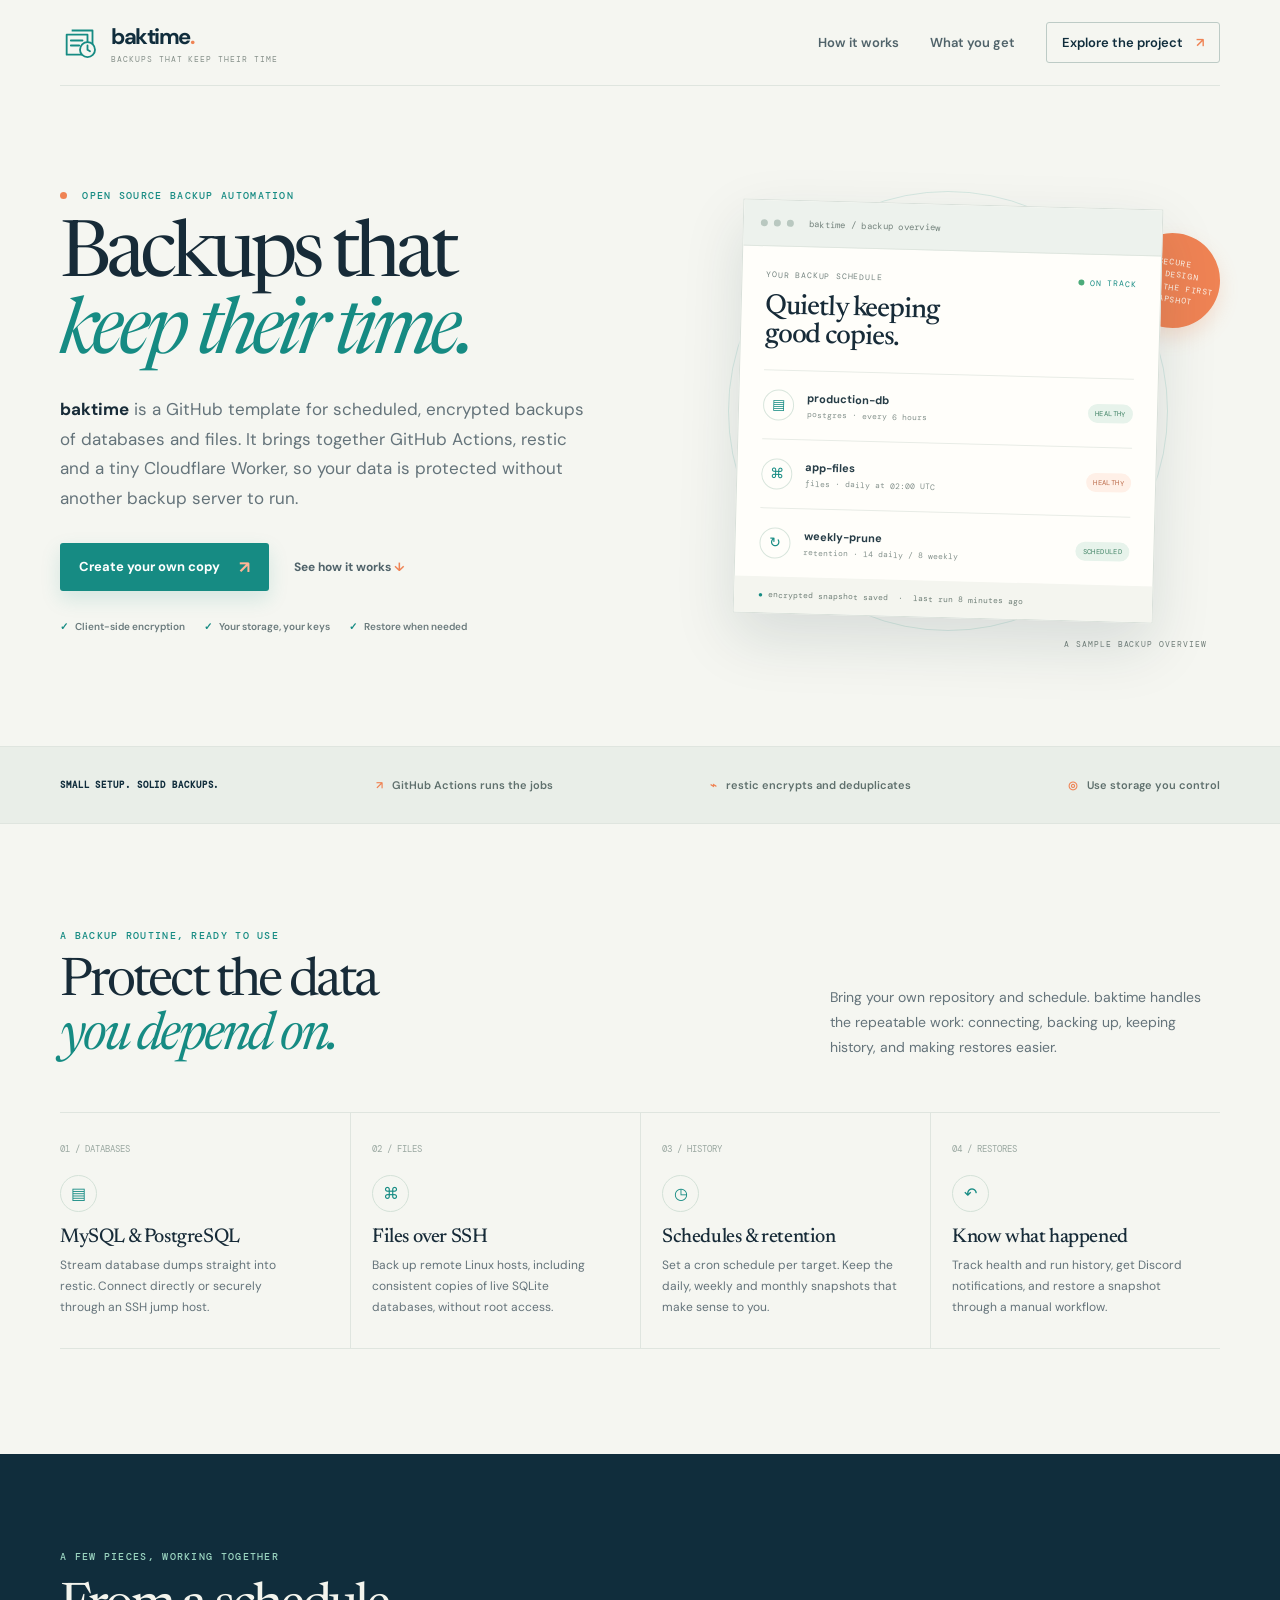
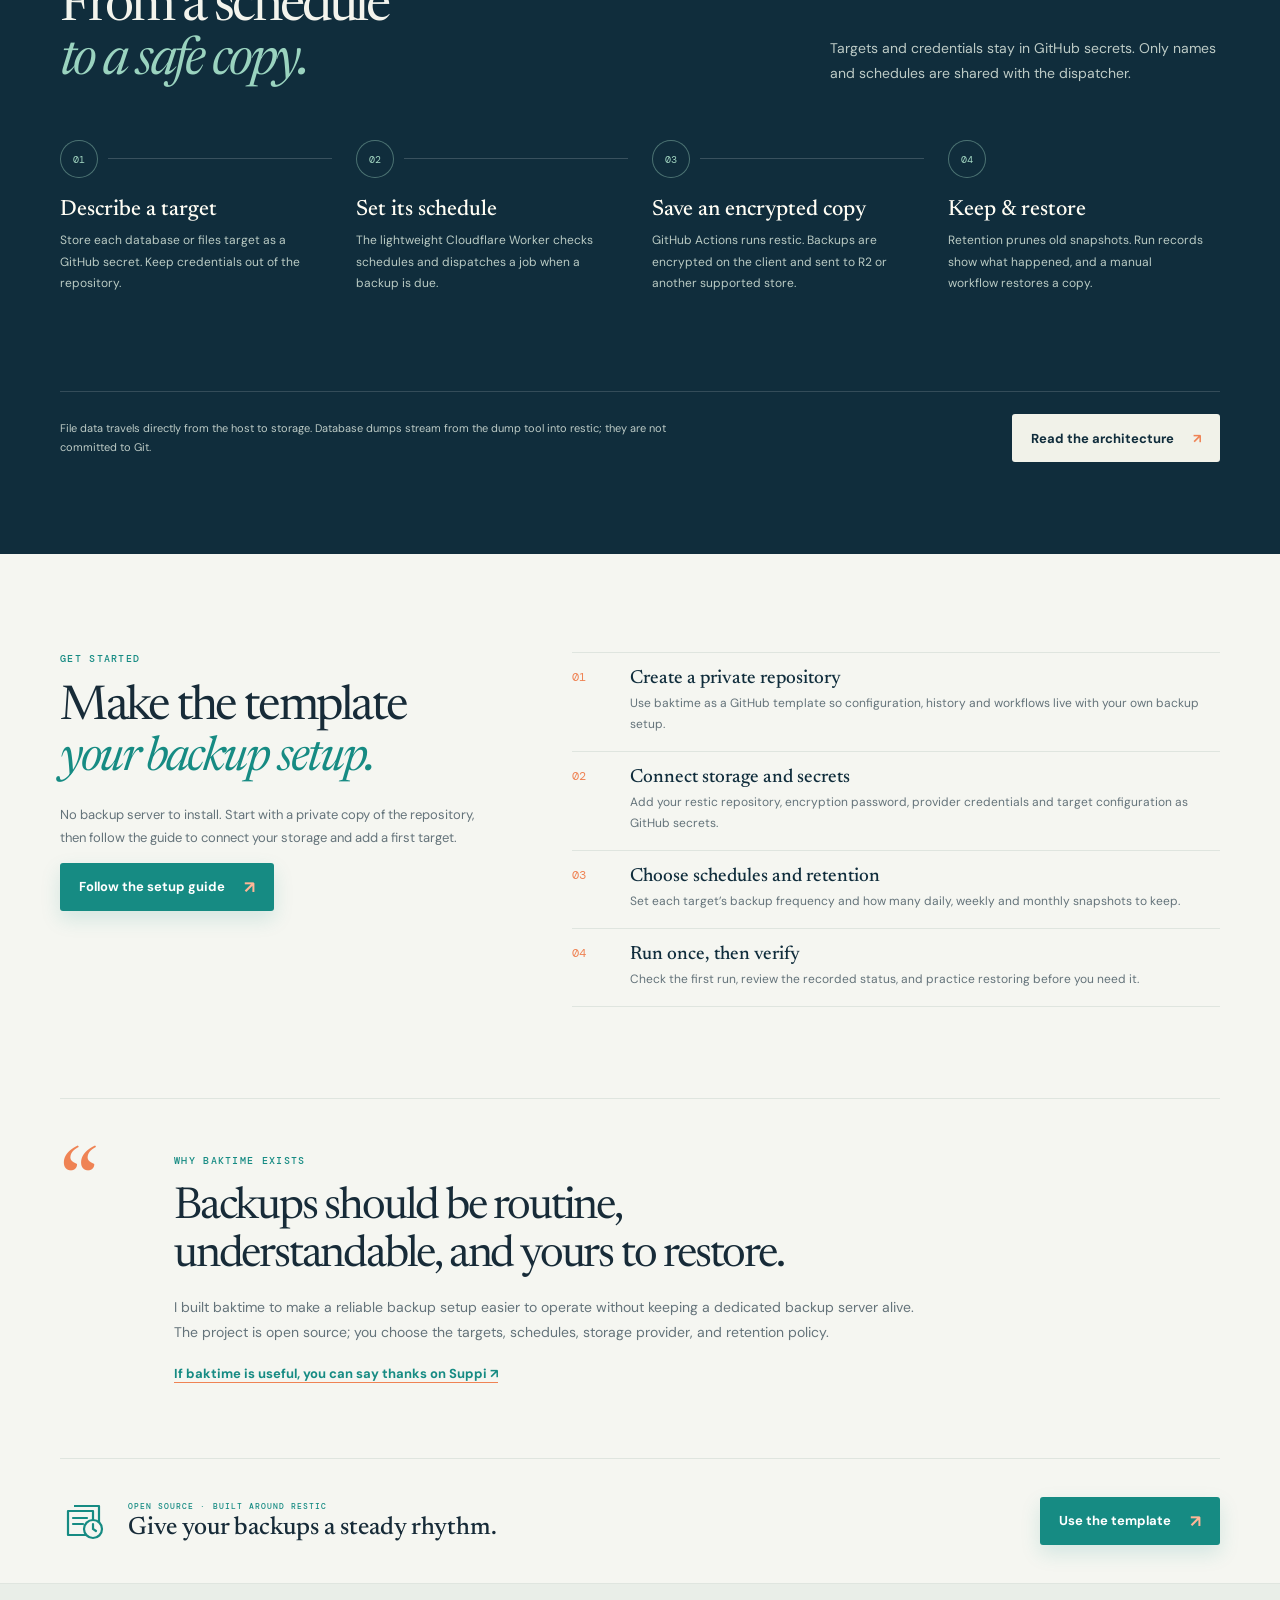
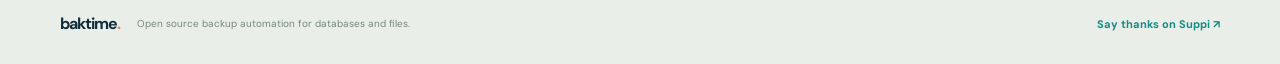
==== website/index.html @ 290adf7c "feat: publish baktime organization homepage" ====
<!doctype html>
<html lang="en">
  <head>
    <meta charset="utf-8" />
    <meta name="viewport" content="width=device-width, initial-scale=1" />
    <meta name="theme-color" content="#f5f6f1" />
    <meta name="description" content="baktime is an open source GitHub template for scheduled, encrypted backups of databases and files, powered by restic." />
    <meta property="og:type" content="website" />
    <meta property="og:title" content="baktime — backups that keep their time" />
    <meta property="og:description" content="Scheduled, encrypted backups for databases and files. Run by GitHub Actions, stored with restic, and easy to restore." />
    <meta property="og:url" content="https://baktime.github.io/" />
    <title>baktime — backups that keep their time</title>
    <link rel="canonical" href="https://baktime.github.io/" />
    <link rel="icon" type="image/svg+xml" href="./favicon.svg" />
    <link rel="preconnect" href="https://fonts.googleapis.com" />
    <link rel="preconnect" href="https://fonts.gstatic.com" crossorigin />
    <link href="https://fonts.googleapis.com/css2?family=DM+Mono:wght@400;500&family=DM+Sans:wght@400;500;600;700&family=Newsreader:opsz,wght@6..72,400;6..72,500;6..72,600&display=swap" rel="stylesheet" />
    <style>
      :root { color-scheme: light; --ink:#172b38; --muted:#64737a; --navy:#102d3c; --navy-deep:#0b202c; --teal:#168b83; --mint:#9bd5c1; --coral:#ef8354; --paper:#f5f6f1; --line:#dfe5df; --mono:"DM Mono",monospace; --serif:"Newsreader",Georgia,serif; --sans:"DM Sans",sans-serif; scroll-behavior:smooth; scroll-padding-top:90px; }
      * { box-sizing:border-box; }
      body { margin:0; background:var(--paper); color:var(--ink); font-family:var(--sans); -webkit-font-smoothing:antialiased; }
      a { color:inherit; }
      a:focus-visible { outline:3px solid var(--coral); outline-offset:4px; }
      .wrap { width:min(1160px,calc(100% - 64px)); margin-inline:auto; }
      .header { height:86px; display:flex; align-items:center; justify-content:space-between; border-bottom:1px solid var(--line); }
      .brand { display:flex; align-items:center; gap:11px; text-decoration:none; }
      .brand-mark { width:40px; height:40px; color:var(--teal); }
      .brand-name { color:var(--navy); font-size:22px; font-weight:700; letter-spacing:-.065em; }
      .brand-name span { color:var(--coral); }
      .brand-name small { display:block; margin-top:3px; color:#87918b; font-family:var(--mono); font-size:8px; font-weight:400; letter-spacing:.12em; }
      nav { display:flex; align-items:center; gap:31px; color:#50636a; font-size:13px; font-weight:600; }
      nav a { text-decoration:none; } nav a:hover { color:var(--teal); }
      .nav-button { padding:11px 15px; border:1px solid #bdcbc6; border-radius:3px; color:var(--navy); }
      .nav-button span { margin-left:10px; color:var(--coral); }
      .hero { min-height:660px; display:grid; grid-template-columns:1.04fr .96fr; gap:25px; align-items:center; padding-block:64px 74px; }
      .eyebrow { margin:0 0 18px; color:var(--teal); font-family:var(--mono); font-size:10px; font-weight:500; letter-spacing:.13em; text-transform:uppercase; }
      .eyebrow i { display:inline-block; width:7px; height:7px; margin-right:8px; border-radius:50%; background:var(--coral); }
      h1,h2,h3,p { margin-top:0; }
      h1 { max-width:620px; margin-bottom:22px; font-family:var(--serif); font-size:clamp(52px,6.2vw,78px); font-weight:400; letter-spacing:-.065em; line-height:.98; }
      h1 span { color:var(--teal); font-style:italic; }
      .lede { max-width:540px; margin-bottom:29px; color:var(--muted); font-size:17px; line-height:1.75; }
      .lede strong { color:var(--ink); font-weight:700; }
      .actions { display:flex; align-items:center; gap:25px; }
      .button { min-height:48px; display:inline-flex; align-items:center; justify-content:center; gap:19px; padding:0 19px; border-radius:3px; font-size:13px; font-weight:700; text-decoration:none; transition:transform .18s,background .18s; }
      .button:hover { transform:translateY(-2px); }
      .primary { background:var(--teal); color:white; box-shadow:0 8px 20px #168b8326; }
      .primary:hover { background:#116e69; }
      .primary span { color:#ffb697; font-size:17px; }
      .text-link { color:#50636a; font-size:12px; font-weight:700; text-decoration:none; }
      .text-link span { color:var(--coral); }
      .proof { display:flex; flex-wrap:wrap; gap:12px 19px; margin-top:29px; color:#6b7b7d; font-size:10px; font-weight:600; }
      .proof b { margin-right:5px; color:var(--teal); }
      .hero-art { position:relative; min-height:485px; display:grid; place-items:center; }
      .ring { position:absolute; width:440px; height:440px; border:1px solid #168b8324; border-radius:50%; }
      .ring::after { position:absolute; inset:34px; border:1px dashed #ef83544a; border-radius:50%; content:""; }
      .console { position:relative; z-index:1; width:min(420px,95%); overflow:hidden; background:#fffefa; border:1px solid #d9e0da; box-shadow:0 24px 60px #112c3b20; transform:rotate(1.5deg); }
      .console-top { height:46px; display:flex; align-items:center; gap:6px; padding:0 17px; background:#edf2ed; border-bottom:1px solid #dfe6df; }
      .console-top i { width:7px; height:7px; border-radius:50%; background:#b9c8c0; }
      .console-title { margin-left:9px; color:#75847e; font-family:var(--mono); font-size:9px; letter-spacing:.03em; }
      .console-body { padding:23px 24px 20px; }
      .console-label { display:flex; align-items:center; justify-content:space-between; color:#74837f; font-family:var(--mono); font-size:8px; letter-spacing:.1em; }
      .live { color:var(--teal); } .live::before { display:inline-block; width:6px; height:6px; margin-right:6px; border-radius:50%; background:#4cab7a; content:""; }
      .console h2 { margin:13px 0 21px; font-family:var(--serif); font-size:28px; font-weight:500; letter-spacing:-.04em; }
      .job { display:grid; grid-template-columns:34px 1fr auto; align-items:center; gap:10px; min-height:69px; border-top:1px solid #e8ece6; }
      .job-icon { width:31px; height:31px; display:grid; place-items:center; border:1px solid #d8e5dc; border-radius:50%; color:var(--teal); font-size:14px; }
      .job-copy strong,.job-copy small { display:block; }
      .job-copy strong { color:#263c46; font-size:11px; }
      .job-copy small { margin-top:4px; color:#85928d; font-family:var(--mono); font-size:8px; }
      .status-pill { padding:5px 7px; border-radius:99px; background:#e7f3eb; color:#408365; font-family:var(--mono); font-size:7px; letter-spacing:.06em; text-transform:uppercase; }
      .job:nth-of-type(3) .status-pill { background:#fff0e7; color:#ba6948; }
      .console-foot { margin:0 -24px -20px; padding:13px 24px; background:#f4f5ef; color:#718079; font-family:var(--mono); font-size:8px; }
      .console-foot b { color:var(--teal); font-weight:500; }
      .art-note { position:absolute; top:64px; right:0; width:95px; height:95px; display:grid; place-items:center; border-radius:50%; background:var(--coral); color:#fffaf2; font-family:var(--mono); font-size:8px; line-height:1.55; letter-spacing:.08em; text-align:center; transform:rotate(8deg); box-shadow:0 9px 20px #ef835438; }
      .art-caption { position:absolute; right:13px; bottom:5px; color:#74817c; font-family:var(--mono); font-size:8px; letter-spacing:.12em; }
      .strip { background:#e9eee8; border-block:1px solid var(--line); }
      .strip-inner { min-height:76px; display:flex; align-items:center; justify-content:space-between; gap:20px; color:#5f706d; font-size:11px; font-weight:600; }
      .strip-inner strong { color:var(--navy); font-family:var(--mono); font-size:9px; letter-spacing:.1em; }
      .strip-inner span { white-space:nowrap; } .strip-inner i { margin-right:6px; color:var(--coral); font-style:normal; }
      .section { padding-block:105px; }
      .section-head { display:flex; align-items:flex-end; justify-content:space-between; gap:40px; }
      .section-head .eyebrow { margin-bottom:14px; }
      .section-head h2,.how-head h2 { margin:0; font-family:var(--serif); font-size:clamp(37px,4.3vw,53px); font-weight:400; letter-spacing:-.055em; line-height:1.02; }
      .section-head h2 em,.how-head h2 em { color:var(--teal); }
      .section-head > p { max-width:390px; margin:0 0 4px; color:var(--muted); font-size:14px; line-height:1.8; }
      .features { display:grid; grid-template-columns:repeat(4,1fr); margin-top:48px; border-block:1px solid var(--line); }
      .feature { min-height:235px; padding:23px 21px 25px 0; }
      .feature + .feature { padding-left:21px; border-left:1px solid var(--line); }
      .feature-no { color:#9aa8a1; font-family:var(--mono); font-size:9px; }
      .feature-icon { width:37px; height:37px; display:grid; place-items:center; margin-top:18px; border:1px solid #d4e2d8; border-radius:50%; color:var(--teal); font-size:16px; }
      .feature h3 { margin:15px 0 8px; font-family:var(--serif); font-size:20px; font-weight:500; letter-spacing:-.02em; }
      .feature p { max-width:235px; margin:0; color:var(--muted); font-size:12px; line-height:1.75; }
      .how { padding-block:96px 92px; background:var(--navy); color:#f3f4ed; }
      .how-head { display:flex; justify-content:space-between; align-items:flex-end; gap:40px; }
      .how .eyebrow { color:var(--mint); }
      .how-head h2 em { color:#9ad3bf; }
      .how-head > p { max-width:390px; margin:0 0 3px; color:#bdcbc6; font-size:14px; line-height:1.8; }
      .flow { display:grid; grid-template-columns:repeat(4,1fr); gap:24px; margin-top:51px; }
      .flow-step { position:relative; min-height:213px; padding-right:17px; }
      .flow-step:not(:last-child)::after { position:absolute; top:18px; left:48px; right:0; height:1px; background:#ffffff2c; content:""; }
      .flow-no { position:relative; z-index:1; width:38px; height:38px; display:grid; place-items:center; border:1px solid #87baaa80; border-radius:50%; background:var(--navy); color:#a4d8c3; font-family:var(--mono); font-size:10px; }
      .flow-step h3 { margin:21px 0 9px; color:#fffdf4; font-family:var(--serif); font-size:22px; font-weight:500; }
      .flow-step p { margin:0; color:#bacbc4; font-size:12px; line-height:1.8; }
      .flow-step code { color:#f5b18e; font-family:var(--mono); font-size:10px; }
      .how-bottom { display:flex; justify-content:space-between; align-items:center; gap:30px; margin-top:38px; padding-top:22px; border-top:1px solid #ffffff26; }
      .how-bottom p { max-width:610px; margin:0; color:#bdcbc6; font-size:11px; line-height:1.75; }
      .light-button { flex:none; background:#f1f2e9; color:var(--navy); }
      .light-button span { color:var(--coral); }
      .start { padding-block:98px 91px; }
      .start-grid { display:grid; grid-template-columns:.8fr 1.2fr; gap:80px; }
      .start h2 { margin:0; font-family:var(--serif); font-size:clamp(37px,4vw,48px); font-weight:400; letter-spacing:-.05em; line-height:1.05; }
      .start h2 em { color:var(--teal); }
      .start-intro { margin-top:19px; color:var(--muted); font-size:13px; line-height:1.8; }
      .steps { margin:0; padding:0; list-style:none; }
      .steps li { display:grid; grid-template-columns:44px 1fr; gap:14px; padding:16px 0; border-top:1px solid var(--line); }
      .steps li:last-child { border-bottom:1px solid var(--line); }
      .steps b { color:var(--coral); font-family:var(--mono); font-size:12px; font-weight:400; }
      .steps strong { display:block; margin-bottom:5px; color:var(--navy); font-family:var(--serif); font-size:19px; font-weight:500; }
      .steps p { margin:0; color:var(--muted); font-size:12px; line-height:1.75; }
      .steps a { color:var(--teal); font-weight:700; text-underline-offset:3px; }
      .why { display:grid; grid-template-columns:90px 1fr; gap:24px; padding-block:55px 75px; border-top:1px solid var(--line); }
      .quote-mark { color:var(--coral); font-family:var(--serif); font-size:96px; line-height:.8; }
      .why-copy { max-width:820px; }
      .why h2 { max-width:720px; margin:0 0 15px; font-family:var(--serif); font-size:clamp(31px,3.8vw,44px); font-weight:400; letter-spacing:-.05em; line-height:1.08; }
      .why-copy > p:not(.eyebrow) { max-width:740px; margin:0 0 16px; color:var(--muted); font-size:14px; line-height:1.8; }
      .suppi { color:var(--teal); font-size:13px; font-weight:700; text-underline-offset:4px; text-decoration-color:var(--coral); }
      .cta { display:flex; align-items:center; gap:20px; padding-block:38px; border-top:1px solid var(--line); }
      .cta-mark { width:48px; height:48px; color:var(--teal); }
      .cta .eyebrow { margin-bottom:5px; font-size:8px; }
      .cta h2 { margin:0; font-family:var(--serif); font-size:25px; font-weight:500; }
      .cta .button { margin-left:auto; }
      footer { background:#e9eee8; border-top:1px solid var(--line); }
      .footer-inner { min-height:80px; display:flex; align-items:center; gap:17px; }
      .footer-brand { color:var(--navy); font-size:16px; font-weight:700; letter-spacing:-.06em; text-decoration:none; }
      .footer-brand span { color:var(--coral); }
      .footer-inner p { margin:0; color:#788781; font-size:10px; }
      .footer-inner > a:last-child { margin-left:auto; color:var(--teal); font-size:11px; font-weight:700; text-decoration:none; }
      @media(max-width:900px) { .wrap{width:min(100% - 44px,720px)} .hero{grid-template-columns:1fr .85fr;gap:0}.hero-art{transform:scale(.82);transform-origin:center right;margin-right:-45px}.proof{gap:9px 13px}.features{grid-template-columns:repeat(2,1fr)}.feature:nth-child(3){padding-left:0;border-left:0;border-top:1px solid var(--line)}.feature:nth-child(4){border-top:1px solid var(--line)}.feature{min-height:220px}.start-grid{gap:40px} }
      @media(max-width:640px) { .wrap{width:calc(100% - 36px)}.header{height:74px}.brand-mark{width:35px;height:35px}.brand-name{font-size:19px}nav{gap:0}nav>a:not(.nav-button){display:none}.nav-button{padding:10px 11px;font-size:10px}.hero{display:flex;flex-direction:column;align-items:stretch;padding-block:49px 35px}.hero h1{font-size:clamp(49px,13vw,66px)}.lede{font-size:14px}.actions{align-items:flex-start;flex-direction:column;gap:15px}.proof{margin-top:22px;font-size:9px}.hero-art{min-height:390px;margin:9px -24px 0;transform:scale(.9);transform-origin:top center}.ring{width:380px;height:380px}.console{width:min(390px,90%)}.art-note{top:35px;right:3px;width:78px;height:78px;font-size:7px}.art-caption{right:14px;bottom:9px;font-size:7px}.strip-inner{min-height:90px;justify-content:flex-start;flex-wrap:wrap;gap:9px 17px;padding-block:14px}.strip-inner strong{width:100%}.strip-inner span{font-size:9px}.section{padding-block:73px}.section-head,.how-head{align-items:flex-start;flex-direction:column;gap:16px}.section-head h2,.how-head h2{font-size:40px}.section-head>p,.how-head>p{font-size:12px}.features{grid-template-columns:1fr;margin-top:31px}.feature,.feature+.feature{min-height:0;padding:17px 0 20px;border-left:0;border-top:1px solid var(--line)}.feature:first-child{border-top:0}.feature-icon{margin-top:13px}.feature h3{margin-top:12px}.feature p{max-width:none;font-size:11px}.how{padding-block:72px 65px}.flow{grid-template-columns:1fr 1fr;gap:24px 18px;margin-top:34px}.flow-step{min-height:0;padding-right:4px}.flow-step:not(:last-child)::after{display:none}.flow-step h3{margin-top:14px;font-size:19px}.flow-step p{font-size:10px}.how-bottom{align-items:flex-start;flex-direction:column;gap:16px;margin-top:27px}.how-bottom p{font-size:10px}.start{padding-block:70px}.start-grid{grid-template-columns:1fr;gap:28px}.start h2{font-size:40px}.start-intro{font-size:11px}.steps li{grid-template-columns:35px 1fr;gap:10px}.steps strong{font-size:18px}.steps p{font-size:11px}.why{grid-template-columns:34px 1fr;gap:10px;padding-block:40px 55px}.quote-mark{font-size:56px}.why h2{font-size:30px}.why-copy>p:not(.eyebrow){font-size:11px}.cta{flex-wrap:wrap;gap:13px;padding-block:28px}.cta-mark{width:39px;height:39px}.cta h2{font-size:20px}.cta .button{width:100%;margin:8px 0 0}.footer-inner{min-height:74px;flex-wrap:wrap;gap:7px 11px;padding-block:13px}.footer-brand{font-size:14px}.footer-inner p{font-size:9px}.footer-inner>a:last-child{width:100%;margin-left:0;font-size:10px} }
      @media(prefers-reduced-motion:reduce){html{scroll-behavior:auto}*,*::before,*::after{transition:none!important}}
    </style>
  </head>
  <body>
    <header class="header wrap">
      <a class="brand" href="#top" aria-label="baktime home">
        <svg class="brand-mark" viewBox="0 0 48 48" fill="none" aria-hidden="true"><path d="M8 14h25v24H8zM14 9h25v24" stroke="currentColor" stroke-width="2.2" stroke-linejoin="round"/><path d="M13 21h14M13 27h10" stroke="currentColor" stroke-width="2.2" stroke-linecap="round"/><circle cx="33" cy="32" r="9" fill="var(--paper)" stroke="currentColor" stroke-width="2.2"/><path d="M33 27v5l3 2" stroke="currentColor" stroke-width="2.2" stroke-linecap="round"/></svg>
        <span class="brand-name">baktime<span>.</span><small>BACKUPS THAT KEEP THEIR TIME</small></span>
      </a>
      <nav aria-label="Main navigation"><a href="#how">How it works</a><a href="#features">What you get</a><a class="nav-button" href="https://github.com/baktime/baktime" target="_blank" rel="noreferrer">Explore the project <span>↗</span></a></nav>
    </header>
    <main id="top">
      <section class="hero wrap">
        <div>
          <p class="eyebrow"><i></i> OPEN SOURCE BACKUP AUTOMATION</p>
          <h1>Backups that<br /><span>keep their time.</span></h1>
          <p class="lede"><strong>baktime</strong> is a GitHub template for scheduled, encrypted backups of databases and files. It brings together GitHub Actions, restic and a tiny Cloudflare Worker, so your data is protected without another backup server to run.</p>
          <div class="actions"><a class="button primary" href="https://github.com/baktime/baktime/generate" target="_blank" rel="noreferrer">Create your own copy <span>↗</span></a><a class="text-link" href="#how">See how it works <span>↓</span></a></div>
          <div class="proof"><span><b>✓</b> Client-side encryption</span><span><b>✓</b> Your storage, your keys</span><span><b>✓</b> Restore when needed</span></div>
        </div>
        <div class="hero-art" aria-label="Illustration of a scheduled backup dashboard">
          <div class="ring"></div>
          <div class="console"><div class="console-top"><i></i><i></i><i></i><span class="console-title">baktime / backup overview</span></div><div class="console-body"><div class="console-label"><span>YOUR BACKUP SCHEDULE</span><span class="live">ON TRACK</span></div><h2>Quietly keeping<br />good copies.</h2><div class="job"><span class="job-icon">▤</span><span class="job-copy"><strong>production-db</strong><small>postgres · every 6 hours</small></span><span class="status-pill">healthy</span></div><div class="job"><span class="job-icon">⌘</span><span class="job-copy"><strong>app-files</strong><small>files · daily at 02:00 UTC</small></span><span class="status-pill">healthy</span></div><div class="job"><span class="job-icon">↻</span><span class="job-copy"><strong>weekly-prune</strong><small>retention · 14 daily / 8 weekly</small></span><span class="status-pill">scheduled</span></div><div class="console-foot"><b>●</b> encrypted snapshot saved &nbsp;·&nbsp; last run 8 minutes ago</div></div></div>
          <div class="art-note">SECURE<br />BY DESIGN<br />SINCE THE FIRST<br />SNAPSHOT</div><div class="art-caption">A SAMPLE BACKUP OVERVIEW</div>
        </div>
      </section>
      <section class="strip"><div class="strip-inner wrap"><strong>SMALL SETUP. SOLID BACKUPS.</strong><span><i>↗</i> GitHub Actions runs the jobs</span><span><i>⌁</i> restic encrypts and deduplicates</span><span><i>◎</i> Use storage you control</span></div></section>
      <section class="section wrap" id="features">
        <div class="section-head"><div><p class="eyebrow">A BACKUP ROUTINE, READY TO USE</p><h2>Protect the data<br /><em>you depend on.</em></h2></div><p>Bring your own repository and schedule. baktime handles the repeatable work: connecting, backing up, keeping history, and making restores easier.</p></div>
        <div class="features">
          <article class="feature"><span class="feature-no">01 / DATABASES</span><span class="feature-icon" aria-hidden="true">▤</span><h3>MySQL &amp; PostgreSQL</h3><p>Stream database dumps straight into restic. Connect directly or securely through an SSH jump host.</p></article>
          <article class="feature"><span class="feature-no">02 / FILES</span><span class="feature-icon" aria-hidden="true">⌘</span><h3>Files over SSH</h3><p>Back up remote Linux hosts, including consistent copies of live SQLite databases, without root access.</p></article>
          <article class="feature"><span class="feature-no">03 / HISTORY</span><span class="feature-icon" aria-hidden="true">◷</span><h3>Schedules &amp; retention</h3><p>Set a cron schedule per target. Keep the daily, weekly and monthly snapshots that make sense to you.</p></article>
          <article class="feature"><span class="feature-no">04 / RESTORES</span><span class="feature-icon" aria-hidden="true">↶</span><h3>Know what happened</h3><p>Track health and run history, get Discord notifications, and restore a snapshot through a manual workflow.</p></article>
        </div>
      </section>
      <section class="how" id="how"><div class="wrap"><div class="how-head"><div><p class="eyebrow">A FEW PIECES, WORKING TOGETHER</p><h2>From a schedule<br /><em>to a safe copy.</em></h2></div><p>Targets and credentials stay in GitHub secrets. Only names and schedules are shared with the dispatcher.</p></div>
        <div class="flow">
          <article class="flow-step"><span class="flow-no">01</span><h3>Describe a target</h3><p>Store each database or files target as a GitHub secret. Keep credentials out of the repository.</p></article>
          <article class="flow-step"><span class="flow-no">02</span><h3>Set its schedule</h3><p>The lightweight Cloudflare Worker checks schedules and dispatches a job when a backup is due.</p></article>
          <article class="flow-step"><span class="flow-no">03</span><h3>Save an encrypted copy</h3><p>GitHub Actions runs restic. Backups are encrypted on the client and sent to R2 or another supported store.</p></article>
          <article class="flow-step"><span class="flow-no">04</span><h3>Keep &amp; restore</h3><p>Retention prunes old snapshots. Run records show what happened, and a manual workflow restores a copy.</p></article>
        </div>
        <div class="how-bottom"><p>File data travels directly from the host to storage. Database dumps stream from the dump tool into restic; they are not committed to Git.</p><a class="button light-button" href="https://github.com/baktime/baktime/blob/main/docs/architecture.md" target="_blank" rel="noreferrer">Read the architecture <span>↗</span></a></div>
      </div></section>
      <section class="start wrap" id="start"><div class="start-grid"><div><p class="eyebrow">GET STARTED</p><h2>Make the template<br /><em>your backup setup.</em></h2><p class="start-intro">No backup server to install. Start with a private copy of the repository, then follow the guide to connect your storage and add a first target.</p><a class="button primary" href="https://github.com/baktime/baktime/blob/main/docs/getting-started.md" target="_blank" rel="noreferrer">Follow the setup guide <span>↗</span></a></div><ol class="steps"><li><b>01</b><div><strong>Create a private repository</strong><p>Use baktime as a GitHub template so configuration, history and workflows live with your own backup setup.</p></div></li><li><b>02</b><div><strong>Connect storage and secrets</strong><p>Add your restic repository, encryption password, provider credentials and target configuration as GitHub secrets.</p></div></li><li><b>03</b><div><strong>Choose schedules and retention</strong><p>Set each target’s backup frequency and how many daily, weekly and monthly snapshots to keep.</p></div></li><li><b>04</b><div><strong>Run once, then verify</strong><p>Check the first run, review the recorded status, and practice restoring before you need it.</p></div></li></ol></div></section>
      <section class="why wrap"><div class="quote-mark" aria-hidden="true">“</div><div class="why-copy"><p class="eyebrow">WHY BAKTIME EXISTS</p><h2>Backups should be routine, understandable, and yours to restore.</h2><p>I built baktime to make a reliable backup setup easier to operate without keeping a dedicated backup server alive. The project is open source; you choose the targets, schedules, storage provider, and retention policy.</p><a class="suppi" href="https://suppi.pl/mleczakm" target="_blank" rel="noreferrer">If baktime is useful, you can say thanks on Suppi <span aria-hidden="true">↗</span></a></div></section>
      <section class="cta wrap"><svg class="cta-mark" viewBox="0 0 48 48" fill="none" aria-hidden="true"><path d="M8 14h25v24H8zM14 9h25v24" stroke="currentColor" stroke-width="2.2" stroke-linejoin="round"/><path d="M13 21h14M13 27h10" stroke="currentColor" stroke-width="2.2" stroke-linecap="round"/><circle cx="33" cy="32" r="9" fill="var(--paper)" stroke="currentColor" stroke-width="2.2"/><path d="M33 27v5l3 2" stroke="currentColor" stroke-width="2.2" stroke-linecap="round"/></svg><div><p class="eyebrow">OPEN SOURCE · BUILT AROUND RESTIC</p><h2>Give your backups a steady rhythm.</h2></div><a class="button primary" href="https://github.com/baktime/baktime/generate" target="_blank" rel="noreferrer">Use the template <span>↗</span></a></section>
    </main>
    <footer><div class="footer-inner wrap"><a class="footer-brand" href="#top">baktime<span>.</span></a><p>Open source backup automation for databases and files.</p><a href="https://suppi.pl/mleczakm" target="_blank" rel="noreferrer">Say thanks on Suppi ↗</a></div></footer>
  </body>
</html>
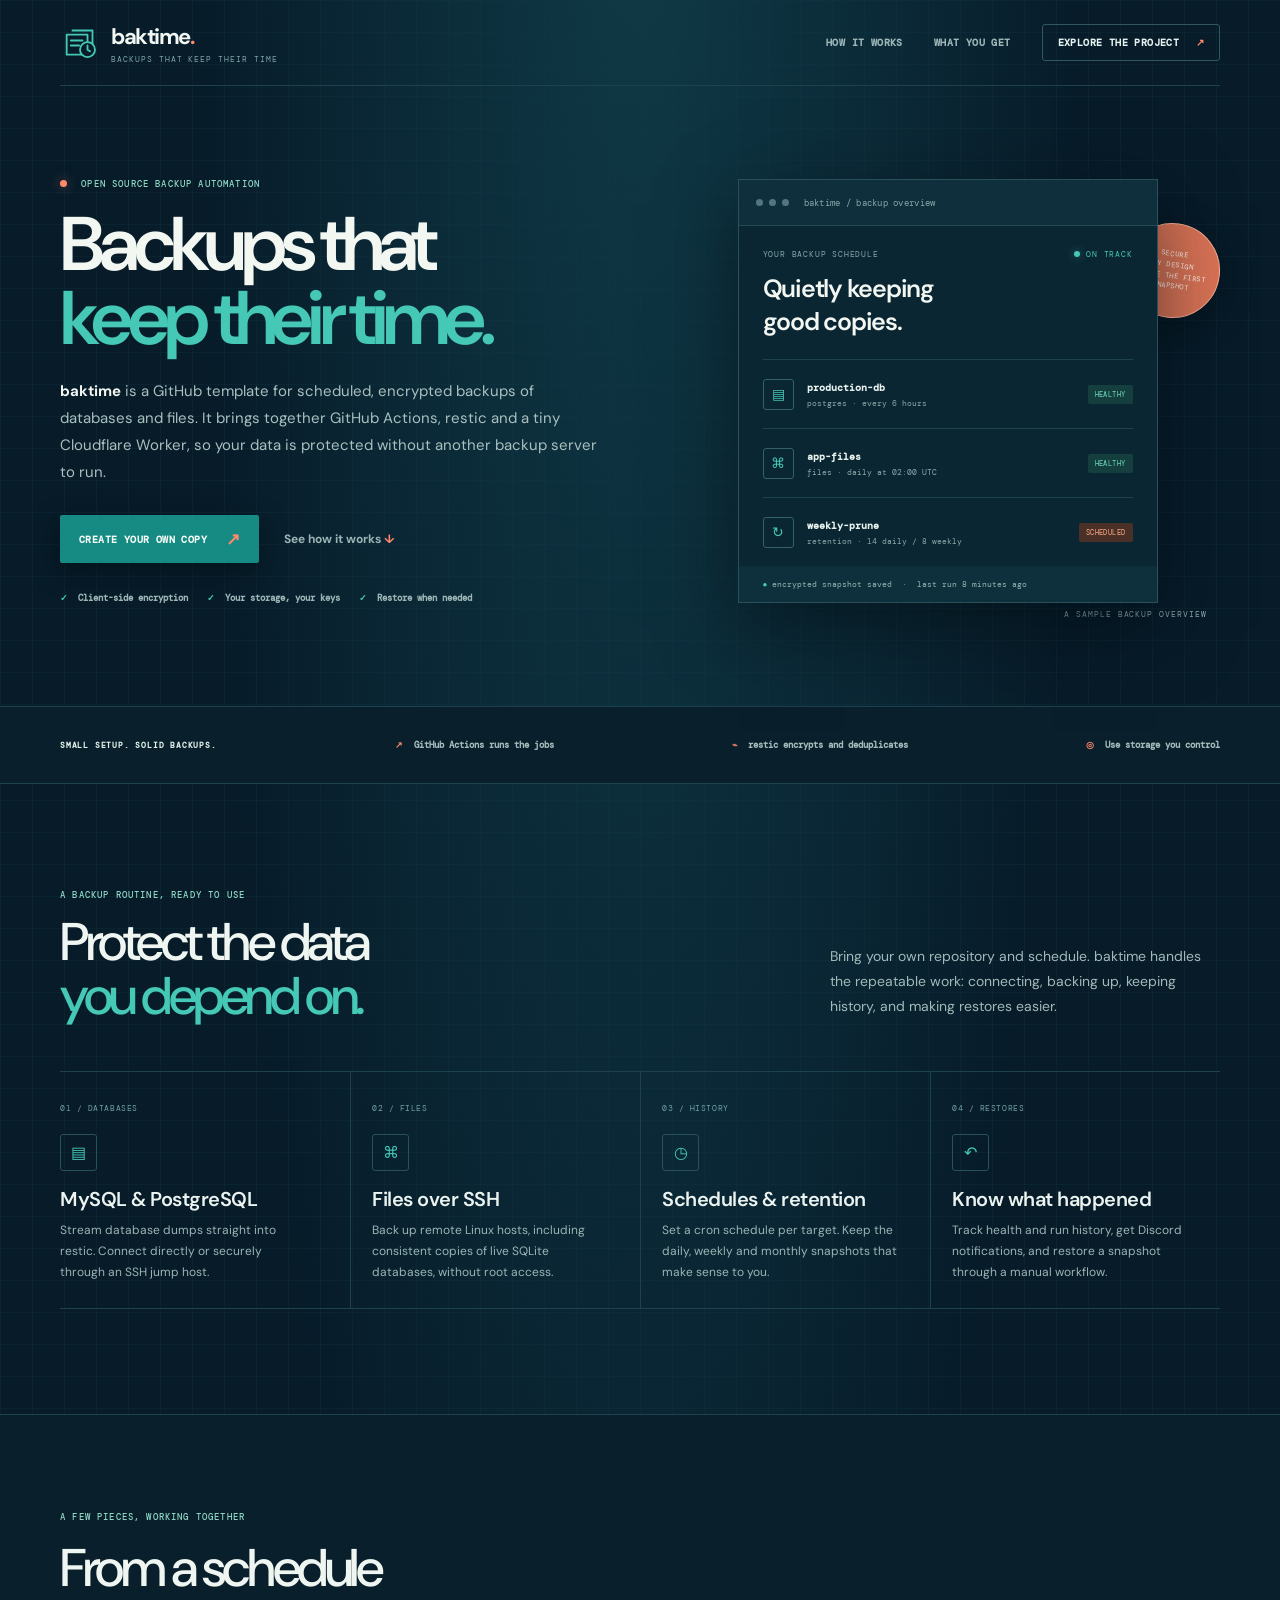
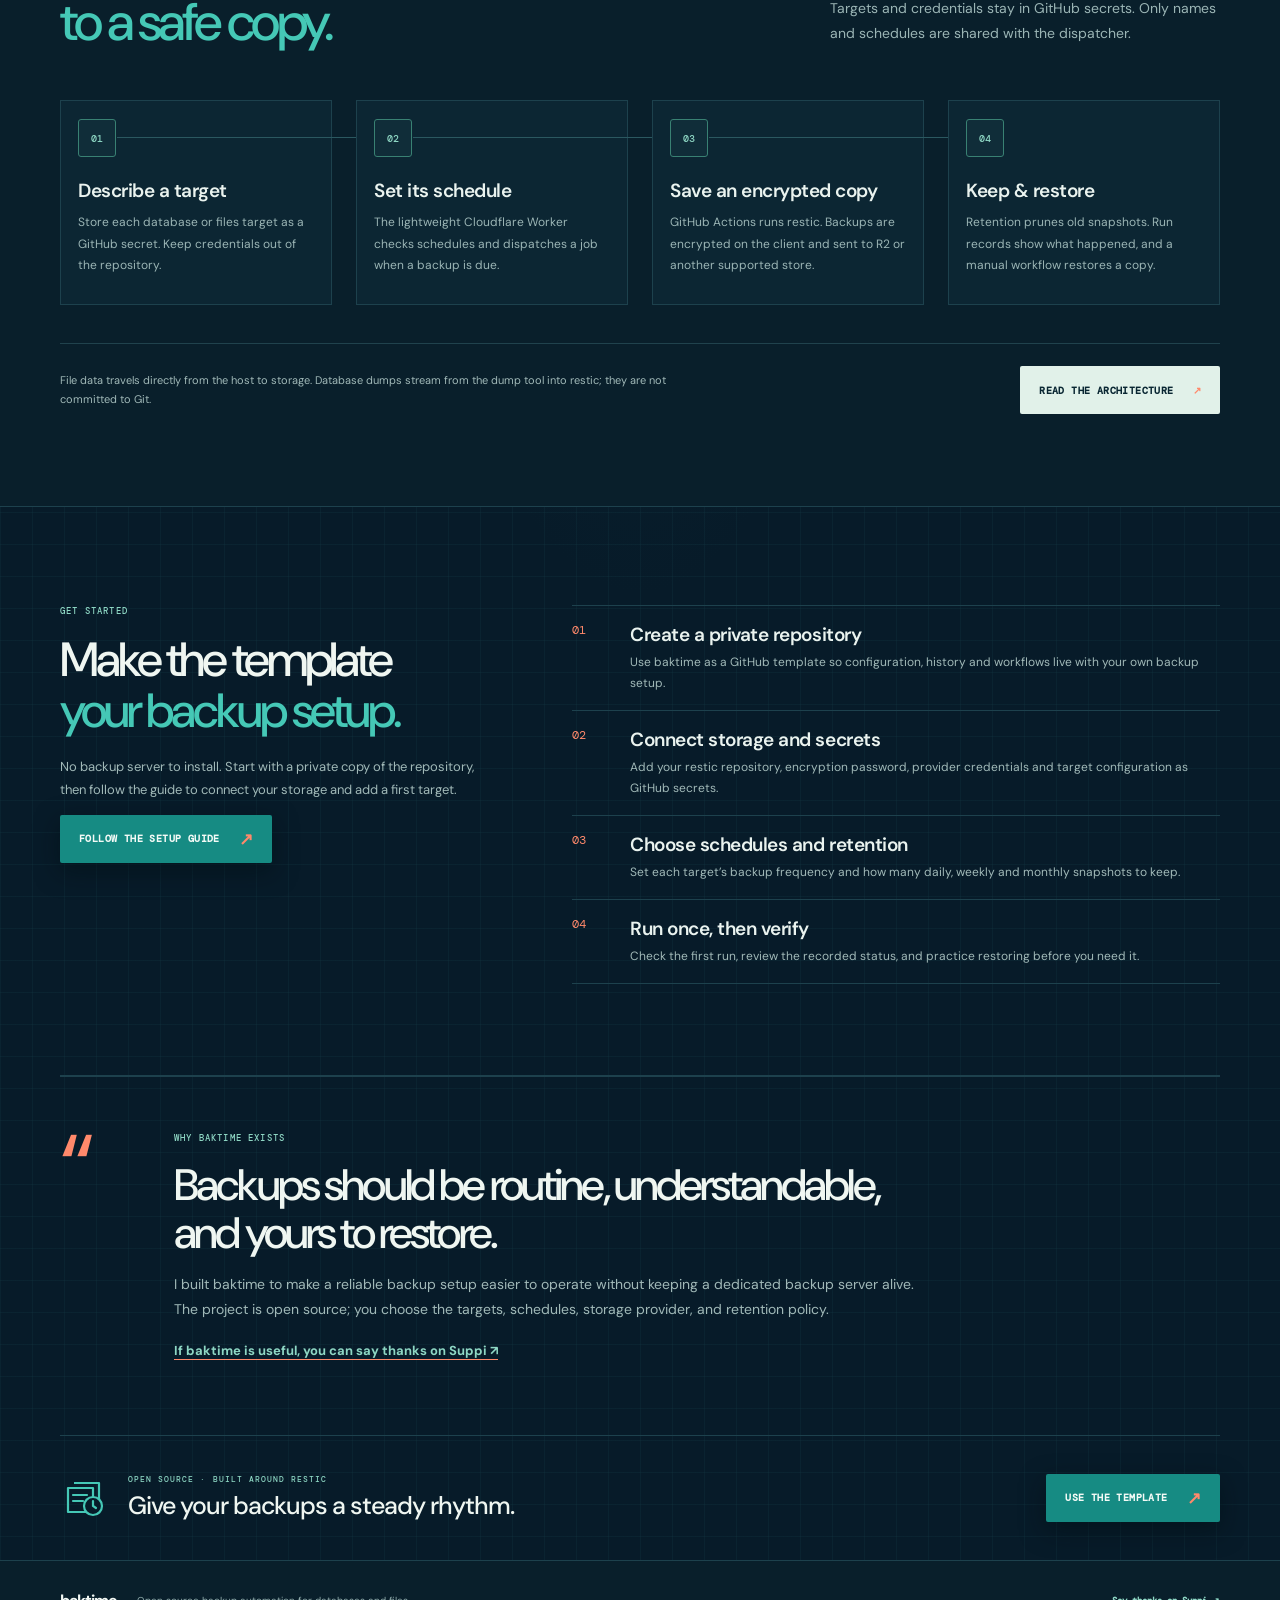
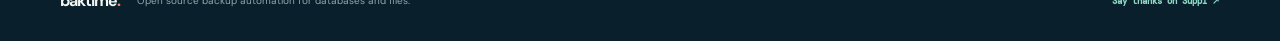
==== commit 2d9b1050: "feat: restyle homepage with dark theme Co-Authored-By: Claude Sonnet 5.5 <noreply@anthropic.com>" ====
--- a/website/index.html
+++ b/website/index.html
@@ -3,7 +3,7 @@
   <head>
     <meta charset="utf-8" />
     <meta name="viewport" content="width=device-width, initial-scale=1" />
-    <meta name="theme-color" content="#f5f6f1" />
+    <meta name="theme-color" content="#071b29" />
     <meta name="description" content="baktime is an open source GitHub template for scheduled, encrypted backups of databases and files, powered by restic." />
     <meta property="og:type" content="website" />
     <meta property="og:title" content="baktime — backups that keep their time" />
@@ -14,7 +14,7 @@
     <link rel="icon" type="image/svg+xml" href="./favicon.svg" />
     <link rel="preconnect" href="https://fonts.googleapis.com" />
     <link rel="preconnect" href="https://fonts.gstatic.com" crossorigin />
-    <link href="https://fonts.googleapis.com/css2?family=DM+Mono:wght@400;500&family=DM+Sans:wght@400;500;600;700&family=Newsreader:opsz,wght@6..72,400;6..72,500;6..72,600&display=swap" rel="stylesheet" />
+    <link href="https://fonts.googleapis.com/css2?family=DM+Mono:wght@400;500&family=DM+Sans:wght@400;500;600;700&display=swap" rel="stylesheet" />
     <style>
       :root { color-scheme: light; --ink:#172b38; --muted:#64737a; --navy:#102d3c; --navy-deep:#0b202c; --teal:#168b83; --mint:#9bd5c1; --coral:#ef8354; --paper:#f5f6f1; --line:#dfe5df; --mono:"DM Mono",monospace; --serif:"Newsreader",Georgia,serif; --sans:"DM Sans",sans-serif; scroll-behavior:smooth; scroll-padding-top:90px; }
       * { box-sizing:border-box; }
@@ -137,6 +137,86 @@
       @media(max-width:900px) { .wrap{width:min(100% - 44px,720px)} .hero{grid-template-columns:1fr .85fr;gap:0}.hero-art{transform:scale(.82);transform-origin:center right;margin-right:-45px}.proof{gap:9px 13px}.features{grid-template-columns:repeat(2,1fr)}.feature:nth-child(3){padding-left:0;border-left:0;border-top:1px solid var(--line)}.feature:nth-child(4){border-top:1px solid var(--line)}.feature{min-height:220px}.start-grid{gap:40px} }
       @media(max-width:640px) { .wrap{width:calc(100% - 36px)}.header{height:74px}.brand-mark{width:35px;height:35px}.brand-name{font-size:19px}nav{gap:0}nav>a:not(.nav-button){display:none}.nav-button{padding:10px 11px;font-size:10px}.hero{display:flex;flex-direction:column;align-items:stretch;padding-block:49px 35px}.hero h1{font-size:clamp(49px,13vw,66px)}.lede{font-size:14px}.actions{align-items:flex-start;flex-direction:column;gap:15px}.proof{margin-top:22px;font-size:9px}.hero-art{min-height:390px;margin:9px -24px 0;transform:scale(.9);transform-origin:top center}.ring{width:380px;height:380px}.console{width:min(390px,90%)}.art-note{top:35px;right:3px;width:78px;height:78px;font-size:7px}.art-caption{right:14px;bottom:9px;font-size:7px}.strip-inner{min-height:90px;justify-content:flex-start;flex-wrap:wrap;gap:9px 17px;padding-block:14px}.strip-inner strong{width:100%}.strip-inner span{font-size:9px}.section{padding-block:73px}.section-head,.how-head{align-items:flex-start;flex-direction:column;gap:16px}.section-head h2,.how-head h2{font-size:40px}.section-head>p,.how-head>p{font-size:12px}.features{grid-template-columns:1fr;margin-top:31px}.feature,.feature+.feature{min-height:0;padding:17px 0 20px;border-left:0;border-top:1px solid var(--line)}.feature:first-child{border-top:0}.feature-icon{margin-top:13px}.feature h3{margin-top:12px}.feature p{max-width:none;font-size:11px}.how{padding-block:72px 65px}.flow{grid-template-columns:1fr 1fr;gap:24px 18px;margin-top:34px}.flow-step{min-height:0;padding-right:4px}.flow-step:not(:last-child)::after{display:none}.flow-step h3{margin-top:14px;font-size:19px}.flow-step p{font-size:10px}.how-bottom{align-items:flex-start;flex-direction:column;gap:16px;margin-top:27px}.how-bottom p{font-size:10px}.start{padding-block:70px}.start-grid{grid-template-columns:1fr;gap:28px}.start h2{font-size:40px}.start-intro{font-size:11px}.steps li{grid-template-columns:35px 1fr;gap:10px}.steps strong{font-size:18px}.steps p{font-size:11px}.why{grid-template-columns:34px 1fr;gap:10px;padding-block:40px 55px}.quote-mark{font-size:56px}.why h2{font-size:30px}.why-copy>p:not(.eyebrow){font-size:11px}.cta{flex-wrap:wrap;gap:13px;padding-block:28px}.cta-mark{width:39px;height:39px}.cta h2{font-size:20px}.cta .button{width:100%;margin:8px 0 0}.footer-inner{min-height:74px;flex-wrap:wrap;gap:7px 11px;padding-block:13px}.footer-brand{font-size:14px}.footer-inner p{font-size:9px}.footer-inner>a:last-child{width:100%;margin-left:0;font-size:10px} }
       @media(prefers-reduced-motion:reduce){html{scroll-behavior:auto}*,*::before,*::after{transition:none!important}}
+      :root { color-scheme:dark; --ink:#e6f0ed; --muted:#94afb2; --navy:#0b2b39; --navy-deep:#071b29; --teal:#45c8b6; --mint:#8ed7c4; --coral:#ff896b; --paper:#071b29; --line:#1d414d; --serif:var(--sans); scroll-padding-top:90px; }
+      body { background-color:var(--paper); background-image:radial-gradient(ellipse at 50% -10%,#103b48 0,transparent 50%),linear-gradient(#17404b38 1px,transparent 1px),linear-gradient(90deg,#17404b38 1px,transparent 1px); background-size:auto,32px 32px,32px 32px; }
+      .header { border-color:var(--line); }
+      .brand-name,.footer-brand { color:#f2f7f3; }
+      .brand-name small { color:#7fa3a8; }
+      nav { color:#9eb8b9; font-family:var(--mono); font-size:10px; letter-spacing:.04em; text-transform:uppercase; }
+      nav a:hover { color:var(--mint); }
+      .nav-button { border-color:#315765; color:#e5f2ef; }
+      .hero { min-height:620px; }
+      .eyebrow { color:var(--mint); font-size:9px; }
+      .eyebrow i { background:var(--coral); box-shadow:0 0 12px #ff896b80; }
+      h1 { max-width:640px; color:#f3f7f1; font-family:var(--sans); font-size:clamp(48px,6vw,76px); font-weight:600; letter-spacing:-.075em; line-height:.98; }
+      h1 span { color:var(--teal); font-style:normal; }
+      .lede { color:#a9c0bf; font-size:15px; line-height:1.8; }
+      .lede strong { color:#f1f6f0; }
+      .button { border-radius:2px; font-family:var(--mono); font-size:10px; letter-spacing:.04em; text-transform:uppercase; }
+      .primary { background:#168b83; color:#f3faf6; box-shadow:0 8px 24px #020d1280; }
+      .primary:hover { background:#1b9d91; }
+      .primary span,.text-link span { color:var(--coral); }
+      .text-link,.proof { color:#9bb4b4; }
+      .proof { font-family:var(--mono); font-size:9px; }
+      .proof b { color:var(--teal); }
+      .hero-art { min-height:465px; }
+      .ring { width:420px; height:420px; border-color:#45c8b626; }
+      .ring::after { border-color:#ff896b55; }
+      .console { background:#0b2633; border-color:#2a505b; box-shadow:0 24px 70px #020d128c; transform:rotate(0); }
+      .console-top { background:#102f3c; border-color:#214955; }
+      .console-top i { background:#527681; }
+      .console-title,.console-label { color:#84a7aa; }
+      .console-body { color:#e8f3ed; }
+      .console h2 { color:#f2f7f2; font-family:var(--sans); font-size:25px; font-weight:600; letter-spacing:-.05em; }
+      .live { color:var(--teal); }
+      .live::before { background:var(--teal); box-shadow:0 0 8px #45c8b680; }
+      .job { border-color:#1d414d; }
+      .job-icon { border-color:#32616a; border-radius:3px; color:var(--teal); }
+      .job-copy strong { color:#e7f2ed; font-family:var(--mono); font-size:10px; }
+      .job-copy small { color:#8aa9aa; }
+      .status-pill { border-radius:2px; background:#153f3e; color:#70ddbf; }
+      .job:nth-of-type(3) .status-pill { background:#153f3e; color:#70ddbf; }
+      .job:nth-of-type(4) .status-pill { background:#4b3028; color:#ffac83; }
+      .console-foot { background:#0e303c; color:#99b6b4; }
+      .art-note { border:1px solid #ffb094; background:#d87255; box-shadow:0 10px 30px #020d1280; font-size:7px; }
+      .art-caption { color:#8eabad; }
+      .strip,footer { background:#091f2b; border-color:var(--line); }
+      .strip-inner { color:#a1baba; font-family:var(--mono); font-size:9px; }
+      .strip-inner strong { color:#dff1e9; font-size:8px; }
+      .strip-inner i { color:var(--coral); }
+      .section-head h2,.how-head h2,.start h2,.why h2 { color:#eff6f1; font-family:var(--sans); font-weight:500; letter-spacing:-.065em; }
+      .section-head h2 em,.start h2 em,.how-head h2 em { color:var(--teal); font-style:normal; }
+      .section-head>p,.how-head>p { color:#a1b9b8; }
+      .features { border-color:var(--line); }
+      .feature + .feature { border-color:var(--line); }
+      .feature-no { color:#70a0a4; font-family:var(--mono); font-size:8px; letter-spacing:.07em; }
+      .feature-icon { border-color:#28515c; border-radius:3px; color:var(--teal); }
+      .feature h3,.flow-step h3,.steps strong { color:#eaf3ef; font-family:var(--sans); font-weight:600; letter-spacing:-.025em; }
+      .feature p,.flow-step p { color:#9bb5b5; }
+      .how { background:#091f2b; border-block:1px solid var(--line); }
+      .how .eyebrow { color:var(--mint); }
+      .how-head>p { color:#9bb5b5; }
+      .flow-step { min-height:205px; padding:18px 17px; border:1px solid #1d414d; background:#0c2633; }
+      .flow-step:not(:last-child)::after { top:36px; left:56px; right:-25px; z-index:1; background:#2b5860; }
+      .flow-no { border-color:#398173; border-radius:3px; background:#102d39; color:var(--mint); font-weight:500; }
+      .flow-step h3 { font-size:19px; }
+      .flow-step code { color:#ffad88; }
+      .how-bottom { border-color:#20424d; }
+      .how-bottom p { color:#a1b9b8; }
+      .light-button { background:#e1f1e9; color:#092632; }
+      .start { border-bottom:1px solid var(--line); }
+      .start-intro,.steps p,.why-copy>p:not(.eyebrow) { color:#a1b9b8; }
+      .steps li,.steps li:last-child { border-color:var(--line); }
+      .steps b { color:var(--coral); }
+      .steps a,.suppi { color:var(--mint); }
+      .why { border-color:var(--line); }
+      .quote-mark { color:var(--coral); }
+      .cta { border-color:var(--line); }
+      .cta h2 { color:#eff6f1; font-family:var(--sans); font-weight:500; letter-spacing:-.04em; }
+      .footer-inner p { color:#8eaaaa; }
+      .footer-inner>a:last-child { color:var(--mint); font-family:var(--mono); font-size:9px; }
+      @media(max-width:900px) { .flow-step { padding:16px 12px; } }
+      @media(max-width:640px) { .flow-step { padding:14px 10px; }.flow-step h3 { font-size:17px; }.strip-inner { color:#a1baba; } }
     </style>
   </head>
   <body>
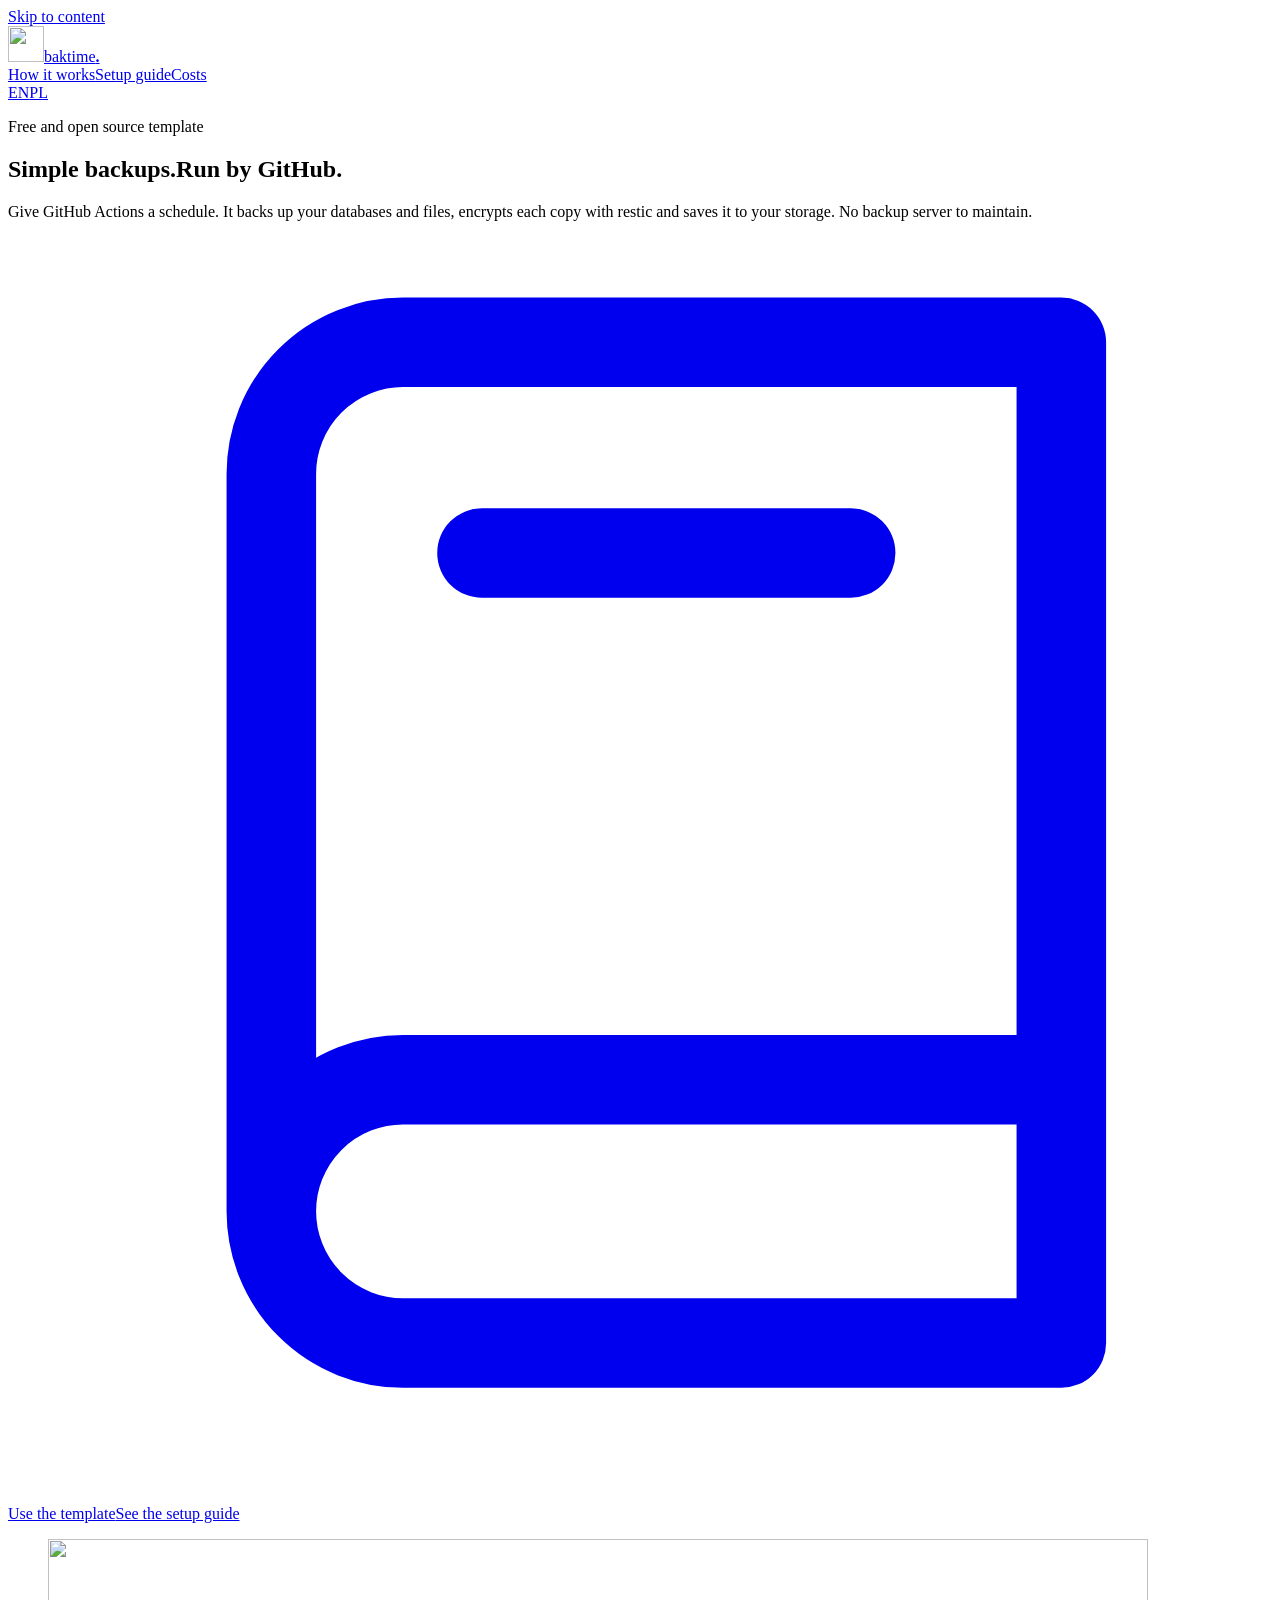
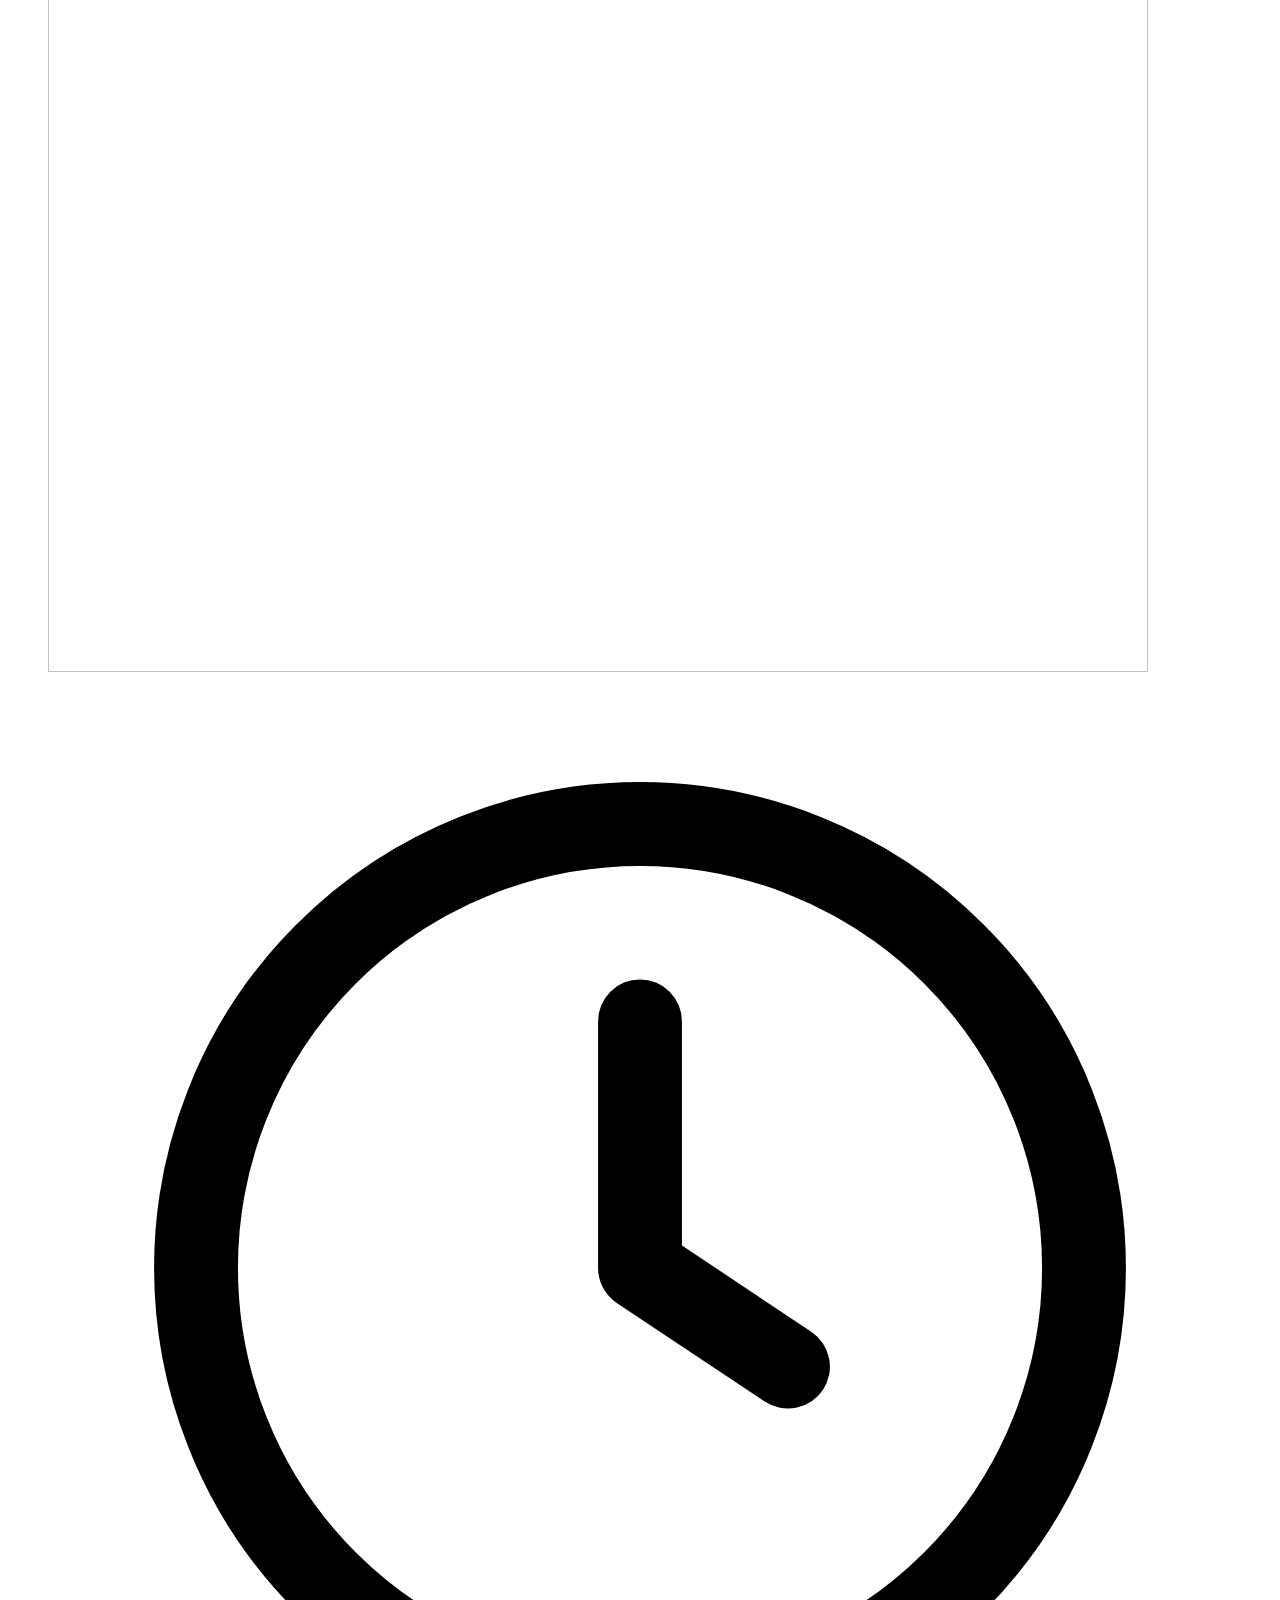
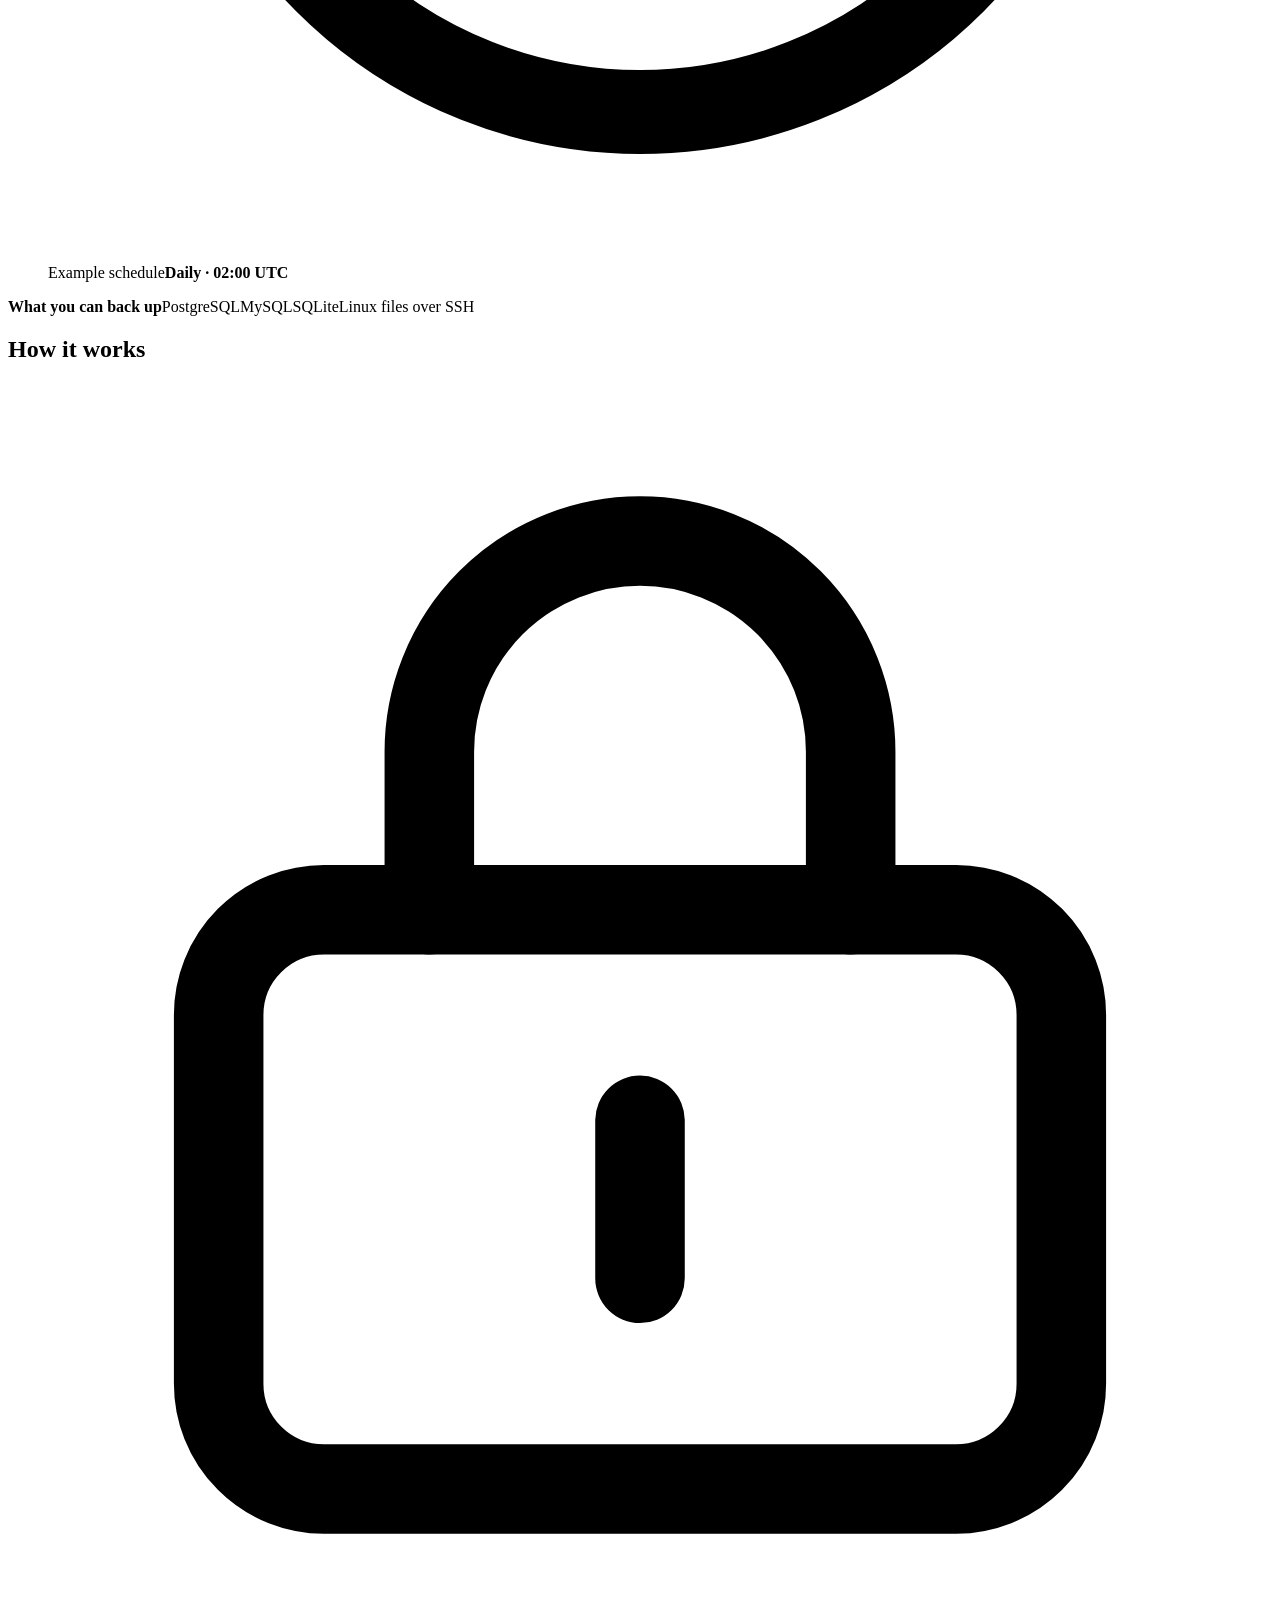
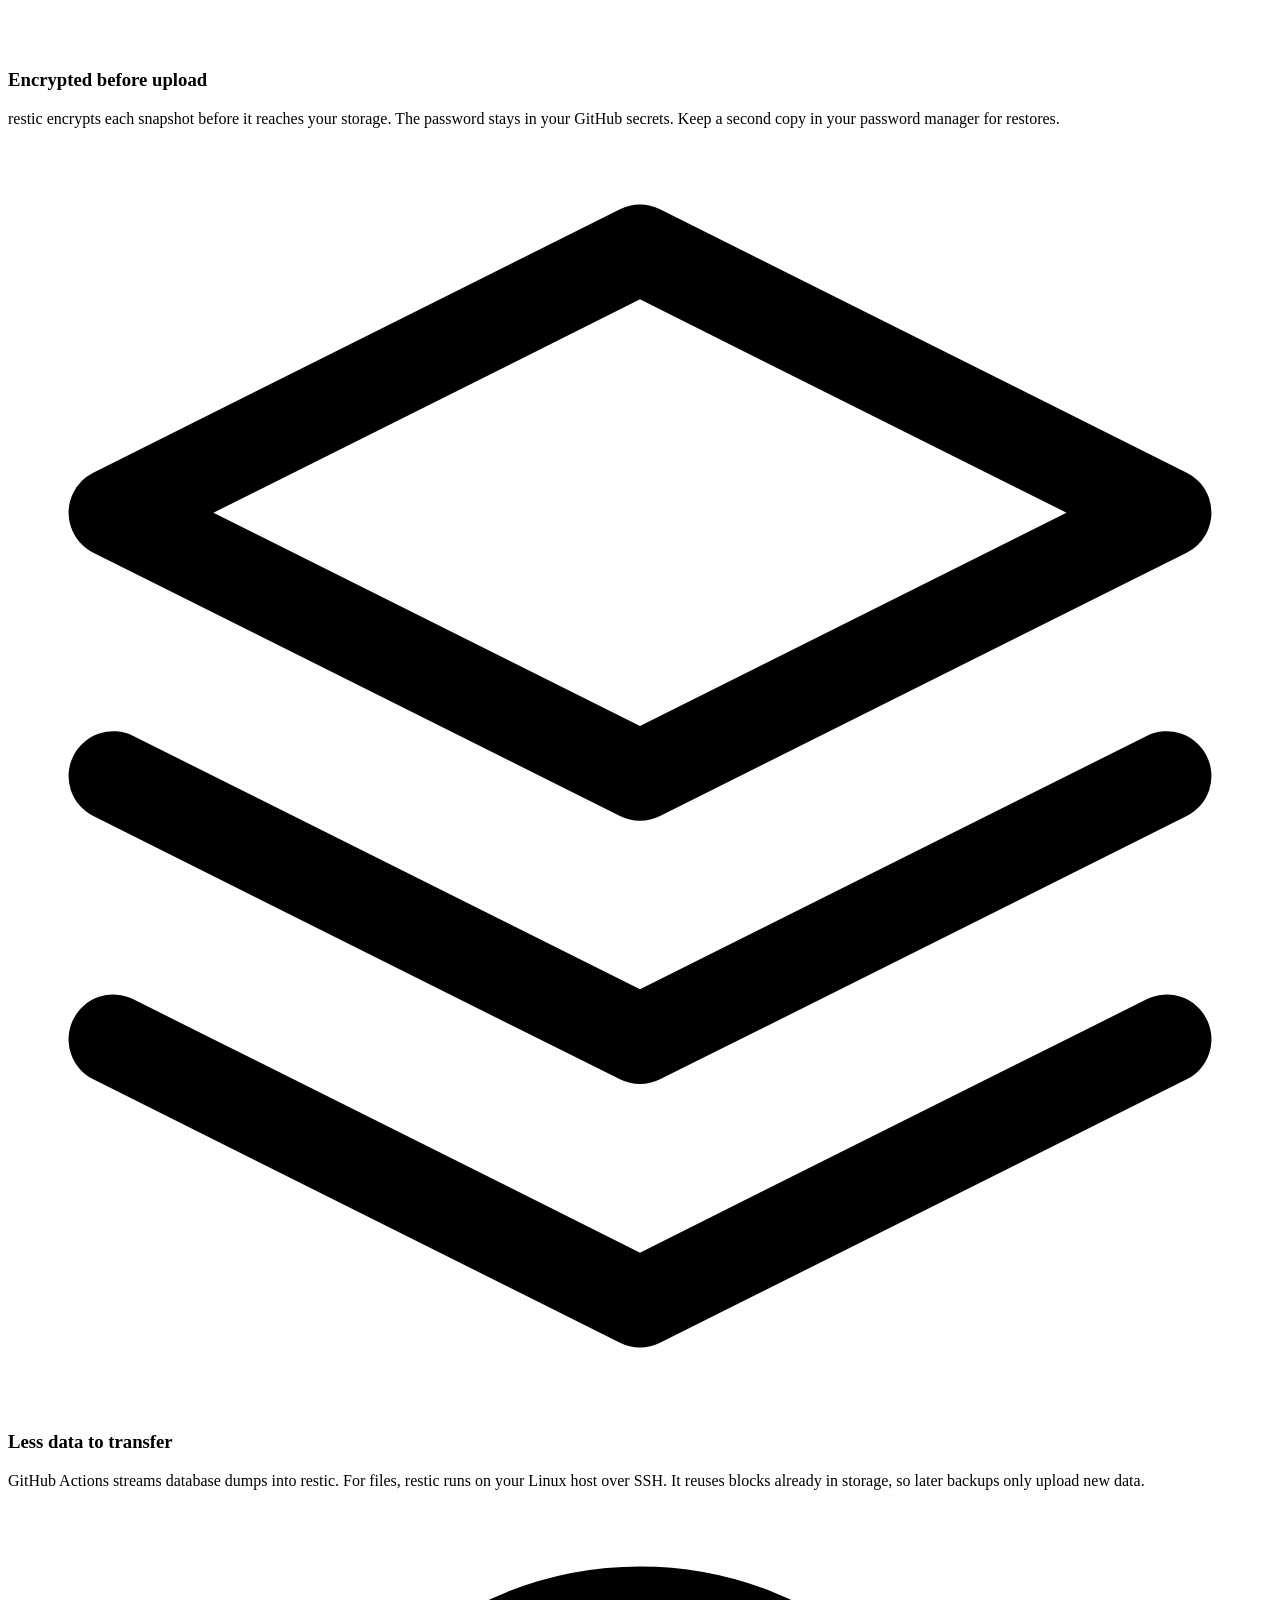
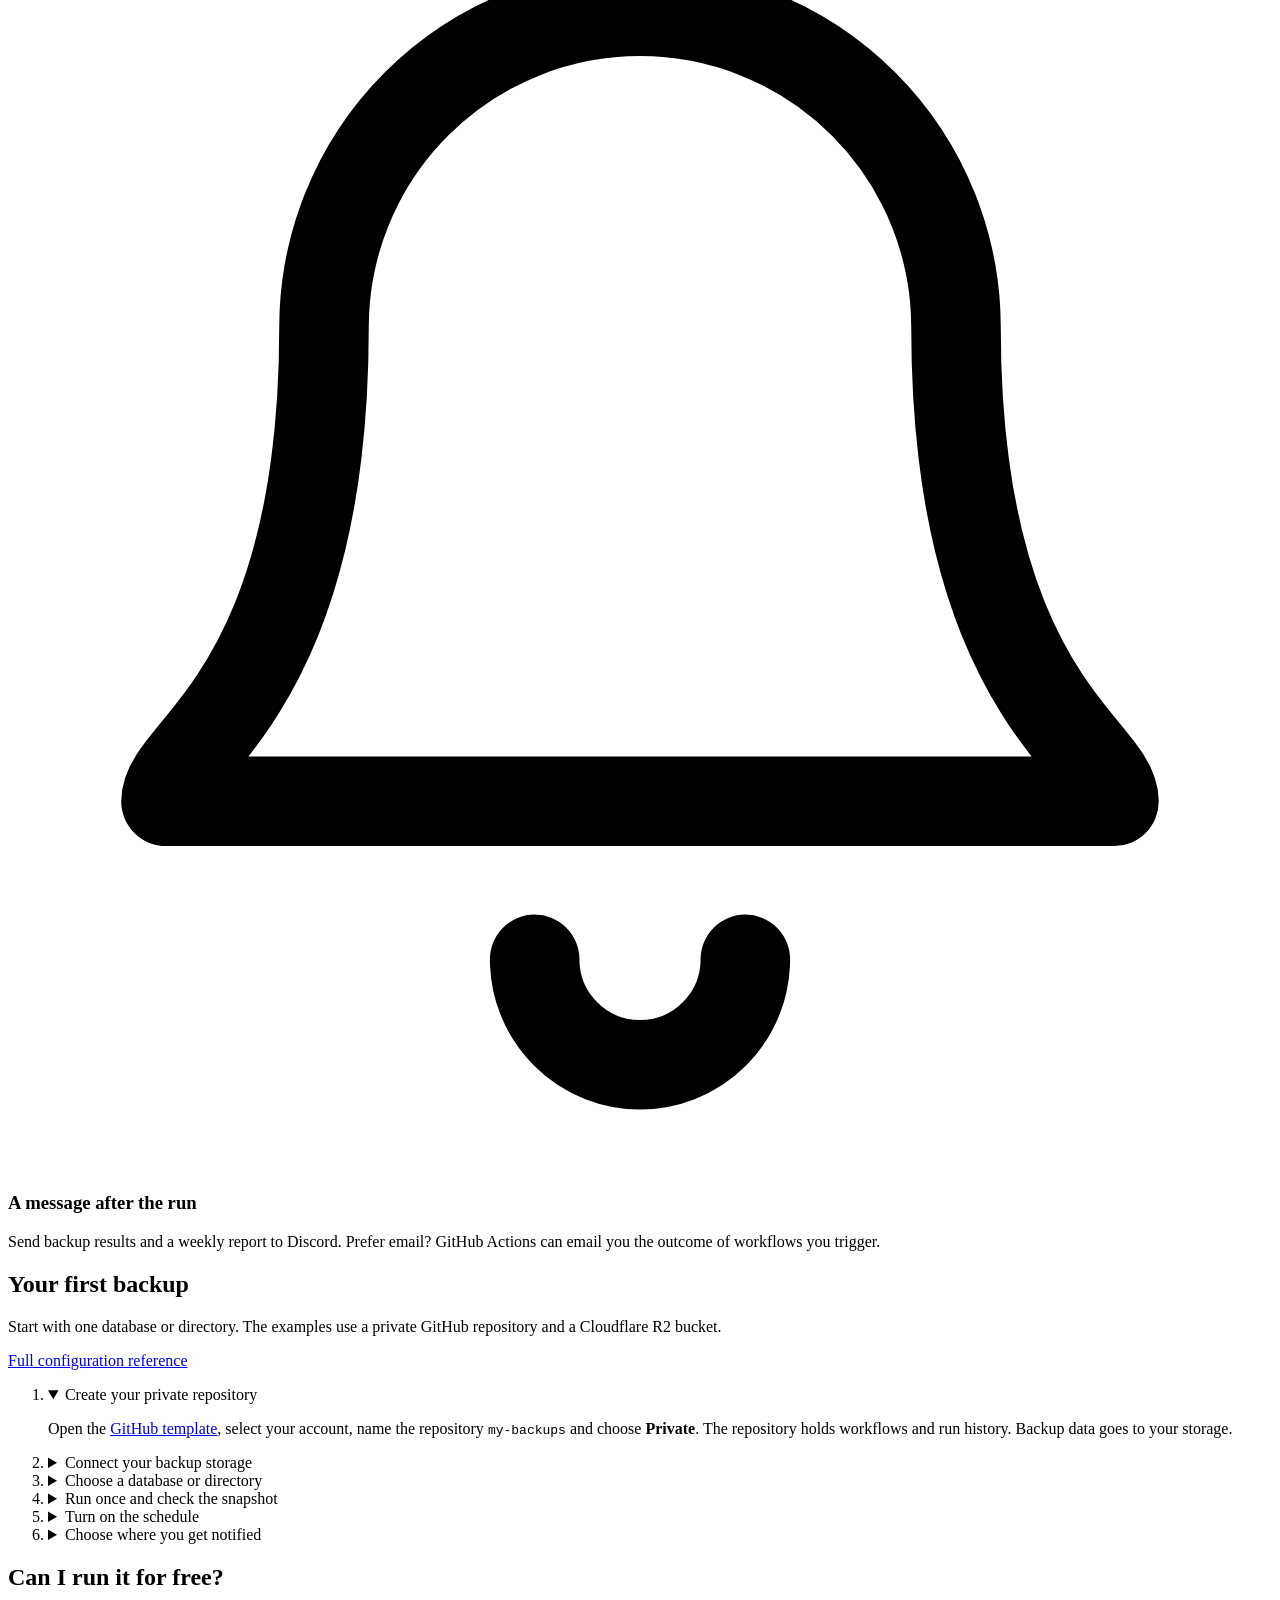
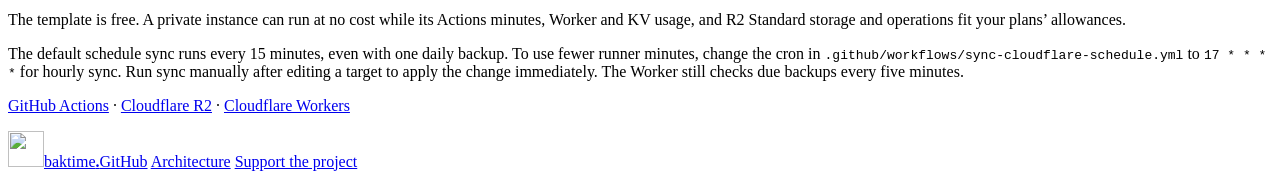
==== commit a4ae0faf: "Introduce an English and Polish backup setup guide for GitHub Pages" ====
--- a/website/index.html
+++ b/website/index.html
@@ -3,268 +3,466 @@
   <head>
     <meta charset="utf-8" />
     <meta name="viewport" content="width=device-width, initial-scale=1" />
-    <meta name="theme-color" content="#071b29" />
-    <meta name="description" content="baktime is an open source GitHub template for scheduled, encrypted backups of databases and files, powered by restic." />
+    <title>
+      baktime · Simple database and file backups with GitHub Actions
+    </title>
+    <meta
+      name="description"
+      content="Schedule encrypted PostgreSQL, MySQL and Linux file backups with GitHub Actions and restic. Create a private repository and follow a working configuration example."
+    />
+    <link rel="canonical" href="https://baktime.github.io/" />
+    <link rel="alternate" hreflang="en" href="https://baktime.github.io/" />
+    <link rel="alternate" hreflang="pl" href="https://baktime.github.io/pl/" />
+    <link
+      rel="alternate"
+      hreflang="x-default"
+      href="https://baktime.github.io/"
+    />
     <meta property="og:type" content="website" />
-    <meta property="og:title" content="baktime — backups that keep their time" />
-    <meta property="og:description" content="Scheduled, encrypted backups for databases and files. Run by GitHub Actions, stored with restic, and easy to restore." />
+    <meta property="og:site_name" content="baktime" />
+    <meta
+      property="og:title"
+      content="baktime · Simple database and file backups with GitHub Actions"
+    />
+    <meta
+      property="og:description"
+      content="Schedule encrypted PostgreSQL, MySQL and Linux file backups with GitHub Actions and restic. Create a private repository and follow a working configuration example."
+    />
     <meta property="og:url" content="https://baktime.github.io/" />
-    <title>baktime — backups that keep their time</title>
-    <link rel="canonical" href="https://baktime.github.io/" />
-    <link rel="icon" type="image/svg+xml" href="./favicon.svg" />
-    <link rel="preconnect" href="https://fonts.googleapis.com" />
-    <link rel="preconnect" href="https://fonts.gstatic.com" crossorigin />
-    <link href="https://fonts.googleapis.com/css2?family=DM+Mono:wght@400;500&family=DM+Sans:wght@400;500;600;700&display=swap" rel="stylesheet" />
-    <style>
-      :root { color-scheme: light; --ink:#172b38; --muted:#64737a; --navy:#102d3c; --navy-deep:#0b202c; --teal:#168b83; --mint:#9bd5c1; --coral:#ef8354; --paper:#f5f6f1; --line:#dfe5df; --mono:"DM Mono",monospace; --serif:"Newsreader",Georgia,serif; --sans:"DM Sans",sans-serif; scroll-behavior:smooth; scroll-padding-top:90px; }
-      * { box-sizing:border-box; }
-      body { margin:0; background:var(--paper); color:var(--ink); font-family:var(--sans); -webkit-font-smoothing:antialiased; }
-      a { color:inherit; }
-      a:focus-visible { outline:3px solid var(--coral); outline-offset:4px; }
-      .wrap { width:min(1160px,calc(100% - 64px)); margin-inline:auto; }
-      .header { height:86px; display:flex; align-items:center; justify-content:space-between; border-bottom:1px solid var(--line); }
-      .brand { display:flex; align-items:center; gap:11px; text-decoration:none; }
-      .brand-mark { width:40px; height:40px; color:var(--teal); }
-      .brand-name { color:var(--navy); font-size:22px; font-weight:700; letter-spacing:-.065em; }
-      .brand-name span { color:var(--coral); }
-      .brand-name small { display:block; margin-top:3px; color:#87918b; font-family:var(--mono); font-size:8px; font-weight:400; letter-spacing:.12em; }
-      nav { display:flex; align-items:center; gap:31px; color:#50636a; font-size:13px; font-weight:600; }
-      nav a { text-decoration:none; } nav a:hover { color:var(--teal); }
-      .nav-button { padding:11px 15px; border:1px solid #bdcbc6; border-radius:3px; color:var(--navy); }
-      .nav-button span { margin-left:10px; color:var(--coral); }
-      .hero { min-height:660px; display:grid; grid-template-columns:1.04fr .96fr; gap:25px; align-items:center; padding-block:64px 74px; }
-      .eyebrow { margin:0 0 18px; color:var(--teal); font-family:var(--mono); font-size:10px; font-weight:500; letter-spacing:.13em; text-transform:uppercase; }
-      .eyebrow i { display:inline-block; width:7px; height:7px; margin-right:8px; border-radius:50%; background:var(--coral); }
-      h1,h2,h3,p { margin-top:0; }
-      h1 { max-width:620px; margin-bottom:22px; font-family:var(--serif); font-size:clamp(52px,6.2vw,78px); font-weight:400; letter-spacing:-.065em; line-height:.98; }
-      h1 span { color:var(--teal); font-style:italic; }
-      .lede { max-width:540px; margin-bottom:29px; color:var(--muted); font-size:17px; line-height:1.75; }
-      .lede strong { color:var(--ink); font-weight:700; }
-      .actions { display:flex; align-items:center; gap:25px; }
-      .button { min-height:48px; display:inline-flex; align-items:center; justify-content:center; gap:19px; padding:0 19px; border-radius:3px; font-size:13px; font-weight:700; text-decoration:none; transition:transform .18s,background .18s; }
-      .button:hover { transform:translateY(-2px); }
-      .primary { background:var(--teal); color:white; box-shadow:0 8px 20px #168b8326; }
-      .primary:hover { background:#116e69; }
-      .primary span { color:#ffb697; font-size:17px; }
-      .text-link { color:#50636a; font-size:12px; font-weight:700; text-decoration:none; }
-      .text-link span { color:var(--coral); }
-      .proof { display:flex; flex-wrap:wrap; gap:12px 19px; margin-top:29px; color:#6b7b7d; font-size:10px; font-weight:600; }
-      .proof b { margin-right:5px; color:var(--teal); }
-      .hero-art { position:relative; min-height:485px; display:grid; place-items:center; }
-      .ring { position:absolute; width:440px; height:440px; border:1px solid #168b8324; border-radius:50%; }
-      .ring::after { position:absolute; inset:34px; border:1px dashed #ef83544a; border-radius:50%; content:""; }
-      .console { position:relative; z-index:1; width:min(420px,95%); overflow:hidden; background:#fffefa; border:1px solid #d9e0da; box-shadow:0 24px 60px #112c3b20; transform:rotate(1.5deg); }
-      .console-top { height:46px; display:flex; align-items:center; gap:6px; padding:0 17px; background:#edf2ed; border-bottom:1px solid #dfe6df; }
-      .console-top i { width:7px; height:7px; border-radius:50%; background:#b9c8c0; }
-      .console-title { margin-left:9px; color:#75847e; font-family:var(--mono); font-size:9px; letter-spacing:.03em; }
-      .console-body { padding:23px 24px 20px; }
-      .console-label { display:flex; align-items:center; justify-content:space-between; color:#74837f; font-family:var(--mono); font-size:8px; letter-spacing:.1em; }
-      .live { color:var(--teal); } .live::before { display:inline-block; width:6px; height:6px; margin-right:6px; border-radius:50%; background:#4cab7a; content:""; }
-      .console h2 { margin:13px 0 21px; font-family:var(--serif); font-size:28px; font-weight:500; letter-spacing:-.04em; }
-      .job { display:grid; grid-template-columns:34px 1fr auto; align-items:center; gap:10px; min-height:69px; border-top:1px solid #e8ece6; }
-      .job-icon { width:31px; height:31px; display:grid; place-items:center; border:1px solid #d8e5dc; border-radius:50%; color:var(--teal); font-size:14px; }
-      .job-copy strong,.job-copy small { display:block; }
-      .job-copy strong { color:#263c46; font-size:11px; }
-      .job-copy small { margin-top:4px; color:#85928d; font-family:var(--mono); font-size:8px; }
-      .status-pill { padding:5px 7px; border-radius:99px; background:#e7f3eb; color:#408365; font-family:var(--mono); font-size:7px; letter-spacing:.06em; text-transform:uppercase; }
-      .job:nth-of-type(3) .status-pill { background:#fff0e7; color:#ba6948; }
-      .console-foot { margin:0 -24px -20px; padding:13px 24px; background:#f4f5ef; color:#718079; font-family:var(--mono); font-size:8px; }
-      .console-foot b { color:var(--teal); font-weight:500; }
-      .art-note { position:absolute; top:64px; right:0; width:95px; height:95px; display:grid; place-items:center; border-radius:50%; background:var(--coral); color:#fffaf2; font-family:var(--mono); font-size:8px; line-height:1.55; letter-spacing:.08em; text-align:center; transform:rotate(8deg); box-shadow:0 9px 20px #ef835438; }
-      .art-caption { position:absolute; right:13px; bottom:5px; color:#74817c; font-family:var(--mono); font-size:8px; letter-spacing:.12em; }
-      .strip { background:#e9eee8; border-block:1px solid var(--line); }
-      .strip-inner { min-height:76px; display:flex; align-items:center; justify-content:space-between; gap:20px; color:#5f706d; font-size:11px; font-weight:600; }
-      .strip-inner strong { color:var(--navy); font-family:var(--mono); font-size:9px; letter-spacing:.1em; }
-      .strip-inner span { white-space:nowrap; } .strip-inner i { margin-right:6px; color:var(--coral); font-style:normal; }
-      .section { padding-block:105px; }
-      .section-head { display:flex; align-items:flex-end; justify-content:space-between; gap:40px; }
-      .section-head .eyebrow { margin-bottom:14px; }
-      .section-head h2,.how-head h2 { margin:0; font-family:var(--serif); font-size:clamp(37px,4.3vw,53px); font-weight:400; letter-spacing:-.055em; line-height:1.02; }
-      .section-head h2 em,.how-head h2 em { color:var(--teal); }
-      .section-head > p { max-width:390px; margin:0 0 4px; color:var(--muted); font-size:14px; line-height:1.8; }
-      .features { display:grid; grid-template-columns:repeat(4,1fr); margin-top:48px; border-block:1px solid var(--line); }
-      .feature { min-height:235px; padding:23px 21px 25px 0; }
-      .feature + .feature { padding-left:21px; border-left:1px solid var(--line); }
-      .feature-no { color:#9aa8a1; font-family:var(--mono); font-size:9px; }
-      .feature-icon { width:37px; height:37px; display:grid; place-items:center; margin-top:18px; border:1px solid #d4e2d8; border-radius:50%; color:var(--teal); font-size:16px; }
-      .feature h3 { margin:15px 0 8px; font-family:var(--serif); font-size:20px; font-weight:500; letter-spacing:-.02em; }
-      .feature p { max-width:235px; margin:0; color:var(--muted); font-size:12px; line-height:1.75; }
-      .how { padding-block:96px 92px; background:var(--navy); color:#f3f4ed; }
-      .how-head { display:flex; justify-content:space-between; align-items:flex-end; gap:40px; }
-      .how .eyebrow { color:var(--mint); }
-      .how-head h2 em { color:#9ad3bf; }
-      .how-head > p { max-width:390px; margin:0 0 3px; color:#bdcbc6; font-size:14px; line-height:1.8; }
-      .flow { display:grid; grid-template-columns:repeat(4,1fr); gap:24px; margin-top:51px; }
-      .flow-step { position:relative; min-height:213px; padding-right:17px; }
-      .flow-step:not(:last-child)::after { position:absolute; top:18px; left:48px; right:0; height:1px; background:#ffffff2c; content:""; }
-      .flow-no { position:relative; z-index:1; width:38px; height:38px; display:grid; place-items:center; border:1px solid #87baaa80; border-radius:50%; background:var(--navy); color:#a4d8c3; font-family:var(--mono); font-size:10px; }
-      .flow-step h3 { margin:21px 0 9px; color:#fffdf4; font-family:var(--serif); font-size:22px; font-weight:500; }
-      .flow-step p { margin:0; color:#bacbc4; font-size:12px; line-height:1.8; }
-      .flow-step code { color:#f5b18e; font-family:var(--mono); font-size:10px; }
-      .how-bottom { display:flex; justify-content:space-between; align-items:center; gap:30px; margin-top:38px; padding-top:22px; border-top:1px solid #ffffff26; }
-      .how-bottom p { max-width:610px; margin:0; color:#bdcbc6; font-size:11px; line-height:1.75; }
-      .light-button { flex:none; background:#f1f2e9; color:var(--navy); }
-      .light-button span { color:var(--coral); }
-      .start { padding-block:98px 91px; }
-      .start-grid { display:grid; grid-template-columns:.8fr 1.2fr; gap:80px; }
-      .start h2 { margin:0; font-family:var(--serif); font-size:clamp(37px,4vw,48px); font-weight:400; letter-spacing:-.05em; line-height:1.05; }
-      .start h2 em { color:var(--teal); }
-      .start-intro { margin-top:19px; color:var(--muted); font-size:13px; line-height:1.8; }
-      .steps { margin:0; padding:0; list-style:none; }
-      .steps li { display:grid; grid-template-columns:44px 1fr; gap:14px; padding:16px 0; border-top:1px solid var(--line); }
-      .steps li:last-child { border-bottom:1px solid var(--line); }
-      .steps b { color:var(--coral); font-family:var(--mono); font-size:12px; font-weight:400; }
-      .steps strong { display:block; margin-bottom:5px; color:var(--navy); font-family:var(--serif); font-size:19px; font-weight:500; }
-      .steps p { margin:0; color:var(--muted); font-size:12px; line-height:1.75; }
-      .steps a { color:var(--teal); font-weight:700; text-underline-offset:3px; }
-      .why { display:grid; grid-template-columns:90px 1fr; gap:24px; padding-block:55px 75px; border-top:1px solid var(--line); }
-      .quote-mark { color:var(--coral); font-family:var(--serif); font-size:96px; line-height:.8; }
-      .why-copy { max-width:820px; }
-      .why h2 { max-width:720px; margin:0 0 15px; font-family:var(--serif); font-size:clamp(31px,3.8vw,44px); font-weight:400; letter-spacing:-.05em; line-height:1.08; }
-      .why-copy > p:not(.eyebrow) { max-width:740px; margin:0 0 16px; color:var(--muted); font-size:14px; line-height:1.8; }
-      .suppi { color:var(--teal); font-size:13px; font-weight:700; text-underline-offset:4px; text-decoration-color:var(--coral); }
-      .cta { display:flex; align-items:center; gap:20px; padding-block:38px; border-top:1px solid var(--line); }
-      .cta-mark { width:48px; height:48px; color:var(--teal); }
-      .cta .eyebrow { margin-bottom:5px; font-size:8px; }
-      .cta h2 { margin:0; font-family:var(--serif); font-size:25px; font-weight:500; }
-      .cta .button { margin-left:auto; }
-      footer { background:#e9eee8; border-top:1px solid var(--line); }
-      .footer-inner { min-height:80px; display:flex; align-items:center; gap:17px; }
-      .footer-brand { color:var(--navy); font-size:16px; font-weight:700; letter-spacing:-.06em; text-decoration:none; }
-      .footer-brand span { color:var(--coral); }
-      .footer-inner p { margin:0; color:#788781; font-size:10px; }
-      .footer-inner > a:last-child { margin-left:auto; color:var(--teal); font-size:11px; font-weight:700; text-decoration:none; }
-      @media(max-width:900px) { .wrap{width:min(100% - 44px,720px)} .hero{grid-template-columns:1fr .85fr;gap:0}.hero-art{transform:scale(.82);transform-origin:center right;margin-right:-45px}.proof{gap:9px 13px}.features{grid-template-columns:repeat(2,1fr)}.feature:nth-child(3){padding-left:0;border-left:0;border-top:1px solid var(--line)}.feature:nth-child(4){border-top:1px solid var(--line)}.feature{min-height:220px}.start-grid{gap:40px} }
-      @media(max-width:640px) { .wrap{width:calc(100% - 36px)}.header{height:74px}.brand-mark{width:35px;height:35px}.brand-name{font-size:19px}nav{gap:0}nav>a:not(.nav-button){display:none}.nav-button{padding:10px 11px;font-size:10px}.hero{display:flex;flex-direction:column;align-items:stretch;padding-block:49px 35px}.hero h1{font-size:clamp(49px,13vw,66px)}.lede{font-size:14px}.actions{align-items:flex-start;flex-direction:column;gap:15px}.proof{margin-top:22px;font-size:9px}.hero-art{min-height:390px;margin:9px -24px 0;transform:scale(.9);transform-origin:top center}.ring{width:380px;height:380px}.console{width:min(390px,90%)}.art-note{top:35px;right:3px;width:78px;height:78px;font-size:7px}.art-caption{right:14px;bottom:9px;font-size:7px}.strip-inner{min-height:90px;justify-content:flex-start;flex-wrap:wrap;gap:9px 17px;padding-block:14px}.strip-inner strong{width:100%}.strip-inner span{font-size:9px}.section{padding-block:73px}.section-head,.how-head{align-items:flex-start;flex-direction:column;gap:16px}.section-head h2,.how-head h2{font-size:40px}.section-head>p,.how-head>p{font-size:12px}.features{grid-template-columns:1fr;margin-top:31px}.feature,.feature+.feature{min-height:0;padding:17px 0 20px;border-left:0;border-top:1px solid var(--line)}.feature:first-child{border-top:0}.feature-icon{margin-top:13px}.feature h3{margin-top:12px}.feature p{max-width:none;font-size:11px}.how{padding-block:72px 65px}.flow{grid-template-columns:1fr 1fr;gap:24px 18px;margin-top:34px}.flow-step{min-height:0;padding-right:4px}.flow-step:not(:last-child)::after{display:none}.flow-step h3{margin-top:14px;font-size:19px}.flow-step p{font-size:10px}.how-bottom{align-items:flex-start;flex-direction:column;gap:16px;margin-top:27px}.how-bottom p{font-size:10px}.start{padding-block:70px}.start-grid{grid-template-columns:1fr;gap:28px}.start h2{font-size:40px}.start-intro{font-size:11px}.steps li{grid-template-columns:35px 1fr;gap:10px}.steps strong{font-size:18px}.steps p{font-size:11px}.why{grid-template-columns:34px 1fr;gap:10px;padding-block:40px 55px}.quote-mark{font-size:56px}.why h2{font-size:30px}.why-copy>p:not(.eyebrow){font-size:11px}.cta{flex-wrap:wrap;gap:13px;padding-block:28px}.cta-mark{width:39px;height:39px}.cta h2{font-size:20px}.cta .button{width:100%;margin:8px 0 0}.footer-inner{min-height:74px;flex-wrap:wrap;gap:7px 11px;padding-block:13px}.footer-brand{font-size:14px}.footer-inner p{font-size:9px}.footer-inner>a:last-child{width:100%;margin-left:0;font-size:10px} }
-      @media(prefers-reduced-motion:reduce){html{scroll-behavior:auto}*,*::before,*::after{transition:none!important}}
-      :root { color-scheme:dark; --ink:#e6f0ed; --muted:#94afb2; --navy:#0b2b39; --navy-deep:#071b29; --teal:#45c8b6; --mint:#8ed7c4; --coral:#ff896b; --paper:#071b29; --line:#1d414d; --serif:var(--sans); scroll-padding-top:90px; }
-      body { background-color:var(--paper); background-image:radial-gradient(ellipse at 50% -10%,#103b48 0,transparent 50%),linear-gradient(#17404b38 1px,transparent 1px),linear-gradient(90deg,#17404b38 1px,transparent 1px); background-size:auto,32px 32px,32px 32px; }
-      .header { border-color:var(--line); }
-      .brand-name,.footer-brand { color:#f2f7f3; }
-      .brand-name small { color:#7fa3a8; }
-      nav { color:#9eb8b9; font-family:var(--mono); font-size:10px; letter-spacing:.04em; text-transform:uppercase; }
-      nav a:hover { color:var(--mint); }
-      .nav-button { border-color:#315765; color:#e5f2ef; }
-      .hero { min-height:620px; }
-      .eyebrow { color:var(--mint); font-size:9px; }
-      .eyebrow i { background:var(--coral); box-shadow:0 0 12px #ff896b80; }
-      h1 { max-width:640px; color:#f3f7f1; font-family:var(--sans); font-size:clamp(48px,6vw,76px); font-weight:600; letter-spacing:-.075em; line-height:.98; }
-      h1 span { color:var(--teal); font-style:normal; }
-      .lede { color:#a9c0bf; font-size:15px; line-height:1.8; }
-      .lede strong { color:#f1f6f0; }
-      .button { border-radius:2px; font-family:var(--mono); font-size:10px; letter-spacing:.04em; text-transform:uppercase; }
-      .primary { background:#168b83; color:#f3faf6; box-shadow:0 8px 24px #020d1280; }
-      .primary:hover { background:#1b9d91; }
-      .primary span,.text-link span { color:var(--coral); }
-      .text-link,.proof { color:#9bb4b4; }
-      .proof { font-family:var(--mono); font-size:9px; }
-      .proof b { color:var(--teal); }
-      .hero-art { min-height:465px; }
-      .ring { width:420px; height:420px; border-color:#45c8b626; }
-      .ring::after { border-color:#ff896b55; }
-      .console { background:#0b2633; border-color:#2a505b; box-shadow:0 24px 70px #020d128c; transform:rotate(0); }
-      .console-top { background:#102f3c; border-color:#214955; }
-      .console-top i { background:#527681; }
-      .console-title,.console-label { color:#84a7aa; }
-      .console-body { color:#e8f3ed; }
-      .console h2 { color:#f2f7f2; font-family:var(--sans); font-size:25px; font-weight:600; letter-spacing:-.05em; }
-      .live { color:var(--teal); }
-      .live::before { background:var(--teal); box-shadow:0 0 8px #45c8b680; }
-      .job { border-color:#1d414d; }
-      .job-icon { border-color:#32616a; border-radius:3px; color:var(--teal); }
-      .job-copy strong { color:#e7f2ed; font-family:var(--mono); font-size:10px; }
-      .job-copy small { color:#8aa9aa; }
-      .status-pill { border-radius:2px; background:#153f3e; color:#70ddbf; }
-      .job:nth-of-type(3) .status-pill { background:#153f3e; color:#70ddbf; }
-      .job:nth-of-type(4) .status-pill { background:#4b3028; color:#ffac83; }
-      .console-foot { background:#0e303c; color:#99b6b4; }
-      .art-note { border:1px solid #ffb094; background:#d87255; box-shadow:0 10px 30px #020d1280; font-size:7px; }
-      .art-caption { color:#8eabad; }
-      .strip,footer { background:#091f2b; border-color:var(--line); }
-      .strip-inner { color:#a1baba; font-family:var(--mono); font-size:9px; }
-      .strip-inner strong { color:#dff1e9; font-size:8px; }
-      .strip-inner i { color:var(--coral); }
-      .section-head h2,.how-head h2,.start h2,.why h2 { color:#eff6f1; font-family:var(--sans); font-weight:500; letter-spacing:-.065em; }
-      .section-head h2 em,.start h2 em,.how-head h2 em { color:var(--teal); font-style:normal; }
-      .section-head>p,.how-head>p { color:#a1b9b8; }
-      .features { border-color:var(--line); }
-      .feature + .feature { border-color:var(--line); }
-      .feature-no { color:#70a0a4; font-family:var(--mono); font-size:8px; letter-spacing:.07em; }
-      .feature-icon { border-color:#28515c; border-radius:3px; color:var(--teal); }
-      .feature h3,.flow-step h3,.steps strong { color:#eaf3ef; font-family:var(--sans); font-weight:600; letter-spacing:-.025em; }
-      .feature p,.flow-step p { color:#9bb5b5; }
-      .how { background:#091f2b; border-block:1px solid var(--line); }
-      .how .eyebrow { color:var(--mint); }
-      .how-head>p { color:#9bb5b5; }
-      .flow-step { min-height:205px; padding:18px 17px; border:1px solid #1d414d; background:#0c2633; }
-      .flow-step:not(:last-child)::after { top:36px; left:56px; right:-25px; z-index:1; background:#2b5860; }
-      .flow-no { border-color:#398173; border-radius:3px; background:#102d39; color:var(--mint); font-weight:500; }
-      .flow-step h3 { font-size:19px; }
-      .flow-step code { color:#ffad88; }
-      .how-bottom { border-color:#20424d; }
-      .how-bottom p { color:#a1b9b8; }
-      .light-button { background:#e1f1e9; color:#092632; }
-      .start { border-bottom:1px solid var(--line); }
-      .start-intro,.steps p,.why-copy>p:not(.eyebrow) { color:#a1b9b8; }
-      .steps li,.steps li:last-child { border-color:var(--line); }
-      .steps b { color:var(--coral); }
-      .steps a,.suppi { color:var(--mint); }
-      .why { border-color:var(--line); }
-      .quote-mark { color:var(--coral); }
-      .cta { border-color:var(--line); }
-      .cta h2 { color:#eff6f1; font-family:var(--sans); font-weight:500; letter-spacing:-.04em; }
-      .footer-inner p { color:#8eaaaa; }
-      .footer-inner>a:last-child { color:var(--mint); font-family:var(--mono); font-size:9px; }
-      @media(max-width:900px) { .flow-step { padding:16px 12px; } }
-      @media(max-width:640px) { .flow-step { padding:14px 10px; }.flow-step h3 { font-size:17px; }.strip-inner { color:#a1baba; } }
-    </style>
+    <meta property="og:locale" content="en_US" />
+    <meta property="og:locale:alternate" content="pl_PL" />
+    <meta
+      property="og:image"
+      content="https://baktime.github.io/assets/baktime-social.jpg"
+    />
+    <meta
+      property="og:image:alt"
+      content="baktime and a mint-green archive box"
+    />
+    <meta name="twitter:card" content="summary_large_image" />
+    <link rel="icon" href="/favicon.svg" type="image/svg+xml" />
+    <script src="/language.js"></script>
+    <link rel="stylesheet" href="/styles.css" />
   </head>
   <body>
-    <header class="header wrap">
-      <a class="brand" href="#top" aria-label="baktime home">
-        <svg class="brand-mark" viewBox="0 0 48 48" fill="none" aria-hidden="true"><path d="M8 14h25v24H8zM14 9h25v24" stroke="currentColor" stroke-width="2.2" stroke-linejoin="round"/><path d="M13 21h14M13 27h10" stroke="currentColor" stroke-width="2.2" stroke-linecap="round"/><circle cx="33" cy="32" r="9" fill="var(--paper)" stroke="currentColor" stroke-width="2.2"/><path d="M33 27v5l3 2" stroke="currentColor" stroke-width="2.2" stroke-linecap="round"/></svg>
-        <span class="brand-name">baktime<span>.</span><small>BACKUPS THAT KEEP THEIR TIME</small></span>
-      </a>
-      <nav aria-label="Main navigation"><a href="#how">How it works</a><a href="#features">What you get</a><a class="nav-button" href="https://github.com/baktime/baktime" target="_blank" rel="noreferrer">Explore the project <span>↗</span></a></nav>
+    <a class="skip" href="#top">Skip to content</a>
+    <header>
+      <div class="bar wrap">
+        <a class="brand" href="#top"
+          ><img src="/favicon.svg" alt="" width="36" height="36" /><span
+            >baktime<b>.</b></span
+          ></a
+        >
+        <nav class="links" aria-label="Main navigation">
+          <a href="#how">How it works</a><a href="#start">Setup guide</a
+          ><a href="#cost">Costs</a>
+        </nav>
+        <nav class="languages" aria-label="Language">
+          <a
+            href="/?lang=en"
+            lang="en"
+            hreflang="en"
+            aria-label="English"
+            aria-current="page"
+            >EN</a
+          ><a href="/pl/?lang=pl" lang="pl" hreflang="pl" aria-label="Polski"
+            >PL</a
+          >
+        </nav>
+      </div>
     </header>
     <main id="top">
       <section class="hero wrap">
         <div>
-          <p class="eyebrow"><i></i> OPEN SOURCE BACKUP AUTOMATION</p>
-          <h1>Backups that<br /><span>keep their time.</span></h1>
-          <p class="lede"><strong>baktime</strong> is a GitHub template for scheduled, encrypted backups of databases and files. It brings together GitHub Actions, restic and a tiny Cloudflare Worker, so your data is protected without another backup server to run.</p>
-          <div class="actions"><a class="button primary" href="https://github.com/baktime/baktime/generate" target="_blank" rel="noreferrer">Create your own copy <span>↗</span></a><a class="text-link" href="#how">See how it works <span>↓</span></a></div>
-          <div class="proof"><span><b>✓</b> Client-side encryption</span><span><b>✓</b> Your storage, your keys</span><span><b>✓</b> Restore when needed</span></div>
+          <p class="kicker">Free and open source template</p>
+          <h1>Simple backups.<span>Run by GitHub.</span></h1>
+          <p class="lede">
+            Give GitHub Actions a schedule. It backs up your databases and
+            files, encrypts each copy with restic and saves it to your storage.
+            No backup server to maintain.
+          </p>
+          <div class="actions">
+            <a class="button" href="https://github.com/baktime/baktime/generate"
+              ><svg
+                class="icon"
+                viewBox="0 0 24 24"
+                fill="none"
+                stroke="currentColor"
+                stroke-width="1.7"
+                stroke-linejoin="round"
+                stroke-linecap="round"
+                aria-hidden="true"
+              >
+                <path
+                  d="M5 4.5A2.5 2.5 0 0 1 7.5 2H20v19H7.5A2.5 2.5 0 0 1 5 18.5z M5 18.5A2.5 2.5 0 0 1 7.5 16H20 M9 6h7"
+                /></svg
+              >Use the template</a
+            ><a class="secondary" href="#start">See the setup guide</a>
+          </div>
         </div>
-        <div class="hero-art" aria-label="Illustration of a scheduled backup dashboard">
-          <div class="ring"></div>
-          <div class="console"><div class="console-top"><i></i><i></i><i></i><span class="console-title">baktime / backup overview</span></div><div class="console-body"><div class="console-label"><span>YOUR BACKUP SCHEDULE</span><span class="live">ON TRACK</span></div><h2>Quietly keeping<br />good copies.</h2><div class="job"><span class="job-icon">▤</span><span class="job-copy"><strong>production-db</strong><small>postgres · every 6 hours</small></span><span class="status-pill">healthy</span></div><div class="job"><span class="job-icon">⌘</span><span class="job-copy"><strong>app-files</strong><small>files · daily at 02:00 UTC</small></span><span class="status-pill">healthy</span></div><div class="job"><span class="job-icon">↻</span><span class="job-copy"><strong>weekly-prune</strong><small>retention · 14 daily / 8 weekly</small></span><span class="status-pill">scheduled</span></div><div class="console-foot"><b>●</b> encrypted snapshot saved &nbsp;·&nbsp; last run 8 minutes ago</div></div></div>
-          <div class="art-note">SECURE<br />BY DESIGN<br />SINCE THE FIRST<br />SNAPSHOT</div><div class="art-caption">A SAMPLE BACKUP OVERVIEW</div>
+        <figure class="archive">
+          <img
+            src="/assets/archive.webp"
+            width="1100"
+            height="733"
+            fetchpriority="high"
+            alt=""
+          />
+          <figcaption class="caption">
+            <span
+              ><svg
+                class="icon"
+                viewBox="0 0 24 24"
+                fill="none"
+                stroke="currentColor"
+                stroke-width="1.7"
+                stroke-linejoin="round"
+                stroke-linecap="round"
+                aria-hidden="true"
+              >
+                <circle cx="12" cy="12" r="9" />
+                <path d="M12 7v5l3 2" /></svg
+              >Example schedule</span
+            ><strong>Daily · 02:00 UTC</strong>
+          </figcaption>
+        </figure>
+      </section>
+      <div class="support">
+        <div class="wrap">
+          <strong>What you can back up</strong><span>PostgreSQL</span
+          ><span>MySQL</span><span>SQLite</span
+          ><span>Linux files over SSH</span>
+        </div>
+      </div>
+      <section id="how" class="block wrap">
+        <h2>How it works</h2>
+        <div class="features" id="features">
+          <article>
+            <svg
+              class="icon"
+              viewBox="0 0 24 24"
+              fill="none"
+              stroke="currentColor"
+              stroke-width="1.7"
+              stroke-linejoin="round"
+              stroke-linecap="round"
+              aria-hidden="true"
+            >
+              <rect x="4" y="10" width="16" height="11" rx="2" />
+              <path d="M8 10V7a4 4 0 0 1 8 0v3 M12 14v3" />
+            </svg>
+            <h3>Encrypted before upload</h3>
+            <p>
+              restic encrypts each snapshot before it reaches your storage. The
+              password stays in your GitHub secrets. Keep a second copy in your
+              password manager for restores.
+            </p>
+          </article>
+          <article>
+            <svg
+              class="icon"
+              viewBox="0 0 24 24"
+              fill="none"
+              stroke="currentColor"
+              stroke-width="1.7"
+              stroke-linejoin="round"
+              stroke-linecap="round"
+              aria-hidden="true"
+            >
+              <path d="m12 2 10 5-10 5L2 7z M2 12l10 5 10-5 M2 17l10 5 10-5" />
+            </svg>
+            <h3>Less data to transfer</h3>
+            <p>
+              GitHub Actions streams database dumps into restic. For files,
+              restic runs on your Linux host over SSH. It reuses blocks already
+              in storage, so later backups only upload new data.
+            </p>
+          </article>
+          <article>
+            <svg
+              class="icon"
+              viewBox="0 0 24 24"
+              fill="none"
+              stroke="currentColor"
+              stroke-width="1.7"
+              stroke-linejoin="round"
+              stroke-linecap="round"
+              aria-hidden="true"
+            >
+              <path
+                d="M18 8a6 6 0 0 0-12 0c0 7-3 8-3 9h18c0-1-3-2-3-9z M10 20a2 2 0 0 0 4 0"
+              />
+            </svg>
+            <h3>A message after the run</h3>
+            <p>
+              Send backup results and a weekly report to Discord. Prefer email?
+              GitHub Actions can email you the outcome of workflows you trigger.
+            </p>
+          </article>
         </div>
       </section>
-      <section class="strip"><div class="strip-inner wrap"><strong>SMALL SETUP. SOLID BACKUPS.</strong><span><i>↗</i> GitHub Actions runs the jobs</span><span><i>⌁</i> restic encrypts and deduplicates</span><span><i>◎</i> Use storage you control</span></div></section>
-      <section class="section wrap" id="features">
-        <div class="section-head"><div><p class="eyebrow">A BACKUP ROUTINE, READY TO USE</p><h2>Protect the data<br /><em>you depend on.</em></h2></div><p>Bring your own repository and schedule. baktime handles the repeatable work: connecting, backing up, keeping history, and making restores easier.</p></div>
-        <div class="features">
-          <article class="feature"><span class="feature-no">01 / DATABASES</span><span class="feature-icon" aria-hidden="true">▤</span><h3>MySQL &amp; PostgreSQL</h3><p>Stream database dumps straight into restic. Connect directly or securely through an SSH jump host.</p></article>
-          <article class="feature"><span class="feature-no">02 / FILES</span><span class="feature-icon" aria-hidden="true">⌘</span><h3>Files over SSH</h3><p>Back up remote Linux hosts, including consistent copies of live SQLite databases, without root access.</p></article>
-          <article class="feature"><span class="feature-no">03 / HISTORY</span><span class="feature-icon" aria-hidden="true">◷</span><h3>Schedules &amp; retention</h3><p>Set a cron schedule per target. Keep the daily, weekly and monthly snapshots that make sense to you.</p></article>
-          <article class="feature"><span class="feature-no">04 / RESTORES</span><span class="feature-icon" aria-hidden="true">↶</span><h3>Know what happened</h3><p>Track health and run history, get Discord notifications, and restore a snapshot through a manual workflow.</p></article>
+      <section id="start" class="guide block">
+        <div class="guide-grid wrap">
+          <div class="intro">
+            <h2>Your first backup</h2>
+            <p>
+              Start with one database or directory. The examples use a private
+              GitHub repository and a Cloudflare R2 bucket.
+            </p>
+            <a
+              href="https://github.com/baktime/baktime/blob/main/docs/config-reference.md"
+              >Full configuration reference</a
+            >
+          </div>
+          <ol class="steps">
+            <li>
+              <details open>
+                <summary>Create your private repository</summary>
+                <div class="step-body">
+                  <p>
+                    Open the
+                    <a href="https://github.com/baktime/baktime/generate"
+                      >GitHub template</a
+                    >, select your account, name the repository
+                    <code>my-backups</code> and choose <strong>Private</strong>.
+                    The repository holds workflows and run history. Backup data
+                    goes to your storage.
+                  </p>
+                </div>
+              </details>
+            </li>
+            <li>
+              <details>
+                <summary>Connect your backup storage</summary>
+                <div class="step-body">
+                  <p>
+                    Create a private Cloudflare R2 Standard bucket named
+                    <code>my-backups</code>. Create an R2 API token with Object
+                    Read &amp; Write access to this bucket. In the existing
+                    <code>.baktimerc.yml</code>, update the fields below.
+                    Substitute your GitHub account, repository, Cloudflare
+                    account ID and bucket name. Keep the existing retention
+                    settings.
+                  </p>
+                  <pre tabindex="0"><code class="yaml">owner: example-org
+repo: my-backups
+restic:
+  backend: r2
+  repository: s3:https://ACCOUNT_ID.r2.cloudflarestorage.com/my-backups
+  passwordSecretName: RESTIC_PASSWORD
+  accessKeyIdSecretName: R2_ACCESS_KEY_ID
+  secretAccessKeySecretName: R2_SECRET_ACCESS_KEY</code></pre>
+                  <p>
+                    In your repository, open
+                    <strong
+                      >Settings → Secrets and variables → Actions → New
+                      repository secret</strong
+                    >. Add these three secrets separately.
+                  </p>
+                  <dl>
+                    <dt>
+                      <code>R2_ACCESS_KEY_ID</code> ·
+                      <code>R2_SECRET_ACCESS_KEY</code>
+                    </dt>
+                    <dd>
+                      The access key ID and secret access key from the R2 token.
+                    </dd>
+                    <dt><code>RESTIC_PASSWORD</code></dt>
+                    <dd>
+                      Generate a unique encryption password, for example with
+                      <code>openssl rand -base64 32</code>. Save it outside
+                      GitHub as well. You need it to read any snapshot.
+                    </dd>
+                  </dl>
+                </div>
+              </details>
+            </li>
+            <li>
+              <details>
+                <summary>Choose a database or directory</summary>
+                <div class="step-body">
+                  <p>
+                    <strong>PostgreSQL example.</strong> Add
+                    <code>SHOP_DB_USER</code> and
+                    <code>SHOP_DB_PASSWORD</code> as repository secrets for a
+                    database user with permission to read the data. Create one
+                    more secret named <code>BAKTIME_TARGET_SHOP</code>. Paste
+                    the JSON below as its value, replacing the host and
+                    database. The example backs up <code>shop</code> at 02:00
+                    UTC every day.
+                  </p>
+                  <pre tabindex="0"><code class="json">{
+  &quot;type&quot;: &quot;postgres&quot;,
+  &quot;database&quot;: &quot;shop&quot;,
+  &quot;connection&quot;: {
+    &quot;mode&quot;: &quot;direct&quot;,
+    &quot;host&quot;: &quot;db.example.com&quot;,
+    &quot;port&quot;: 5432
+  },
+  &quot;userSecretName&quot;: &quot;SHOP_DB_USER&quot;,
+  &quot;passwordSecretName&quot;: &quot;SHOP_DB_PASSWORD&quot;,
+  &quot;schedule&quot;: &quot;0 2 * * *&quot;
+}</code></pre>
+                  <p>
+                    The runner needs network access to the database. For a
+                    private network, use the SSH tunnel example in the
+                    <a
+                      href="https://github.com/baktime/baktime/blob/main/docs/config-reference.md"
+                      >configuration reference</a
+                    >.
+                  </p>
+                  <p>
+                    <strong>Linux files example.</strong> To copy
+                    <code>/srv/uploads</code> at 03:00 UTC, put the SSH private
+                    key in <code>UPLOADS_SSH_KEY</code>. Authorize its public
+                    key for the <code>backup</code> user on the host. Save this
+                    JSON as <code>BAKTIME_TARGET_UPLOADS</code> and replace the
+                    host, user and path.
+                  </p>
+                  <pre tabindex="0"><code class="json">{
+  &quot;type&quot;: &quot;files&quot;,
+  &quot;host&quot;: &quot;files.example.com&quot;,
+  &quot;sshUser&quot;: &quot;backup&quot;,
+  &quot;sshKeySecretName&quot;: &quot;UPLOADS_SSH_KEY&quot;,
+  &quot;paths&quot;: [&quot;/srv/uploads&quot;],
+  &quot;schedule&quot;: &quot;0 3 * * *&quot;
+}</code></pre>
+                </div>
+              </details>
+            </li>
+            <li>
+              <details>
+                <summary>Run once and check the snapshot</summary>
+                <div class="step-body">
+                  <p>
+                    Commit the configuration to <code>main</code>. Open
+                    <strong>Actions → Backup → Run workflow</strong>. A new
+                    target is due immediately. Later manual runs pick up only
+                    targets due since their last run.
+                  </p>
+                  <p>
+                    For the database example, open
+                    <code>history/shop.yml</code>. Find
+                    <code>status: success</code> and the
+                    <code>snapshotId</code>. With restic pointed at the same
+                    bucket and credentials, list the snapshots below. Test a
+                    restore into a disposable database using the
+                    <a
+                      href="https://github.com/baktime/baktime/blob/main/docs/rollback.md"
+                      >restore guide</a
+                    >. A database restore overwrites the selected destination.
+                  </p>
+                  <pre
+                    tabindex="0"
+                  ><code class="shell">restic snapshots --tag shop</code></pre>
+                </div>
+              </details>
+            </li>
+            <li>
+              <details>
+                <summary>Turn on the schedule</summary>
+                <div class="step-body">
+                  <p>
+                    For automatic runs, create a Workers KV namespace called
+                    <code>BAKTIME_SCHEDULES</code> in Cloudflare. In
+                    <code>cloudflare-worker/wrangler.toml</code>, put its ID in
+                    the existing <code>[[kv_namespaces]]</code> block. Set
+                    <code>GITHUB_OWNER</code> and <code>GITHUB_REPO</code> to
+                    the owner and name of your private repository.
+                  </p>
+                  <p>
+                    Add three Actions secrets:
+                    <code>CLOUDFLARE_ACCOUNT_ID</code>,
+                    <code>CLOUDFLARE_API_TOKEN</code> (permission to deploy
+                    Workers and write to KV) and <code>GH_PAT</code> (a
+                    fine-grained GitHub token for this repository only, with
+                    <strong>Contents: Read and write</strong>).
+                  </p>
+                  <p>
+                    Commit the Worker settings to <code>main</code>. In Actions,
+                    wait for <strong>Deploy Cloudflare Worker</strong> to
+                    succeed, then run
+                    <strong>Sync Cloudflare schedule manifest</strong>. The
+                    Worker checks every five minutes and asks GitHub Actions to
+                    run due backups.
+                  </p>
+                </div>
+              </details>
+            </li>
+            <li>
+              <details>
+                <summary>Choose where you get notified</summary>
+                <div class="step-body">
+                  <p>
+                    <strong>Discord.</strong> In your Discord channel, open
+                    Integrations → Webhooks and create a webhook. Add the
+                    repository secret <code>NOTIFICATION_DISCORD</code> with the
+                    value <code>true</code> and paste the webhook URL into
+                    <code>NOTIFICATION_DISCORD_WEBHOOK_URL</code>. Run
+                    <strong>Weekly backup summary</strong> from Actions to send
+                    a test report.
+                  </p>
+                  <p>
+                    <strong>Email or GitHub.</strong> To receive results for
+                    workflows you trigger, select Email or On GitHub under
+                    System → Actions in your
+                    <a href="https://github.com/settings/notifications"
+                      >GitHub notification settings</a
+                    >. You can limit these messages to failed workflows.
+                  </p>
+                </div>
+              </details>
+            </li>
+          </ol>
         </div>
       </section>
-      <section class="how" id="how"><div class="wrap"><div class="how-head"><div><p class="eyebrow">A FEW PIECES, WORKING TOGETHER</p><h2>From a schedule<br /><em>to a safe copy.</em></h2></div><p>Targets and credentials stay in GitHub secrets. Only names and schedules are shared with the dispatcher.</p></div>
-        <div class="flow">
-          <article class="flow-step"><span class="flow-no">01</span><h3>Describe a target</h3><p>Store each database or files target as a GitHub secret. Keep credentials out of the repository.</p></article>
-          <article class="flow-step"><span class="flow-no">02</span><h3>Set its schedule</h3><p>The lightweight Cloudflare Worker checks schedules and dispatches a job when a backup is due.</p></article>
-          <article class="flow-step"><span class="flow-no">03</span><h3>Save an encrypted copy</h3><p>GitHub Actions runs restic. Backups are encrypted on the client and sent to R2 or another supported store.</p></article>
-          <article class="flow-step"><span class="flow-no">04</span><h3>Keep &amp; restore</h3><p>Retention prunes old snapshots. Run records show what happened, and a manual workflow restores a copy.</p></article>
+      <section id="cost" class="cost block wrap">
+        <h2>Can I run it for free?</h2>
+        <div>
+          <p>
+            The template is free. A private instance can run at no cost while
+            its Actions minutes, Worker and KV usage, and R2 Standard storage
+            and operations fit your plans’ allowances.
+          </p>
+          <p>
+            The default schedule sync runs every 15 minutes, even with one daily
+            backup. To use fewer runner minutes, change the cron in
+            <code>.github/workflows/sync-cloudflare-schedule.yml</code> to
+            <code>17 * * * *</code> for hourly sync. Run sync manually after
+            editing a target to apply the change immediately. The Worker still
+            checks due backups every five minutes.
+          </p>
+          <p>
+            <a
+              href="https://docs.github.com/en/actions/concepts/billing-and-usage"
+              >GitHub Actions</a
+            >
+            ·
+            <a href="https://developers.cloudflare.com/r2/pricing/"
+              >Cloudflare R2</a
+            >
+            ·
+            <a
+              href="https://developers.cloudflare.com/workers/platform/pricing/"
+              >Cloudflare Workers</a
+            >
+          </p>
         </div>
-        <div class="how-bottom"><p>File data travels directly from the host to storage. Database dumps stream from the dump tool into restic; they are not committed to Git.</p><a class="button light-button" href="https://github.com/baktime/baktime/blob/main/docs/architecture.md" target="_blank" rel="noreferrer">Read the architecture <span>↗</span></a></div>
-      </div></section>
-      <section class="start wrap" id="start"><div class="start-grid"><div><p class="eyebrow">GET STARTED</p><h2>Make the template<br /><em>your backup setup.</em></h2><p class="start-intro">No backup server to install. Start with a private copy of the repository, then follow the guide to connect your storage and add a first target.</p><a class="button primary" href="https://github.com/baktime/baktime/blob/main/docs/getting-started.md" target="_blank" rel="noreferrer">Follow the setup guide <span>↗</span></a></div><ol class="steps"><li><b>01</b><div><strong>Create a private repository</strong><p>Use baktime as a GitHub template so configuration, history and workflows live with your own backup setup.</p></div></li><li><b>02</b><div><strong>Connect storage and secrets</strong><p>Add your restic repository, encryption password, provider credentials and target configuration as GitHub secrets.</p></div></li><li><b>03</b><div><strong>Choose schedules and retention</strong><p>Set each target’s backup frequency and how many daily, weekly and monthly snapshots to keep.</p></div></li><li><b>04</b><div><strong>Run once, then verify</strong><p>Check the first run, review the recorded status, and practice restoring before you need it.</p></div></li></ol></div></section>
-      <section class="why wrap"><div class="quote-mark" aria-hidden="true">“</div><div class="why-copy"><p class="eyebrow">WHY BAKTIME EXISTS</p><h2>Backups should be routine, understandable, and yours to restore.</h2><p>I built baktime to make a reliable backup setup easier to operate without keeping a dedicated backup server alive. The project is open source; you choose the targets, schedules, storage provider, and retention policy.</p><a class="suppi" href="https://suppi.pl/mleczakm" target="_blank" rel="noreferrer">If baktime is useful, you can say thanks on Suppi <span aria-hidden="true">↗</span></a></div></section>
-      <section class="cta wrap"><svg class="cta-mark" viewBox="0 0 48 48" fill="none" aria-hidden="true"><path d="M8 14h25v24H8zM14 9h25v24" stroke="currentColor" stroke-width="2.2" stroke-linejoin="round"/><path d="M13 21h14M13 27h10" stroke="currentColor" stroke-width="2.2" stroke-linecap="round"/><circle cx="33" cy="32" r="9" fill="var(--paper)" stroke="currentColor" stroke-width="2.2"/><path d="M33 27v5l3 2" stroke="currentColor" stroke-width="2.2" stroke-linecap="round"/></svg><div><p class="eyebrow">OPEN SOURCE · BUILT AROUND RESTIC</p><h2>Give your backups a steady rhythm.</h2></div><a class="button primary" href="https://github.com/baktime/baktime/generate" target="_blank" rel="noreferrer">Use the template <span>↗</span></a></section>
+      </section>
     </main>
-    <footer><div class="footer-inner wrap"><a class="footer-brand" href="#top">baktime<span>.</span></a><p>Open source backup automation for databases and files.</p><a href="https://suppi.pl/mleczakm" target="_blank" rel="noreferrer">Say thanks on Suppi ↗</a></div></footer>
+    <footer>
+      <div class="wrap">
+        <a class="brand" href="#top"
+          ><img src="/favicon.svg" alt="" width="36" height="36" /><span
+            >baktime<b>.</b></span
+          ></a
+        ><a href="https://github.com/baktime/baktime">GitHub</a>
+        <a
+          href="https://github.com/baktime/baktime/blob/main/docs/architecture.md"
+          >Architecture</a
+        >
+        <a href="https://suppi.pl/mleczakm">Support the project</a>
+      </div>
+    </footer>
   </body>
 </html>
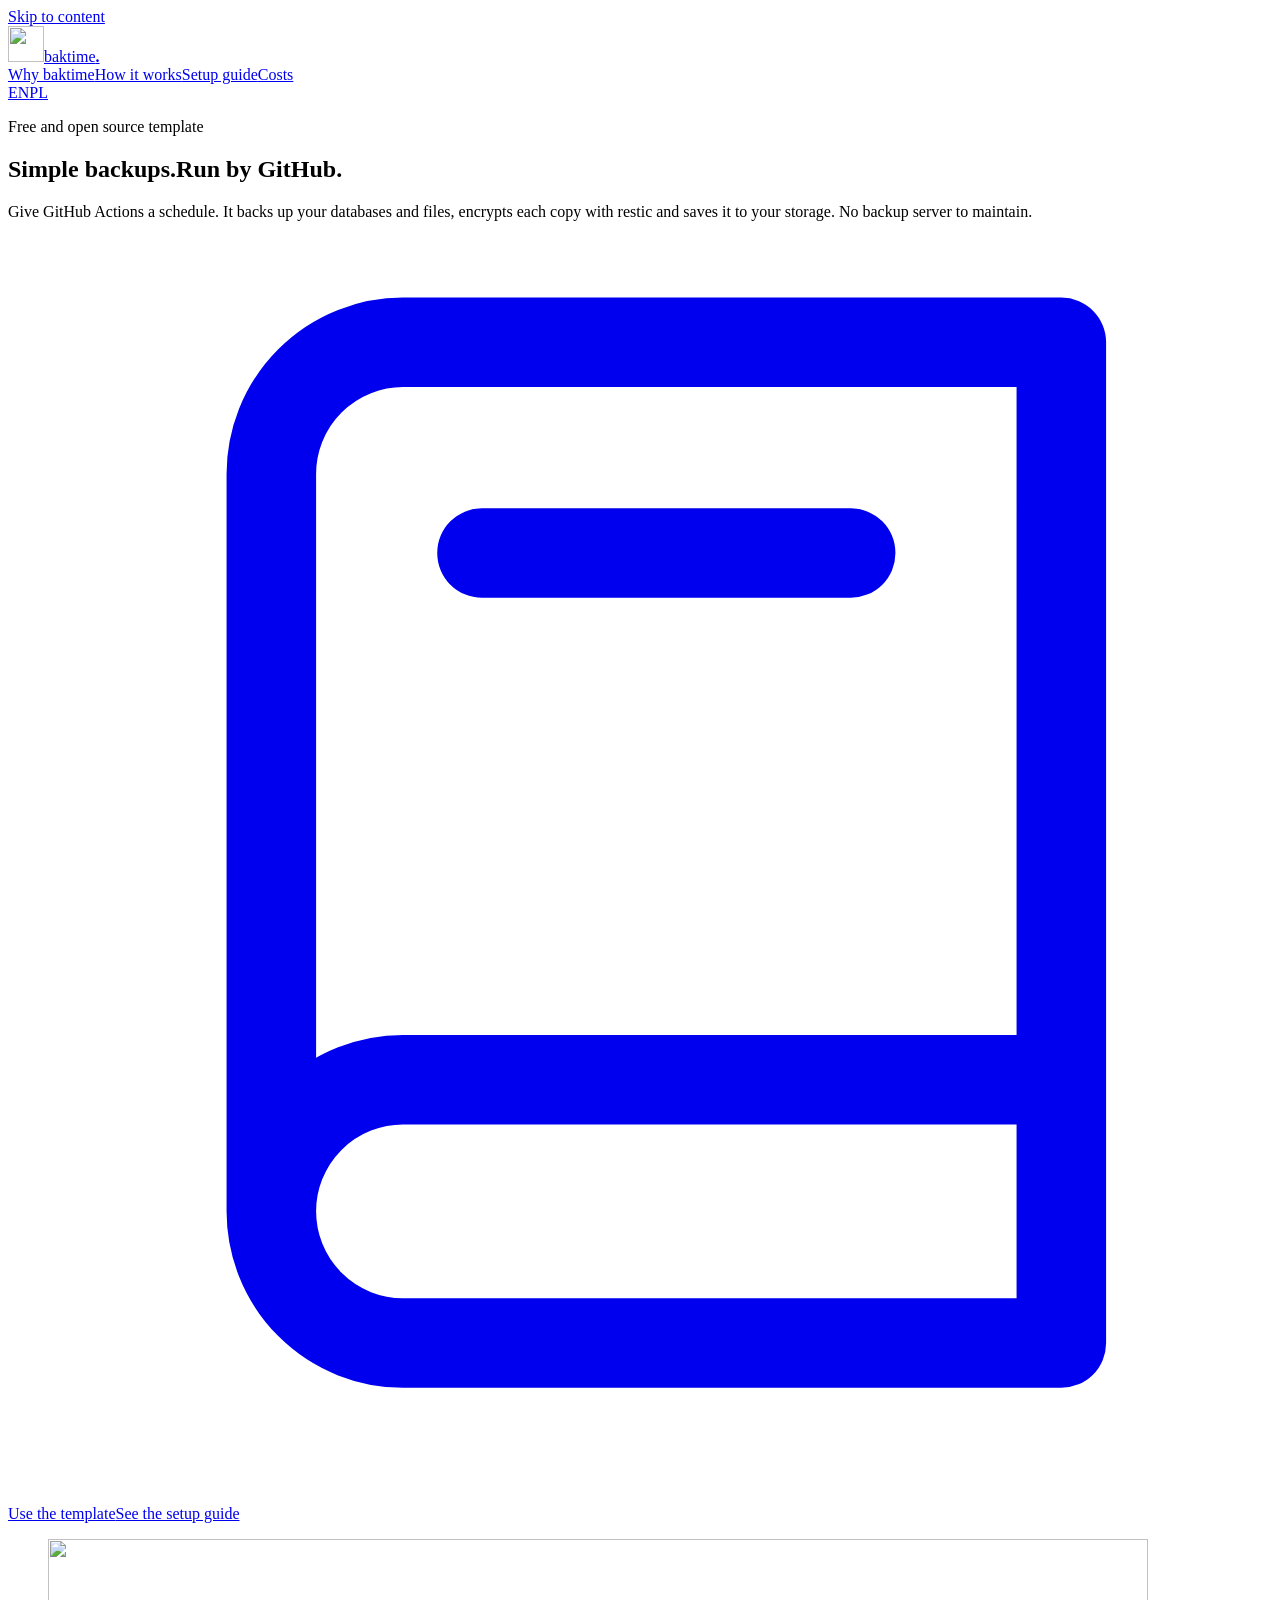
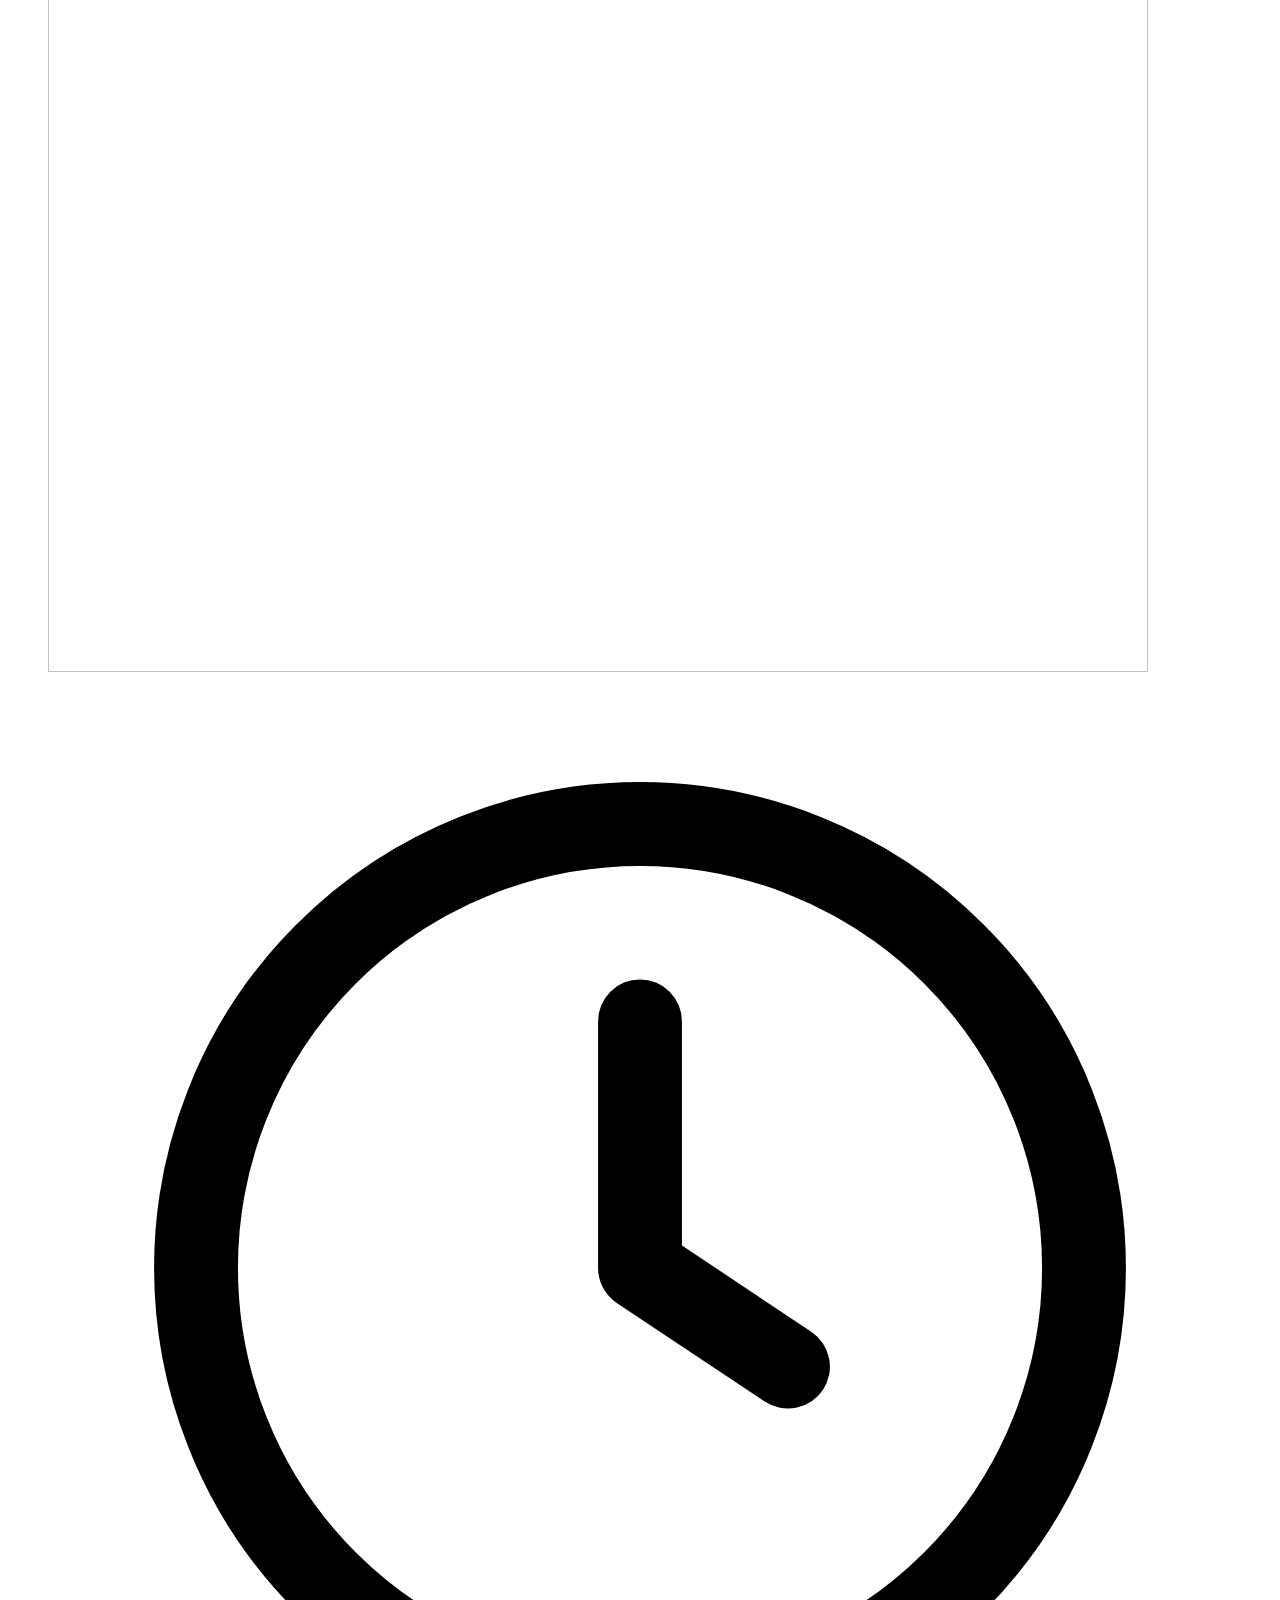
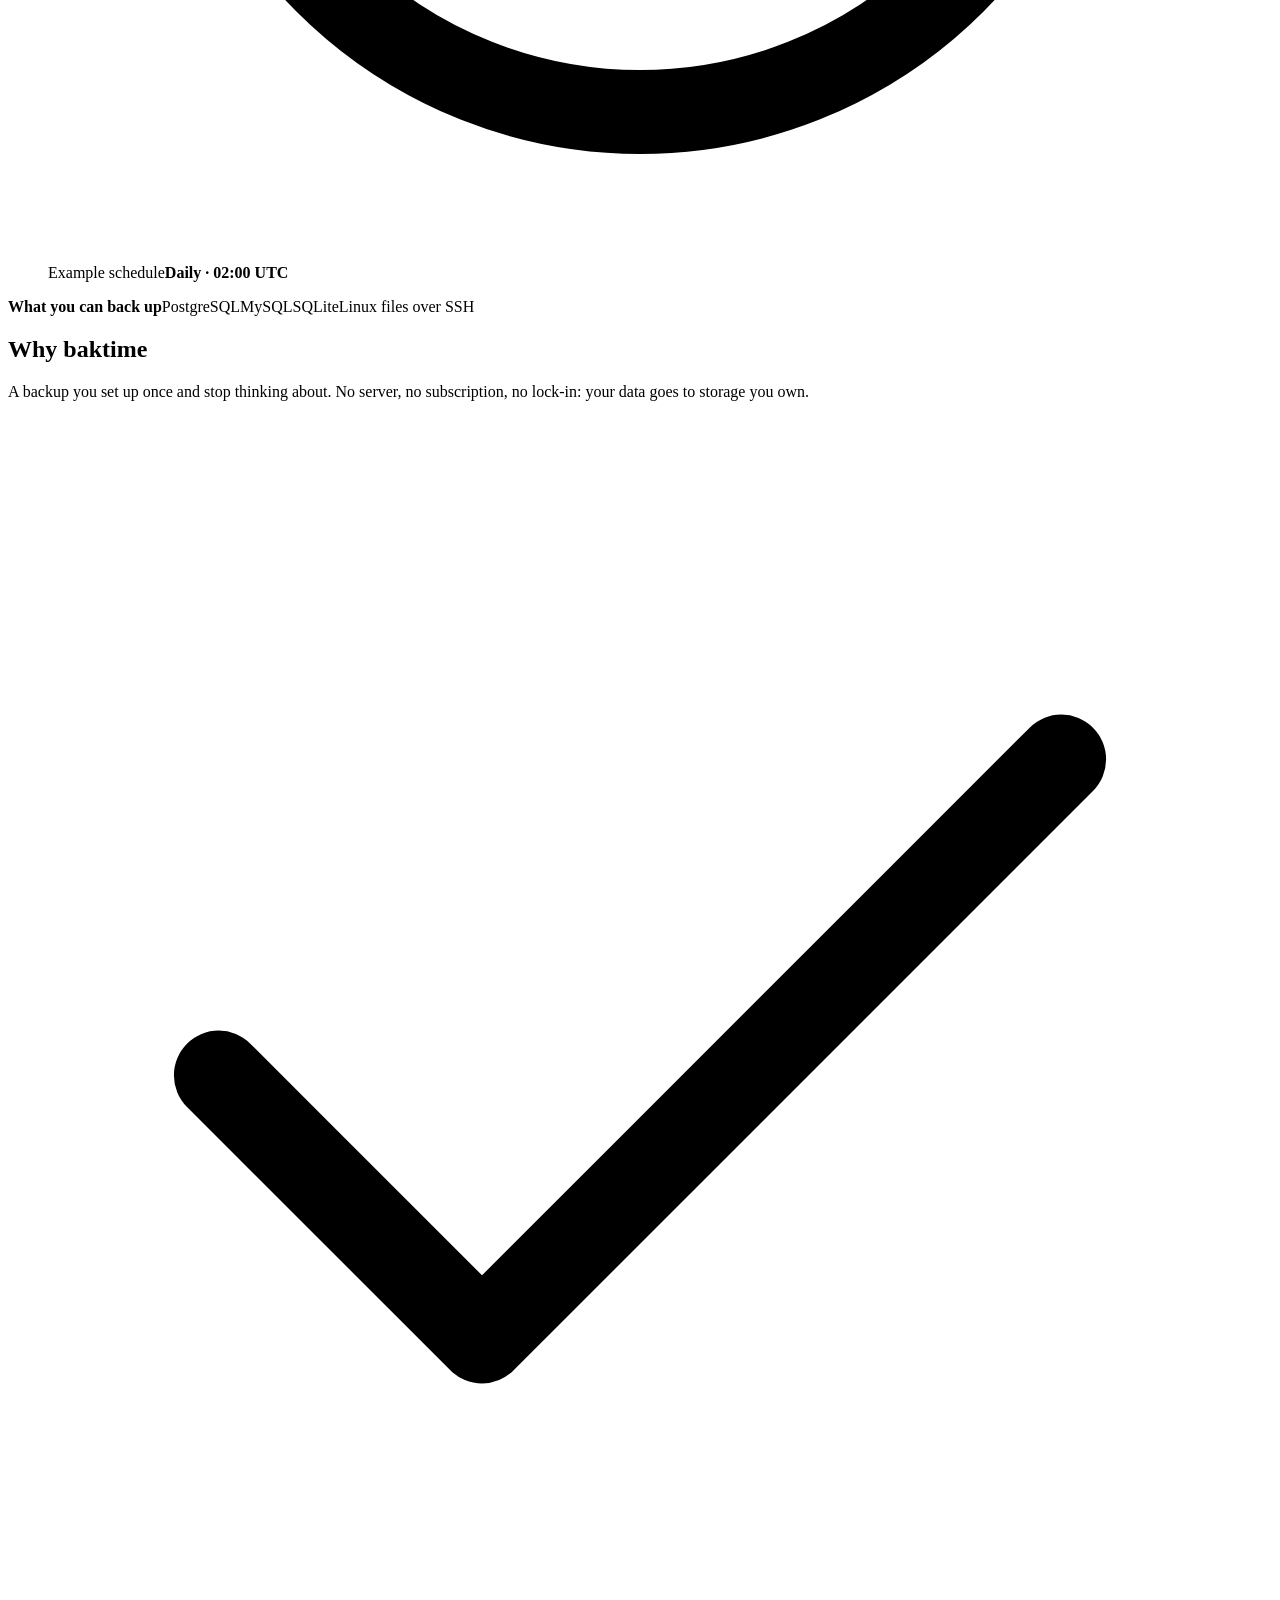
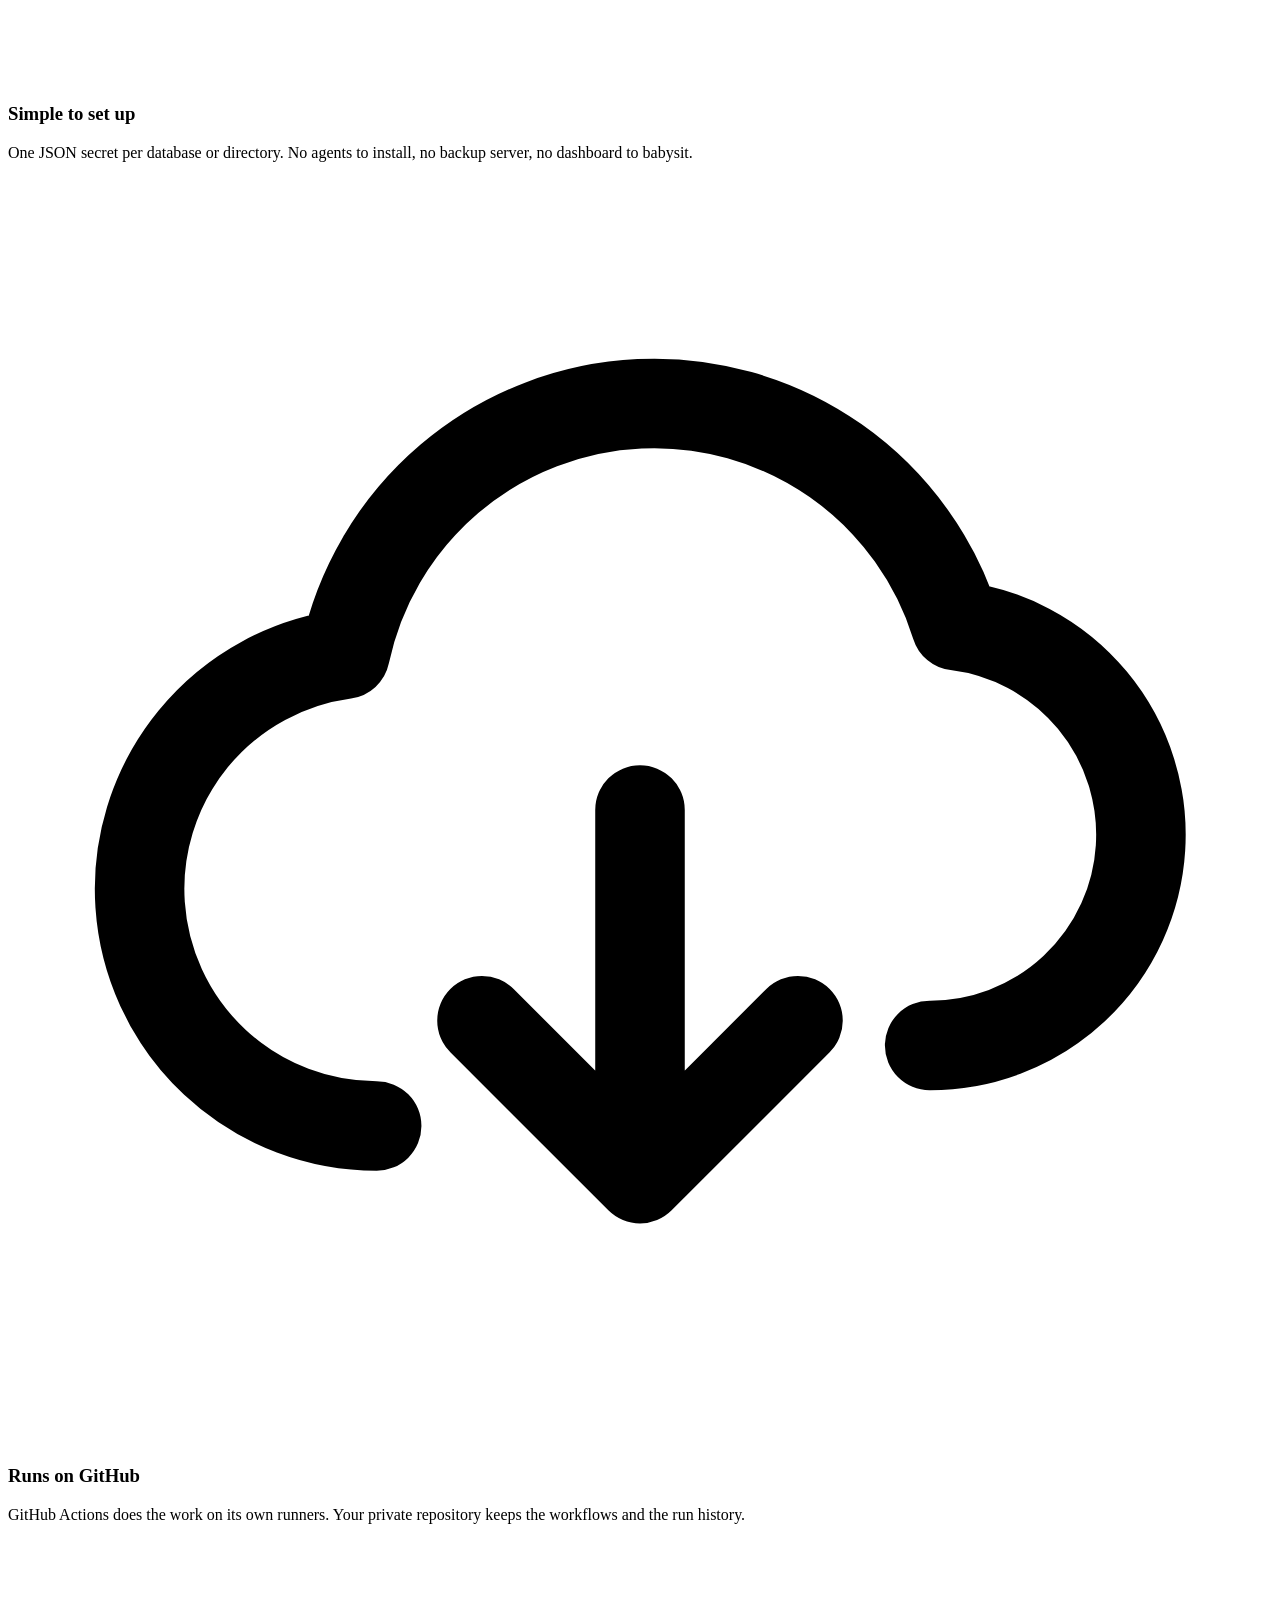
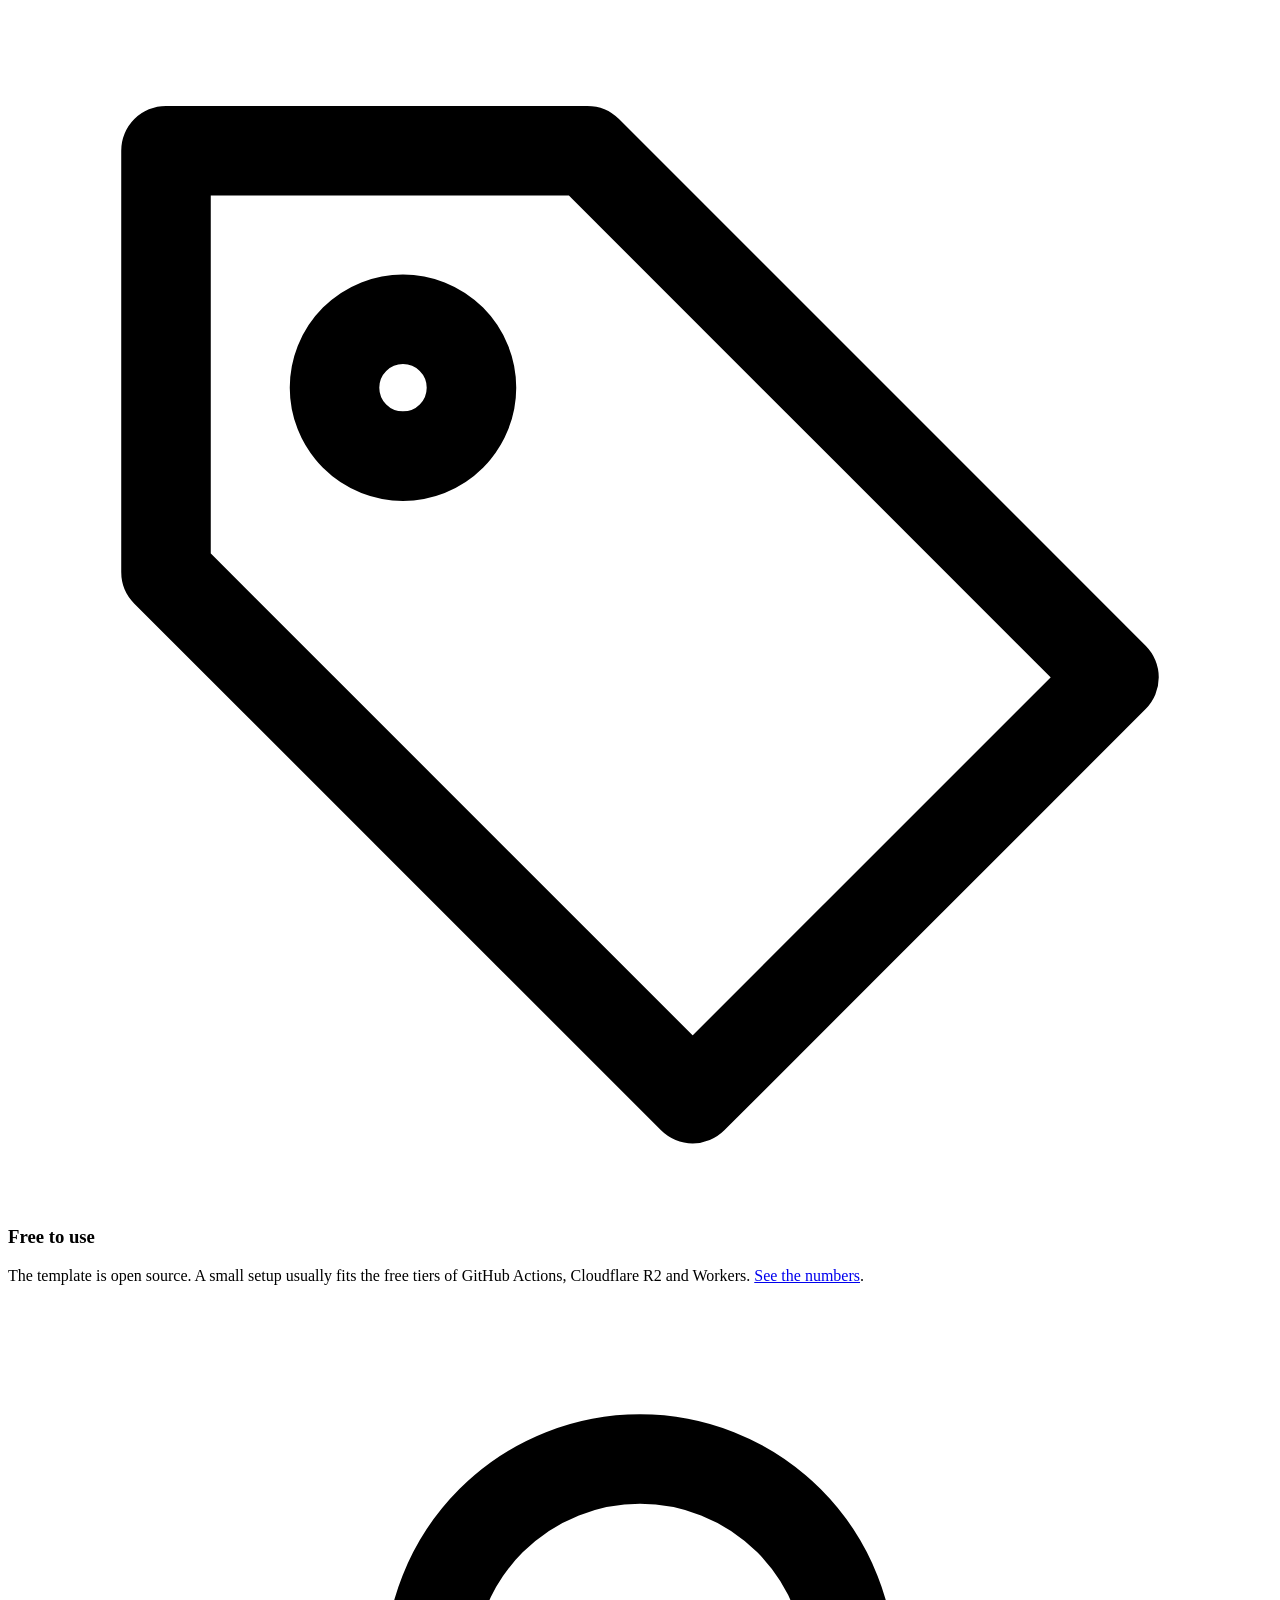
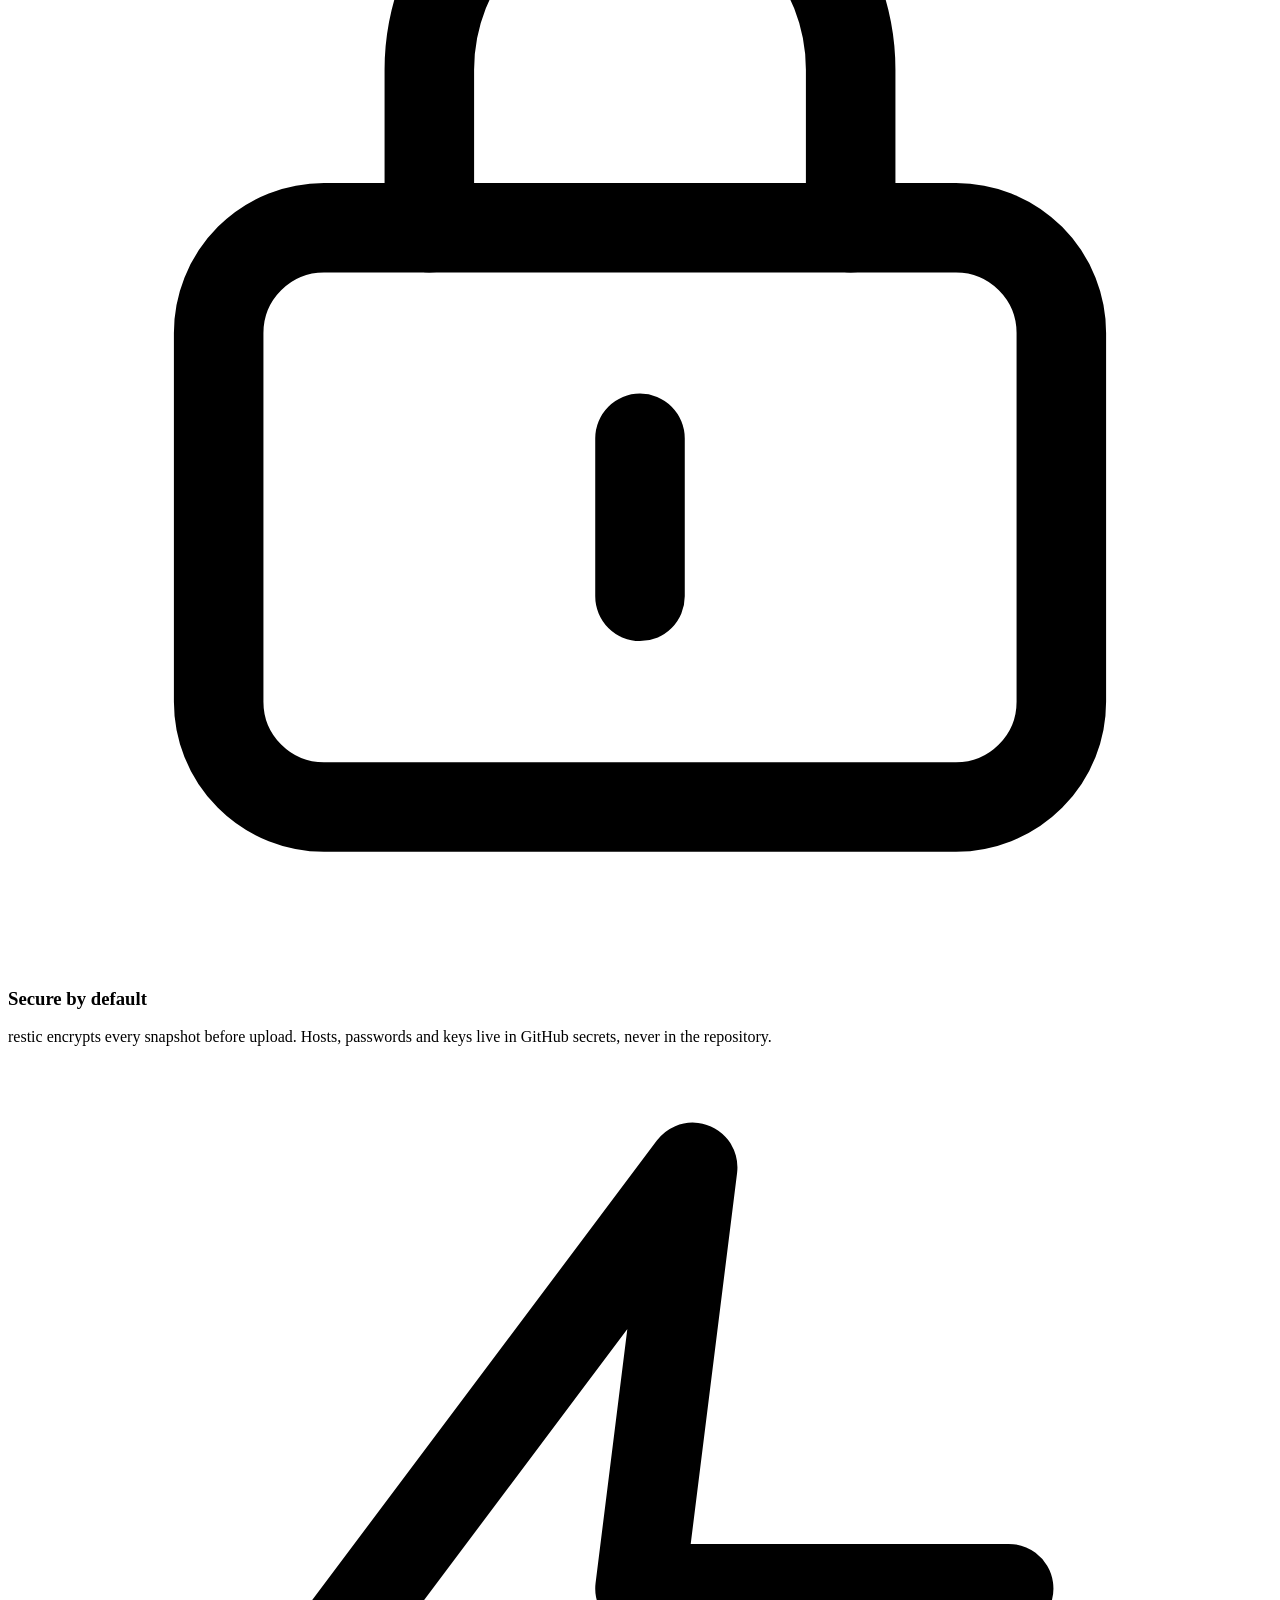
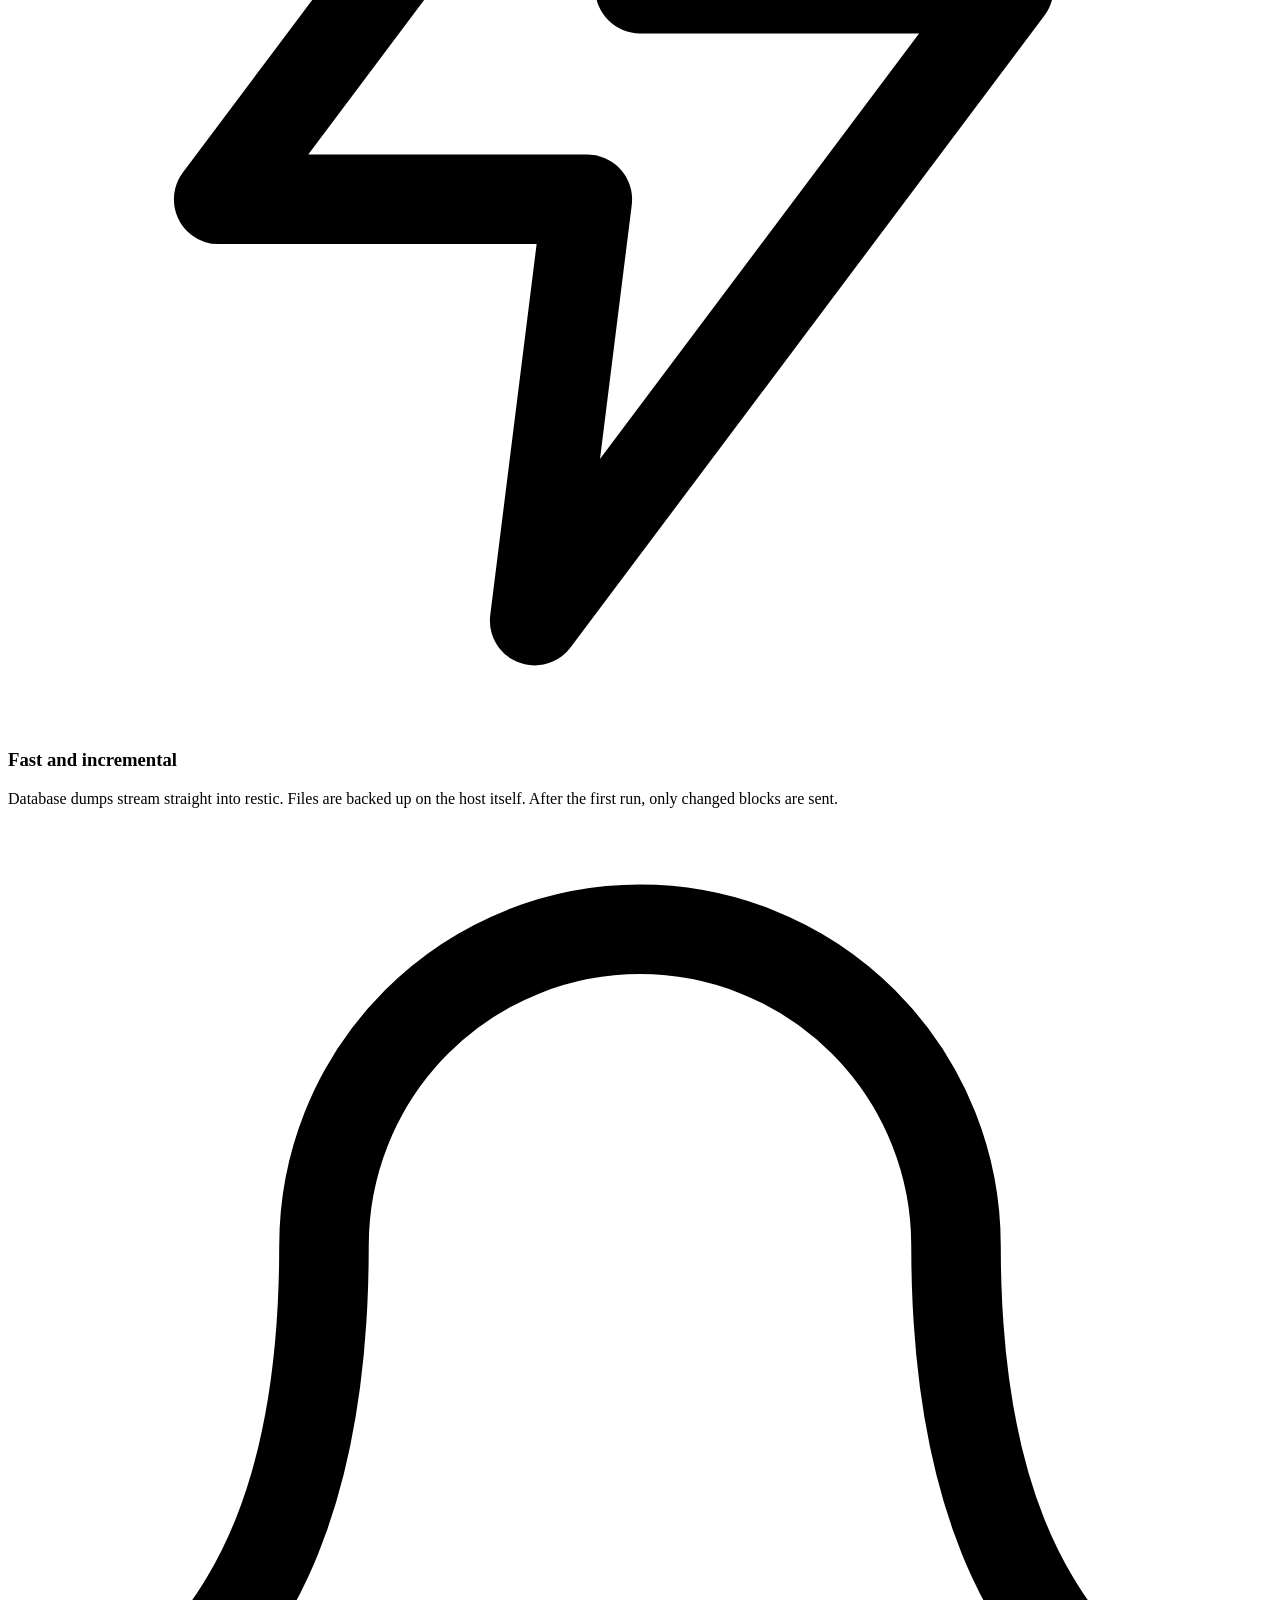
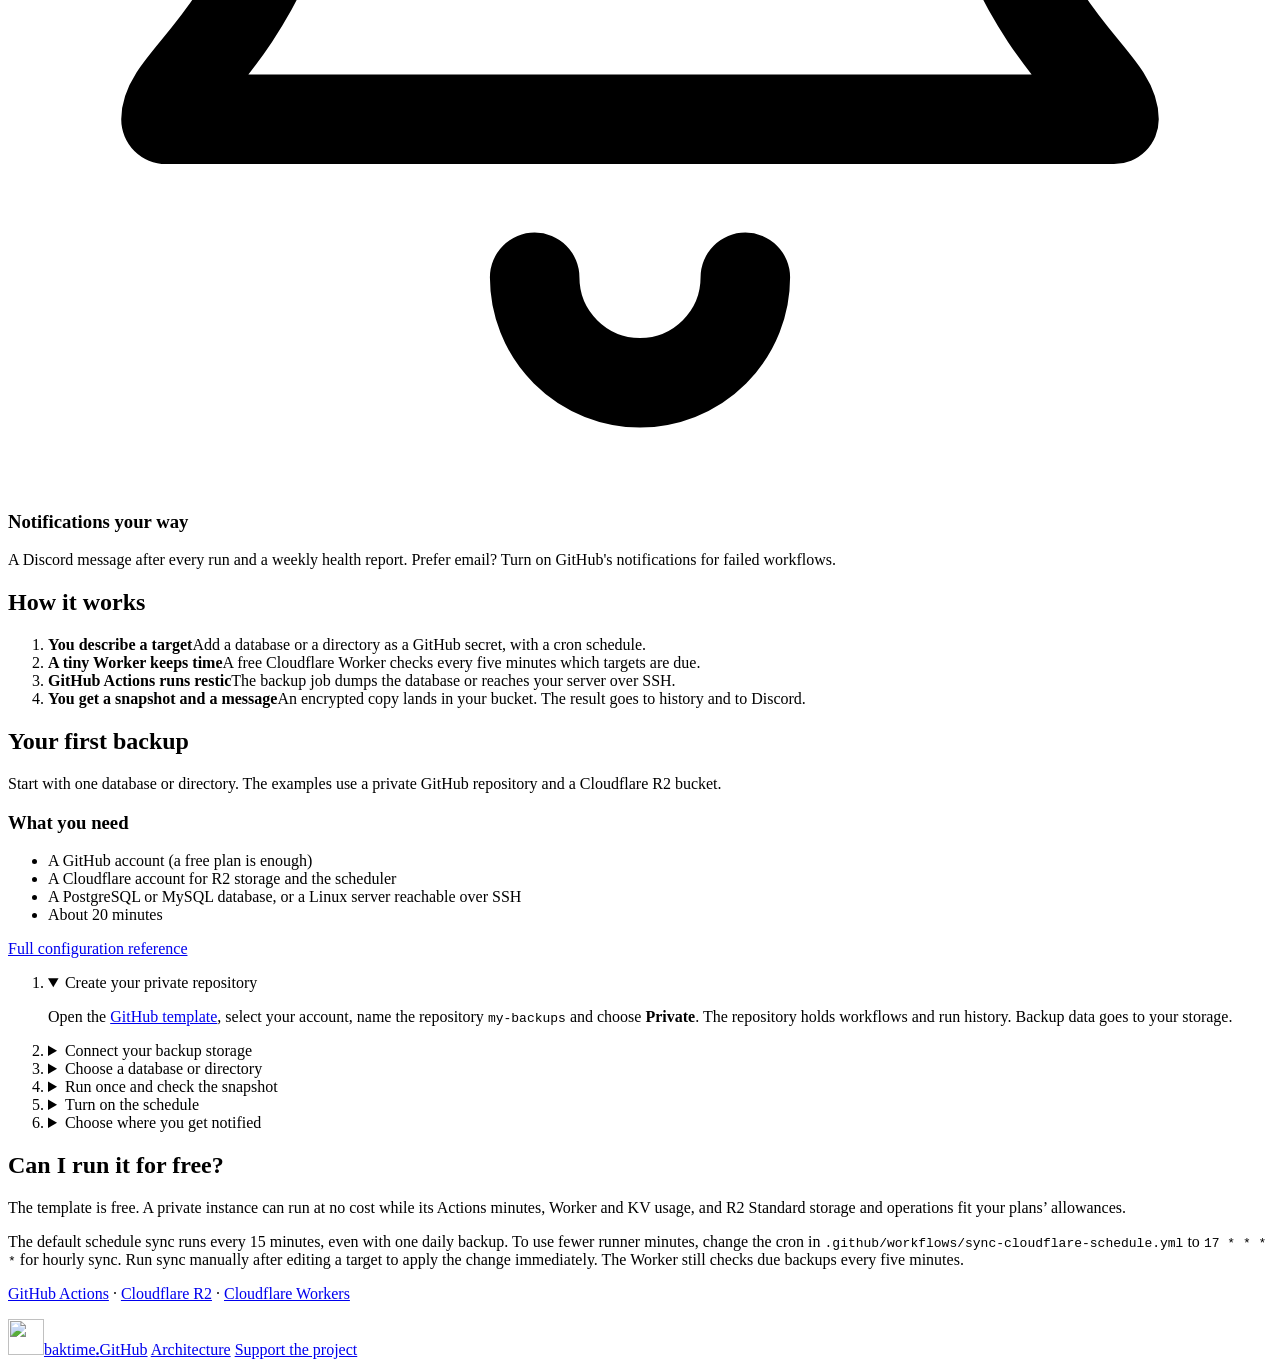
==== commit e2b6a2dc: "Explain why and how baktime works, and strengthen SEO - Replace the three feature cards with six ben" ====
--- a/website/index.html
+++ b/website/index.html
@@ -40,6 +40,12 @@
       content="baktime and a mint-green archive box"
     />
     <meta name="twitter:card" content="summary_large_image" />
+    <meta name="twitter:title" content="baktime · Simple database and file backups with GitHub Actions" />
+    <meta name="twitter:description" content="Schedule encrypted PostgreSQL, MySQL and Linux file backups with GitHub Actions and restic. Create a private repository and follow a working configuration example." />
+    <meta property="og:image:width" content="1200" />
+    <meta property="og:image:height" content="630" />
+    <meta name="theme-color" content="#152f2c" />
+    <script type="application/ld+json">{"@context": "https://schema.org", "@type": "SoftwareApplication", "applicationCategory": "UtilitiesApplication", "operatingSystem": "GitHub Actions", "isAccessibleForFree": true, "offers": {"@type": "Offer", "price": "0", "priceCurrency": "USD"}, "codeRepository": "https://github.com/baktime/baktime", "image": "https://baktime.github.io/assets/baktime-social.jpg", "name": "baktime", "description": "Free, open source template for scheduled, encrypted PostgreSQL, MySQL and Linux file backups run by GitHub Actions and restic, with Discord notifications.", "inLanguage": "en", "url": "https://baktime.github.io/"}</script>
     <link rel="icon" href="/favicon.svg" type="image/svg+xml" />
     <script src="/language.js"></script>
     <link rel="stylesheet" href="/styles.css" />
@@ -54,7 +60,7 @@
           ></a
         >
         <nav class="links" aria-label="Main navigation">
-          <a href="#how">How it works</a><a href="#start">Setup guide</a
+          <a href="#why">Why baktime</a><a href="#how">How it works</a><a href="#start">Setup guide</a
           ><a href="#cost">Costs</a>
         </nav>
         <nav class="languages" aria-label="Language">
@@ -134,72 +140,50 @@
           ><span>Linux files over SSH</span>
         </div>
       </div>
-      <section id="how" class="block wrap">
+      <section id="why" class="block wrap">
+        <h2>Why baktime</h2>
+        <p class="section-lede">A backup you set up once and stop thinking about. No server, no subscription, no lock-in: your data goes to storage you own.</p>
+        <div class="features" id="features">
+          <article>
+            <svg class="icon" viewBox="0 0 24 24" fill="none" stroke="currentColor" stroke-width="1.7" stroke-linejoin="round" stroke-linecap="round" aria-hidden="true"><path d="M4 12.5 9 17.5 20 6.5"/></svg>
+            <h3>Simple to set up</h3>
+            <p>One JSON secret per database or directory. No agents to install, no backup server, no dashboard to babysit.</p>
+          </article>
+          <article>
+            <svg class="icon" viewBox="0 0 24 24" fill="none" stroke="currentColor" stroke-width="1.7" stroke-linejoin="round" stroke-linecap="round" aria-hidden="true"><path d="M7 18a4.5 4.5 0 0 1-.6-8.96A6 6 0 0 1 18 8.5a4 4 0 0 1-.5 7.97 M12 12v7 M9 16l3 3 3-3"/></svg>
+            <h3>Runs on GitHub</h3>
+            <p>GitHub Actions does the work on its own runners. Your private repository keeps the workflows and the run history.</p>
+          </article>
+          <article>
+            <svg class="icon" viewBox="0 0 24 24" fill="none" stroke="currentColor" stroke-width="1.7" stroke-linejoin="round" stroke-linecap="round" aria-hidden="true"><path d="M3 12V4h8l10 10-8 8z"/><circle cx="7.5" cy="8.5" r="1.3"/></svg>
+            <h3>Free to use</h3>
+            <p>The template is open source. A small setup usually fits the free tiers of GitHub Actions, Cloudflare R2 and Workers. <a href="#cost">See the numbers</a>.</p>
+          </article>
+          <article>
+            <svg class="icon" viewBox="0 0 24 24" fill="none" stroke="currentColor" stroke-width="1.7" stroke-linejoin="round" stroke-linecap="round" aria-hidden="true"><rect x="4" y="10" width="16" height="11" rx="2"/><path d="M8 10V7a4 4 0 0 1 8 0v3 M12 14v3"/></svg>
+            <h3>Secure by default</h3>
+            <p>restic encrypts every snapshot before upload. Hosts, passwords and keys live in GitHub secrets, never in the repository.</p>
+          </article>
+          <article>
+            <svg class="icon" viewBox="0 0 24 24" fill="none" stroke="currentColor" stroke-width="1.7" stroke-linejoin="round" stroke-linecap="round" aria-hidden="true"><path d="M13 2 4 14h7l-1 8 9-12h-7z"/></svg>
+            <h3>Fast and incremental</h3>
+            <p>Database dumps stream straight into restic. Files are backed up on the host itself. After the first run, only changed blocks are sent.</p>
+          </article>
+          <article>
+            <svg class="icon" viewBox="0 0 24 24" fill="none" stroke="currentColor" stroke-width="1.7" stroke-linejoin="round" stroke-linecap="round" aria-hidden="true"><path d="M18 8a6 6 0 0 0-12 0c0 7-3 8-3 9h18c0-1-3-2-3-9z M10 20a2 2 0 0 0 4 0"/></svg>
+            <h3>Notifications your way</h3>
+            <p>A Discord message after every run and a weekly health report. Prefer email? Turn on GitHub's notifications for failed workflows.</p>
+          </article>
+        </div>
+      </section>
+      <section id="how" class="block wrap flow-block">
         <h2>How it works</h2>
-        <div class="features" id="features">
-          <article>
-            <svg
-              class="icon"
-              viewBox="0 0 24 24"
-              fill="none"
-              stroke="currentColor"
-              stroke-width="1.7"
-              stroke-linejoin="round"
-              stroke-linecap="round"
-              aria-hidden="true"
-            >
-              <rect x="4" y="10" width="16" height="11" rx="2" />
-              <path d="M8 10V7a4 4 0 0 1 8 0v3 M12 14v3" />
-            </svg>
-            <h3>Encrypted before upload</h3>
-            <p>
-              restic encrypts each snapshot before it reaches your storage. The
-              password stays in your GitHub secrets. Keep a second copy in your
-              password manager for restores.
-            </p>
-          </article>
-          <article>
-            <svg
-              class="icon"
-              viewBox="0 0 24 24"
-              fill="none"
-              stroke="currentColor"
-              stroke-width="1.7"
-              stroke-linejoin="round"
-              stroke-linecap="round"
-              aria-hidden="true"
-            >
-              <path d="m12 2 10 5-10 5L2 7z M2 12l10 5 10-5 M2 17l10 5 10-5" />
-            </svg>
-            <h3>Less data to transfer</h3>
-            <p>
-              GitHub Actions streams database dumps into restic. For files,
-              restic runs on your Linux host over SSH. It reuses blocks already
-              in storage, so later backups only upload new data.
-            </p>
-          </article>
-          <article>
-            <svg
-              class="icon"
-              viewBox="0 0 24 24"
-              fill="none"
-              stroke="currentColor"
-              stroke-width="1.7"
-              stroke-linejoin="round"
-              stroke-linecap="round"
-              aria-hidden="true"
-            >
-              <path
-                d="M18 8a6 6 0 0 0-12 0c0 7-3 8-3 9h18c0-1-3-2-3-9z M10 20a2 2 0 0 0 4 0"
-              />
-            </svg>
-            <h3>A message after the run</h3>
-            <p>
-              Send backup results and a weekly report to Discord. Prefer email?
-              GitHub Actions can email you the outcome of workflows you trigger.
-            </p>
-          </article>
-        </div>
+        <ol class="flow">
+          <li><strong>You describe a target</strong><span>Add a database or a directory as a GitHub secret, with a cron schedule.</span></li>
+          <li><strong>A tiny Worker keeps time</strong><span>A free Cloudflare Worker checks every five minutes which targets are due.</span></li>
+          <li><strong>GitHub Actions runs restic</strong><span>The backup job dumps the database or reaches your server over SSH.</span></li>
+          <li><strong>You get a snapshot and a message</strong><span>An encrypted copy lands in your bucket. The result goes to history and to Discord.</span></li>
+        </ol>
       </section>
       <section id="start" class="guide block">
         <div class="guide-grid wrap">
@@ -209,6 +193,8 @@
               Start with one database or directory. The examples use a private
               GitHub repository and a Cloudflare R2 bucket.
             </p>
+            <h3 class="need-h">What you need</h3>
+            <ul class="need"><li>A GitHub account (a free plan is enough)</li><li>A Cloudflare account for R2 storage and the scheduler</li><li>A PostgreSQL or MySQL database, or a Linux server reachable over SSH</li><li>About 20 minutes</li></ul>
             <a
               href="https://github.com/baktime/baktime/blob/main/docs/config-reference.md"
               >Full configuration reference</a
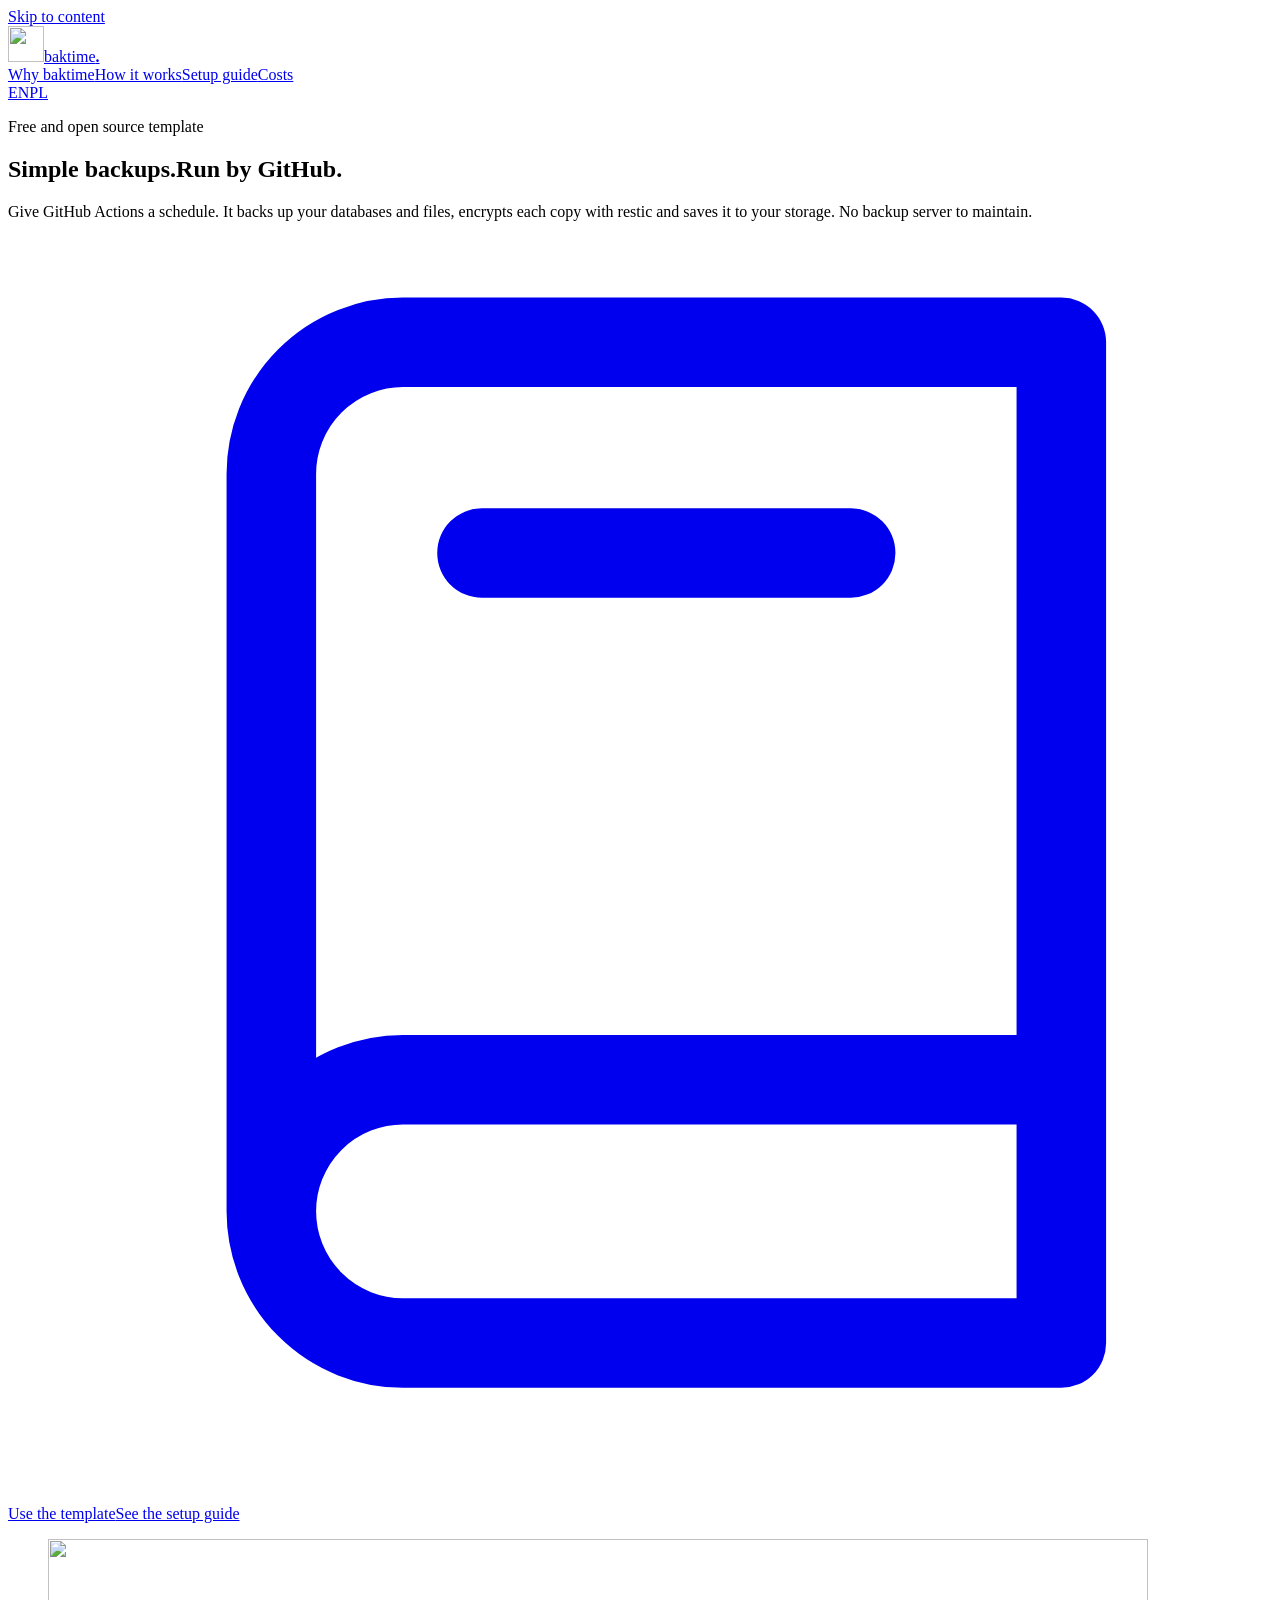
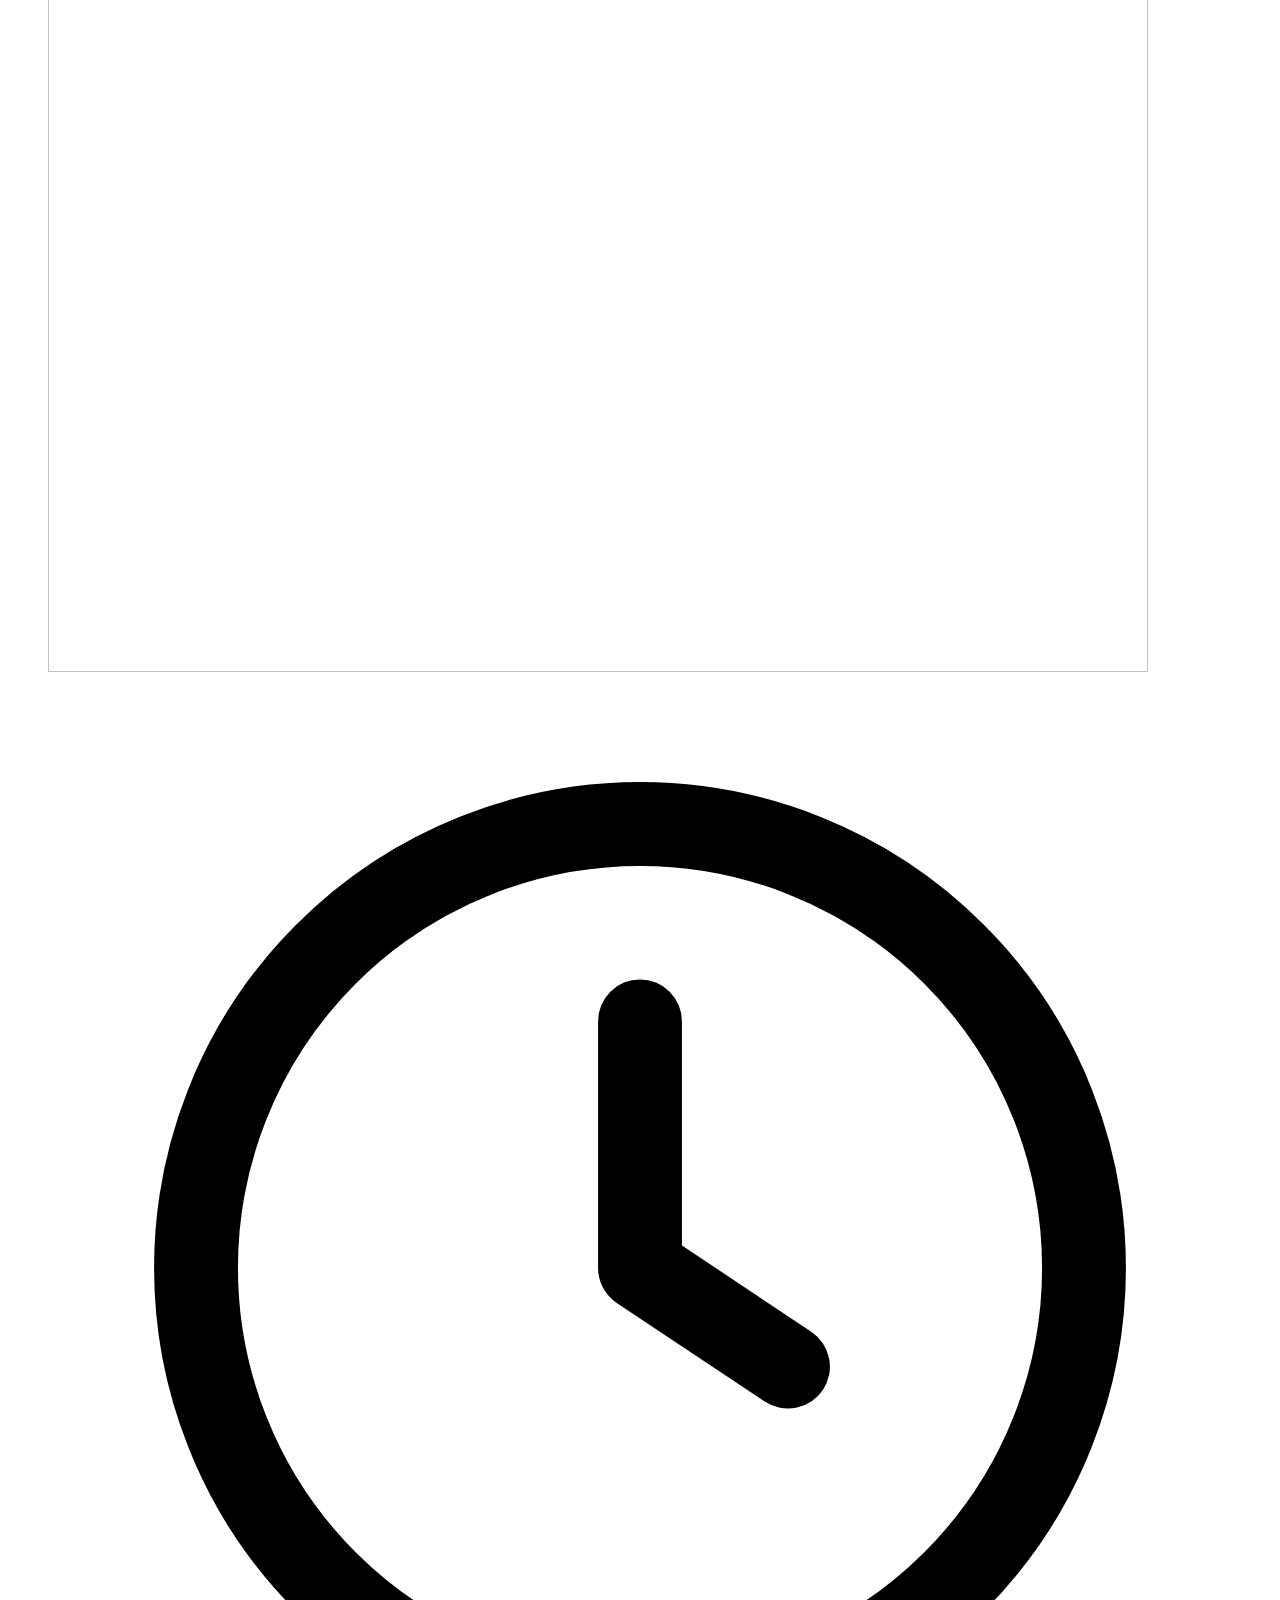
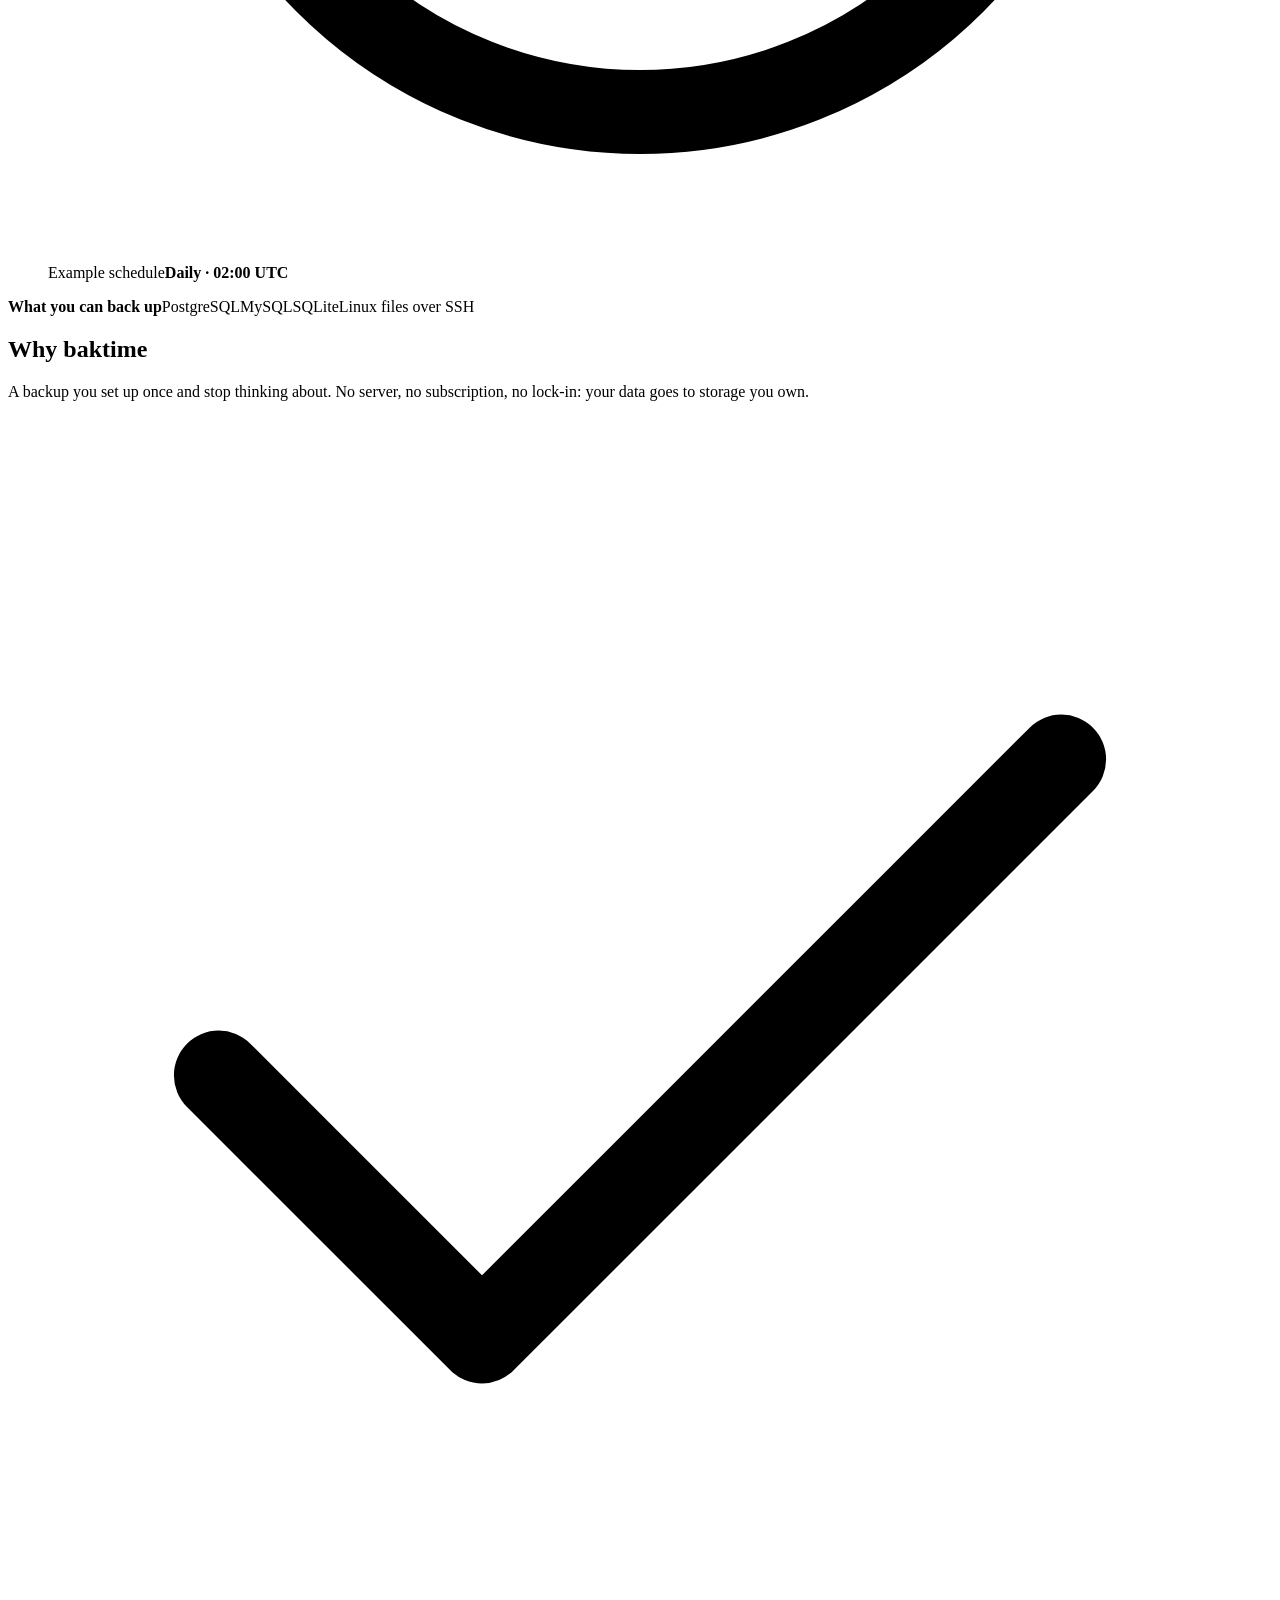
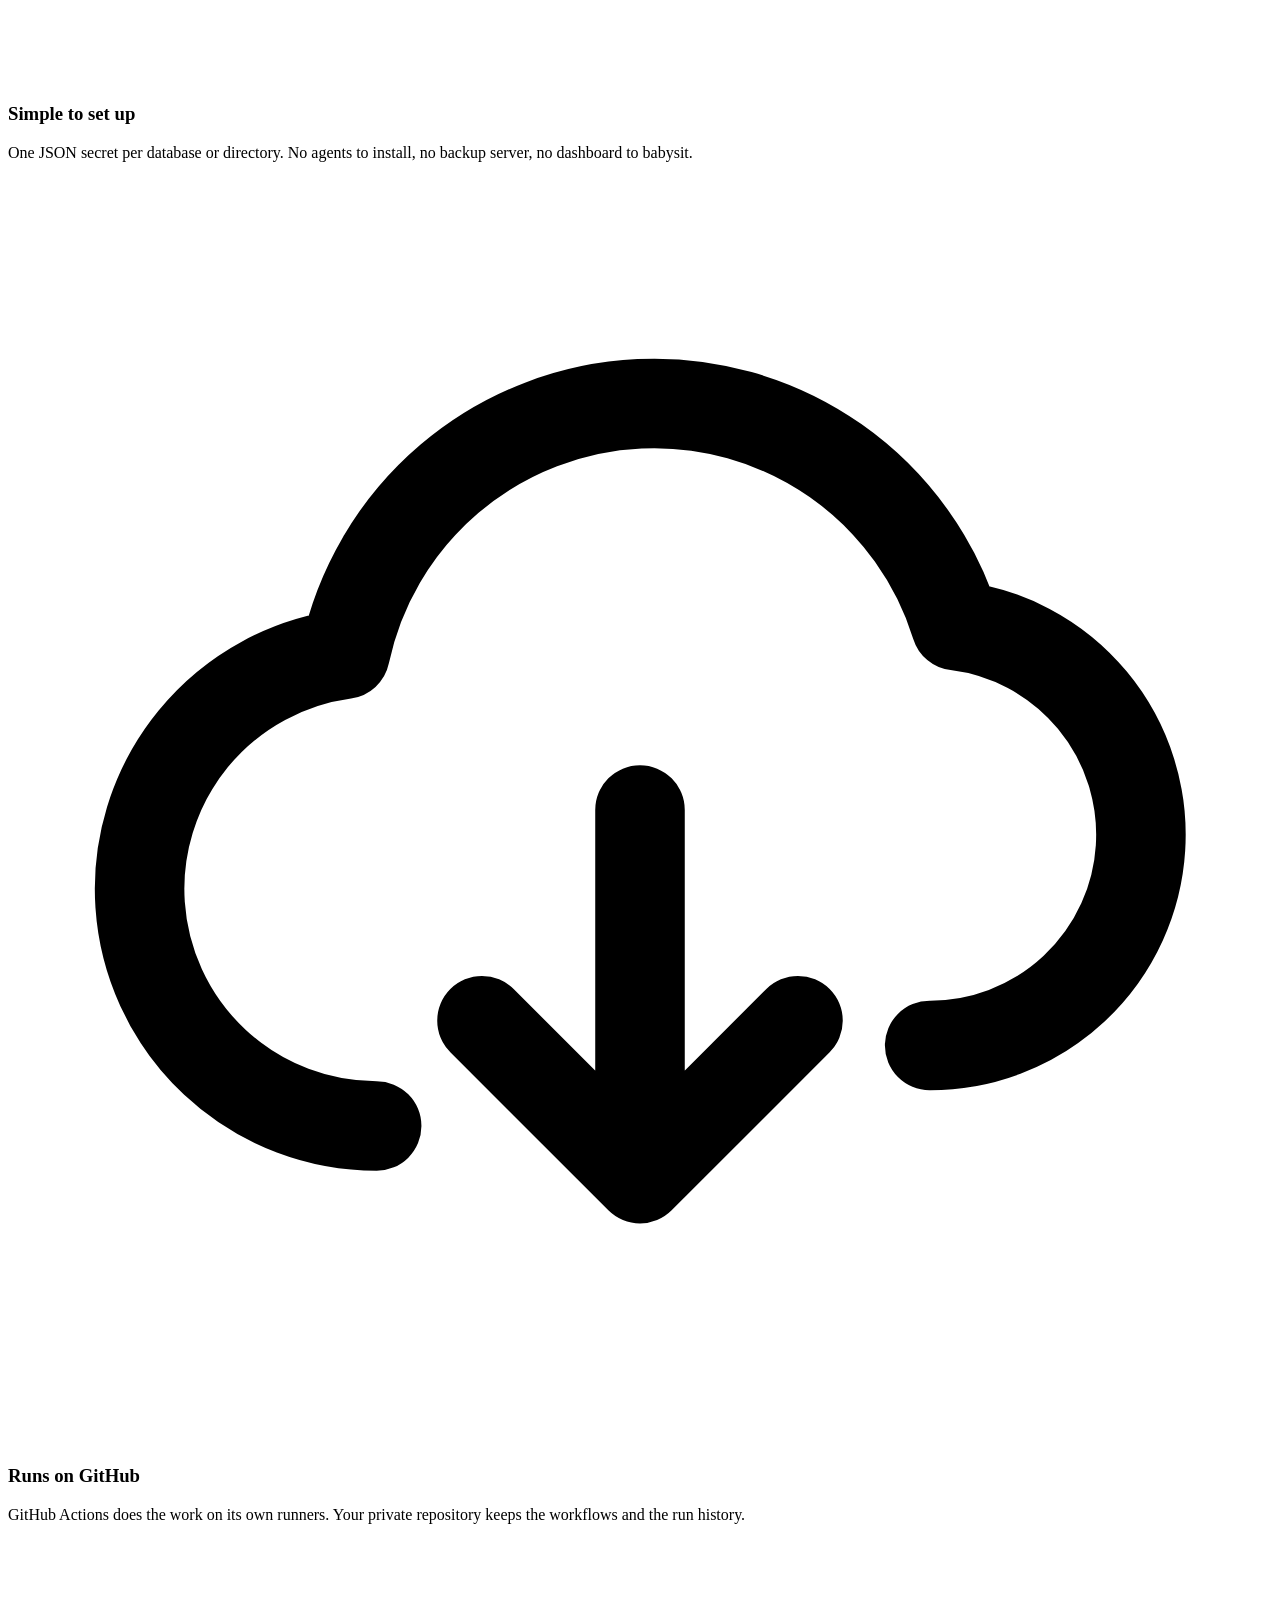
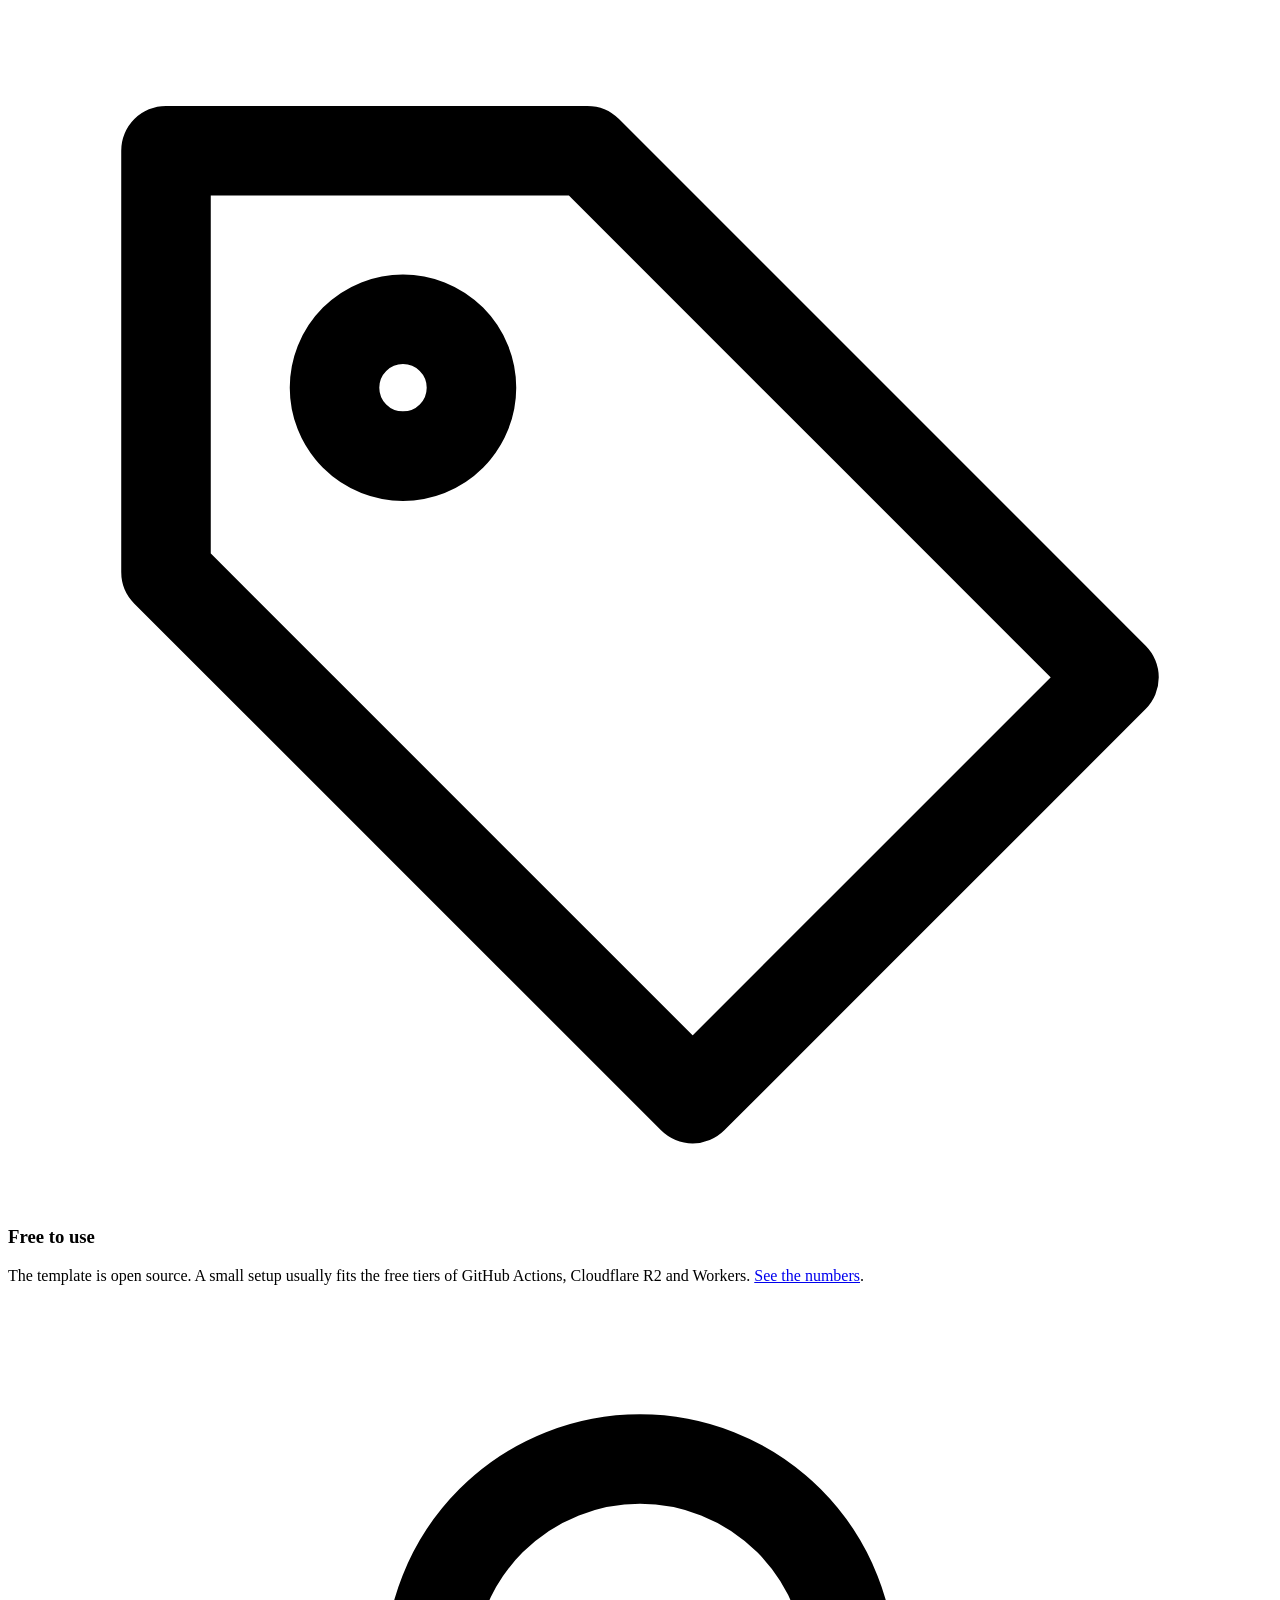
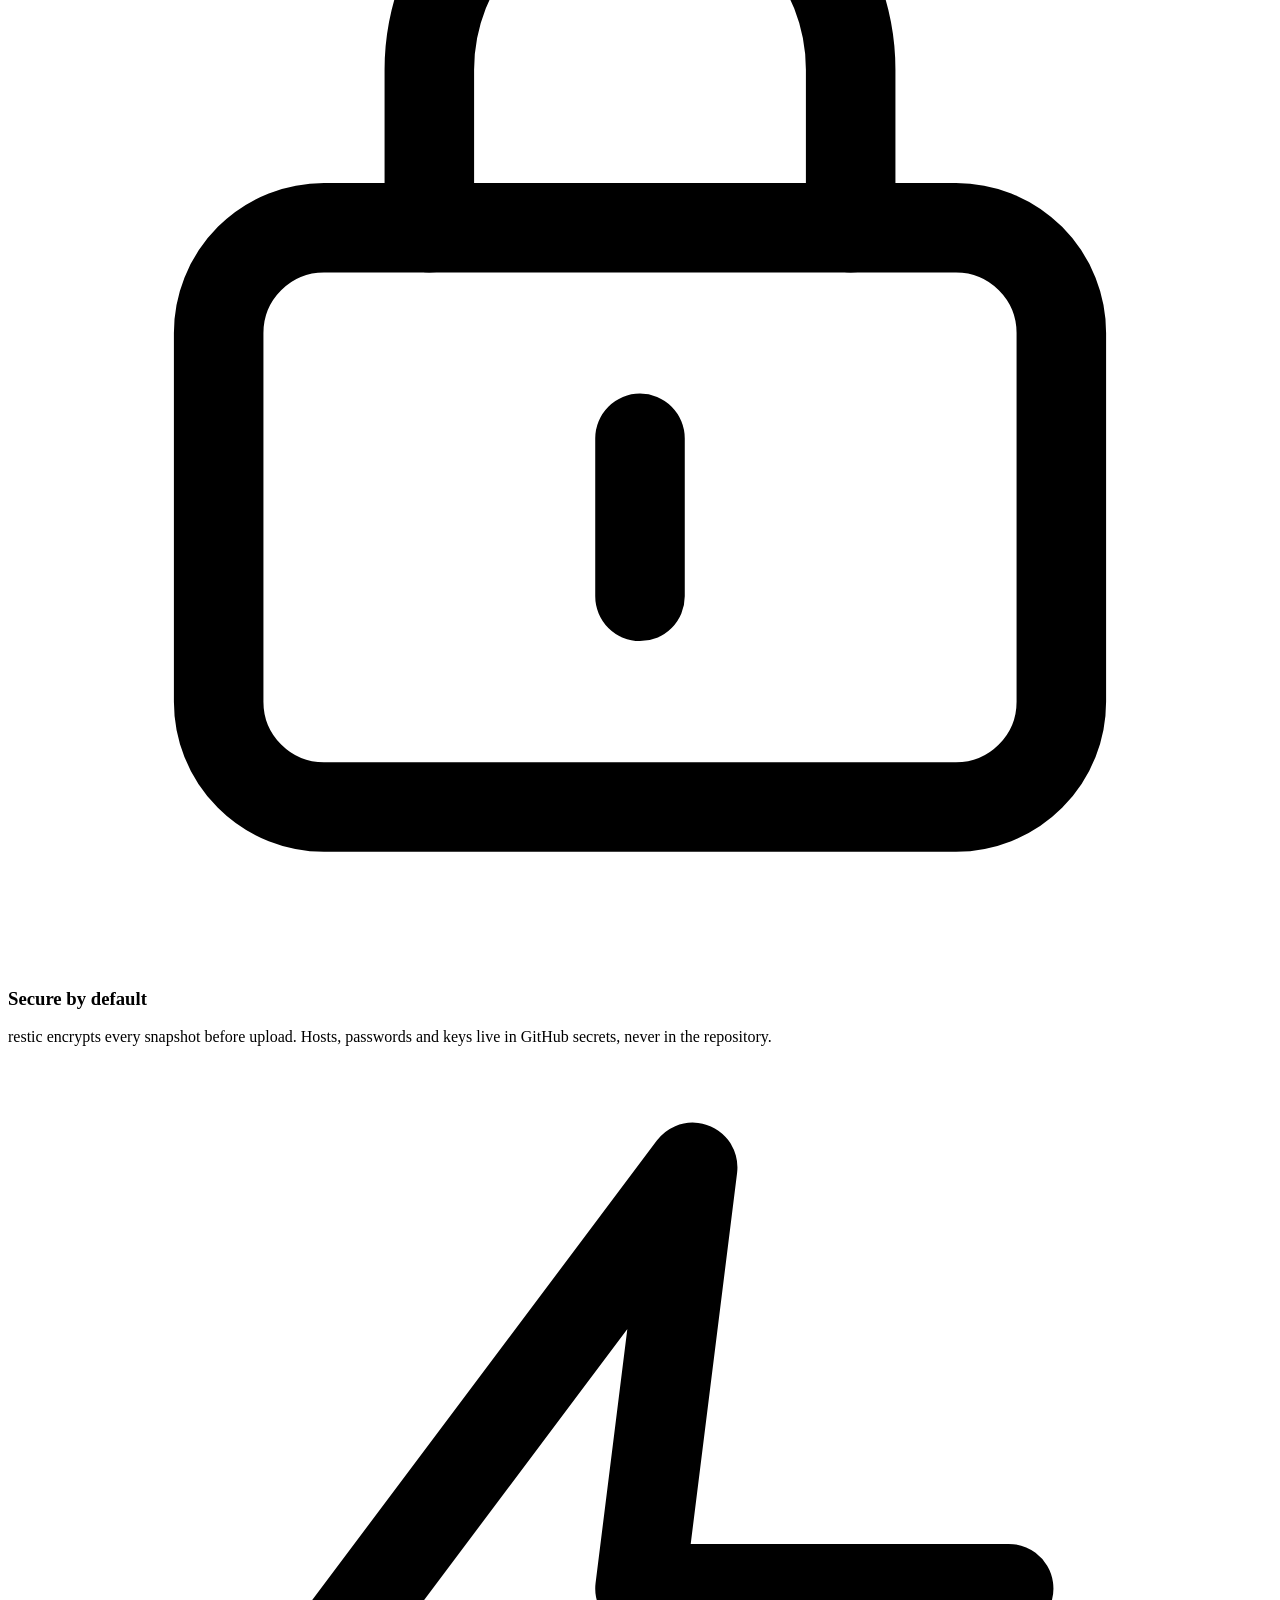
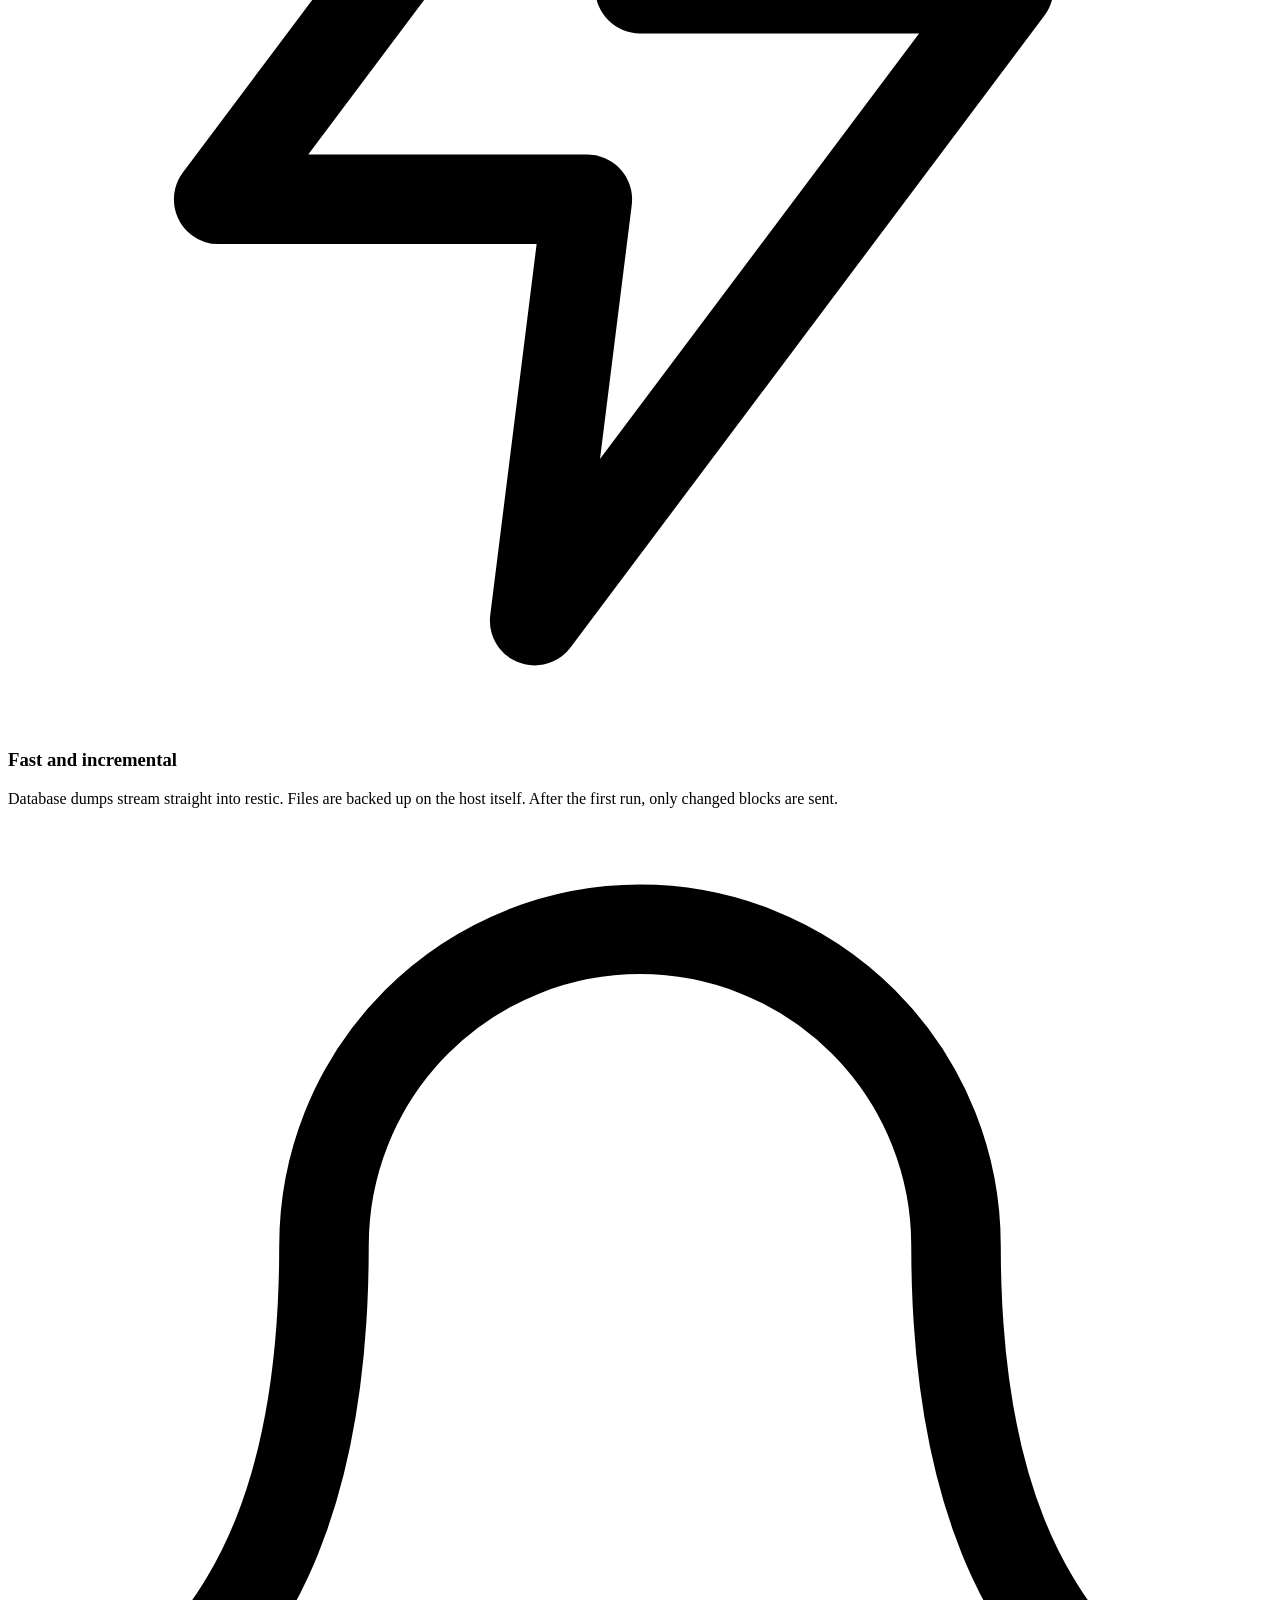
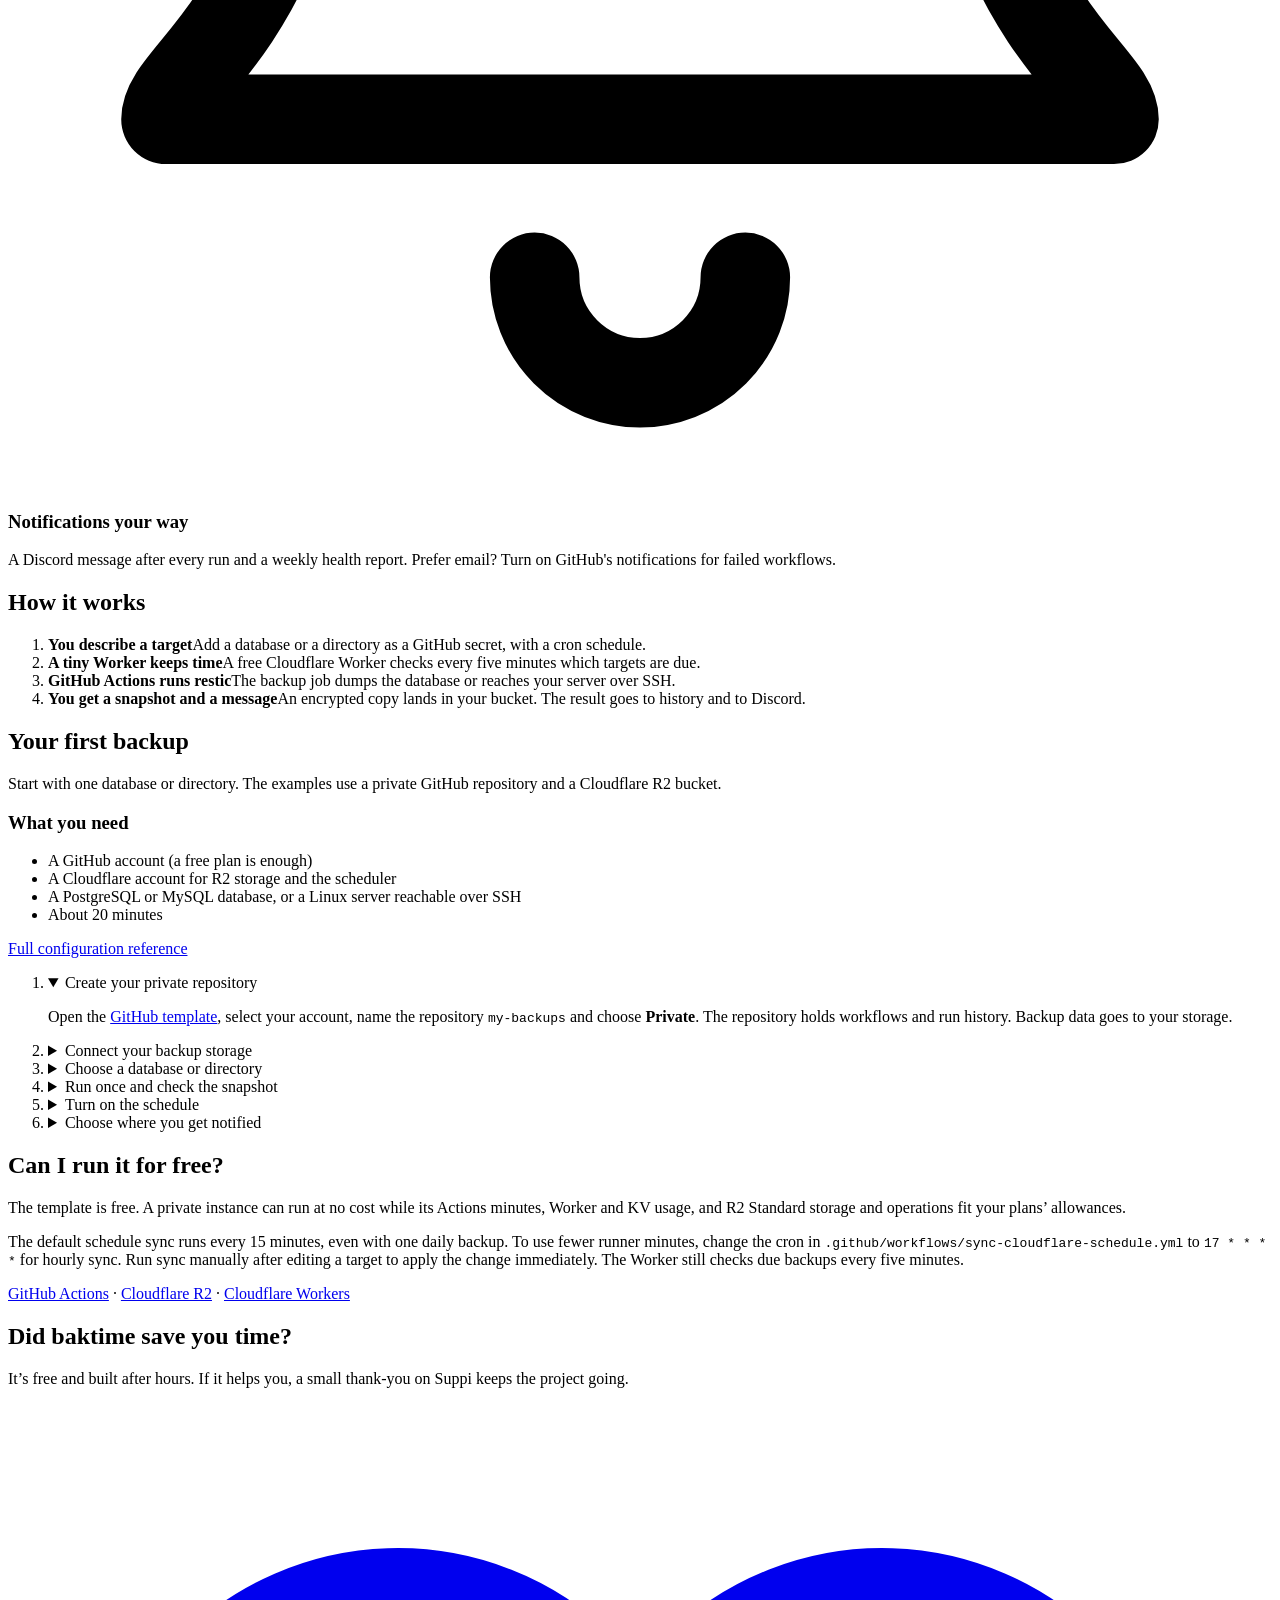
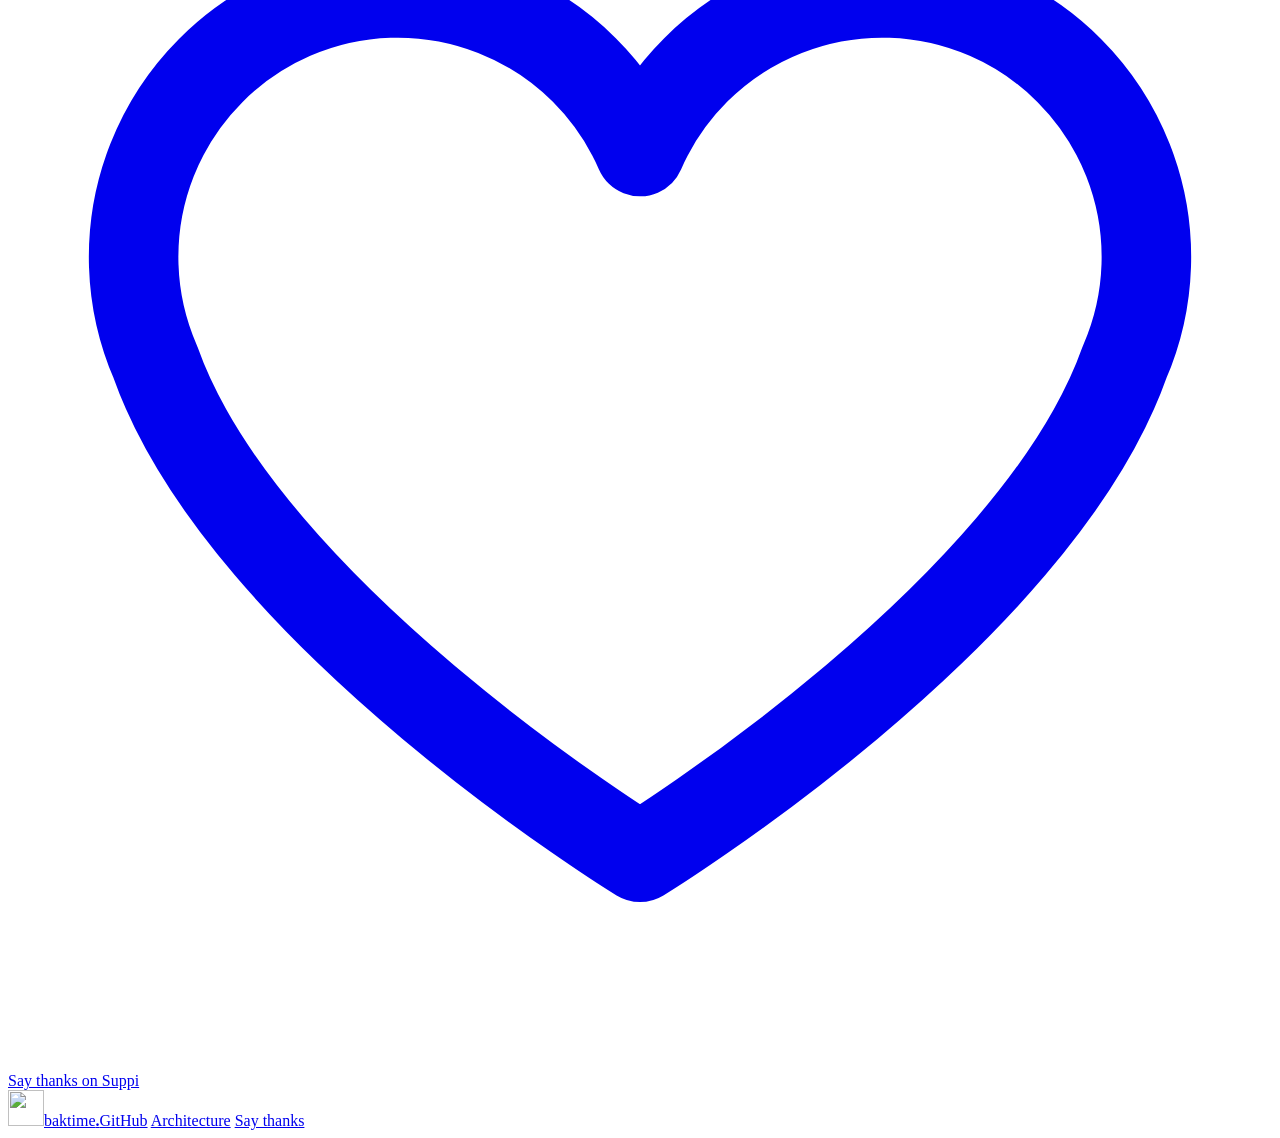
==== commit afbca6b8: "Add a Say thanks on Suppi section to the homepage Co-Authored-By: Claude Opus 5.5 <noreply@anthropic" ====
--- a/website/index.html
+++ b/website/index.html
@@ -435,6 +435,15 @@
           </p>
         </div>
       </section>
+      <section id="thanks" class="thanks">
+        <div class="wrap">
+          <div>
+            <h2>Did baktime save you time?</h2>
+            <p>It’s free and built after hours. If it helps you, a small thank-you on Suppi keeps the project going.</p>
+          </div>
+          <a class="button" href="https://suppi.pl/mleczakm"><svg class="icon" viewBox="0 0 24 24" fill="none" stroke="currentColor" stroke-width="1.7" stroke-linejoin="round" stroke-linecap="round" aria-hidden="true"><path d="M12 20s-7.5-4.6-9.2-9.4A4.8 4.8 0 0 1 12 6.6a4.8 4.8 0 0 1 9.2 4C19.5 15.4 12 20 12 20z"/></svg>Say thanks on Suppi</a>
+        </div>
+      </section>
     </main>
     <footer>
       <div class="wrap">
@@ -447,7 +456,7 @@
           href="https://github.com/baktime/baktime/blob/main/docs/architecture.md"
           >Architecture</a
         >
-        <a href="https://suppi.pl/mleczakm">Support the project</a>
+        <a href="https://suppi.pl/mleczakm">Say thanks</a>
       </div>
     </footer>
   </body>
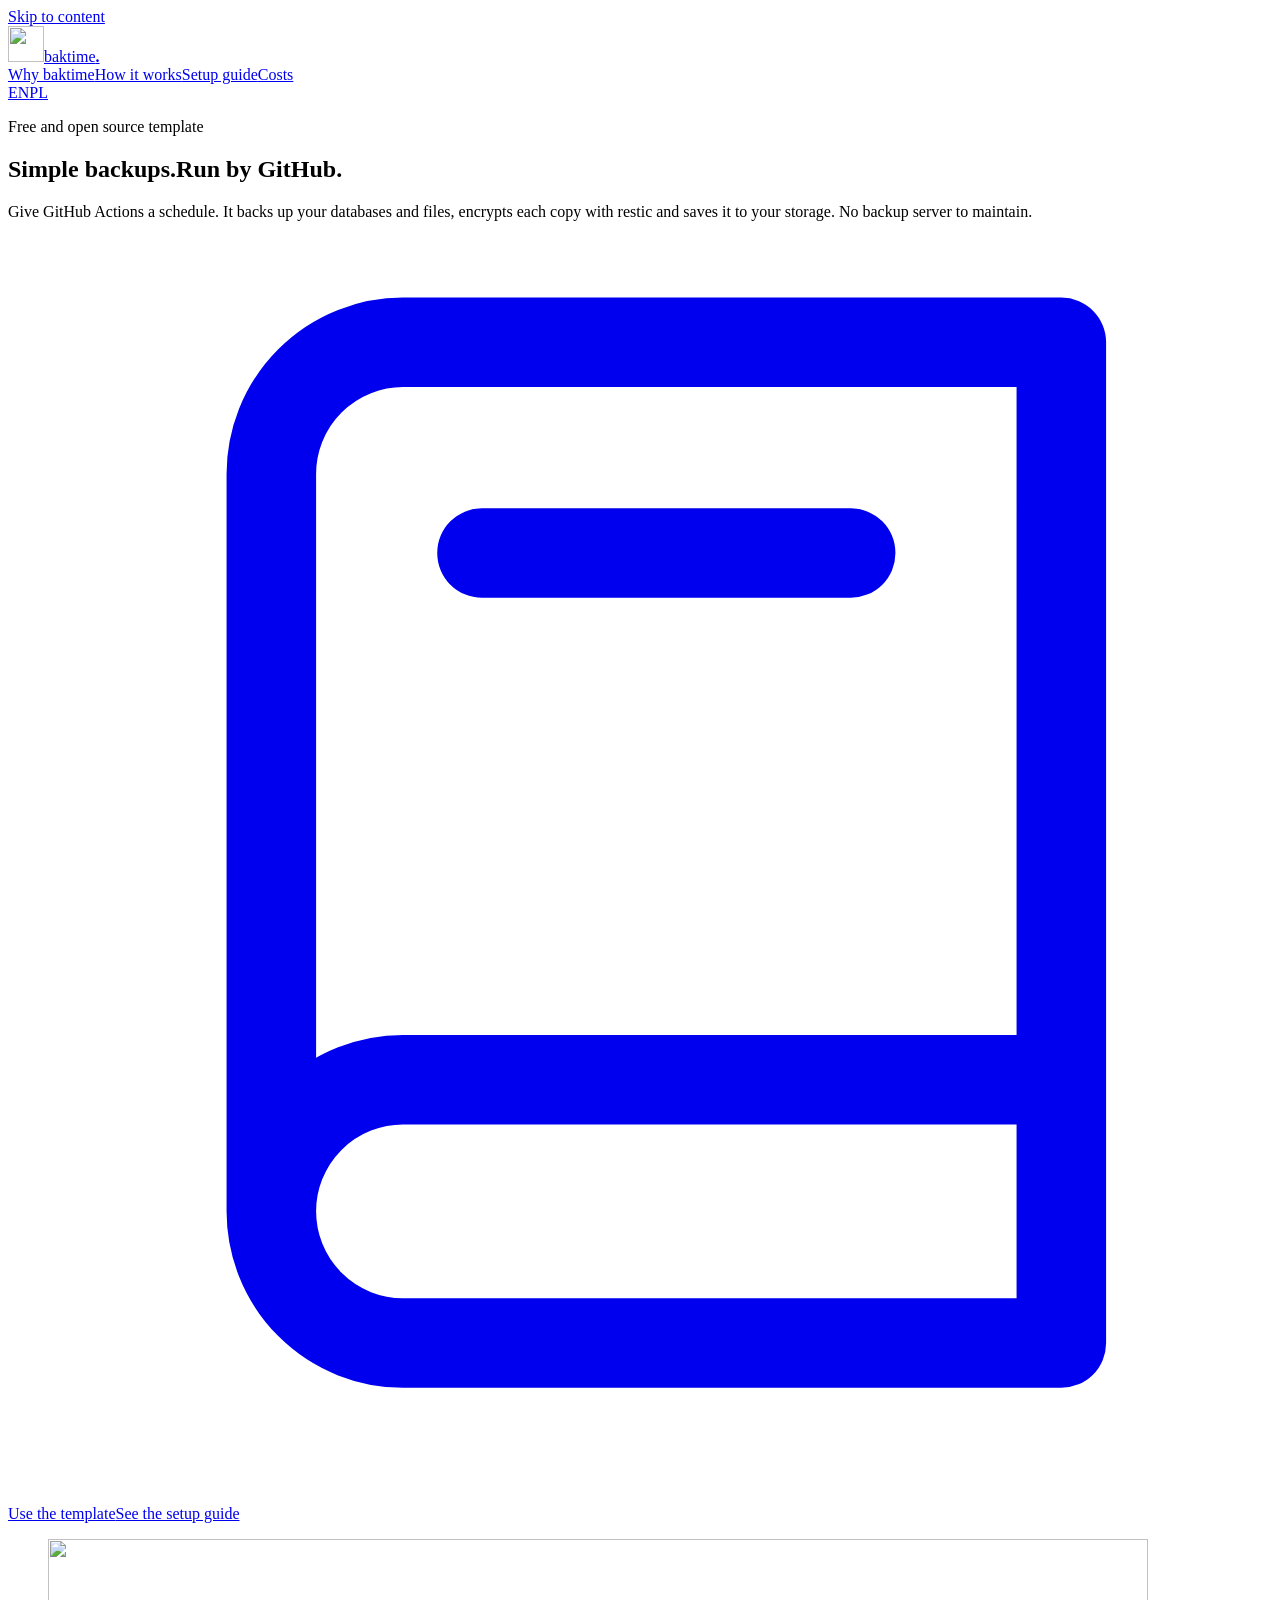
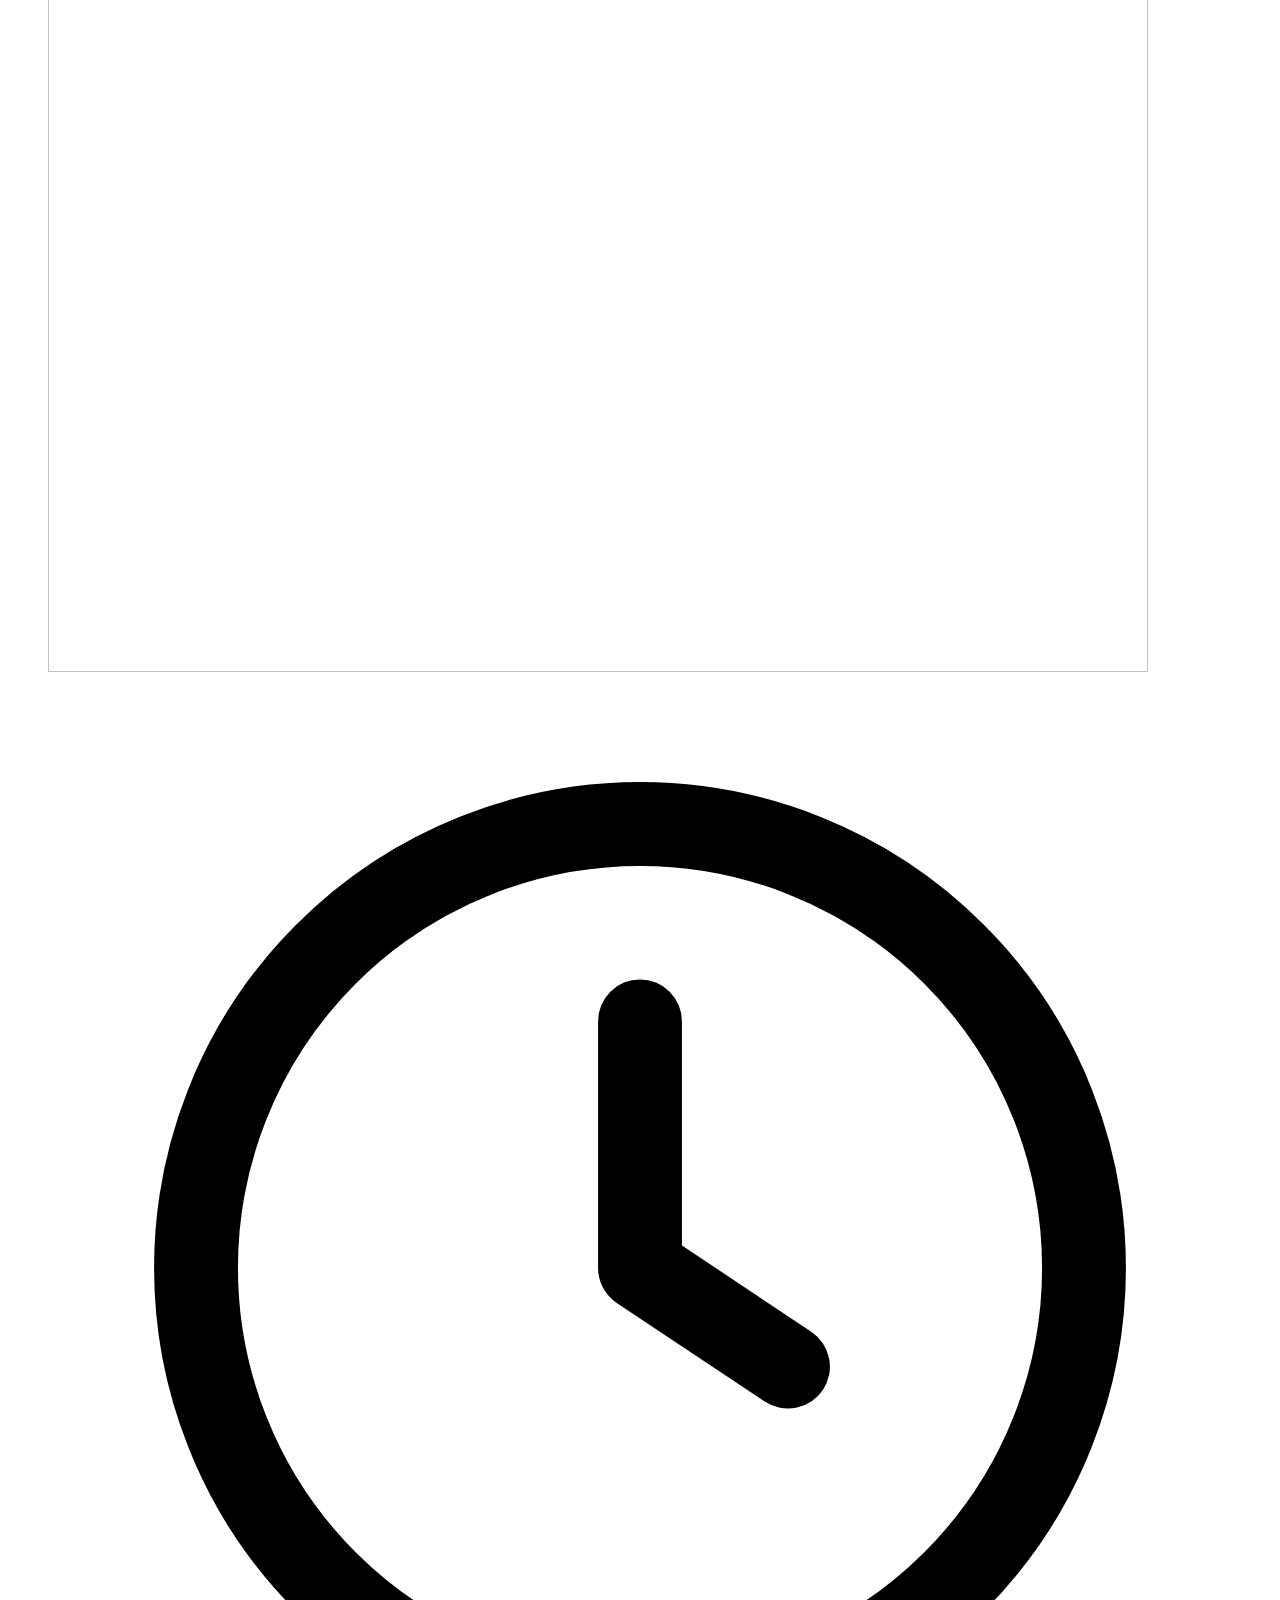
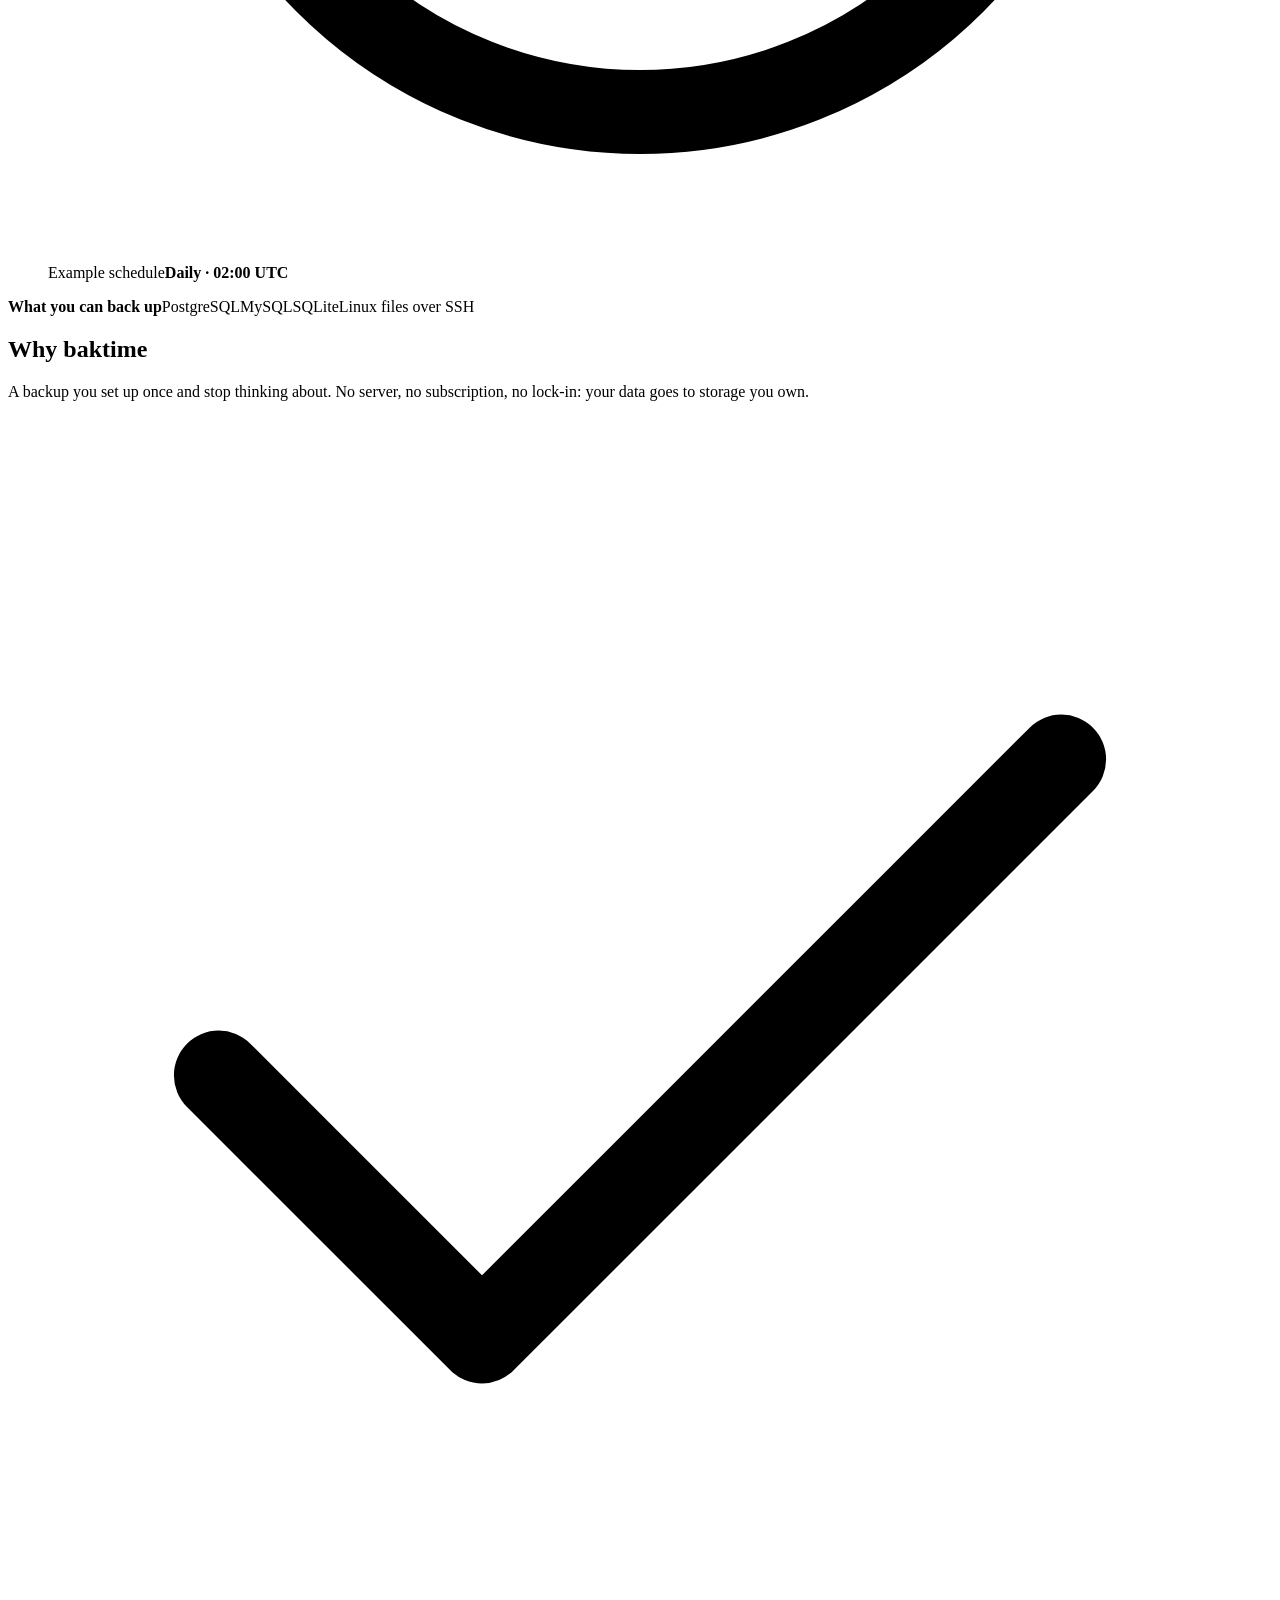
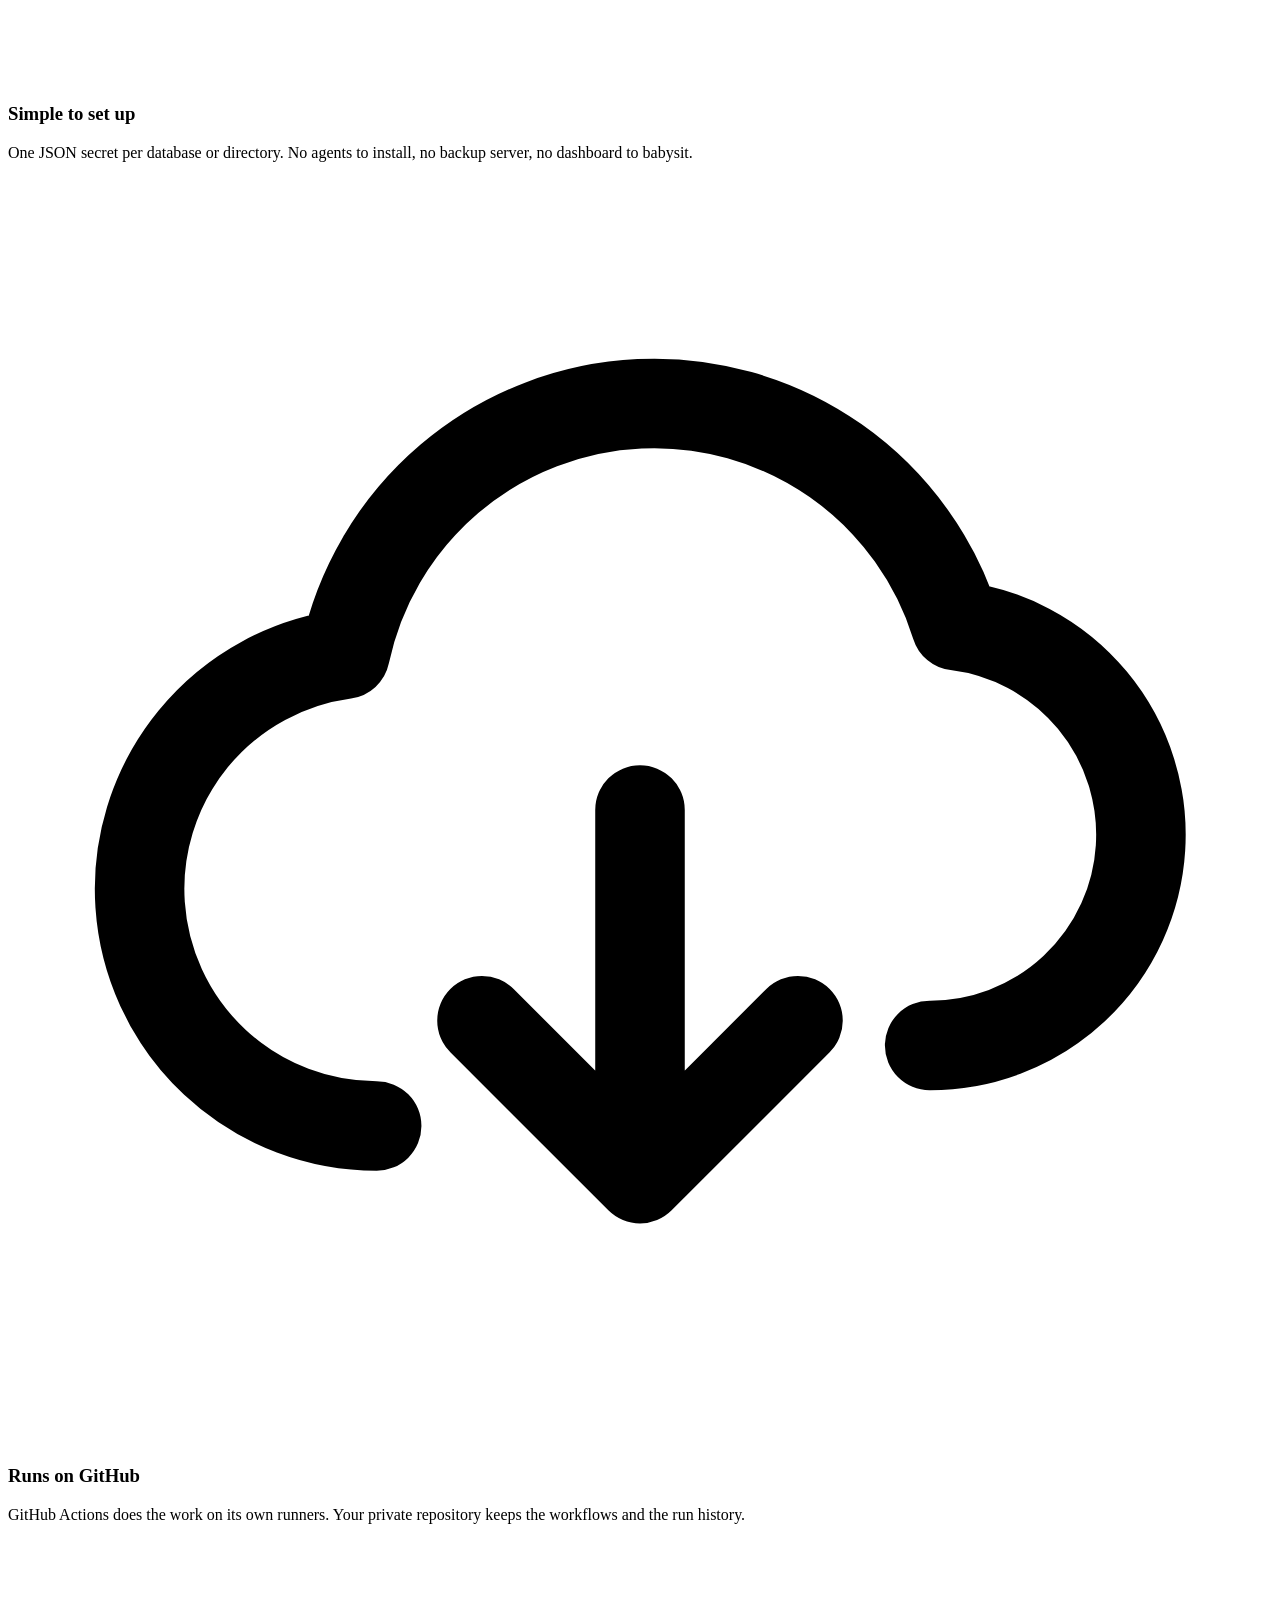
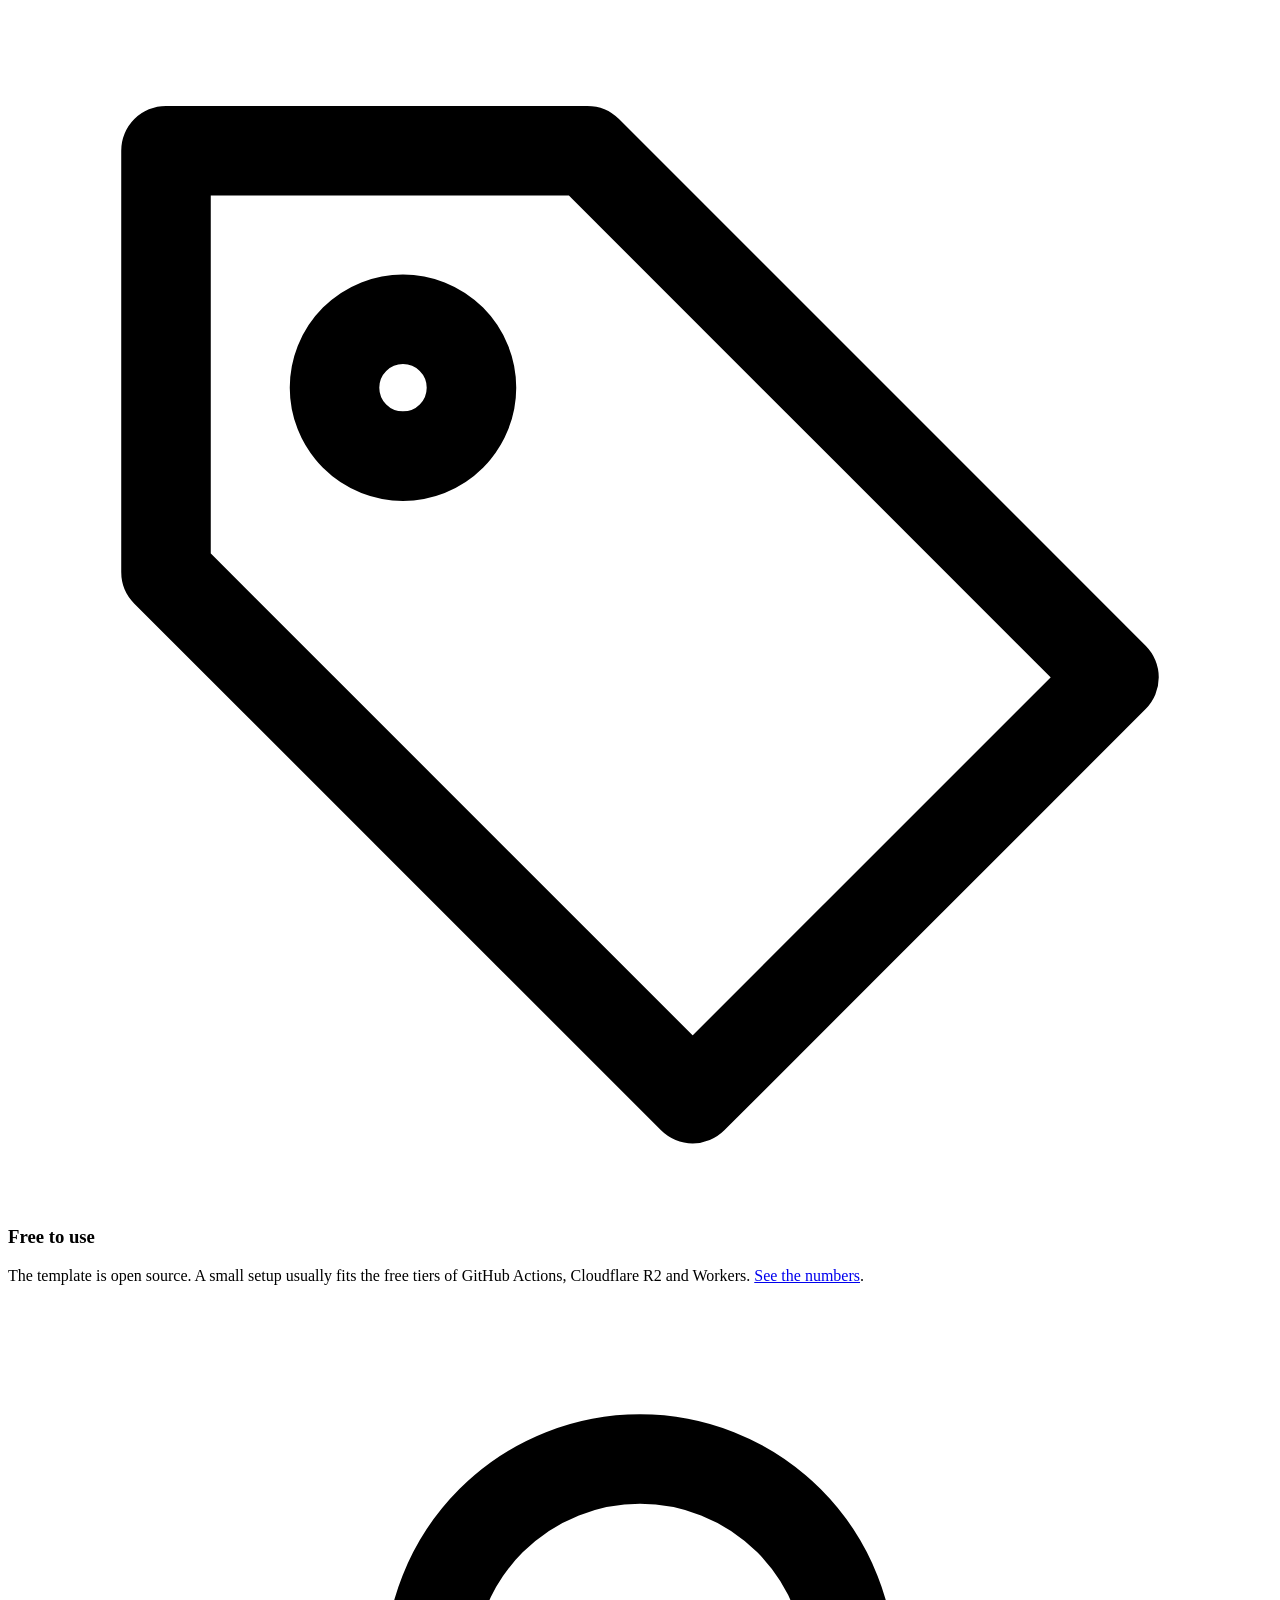
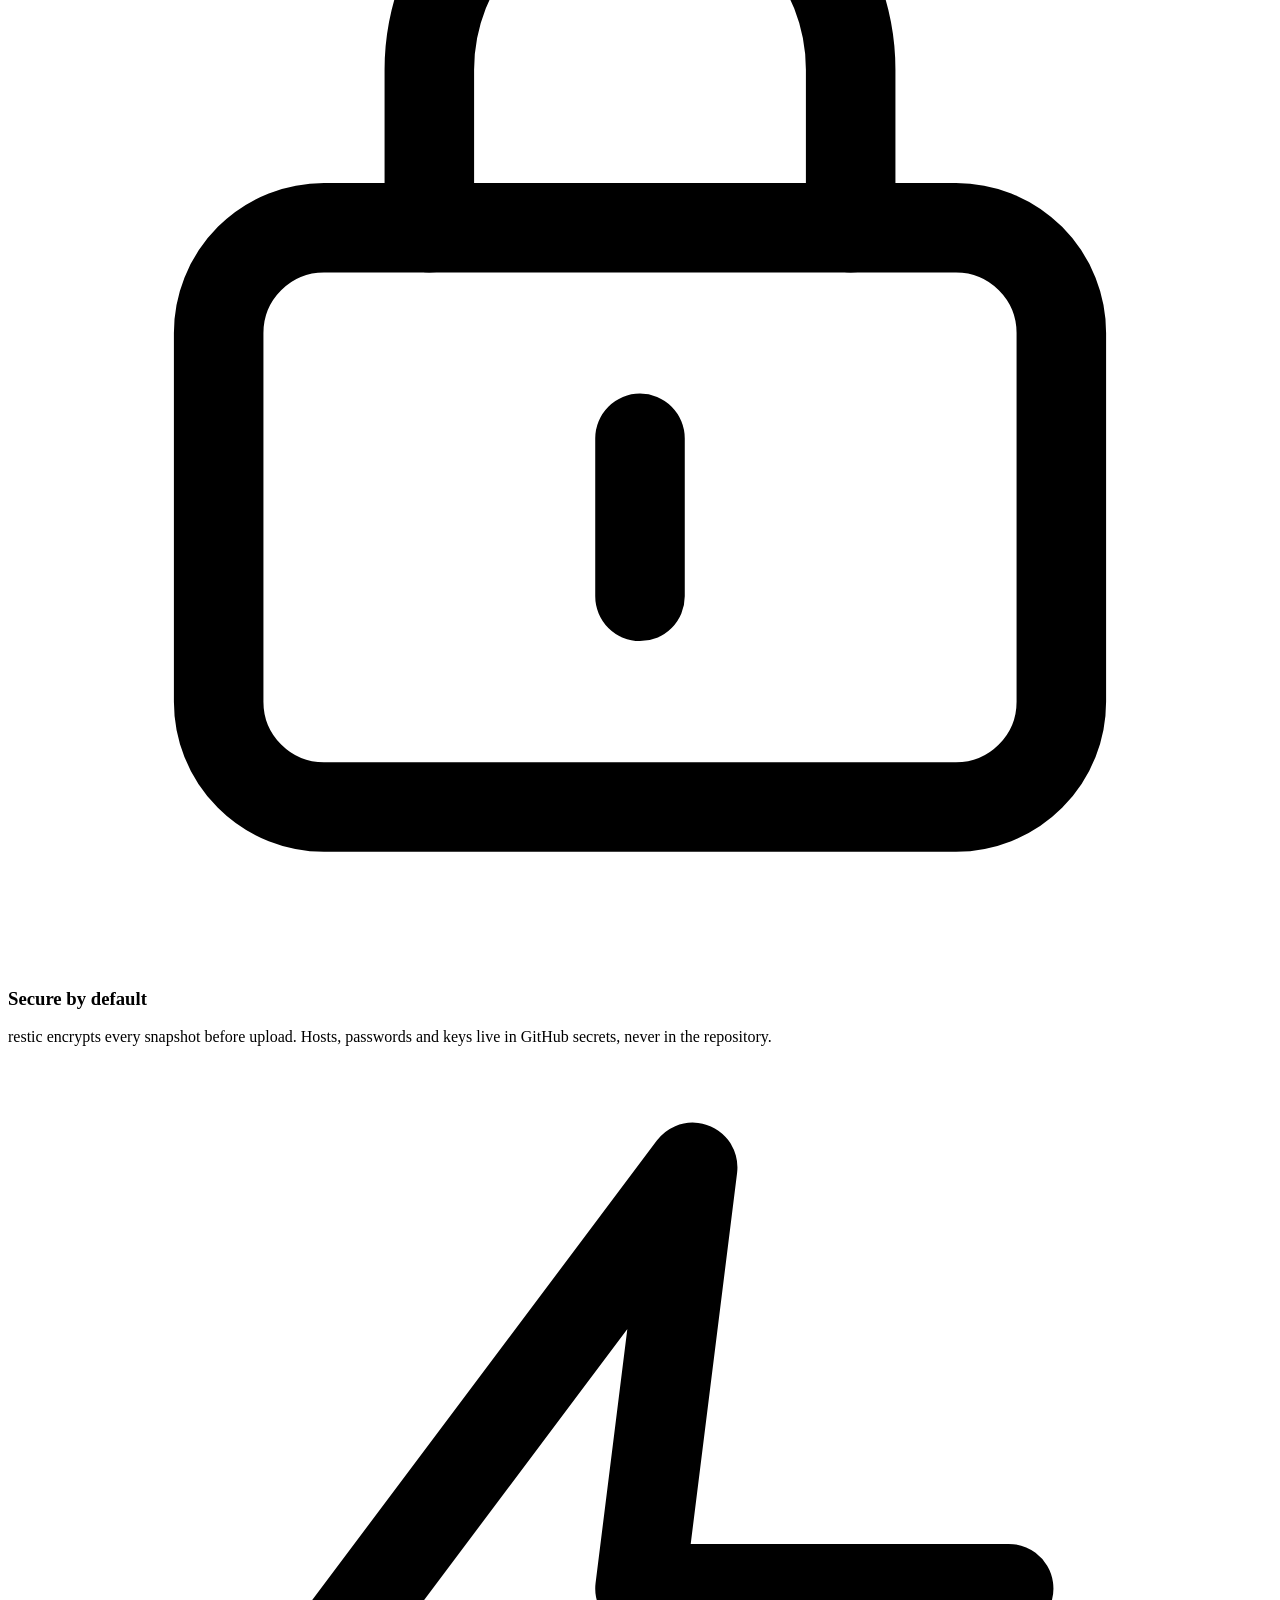
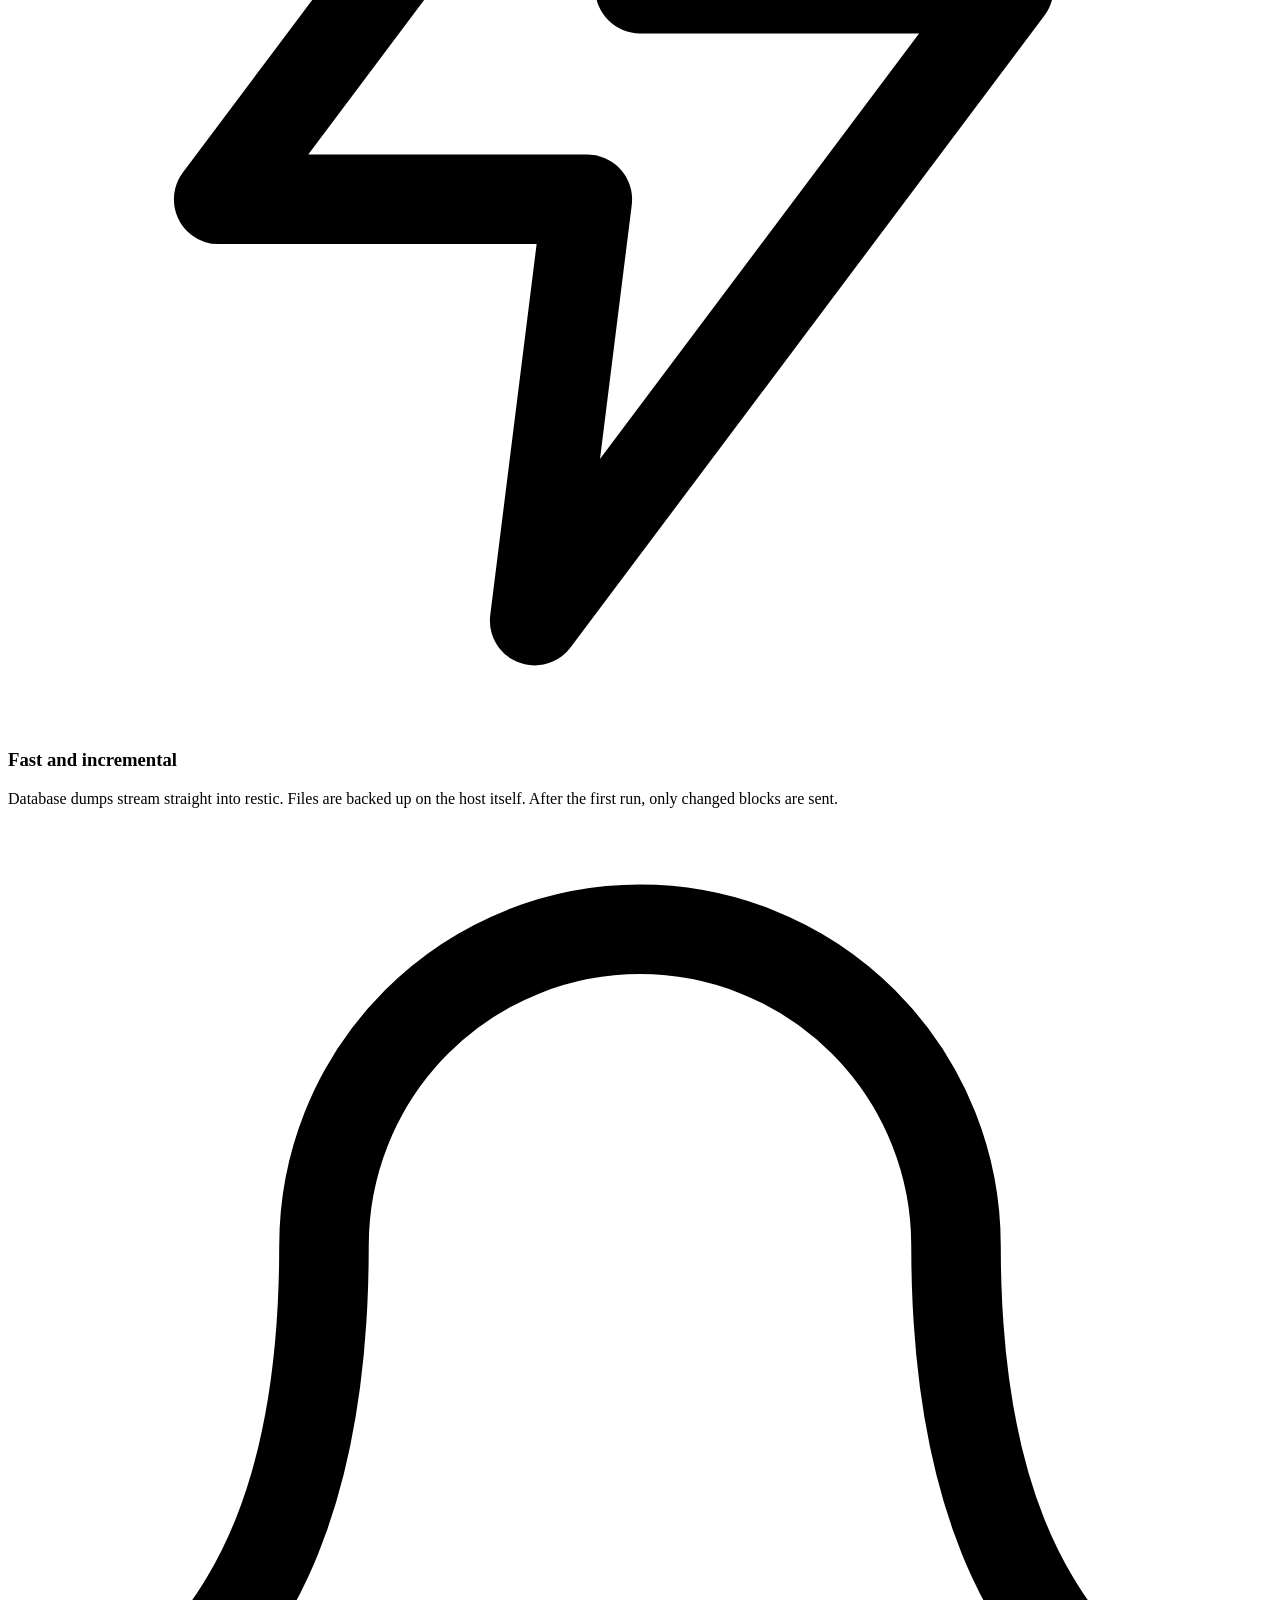
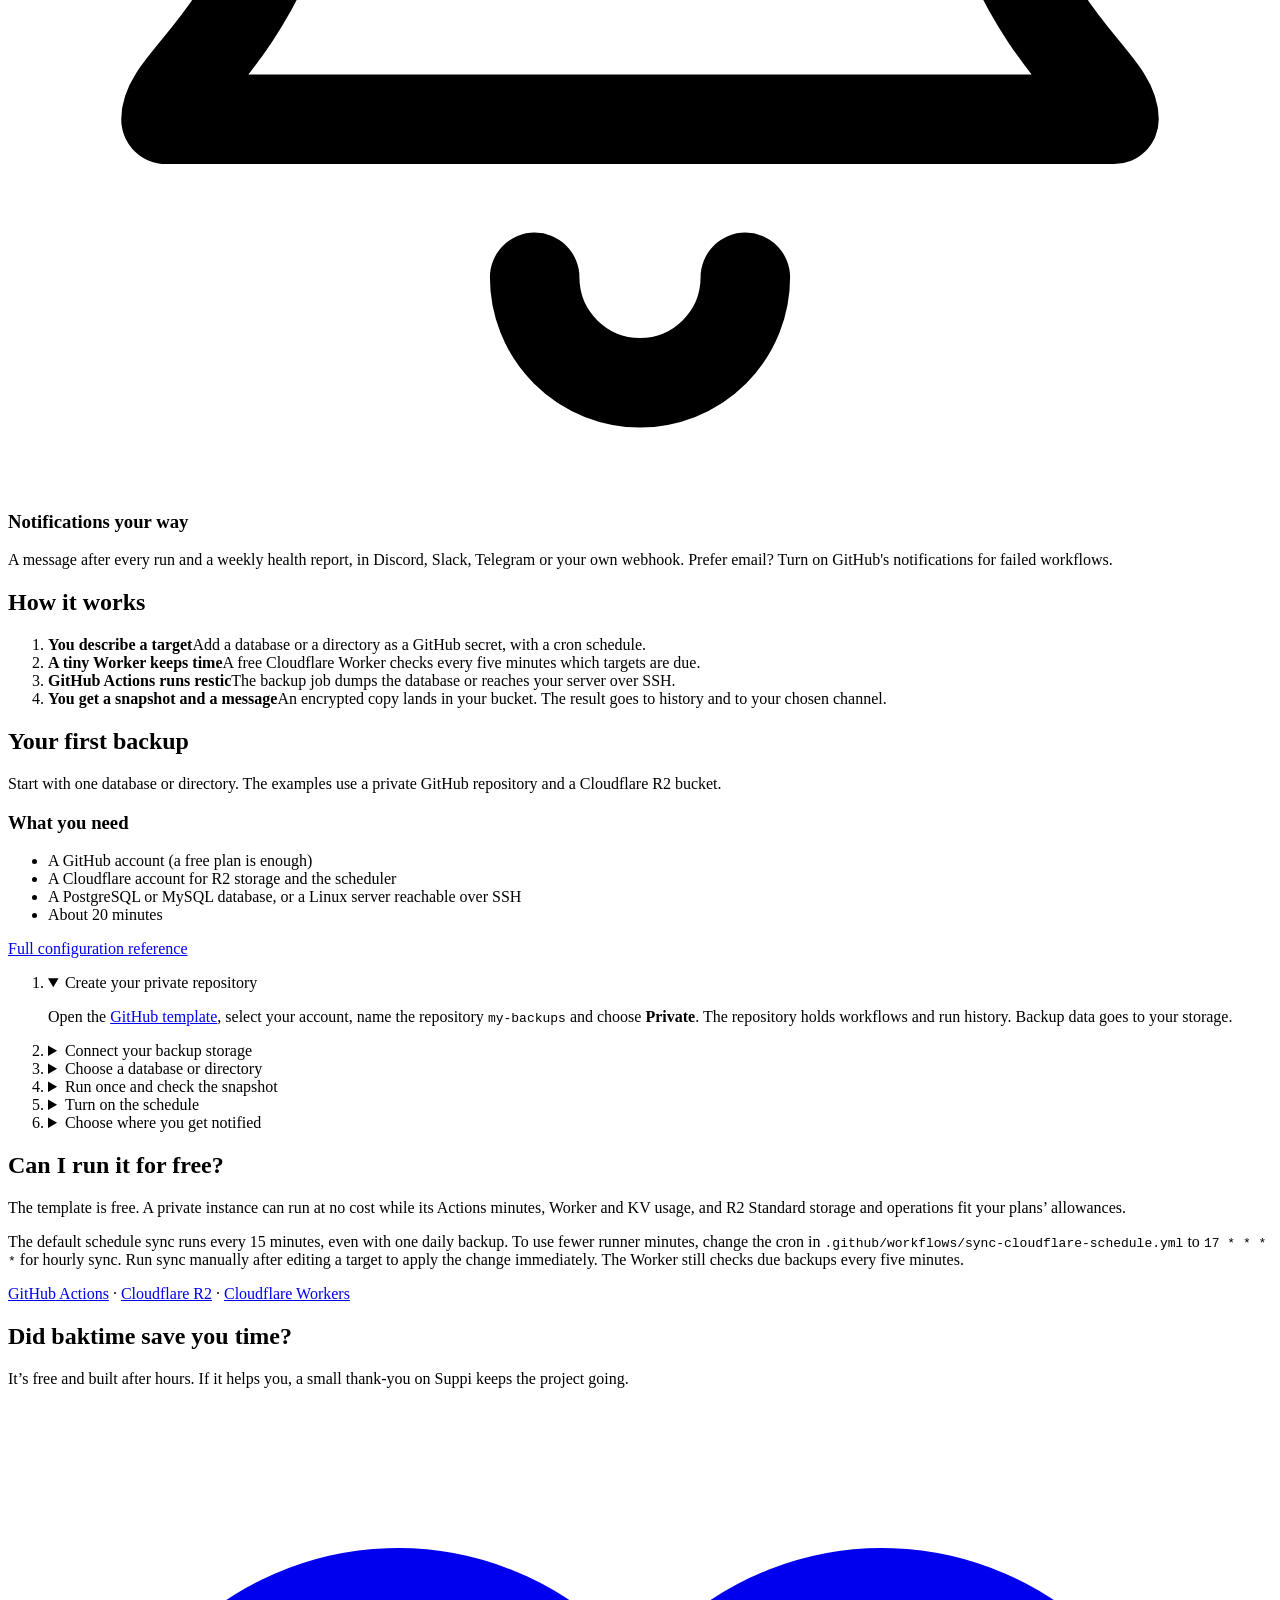
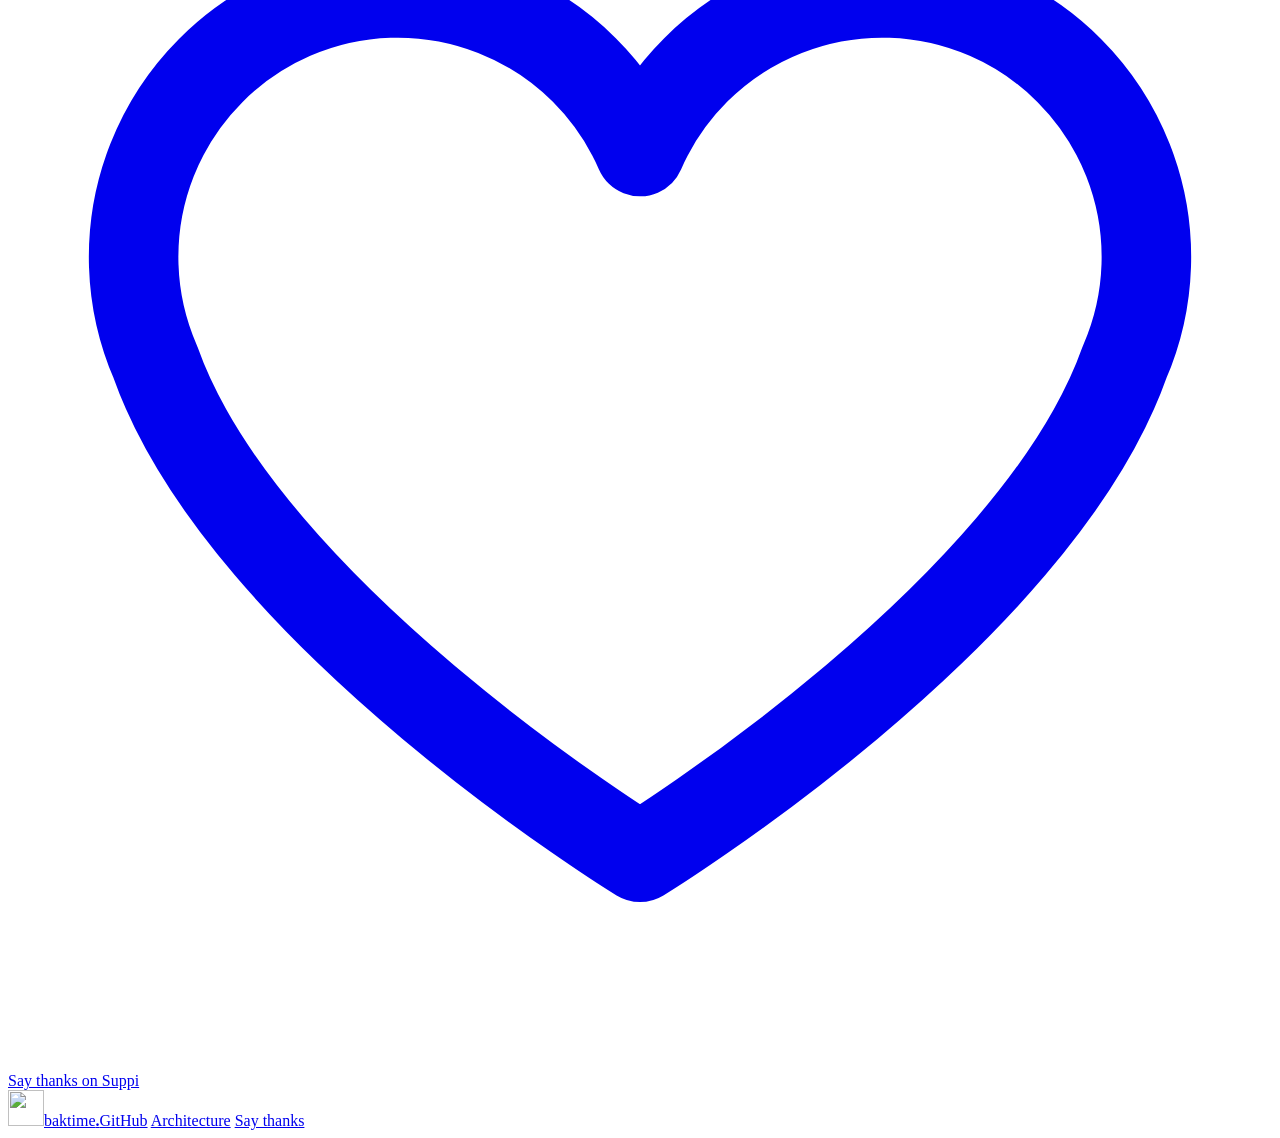
==== commit c096aa85: "Show Slack, Telegram and webhook notification setup on the homepage Co-Authored-By: Claude Opus 5.5 " ====
--- a/website/index.html
+++ b/website/index.html
@@ -45,7 +45,7 @@
     <meta property="og:image:width" content="1200" />
     <meta property="og:image:height" content="630" />
     <meta name="theme-color" content="#152f2c" />
-    <script type="application/ld+json">{"@context": "https://schema.org", "@type": "SoftwareApplication", "applicationCategory": "UtilitiesApplication", "operatingSystem": "GitHub Actions", "isAccessibleForFree": true, "offers": {"@type": "Offer", "price": "0", "priceCurrency": "USD"}, "codeRepository": "https://github.com/baktime/baktime", "image": "https://baktime.github.io/assets/baktime-social.jpg", "name": "baktime", "description": "Free, open source template for scheduled, encrypted PostgreSQL, MySQL and Linux file backups run by GitHub Actions and restic, with Discord notifications.", "inLanguage": "en", "url": "https://baktime.github.io/"}</script>
+    <script type="application/ld+json">{"@context": "https://schema.org", "@type": "SoftwareApplication", "applicationCategory": "UtilitiesApplication", "operatingSystem": "GitHub Actions", "isAccessibleForFree": true, "offers": {"@type": "Offer", "price": "0", "priceCurrency": "USD"}, "codeRepository": "https://github.com/baktime/baktime", "image": "https://baktime.github.io/assets/baktime-social.jpg", "name": "baktime", "description": "Free, open source template for scheduled, encrypted PostgreSQL, MySQL and Linux file backups run by GitHub Actions and restic, with notifications in Discord, Slack, Telegram or a webhook.", "inLanguage": "en", "url": "https://baktime.github.io/"}</script>
     <link rel="icon" href="/favicon.svg" type="image/svg+xml" />
     <script src="/language.js"></script>
     <link rel="stylesheet" href="/styles.css" />
@@ -172,7 +172,7 @@
           <article>
             <svg class="icon" viewBox="0 0 24 24" fill="none" stroke="currentColor" stroke-width="1.7" stroke-linejoin="round" stroke-linecap="round" aria-hidden="true"><path d="M18 8a6 6 0 0 0-12 0c0 7-3 8-3 9h18c0-1-3-2-3-9z M10 20a2 2 0 0 0 4 0"/></svg>
             <h3>Notifications your way</h3>
-            <p>A Discord message after every run and a weekly health report. Prefer email? Turn on GitHub's notifications for failed workflows.</p>
+            <p>A message after every run and a weekly health report, in Discord, Slack, Telegram or your own webhook. Prefer email? Turn on GitHub's notifications for failed workflows.</p>
           </article>
         </div>
       </section>
@@ -182,7 +182,7 @@
           <li><strong>You describe a target</strong><span>Add a database or a directory as a GitHub secret, with a cron schedule.</span></li>
           <li><strong>A tiny Worker keeps time</strong><span>A free Cloudflare Worker checks every five minutes which targets are due.</span></li>
           <li><strong>GitHub Actions runs restic</strong><span>The backup job dumps the database or reaches your server over SSH.</span></li>
-          <li><strong>You get a snapshot and a message</strong><span>An encrypted copy lands in your bucket. The result goes to history and to Discord.</span></li>
+          <li><strong>You get a snapshot and a message</strong><span>An encrypted copy lands in your bucket. The result goes to history and to your chosen channel.</span></li>
         </ol>
       </section>
       <section id="start" class="guide block">
@@ -380,21 +380,60 @@
                 <summary>Choose where you get notified</summary>
                 <div class="step-body">
                   <p>
-                    <strong>Discord.</strong> In your Discord channel, open
-                    Integrations → Webhooks and create a webhook. Add the
-                    repository secret <code>NOTIFICATION_DISCORD</code> with the
-                    value <code>true</code> and paste the webhook URL into
-                    <code>NOTIFICATION_DISCORD_WEBHOOK_URL</code>. Run
-                    <strong>Weekly backup summary</strong> from Actions to send
-                    a test report.
-                  </p>
-                  <p>
-                    <strong>Email or GitHub.</strong> To receive results for
-                    workflows you trigger, select Email or On GitHub under
-                    System → Actions in your
-                    <a href="https://github.com/settings/notifications"
-                      >GitHub notification settings</a
-                    >. You can limit these messages to failed workflows.
+                    Pick one channel or several. Turn each on with a repository
+                    secret set to <code>true</code>, then add its settings as
+                    further secrets. You get a message after every backup and a
+                    weekly health report.
+                  </p>
+                  <dl>
+                    <dt>Discord</dt>
+                    <dd>
+                      <code>NOTIFICATION_DISCORD</code> =
+                      <code>true</code>. In the channel, open Integrations →
+                      Webhooks, create a webhook and paste its URL into
+                      <code>NOTIFICATION_DISCORD_WEBHOOK_URL</code>.
+                    </dd>
+                    <dt>Slack</dt>
+                    <dd>
+                      <code>NOTIFICATION_SLACK</code> = <code>true</code>.
+                      Create an app at
+                      <a href="https://api.slack.com/apps">api.slack.com/apps</a>,
+                      enable Incoming Webhooks and paste the webhook URL into
+                      <code>NOTIFICATION_SLACK_WEBHOOK_URL</code>.
+                    </dd>
+                    <dt>Telegram</dt>
+                    <dd>
+                      <code>NOTIFICATION_TELEGRAM</code> = <code>true</code>.
+                      Create a bot with
+                      <a href="https://t.me/BotFather">@BotFather</a> and save
+                      its token in <code>NOTIFICATION_TELEGRAM_BOT_TOKEN</code>.
+                      Put your chat or group ID in
+                      <code>NOTIFICATION_TELEGRAM_CHAT_ID</code>.
+                    </dd>
+                    <dt>Your own webhook</dt>
+                    <dd>
+                      <code>NOTIFICATION_WEBHOOK</code> = <code>true</code>
+                      and an HTTPS address in
+                      <code>NOTIFICATION_WEBHOOK_URL</code>. baktime sends the
+                      raw JSON event, ready for n8n, Zapier, Home Assistant or a
+                      script.
+                    </dd>
+                    <dt>Email or GitHub</dt>
+                    <dd>
+                      In your
+                      <a href="https://github.com/settings/notifications"
+                        >GitHub notification settings</a
+                      >, select Email or On GitHub under System → Actions. You
+                      can limit these to failed workflows.
+                    </dd>
+                  </dl>
+                  <p>
+                    To test, run <strong>Weekly backup summary</strong> from
+                    Actions. Details for each channel are in the
+                    <a
+                      href="https://github.com/baktime/baktime/blob/main/docs/secrets.md#notifications"
+                      >secrets reference</a
+                    >.
                   </p>
                 </div>
               </details>
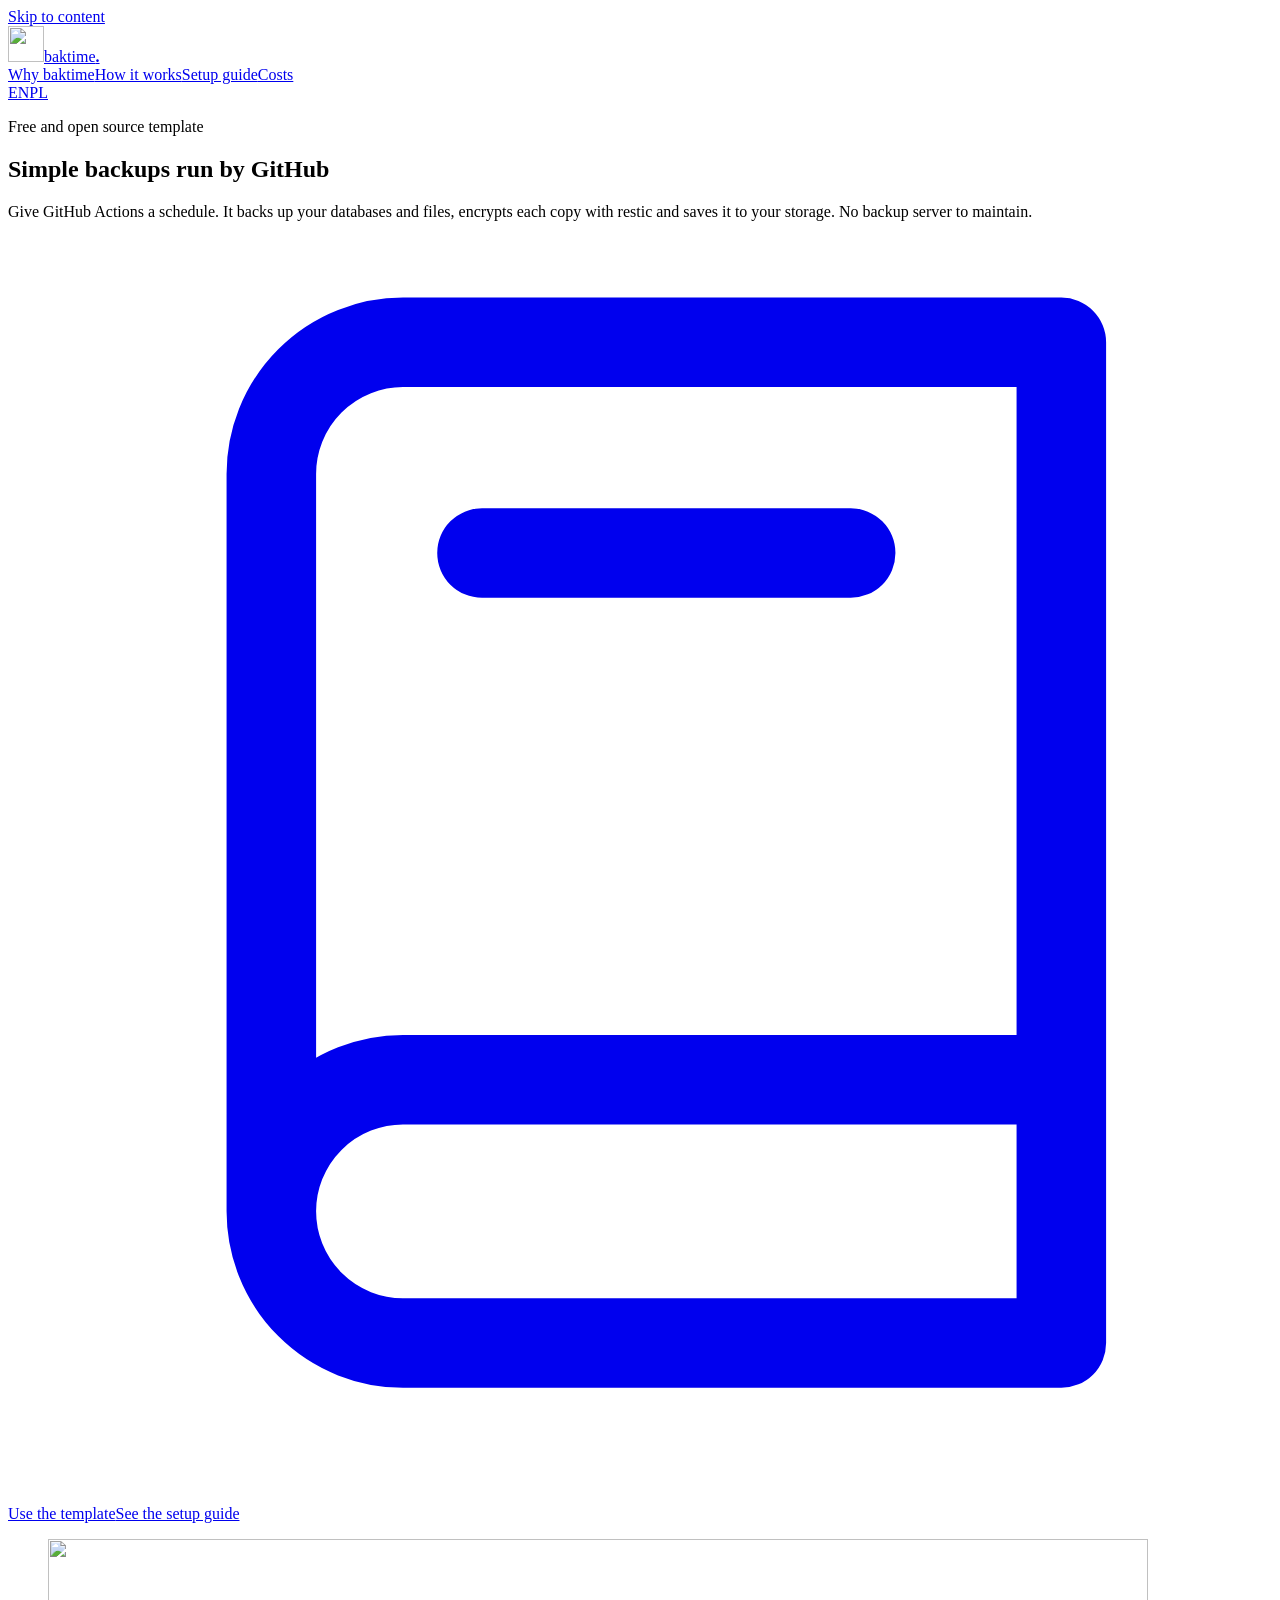
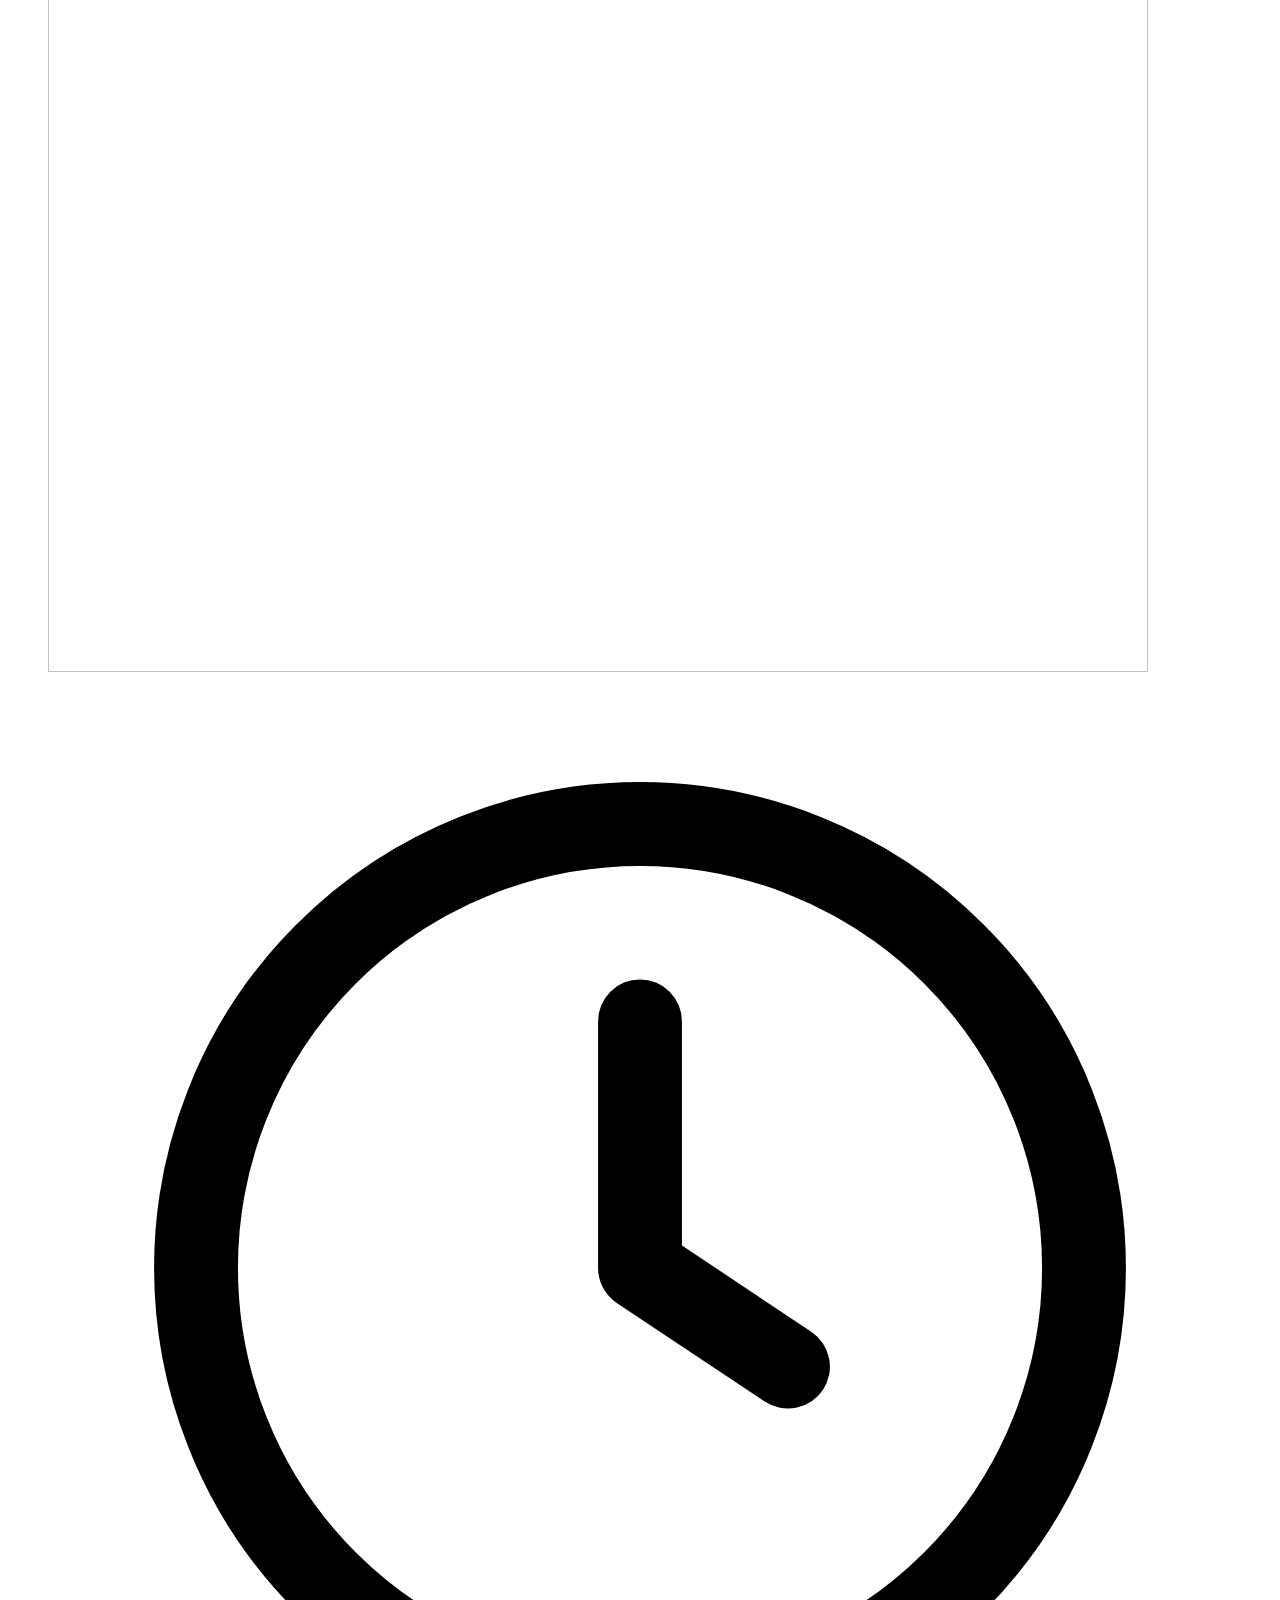
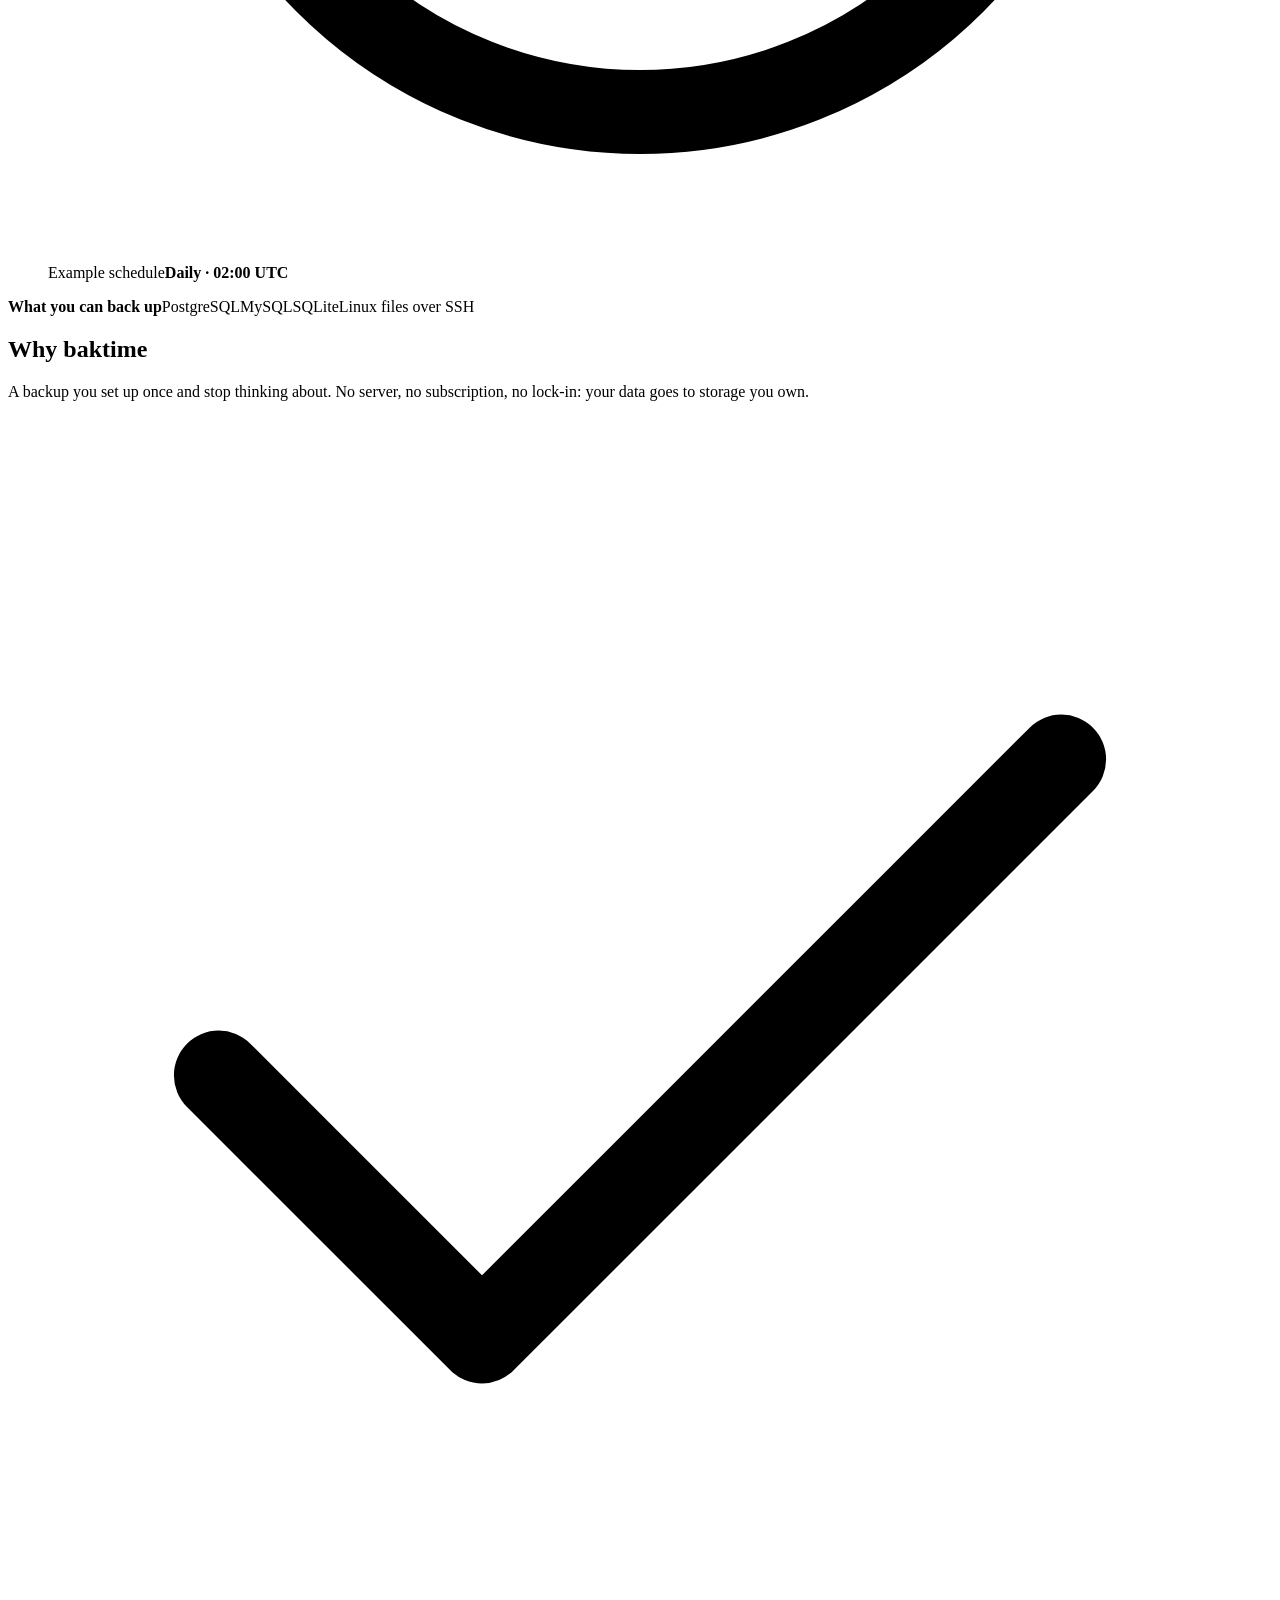
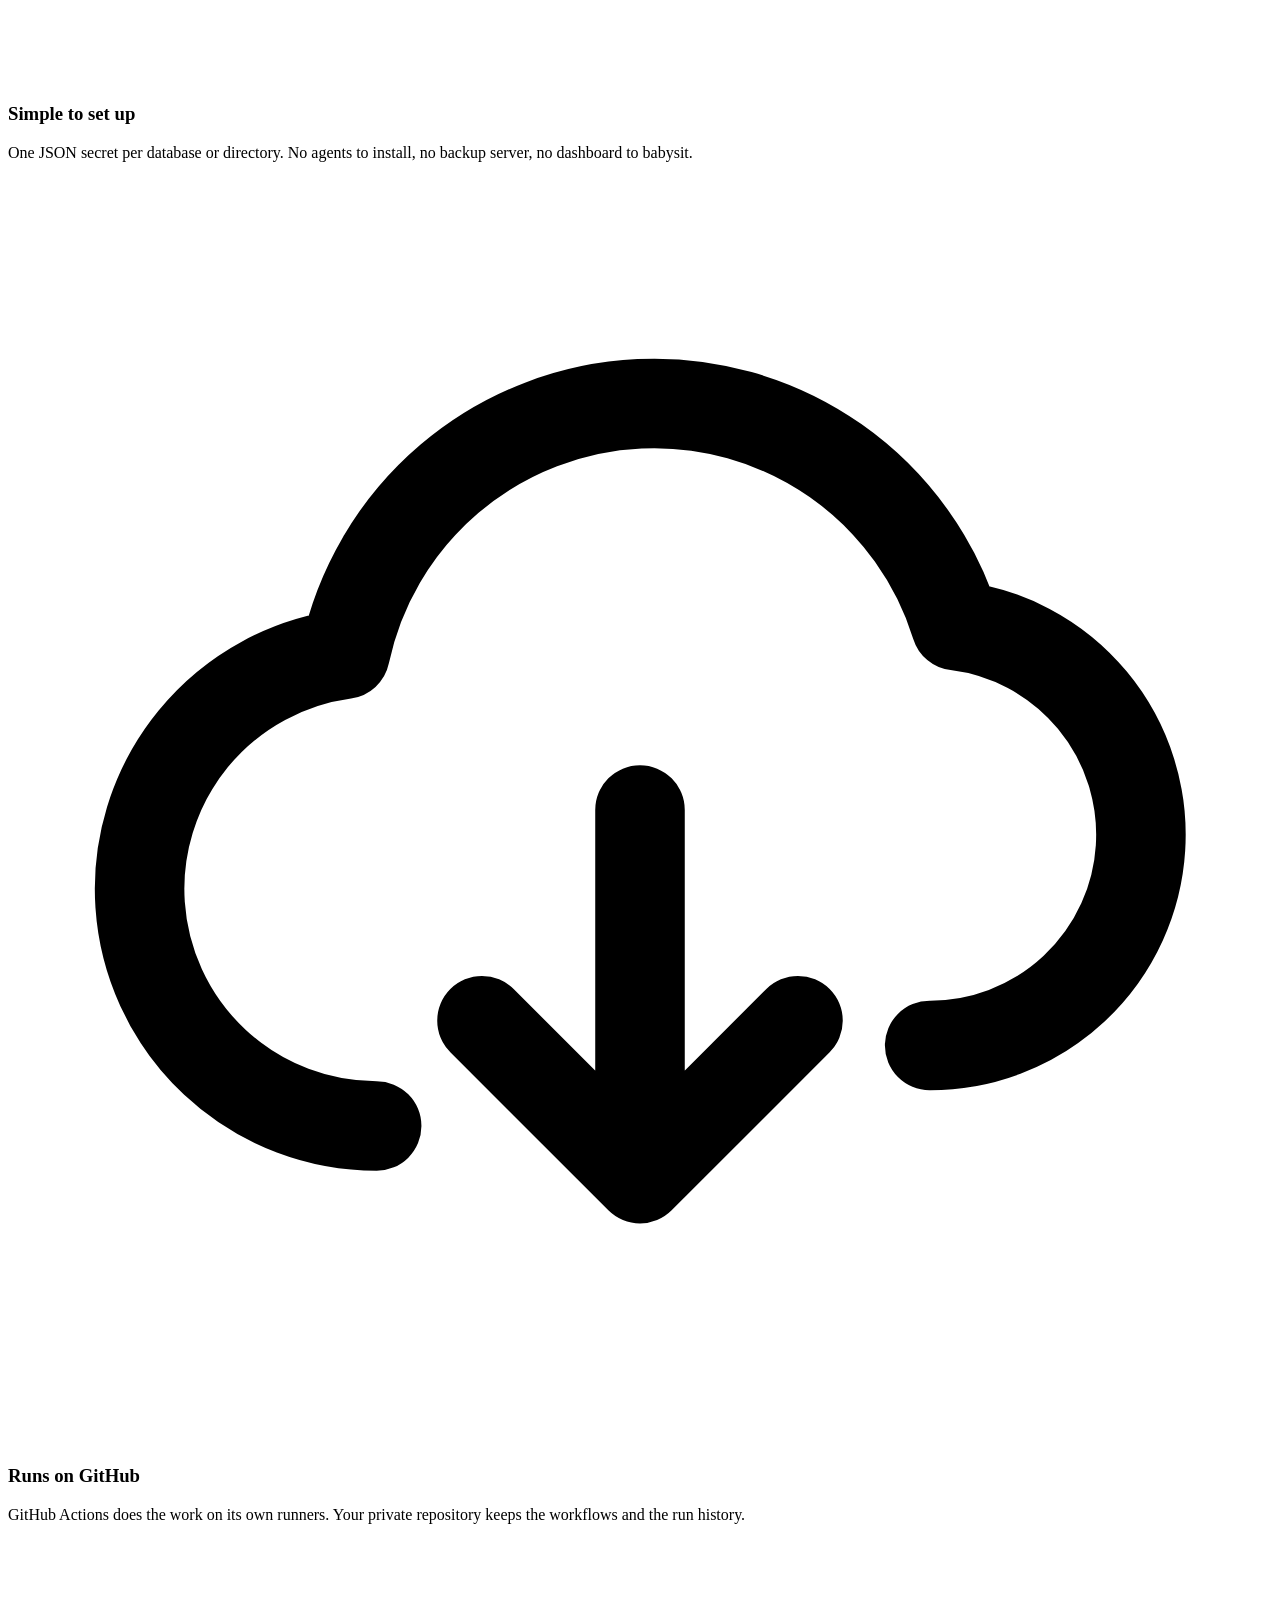
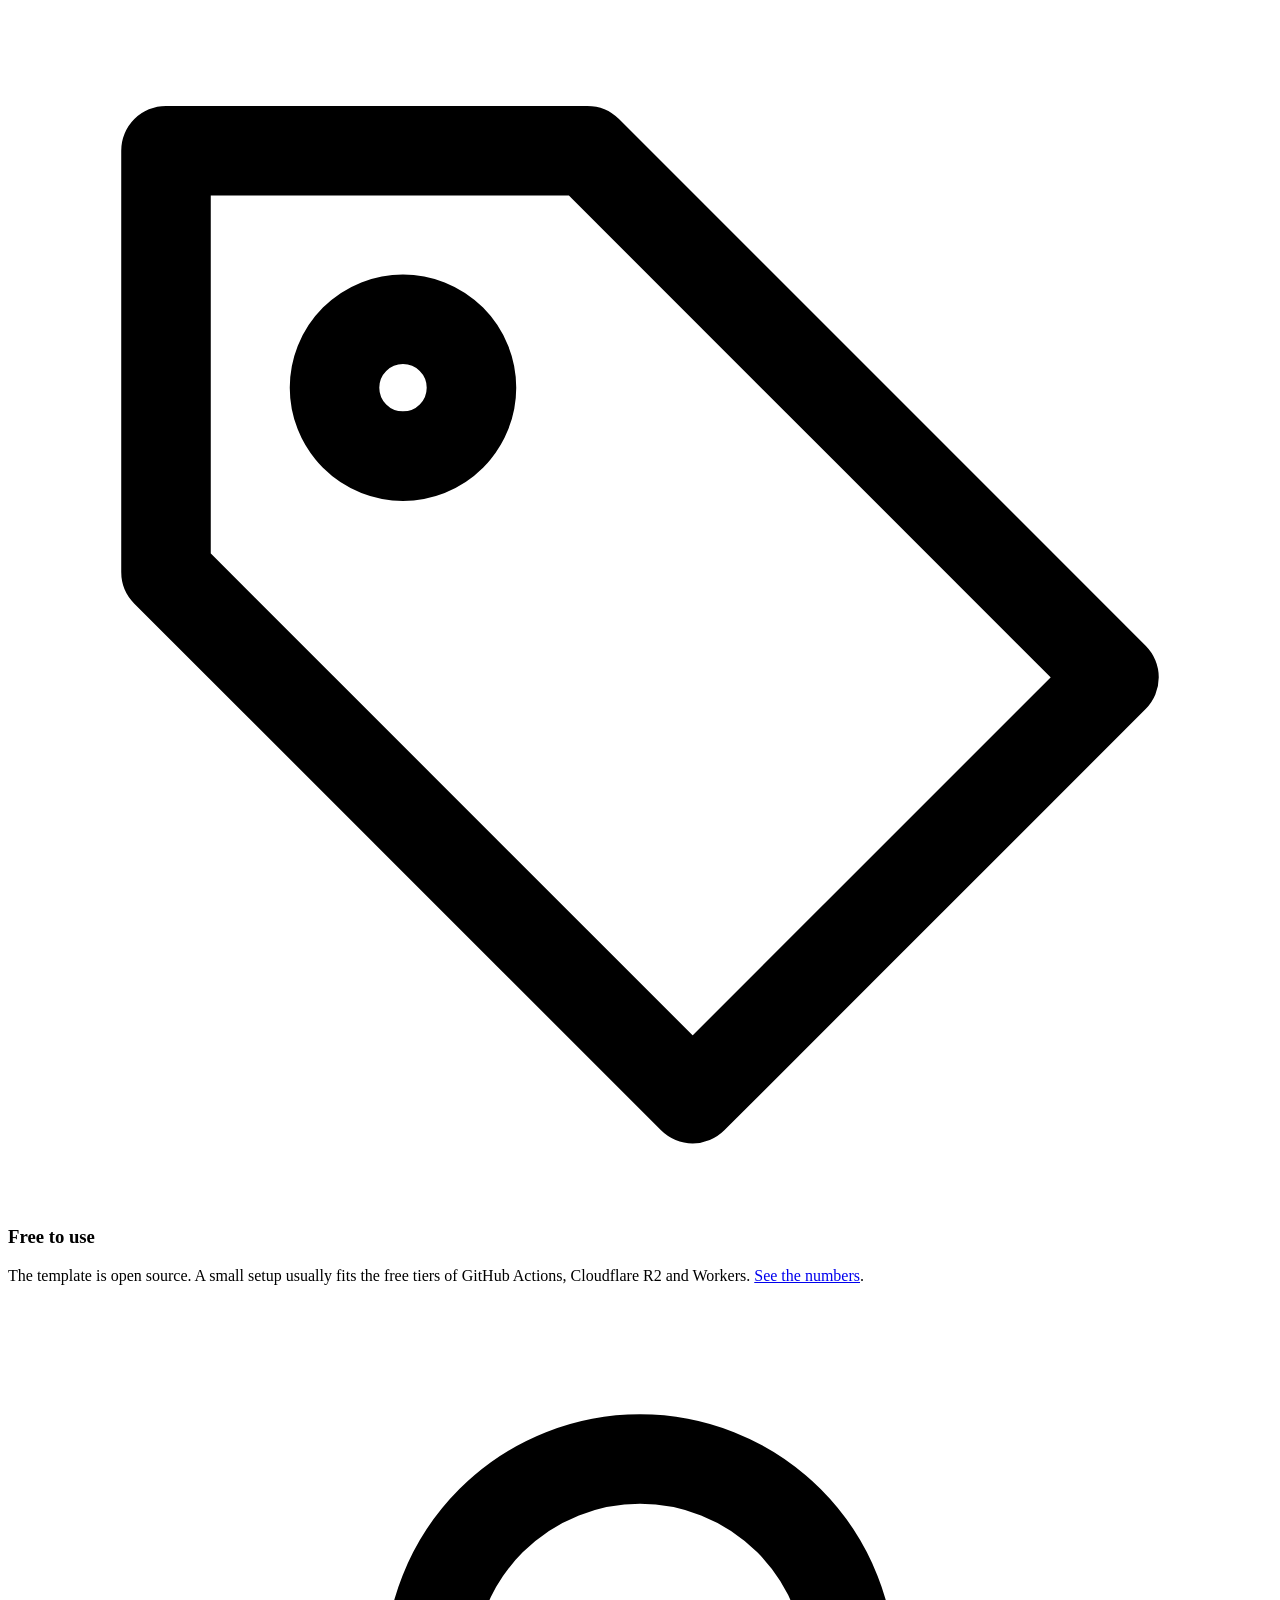
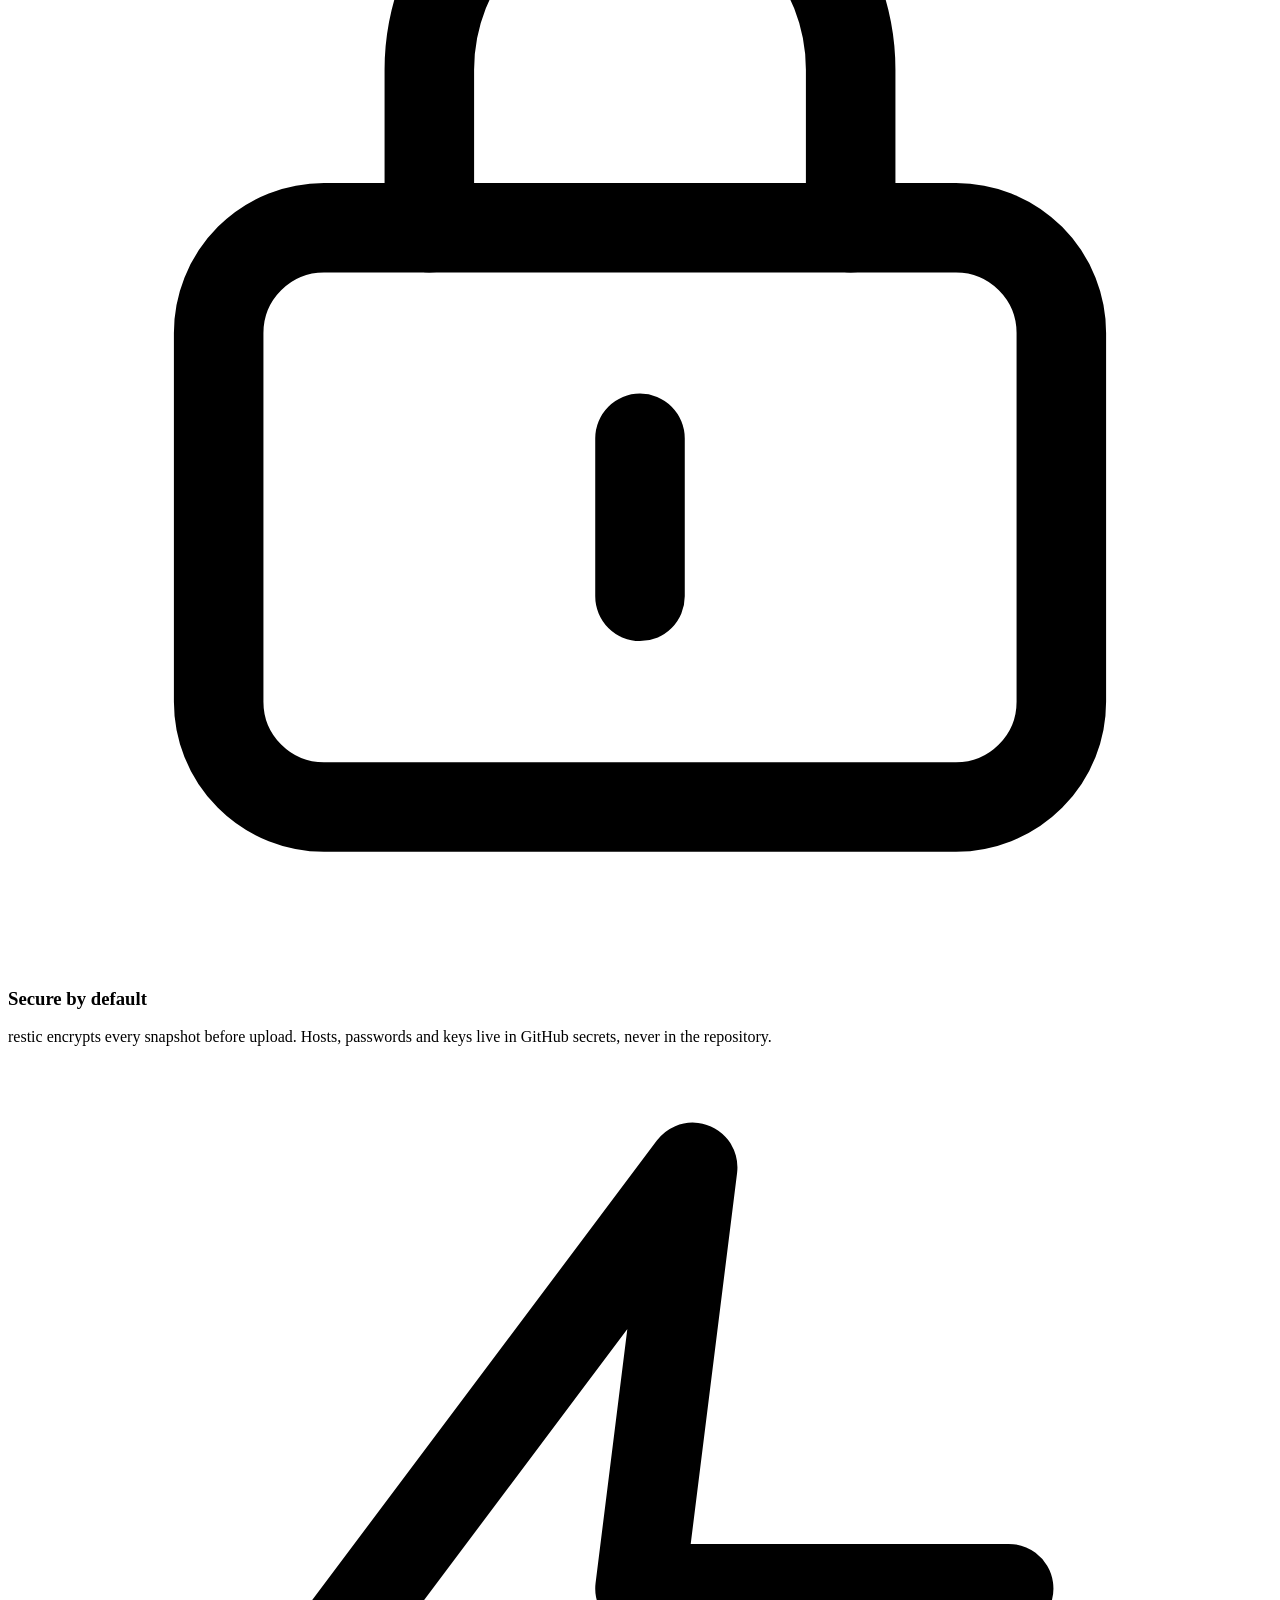
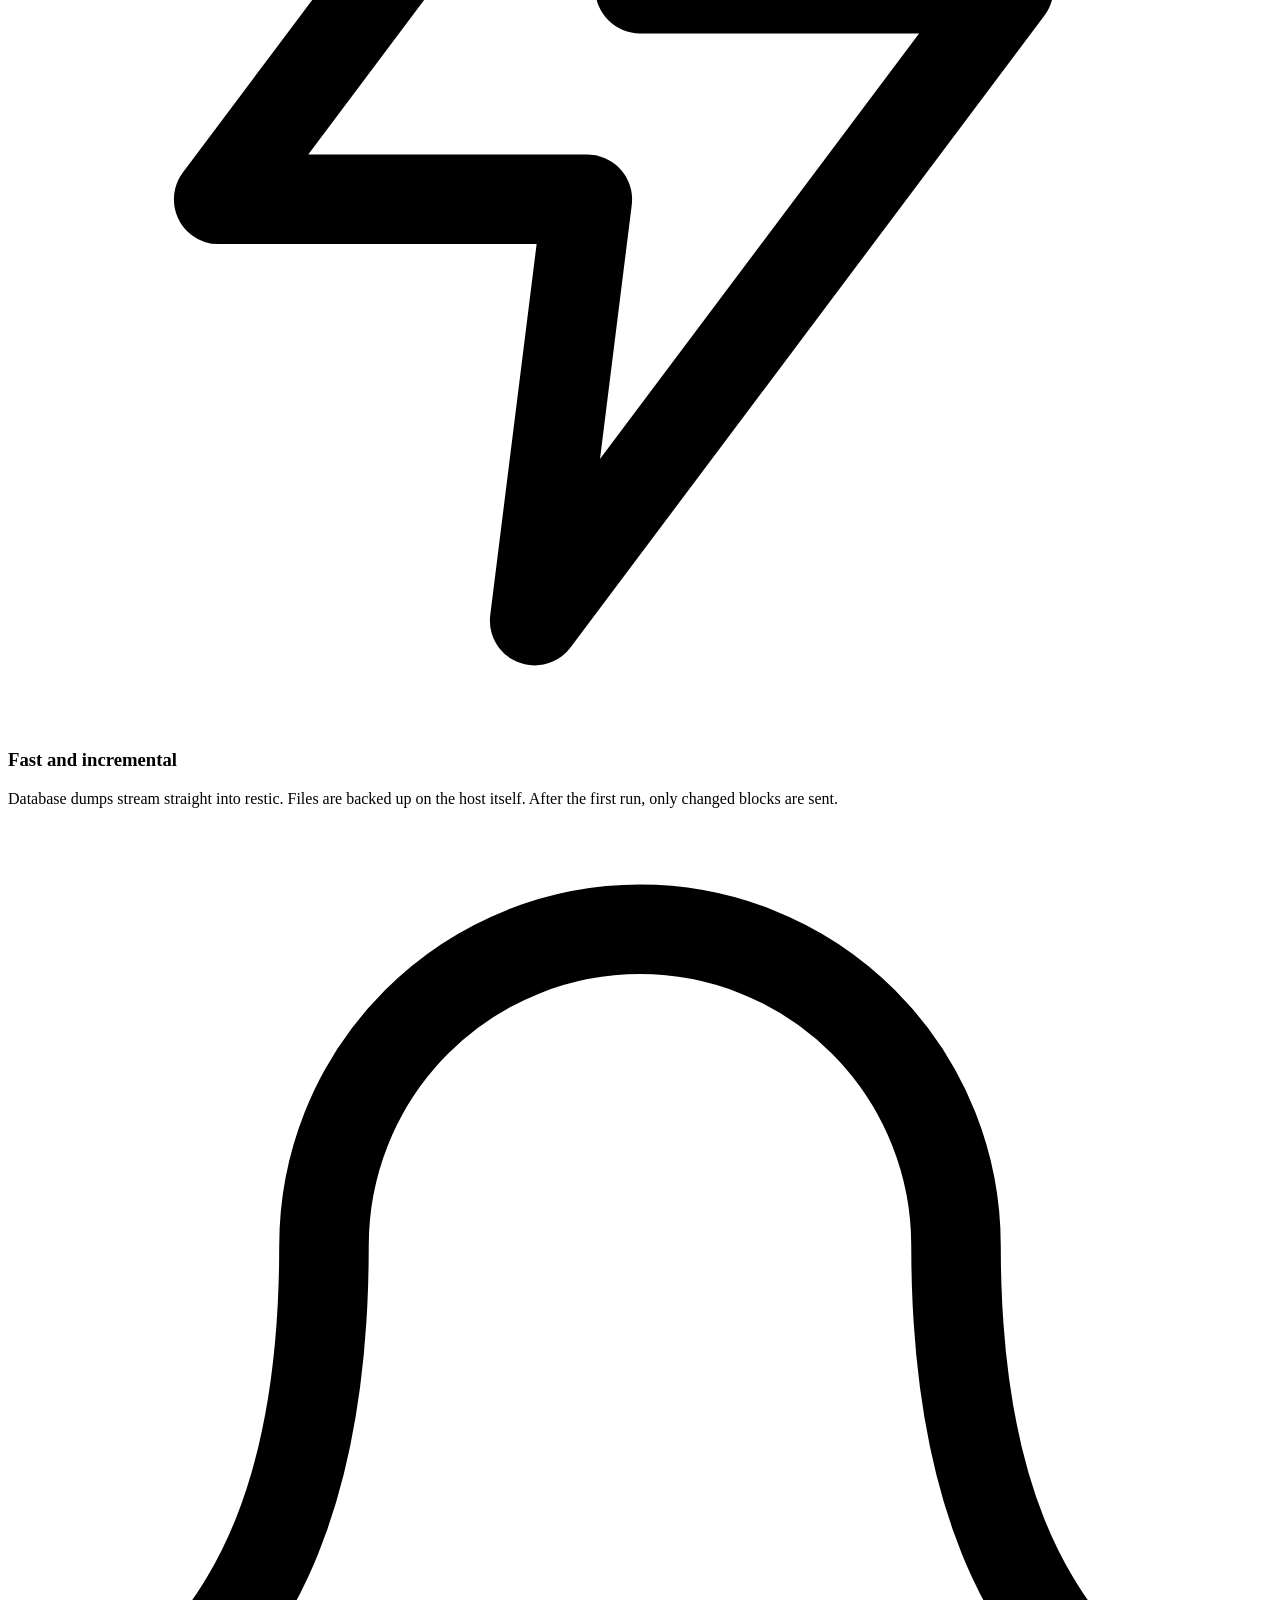
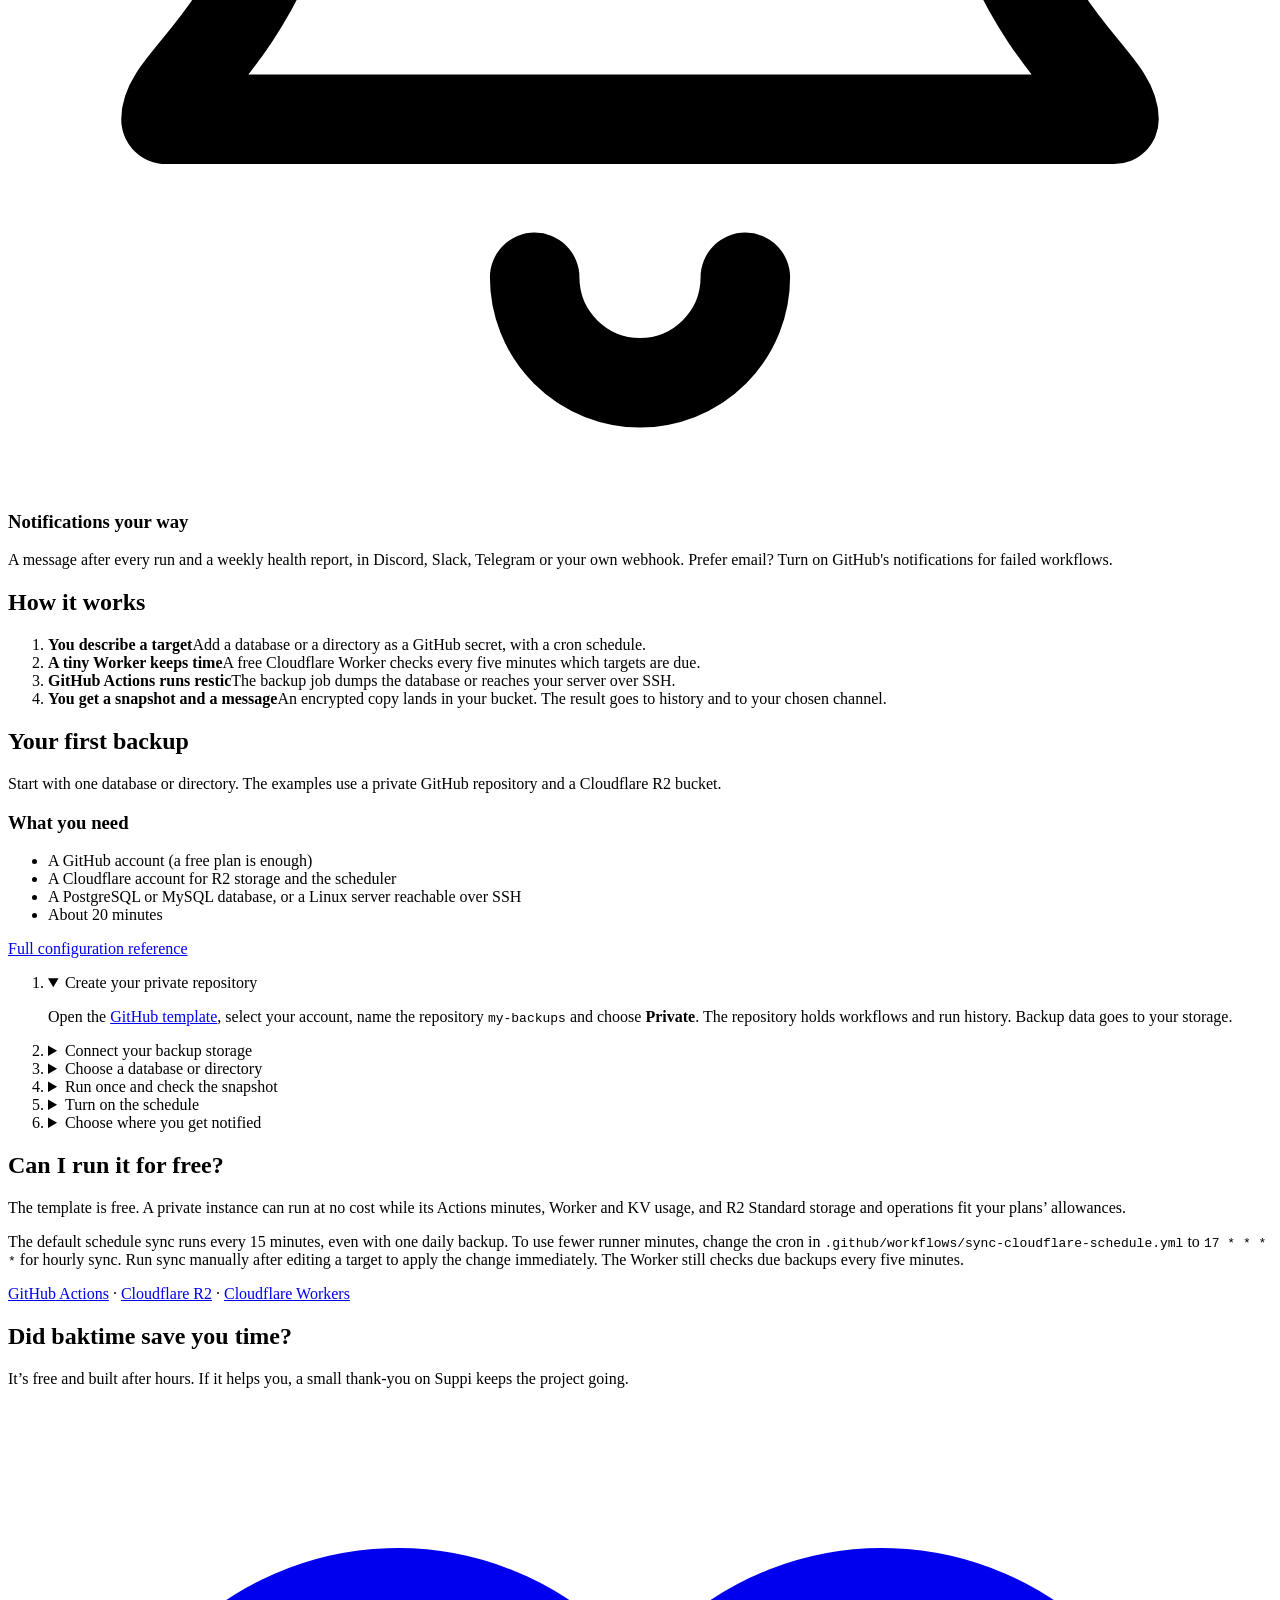
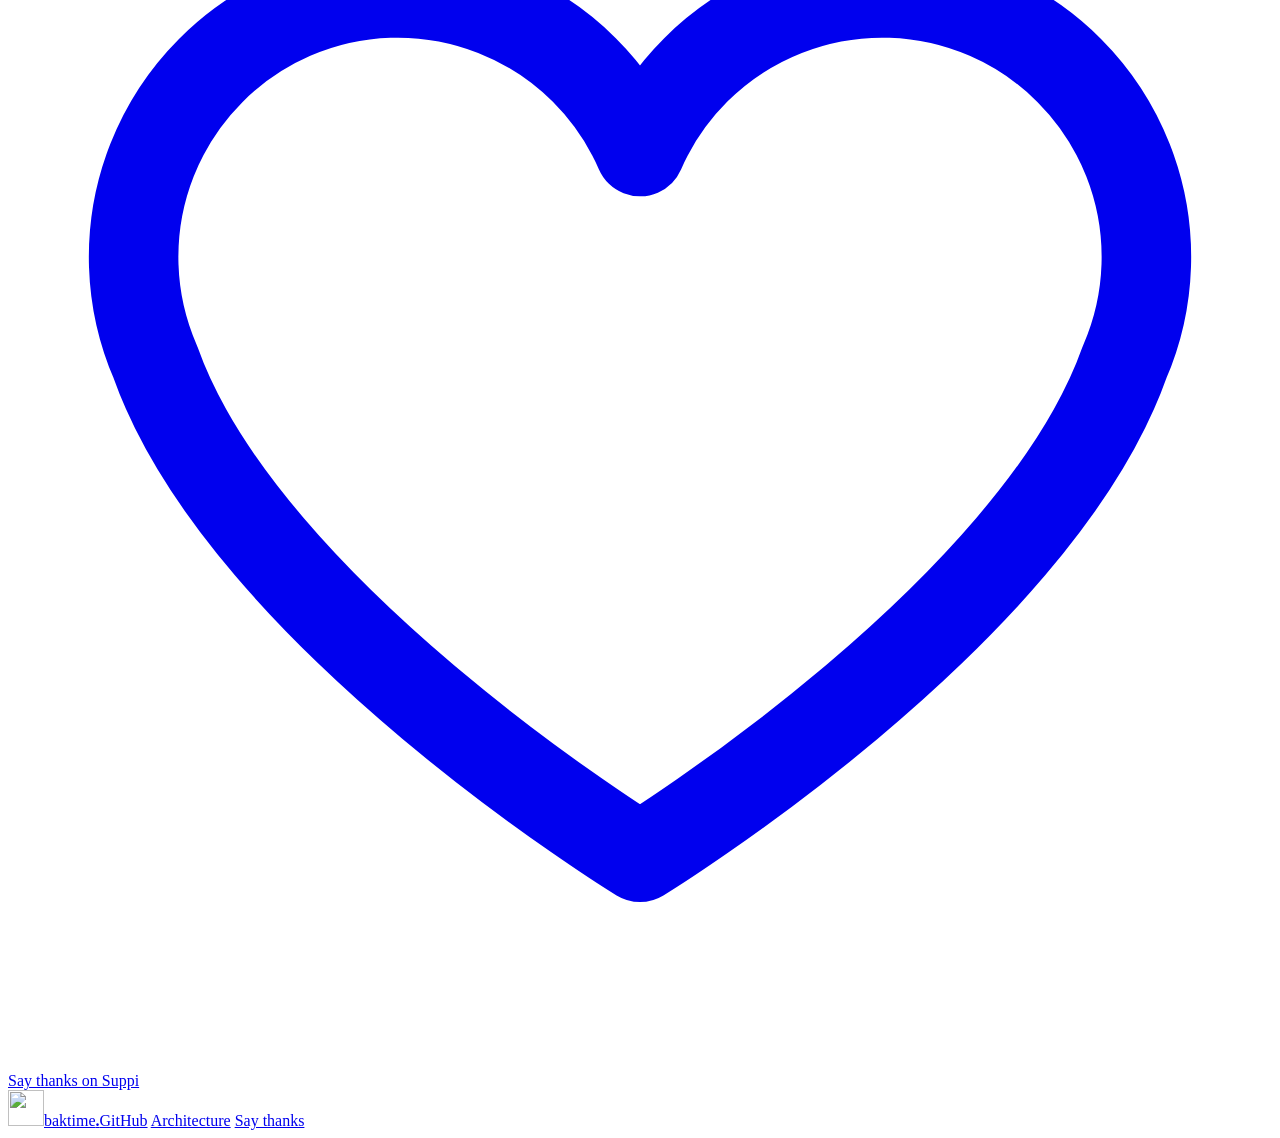
==== commit 7285df00: "Make the hero heading one sentence across two lines Co-Authored-By: Claude Opus 5.5 <noreply@anthrop" ====
--- a/website/index.html
+++ b/website/index.html
@@ -81,7 +81,7 @@
       <section class="hero wrap">
         <div>
           <p class="kicker">Free and open source template</p>
-          <h1>Simple backups.<span>Run by GitHub.</span></h1>
+          <h1>Simple backups <span>run by GitHub</span></h1>
           <p class="lede">
             Give GitHub Actions a schedule. It backs up your databases and
             files, encrypts each copy with restic and saves it to your storage.
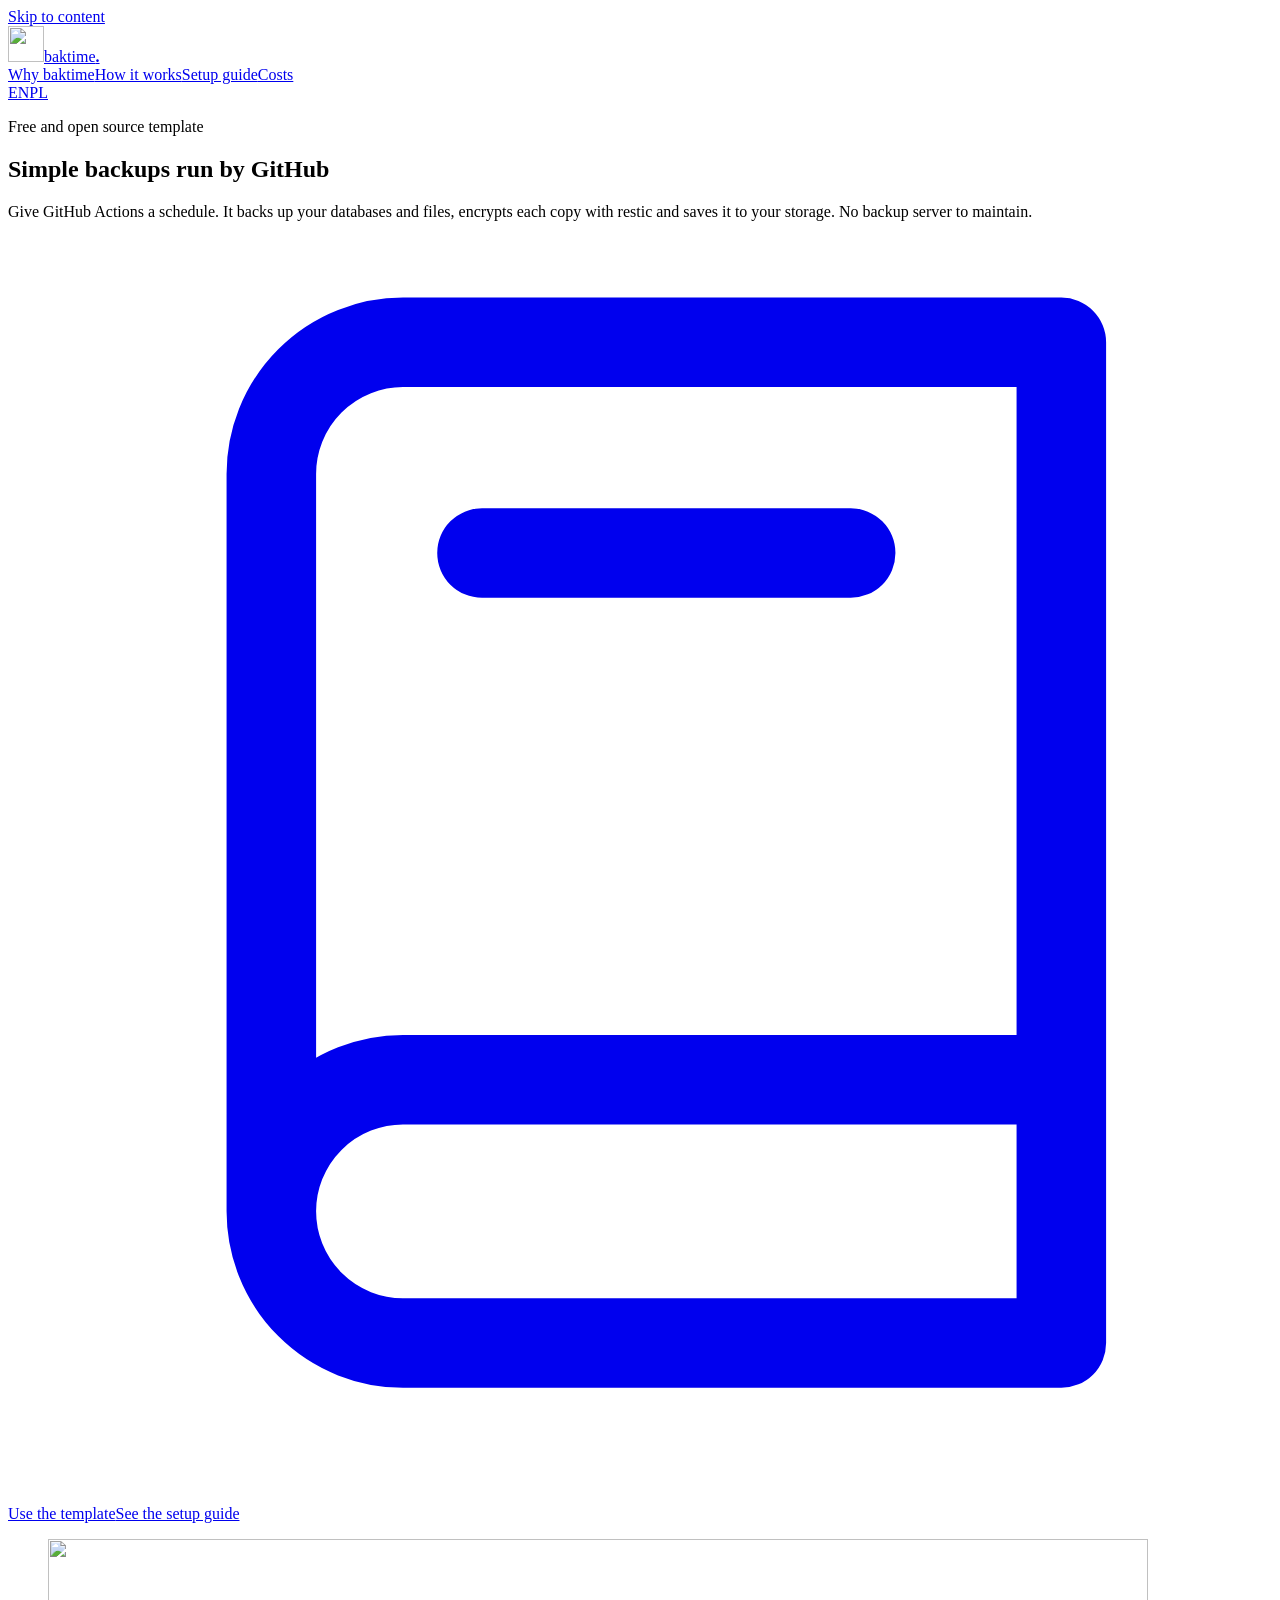
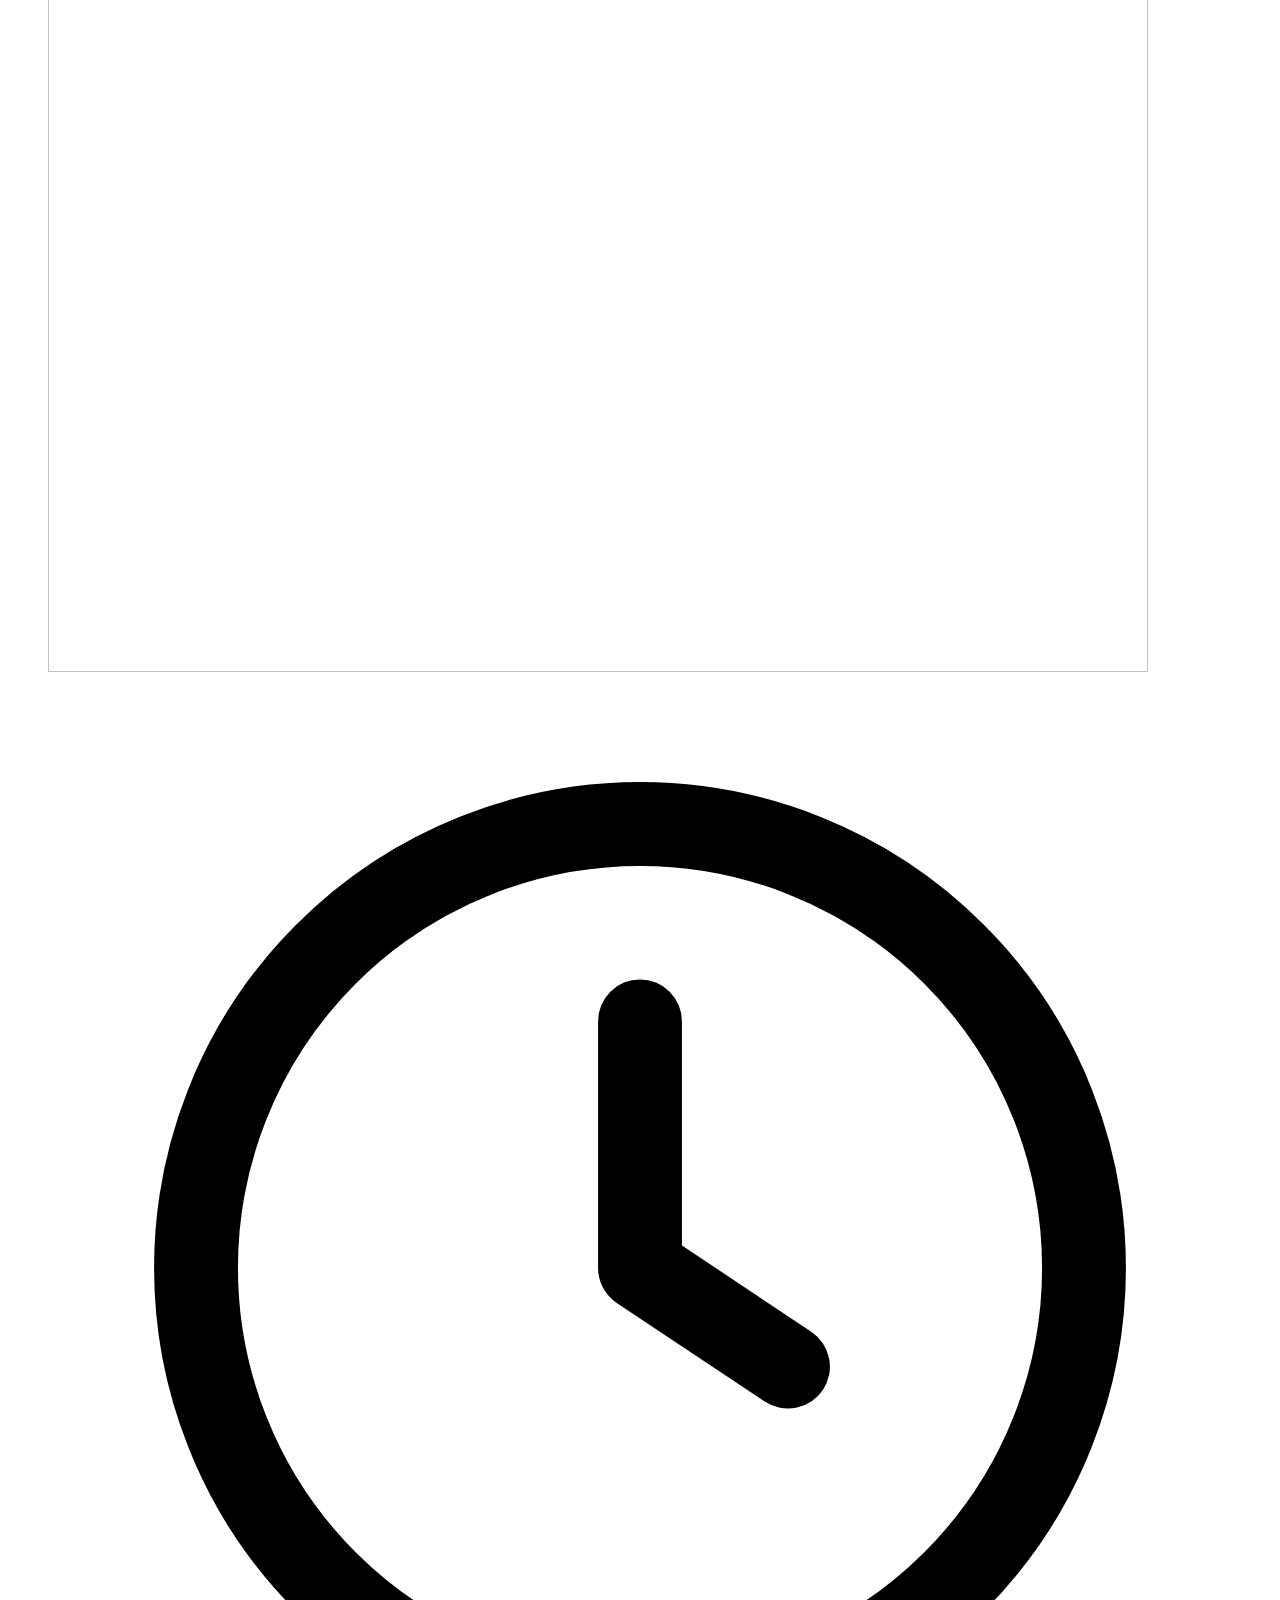
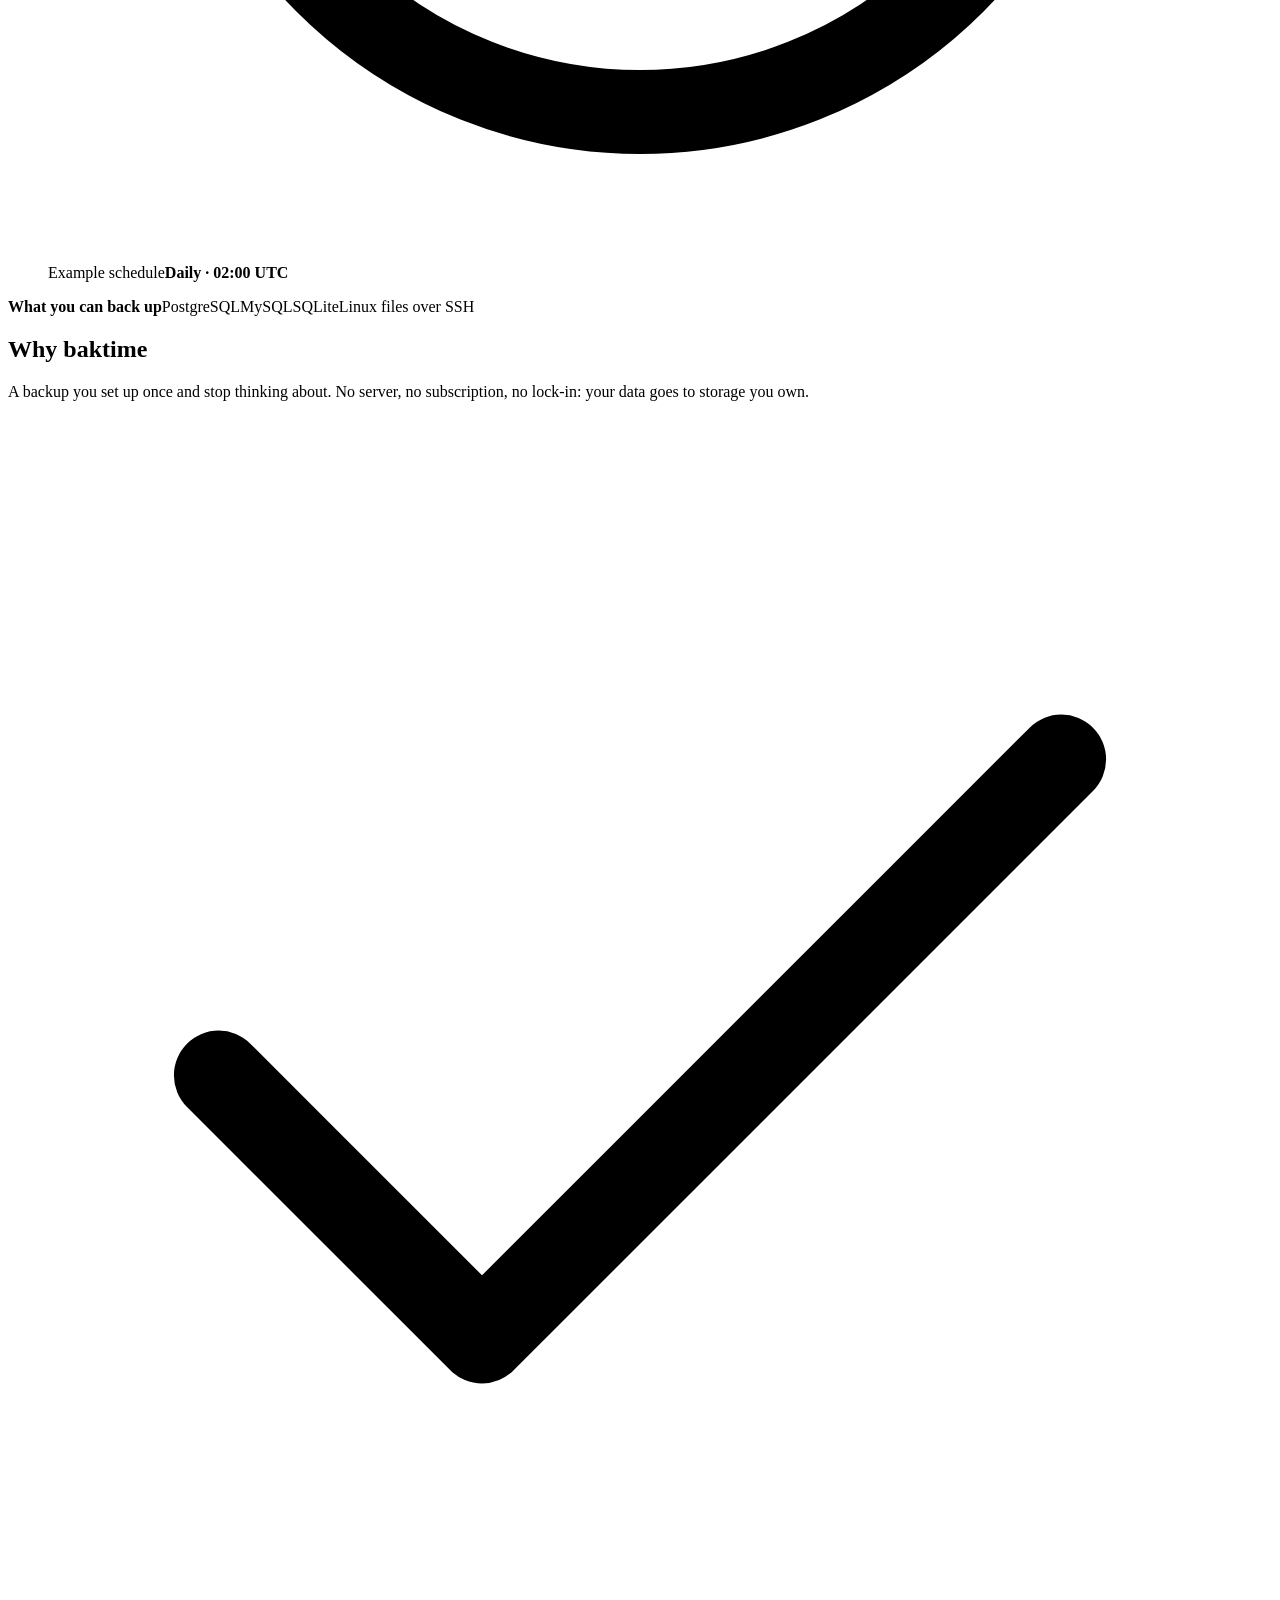
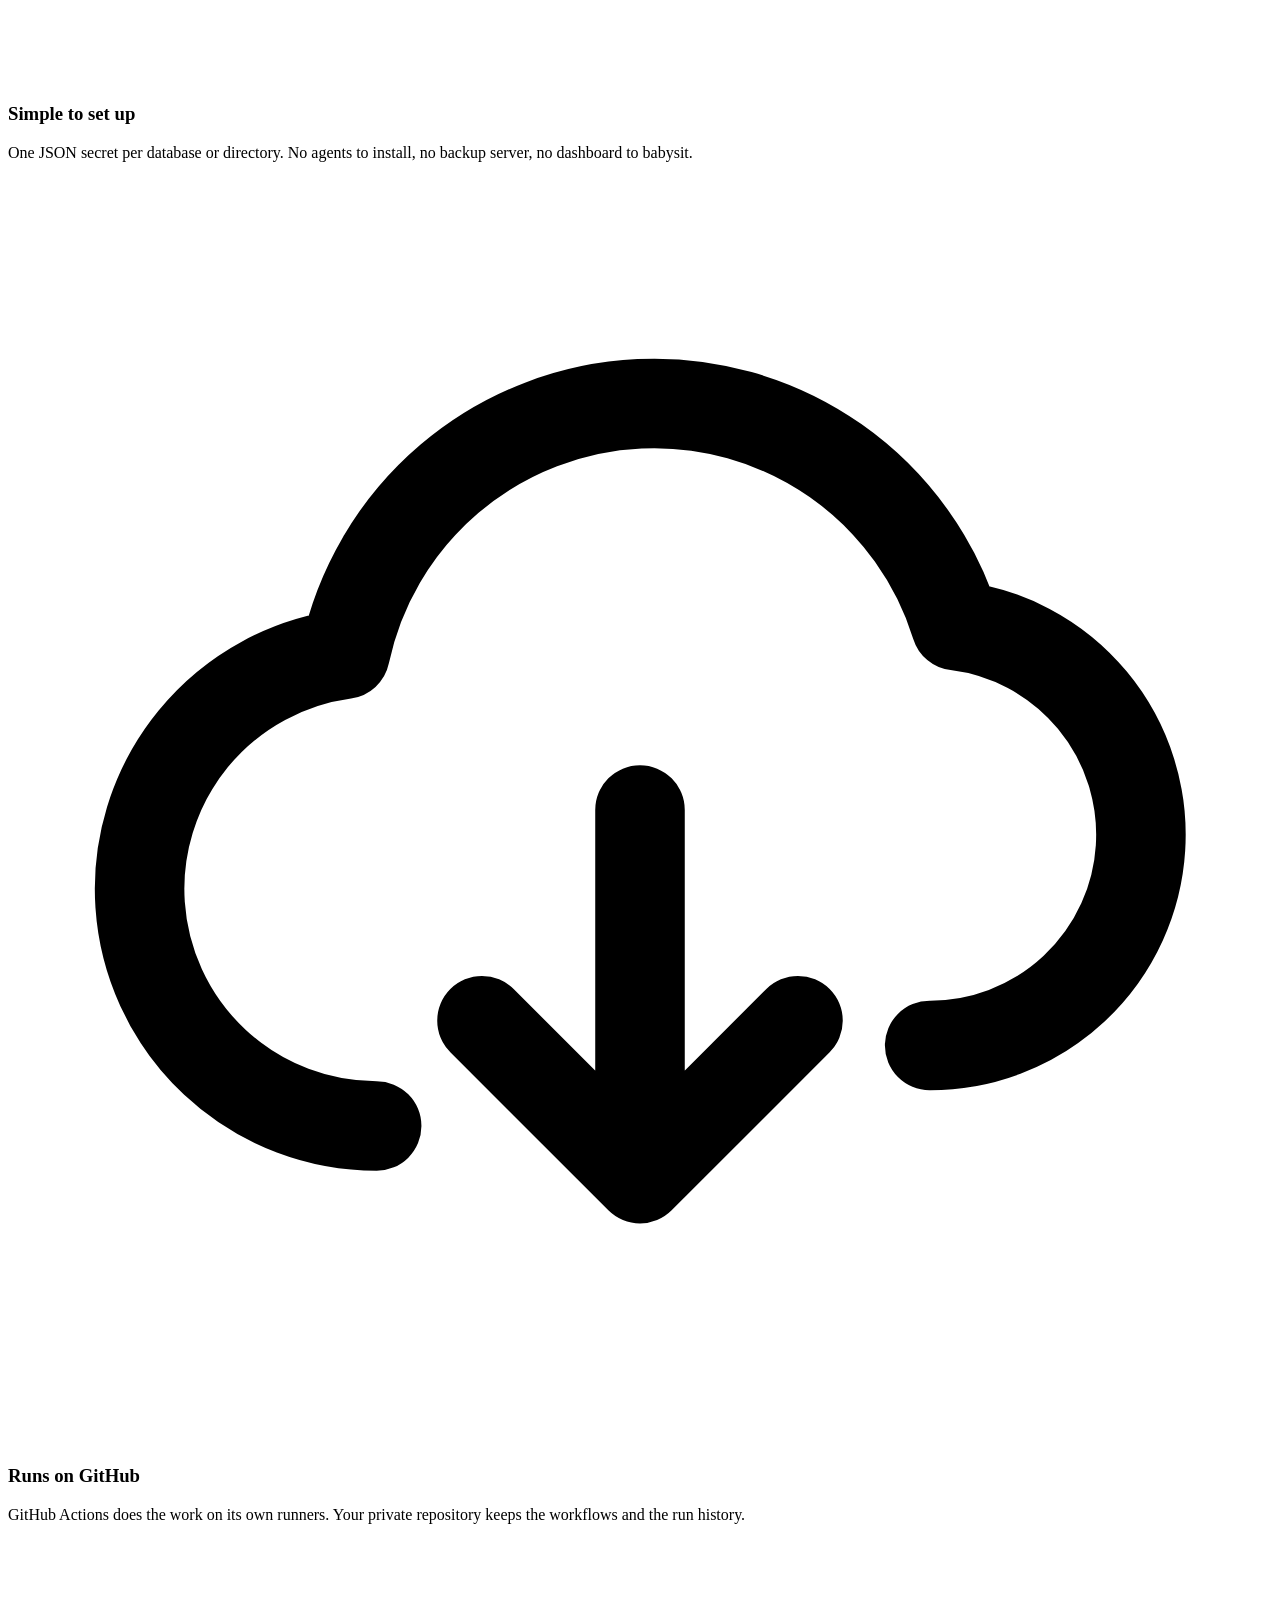
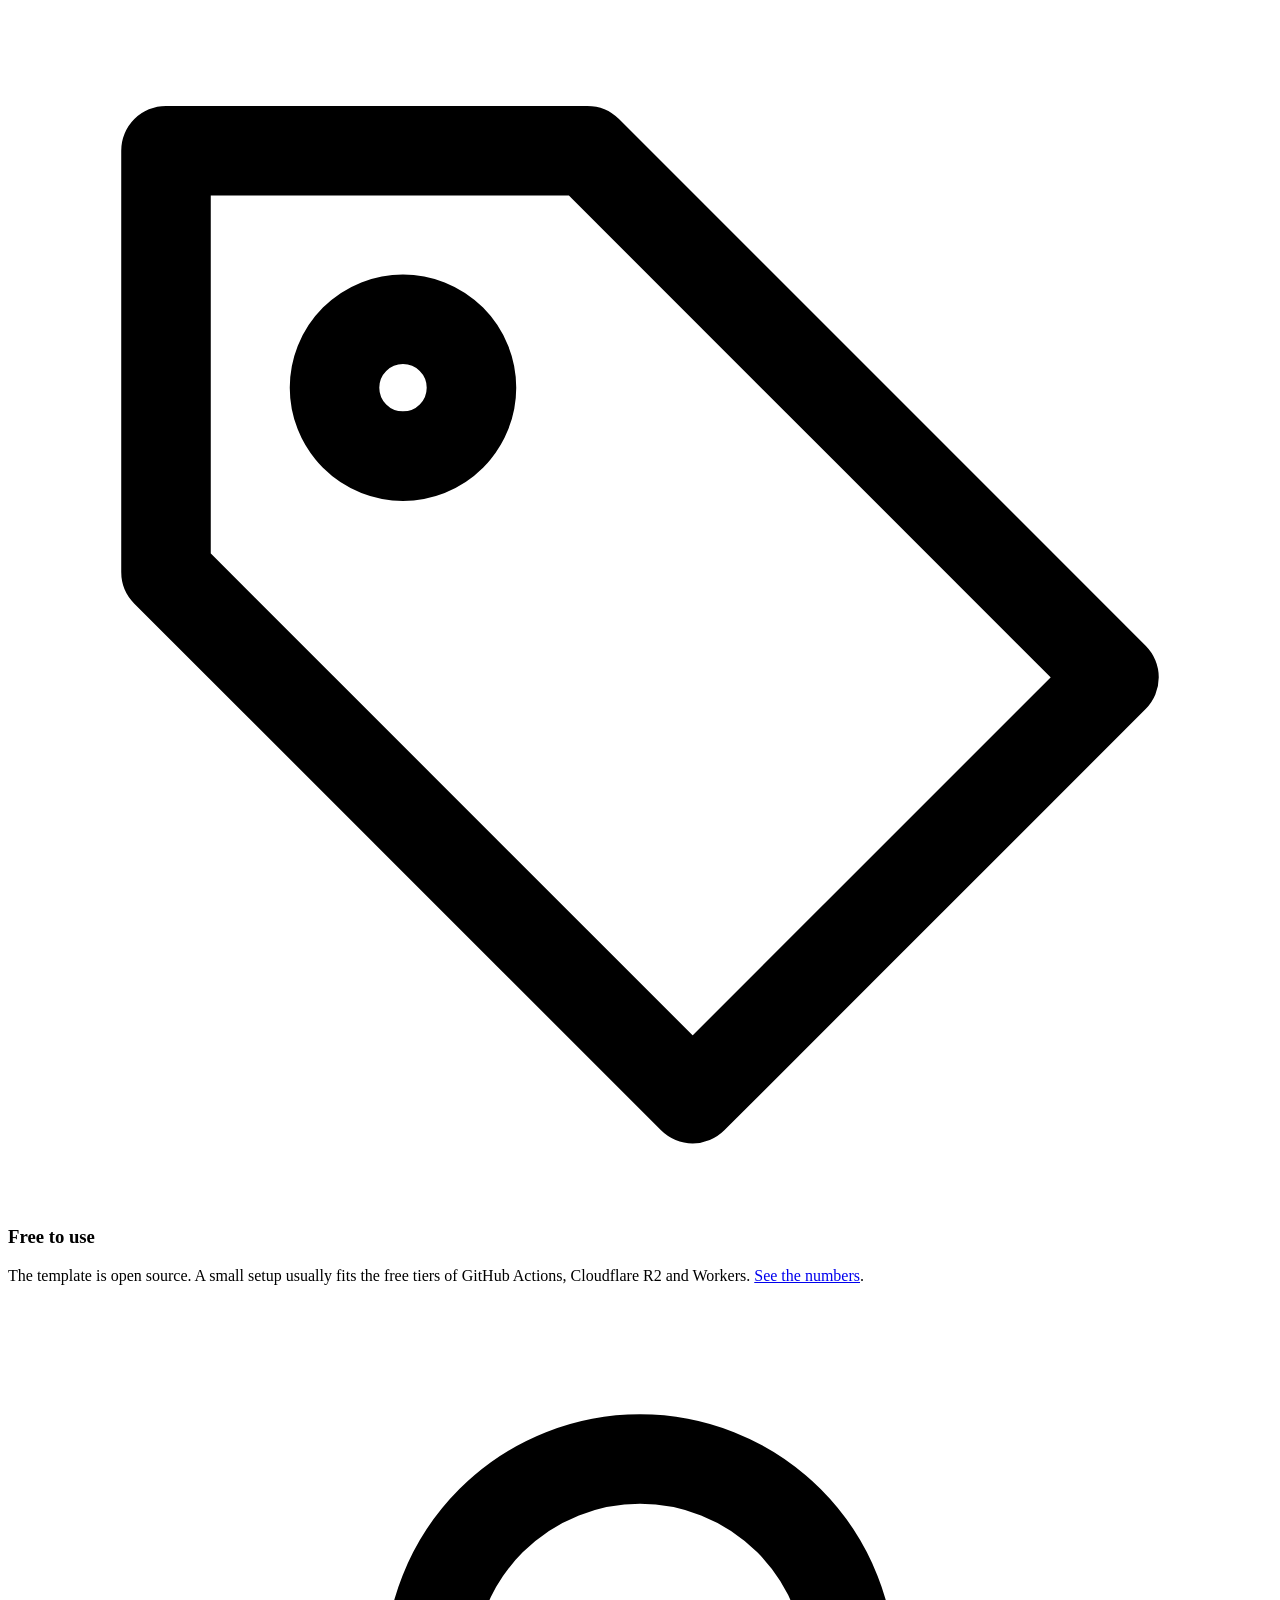
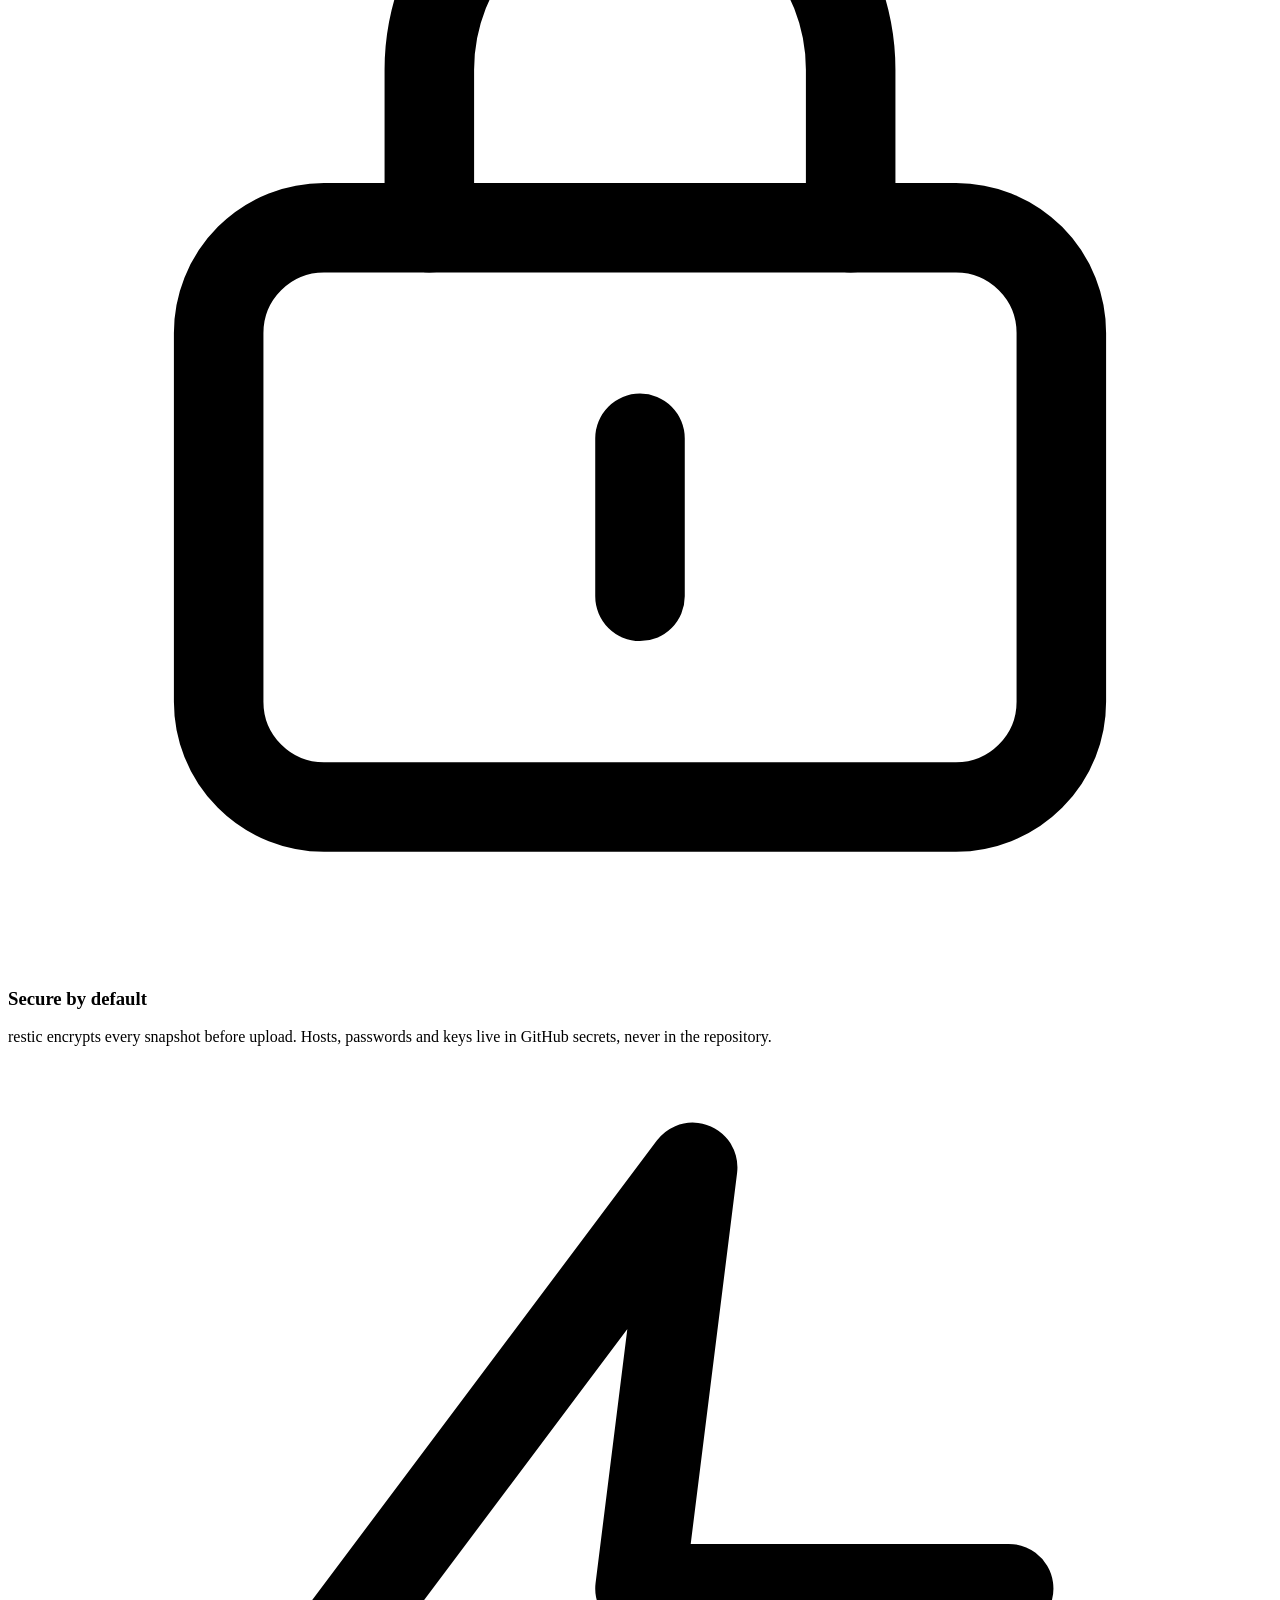
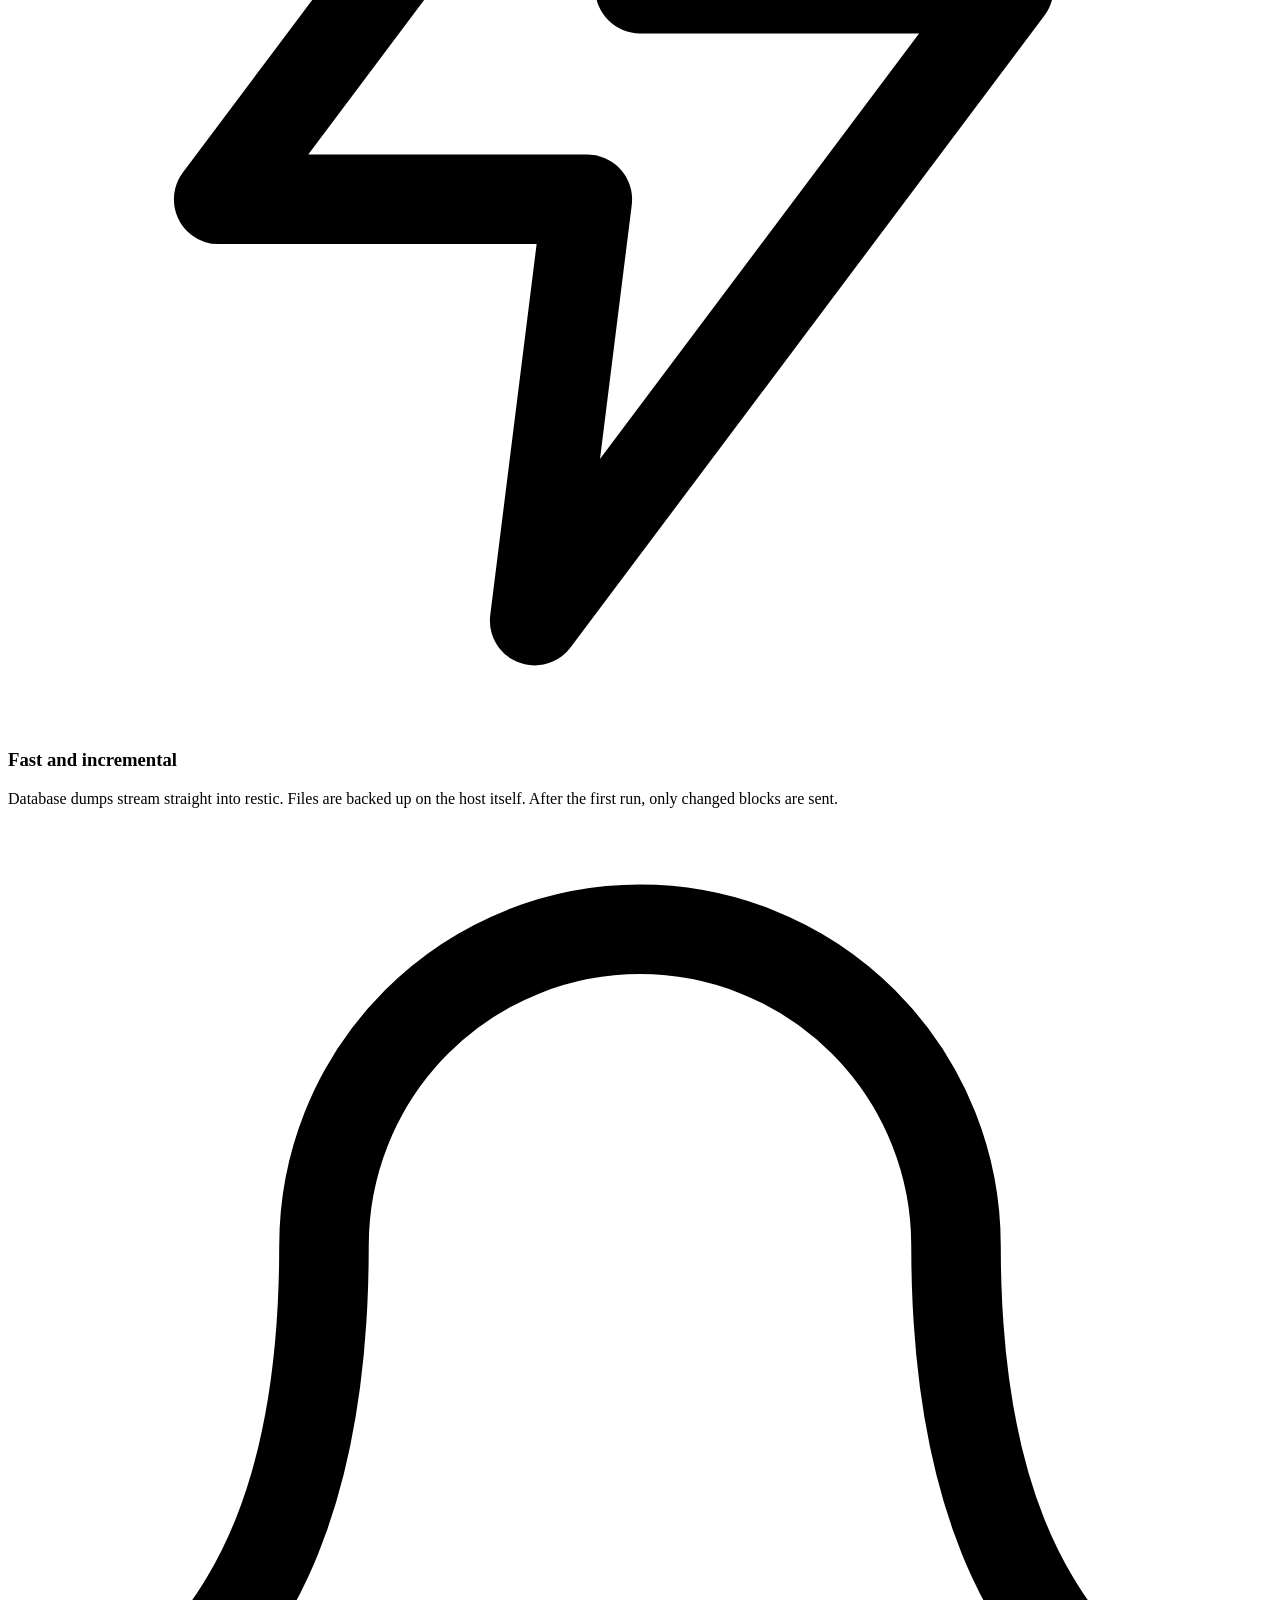
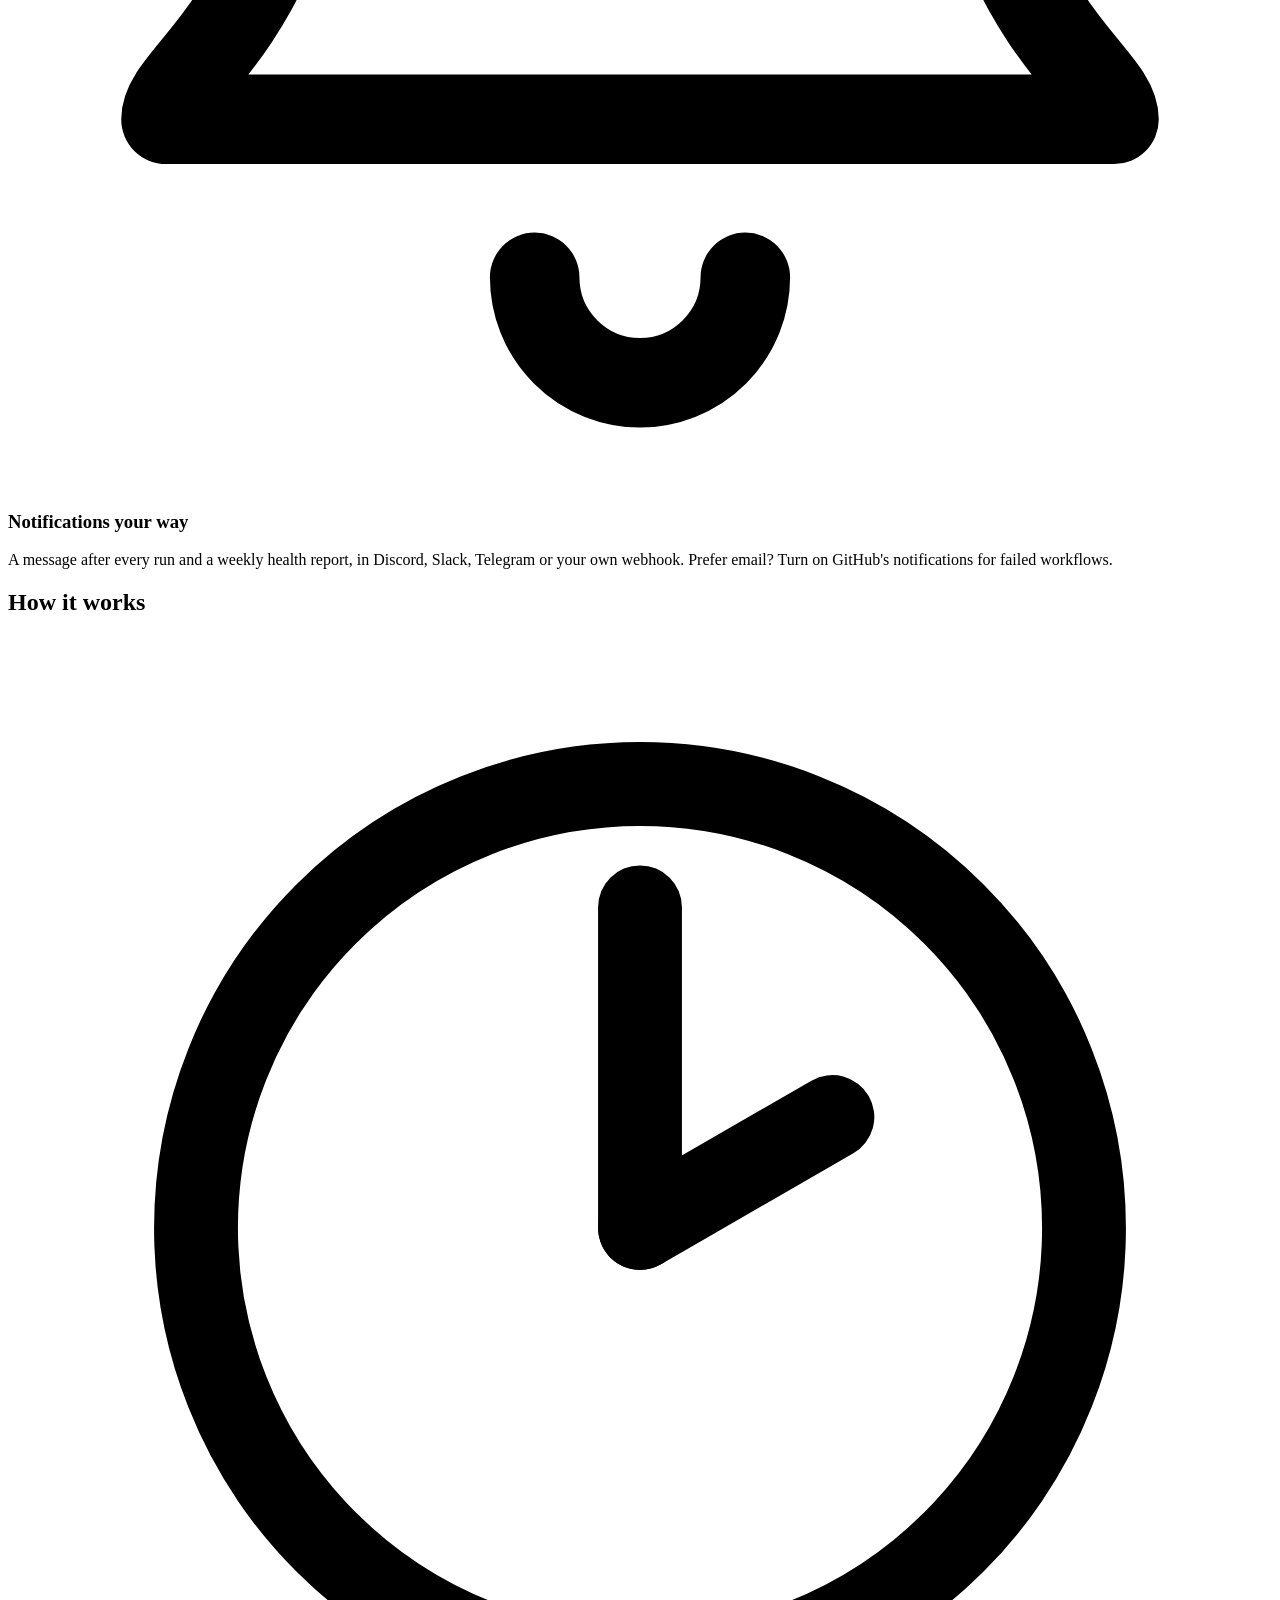
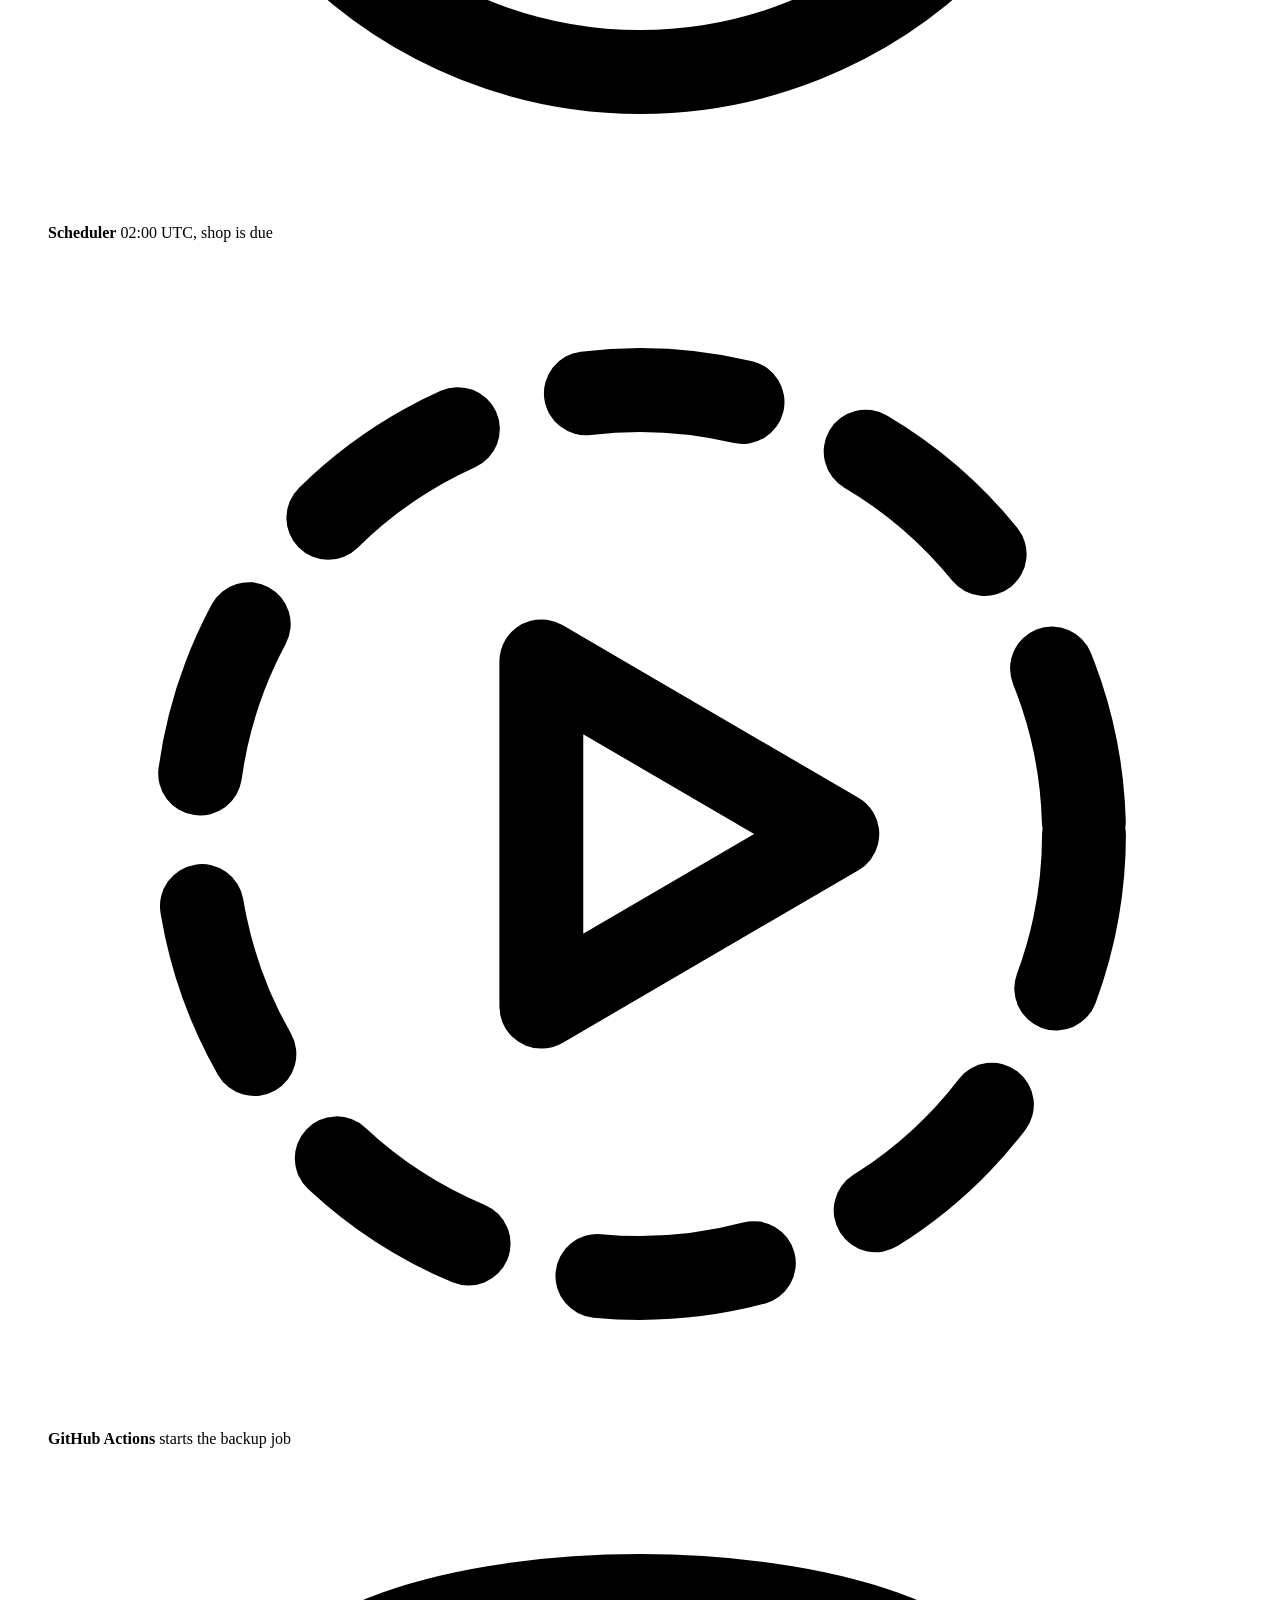
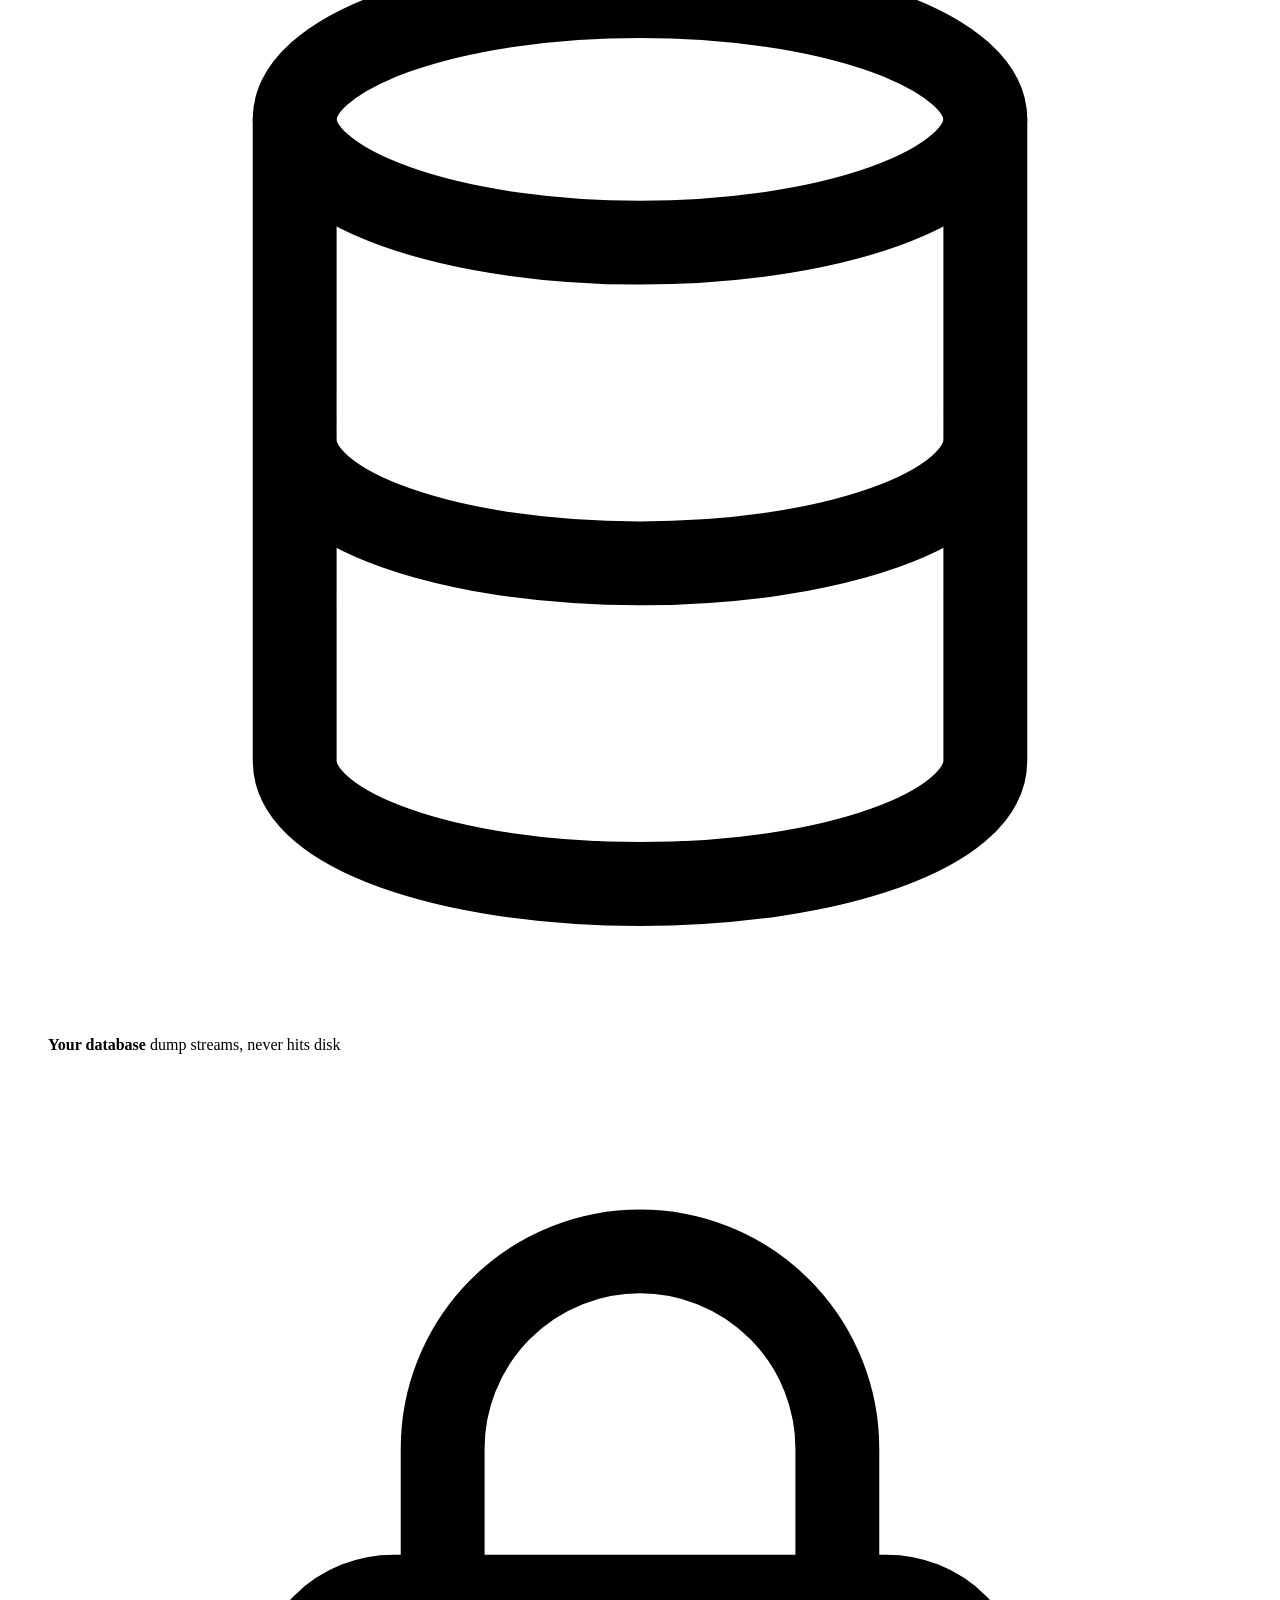
==== commit f7e9db45: "Animate one backup run in the How it works section A pure-CSS pipeline follows a nightly run: the sc" ====
--- a/website/index.html
+++ b/website/index.html
@@ -48,6 +48,7 @@
     <script type="application/ld+json">{"@context": "https://schema.org", "@type": "SoftwareApplication", "applicationCategory": "UtilitiesApplication", "operatingSystem": "GitHub Actions", "isAccessibleForFree": true, "offers": {"@type": "Offer", "price": "0", "priceCurrency": "USD"}, "codeRepository": "https://github.com/baktime/baktime", "image": "https://baktime.github.io/assets/baktime-social.jpg", "name": "baktime", "description": "Free, open source template for scheduled, encrypted PostgreSQL, MySQL and Linux file backups run by GitHub Actions and restic, with notifications in Discord, Slack, Telegram or a webhook.", "inLanguage": "en", "url": "https://baktime.github.io/"}</script>
     <link rel="icon" href="/favicon.svg" type="image/svg+xml" />
     <script src="/language.js"></script>
+    <script src="/motion.js" defer></script>
     <link rel="stylesheet" href="/styles.css" />
   </head>
   <body>
@@ -178,6 +179,50 @@
       </section>
       <section id="how" class="block wrap flow-block">
         <h2>How it works</h2>
+        <figure class="pipeline-wrap">
+          <div class="pipeline" role="img" aria-label="Animation of one backup run: at 02:00 UTC the scheduler starts a GitHub Actions job. The job streams a database dump into restic, which encrypts it, skips blocks already stored and uploads only new ones to your bucket. A notification then reports the result.">
+            <span class="track" aria-hidden="true"></span>
+            <span class="pulse pulse-a" aria-hidden="true"></span>
+            <span class="pulse pulse-b" aria-hidden="true"></span>
+            <span class="packet pk1" aria-hidden="true"></span>
+            <span class="packet pk2" aria-hidden="true"></span>
+            <span class="packet pk3" aria-hidden="true"></span>
+            <span class="packet pk4" aria-hidden="true"></span>
+            <span class="packet pk5" aria-hidden="true"></span>
+            <span class="packet pk6" aria-hidden="true"></span>
+            <div class="station st-clock">
+              <span class="node"><svg viewBox="0 0 24 24" fill="none" stroke="currentColor" stroke-width="1.7" stroke-linejoin="round" stroke-linecap="round" aria-hidden="true"><circle cx="12" cy="12" r="9"/><path d="M12 12 15.9 9.75"/><path class="hand" d="M12 12V5.5"/></svg></span>
+              <strong>Scheduler</strong>
+              <span class="detail"><span class="sub">02:00 UTC, shop is due</span></span>
+            </div>
+            <div class="station st-runner">
+              <span class="node"><svg viewBox="0 0 24 24" fill="none" stroke="currentColor" stroke-width="1.7" stroke-linejoin="round" stroke-linecap="round" aria-hidden="true"><circle class="spin" cx="12" cy="12" r="9" stroke-dasharray="3.2 2.7"/><path d="M10 8.5v7l6-3.5z"/></svg></span>
+              <strong>GitHub Actions</strong>
+              <span class="detail"><span class="sub">starts the backup job</span></span>
+            </div>
+            <div class="station st-source">
+              <span class="node"><svg viewBox="0 0 24 24" fill="none" stroke="currentColor" stroke-width="1.7" stroke-linejoin="round" stroke-linecap="round" aria-hidden="true"><ellipse cx="12" cy="5.5" rx="7" ry="2.5"/><path d="M5 5.5v13c0 1.4 3.1 2.5 7 2.5s7-1.1 7-2.5v-13 M5 12c0 1.4 3.1 2.5 7 2.5s7-1.1 7-2.5"/></svg></span>
+              <strong>Your database</strong>
+              <span class="detail"><span class="sub">dump streams, never hits disk</span></span>
+            </div>
+            <div class="station st-lock">
+              <span class="node"><svg viewBox="0 0 24 24" fill="none" stroke="currentColor" stroke-width="1.7" stroke-linejoin="round" stroke-linecap="round" aria-hidden="true"><rect x="5" y="11" width="14" height="10" rx="2"/><path class="shackle" d="M8 11V8a4 4 0 0 1 8 0v3"/><path d="M12 15v2"/></svg></span>
+              <strong>restic</strong>
+              <span class="detail"><span class="sub">encrypts, skips known blocks</span></span>
+            </div>
+            <div class="station st-bucket">
+              <span class="node"><svg viewBox="0 0 24 24" fill="none" stroke="currentColor" stroke-width="1.7" stroke-linejoin="round" stroke-linecap="round" aria-hidden="true"><rect class="level" x="6" y="9" width="12" height="11" rx="1" fill="currentColor" stroke="none"/><path d="M4 7h16l-1.6 12.4a2 2 0 0 1-2 1.6H7.6a2 2 0 0 1-2-1.6z"/></svg></span>
+              <strong>Your bucket</strong>
+              <span class="detail"><span class="sub">stores only new data</span></span>
+            </div>
+            <div class="station st-notify">
+              <span class="node"><svg viewBox="0 0 24 24" fill="none" stroke="currentColor" stroke-width="1.7" stroke-linejoin="round" stroke-linecap="round" aria-hidden="true"><path class="ring" d="M18 8a6 6 0 0 0-12 0c0 7-3 8-3 9h18c0-1-3-2-3-9z M10 20a2 2 0 0 0 4 0"/></svg></span>
+              <strong>Notification</strong>
+              <span class="detail"><span class="sub">Discord · Slack · Telegram</span><span class="toast">✓ shop · +12.4 MB · 38 s</span></span>
+            </div>
+          </div>
+          <figcaption class="legend" aria-hidden="true"><span class="key key-raw">raw data</span><span class="key key-enc">encrypted block</span><span class="key key-dup">known block, skipped</span></figcaption>
+        </figure>
         <ol class="flow">
           <li><strong>You describe a target</strong><span>Add a database or a directory as a GitHub secret, with a cron schedule.</span></li>
           <li><strong>A tiny Worker keeps time</strong><span>A free Cloudflare Worker checks every five minutes which targets are due.</span></li>
